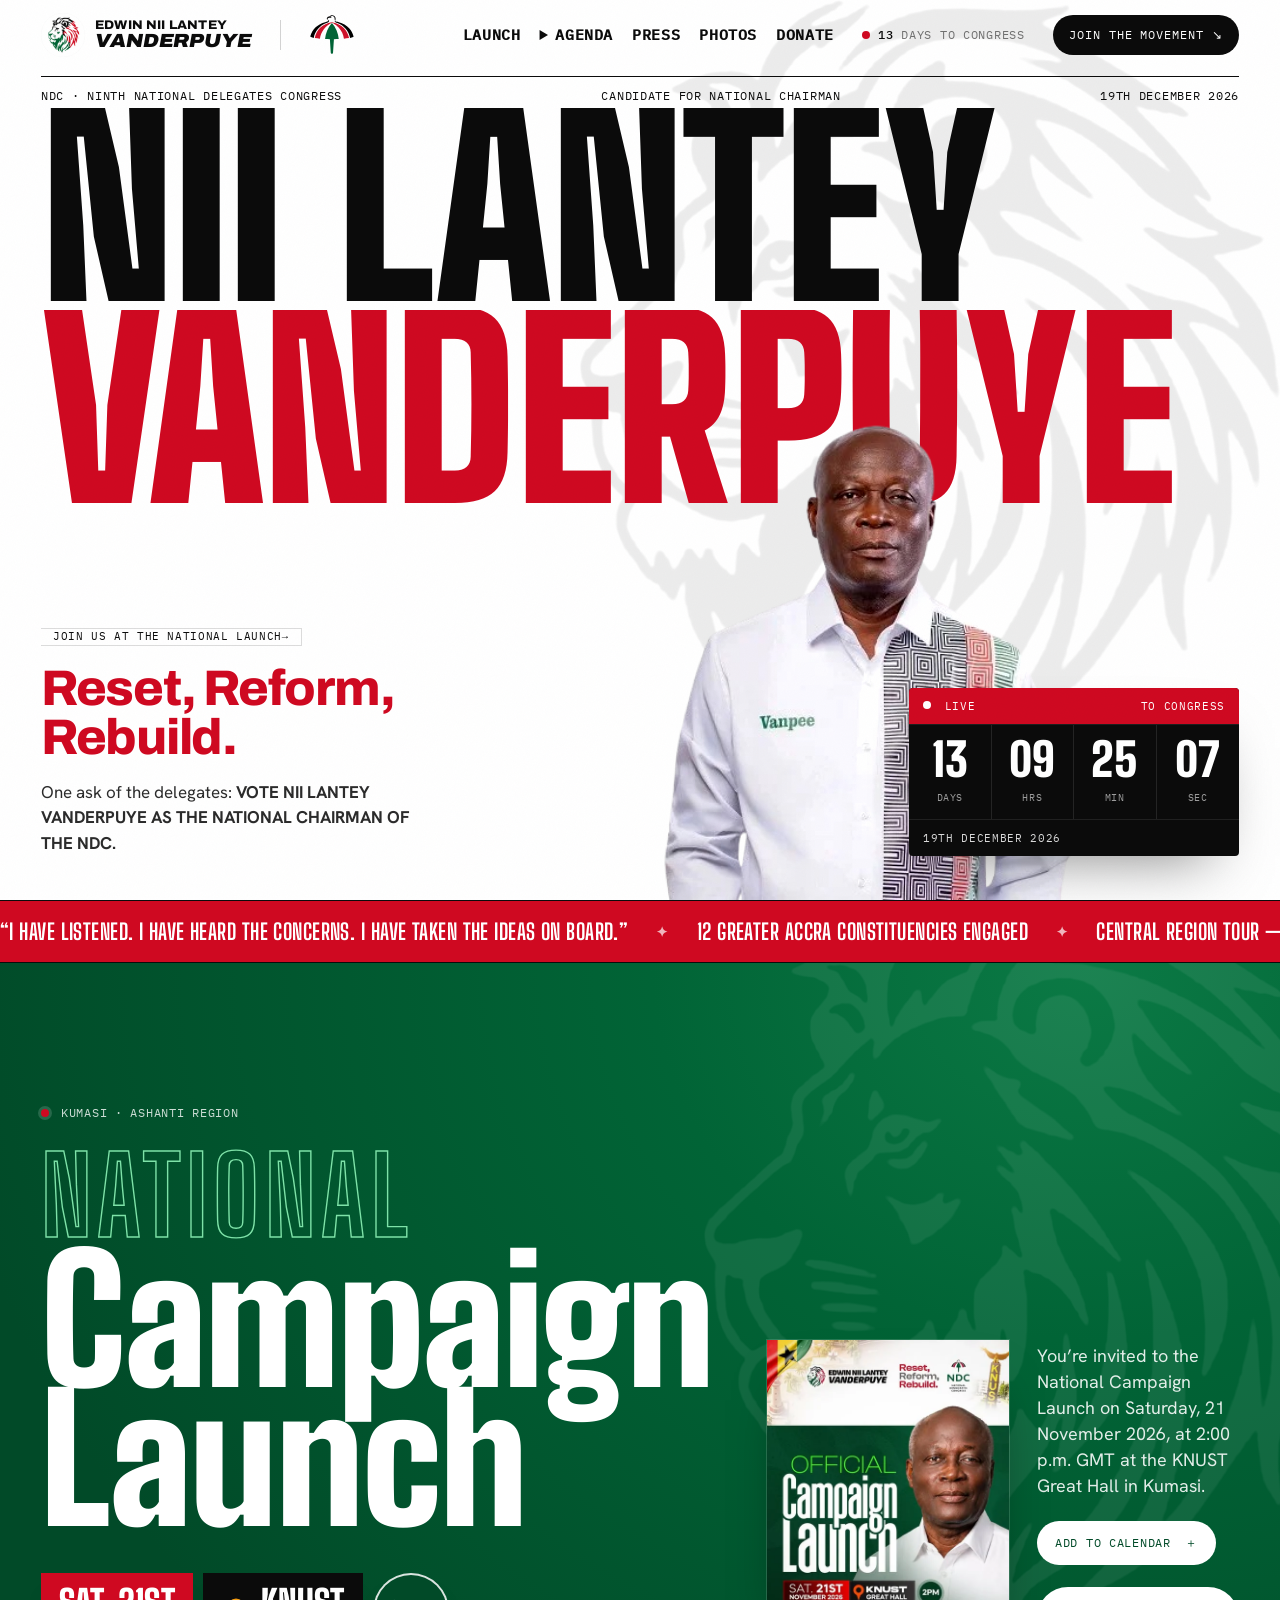
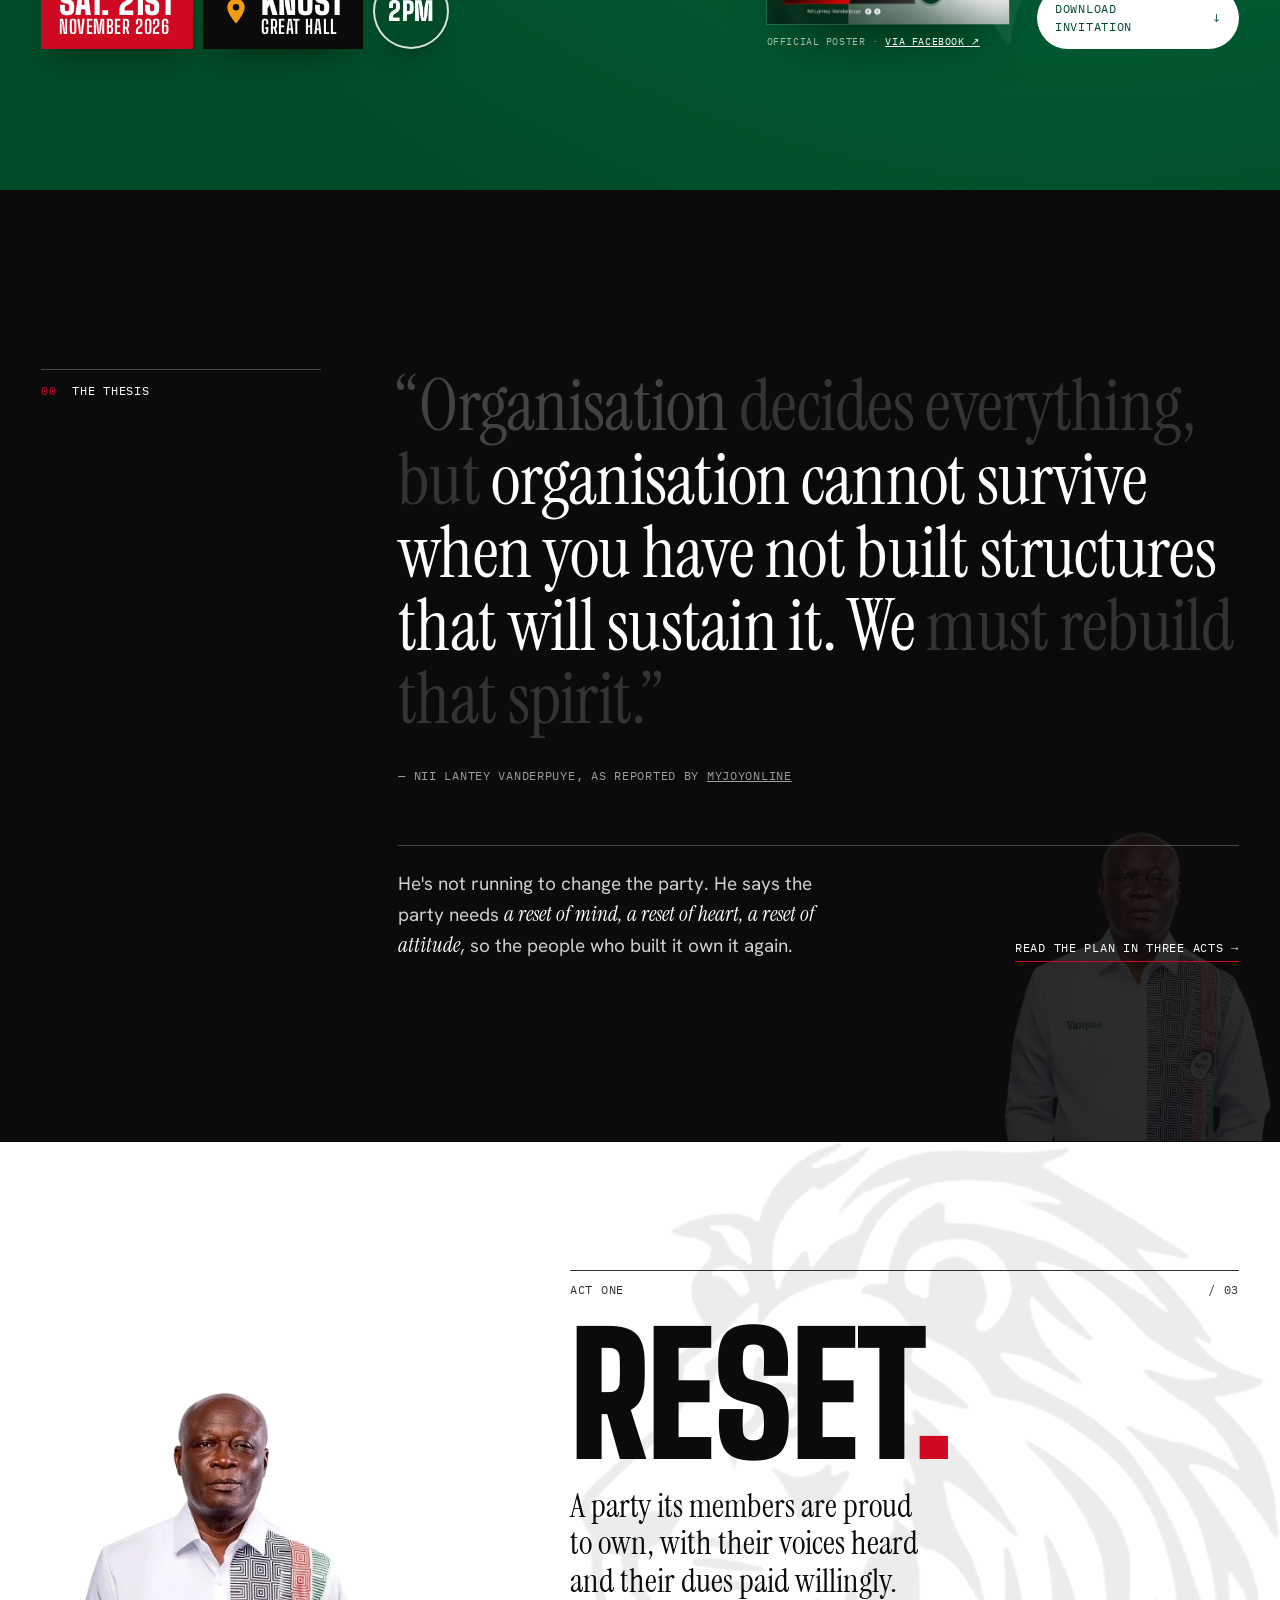
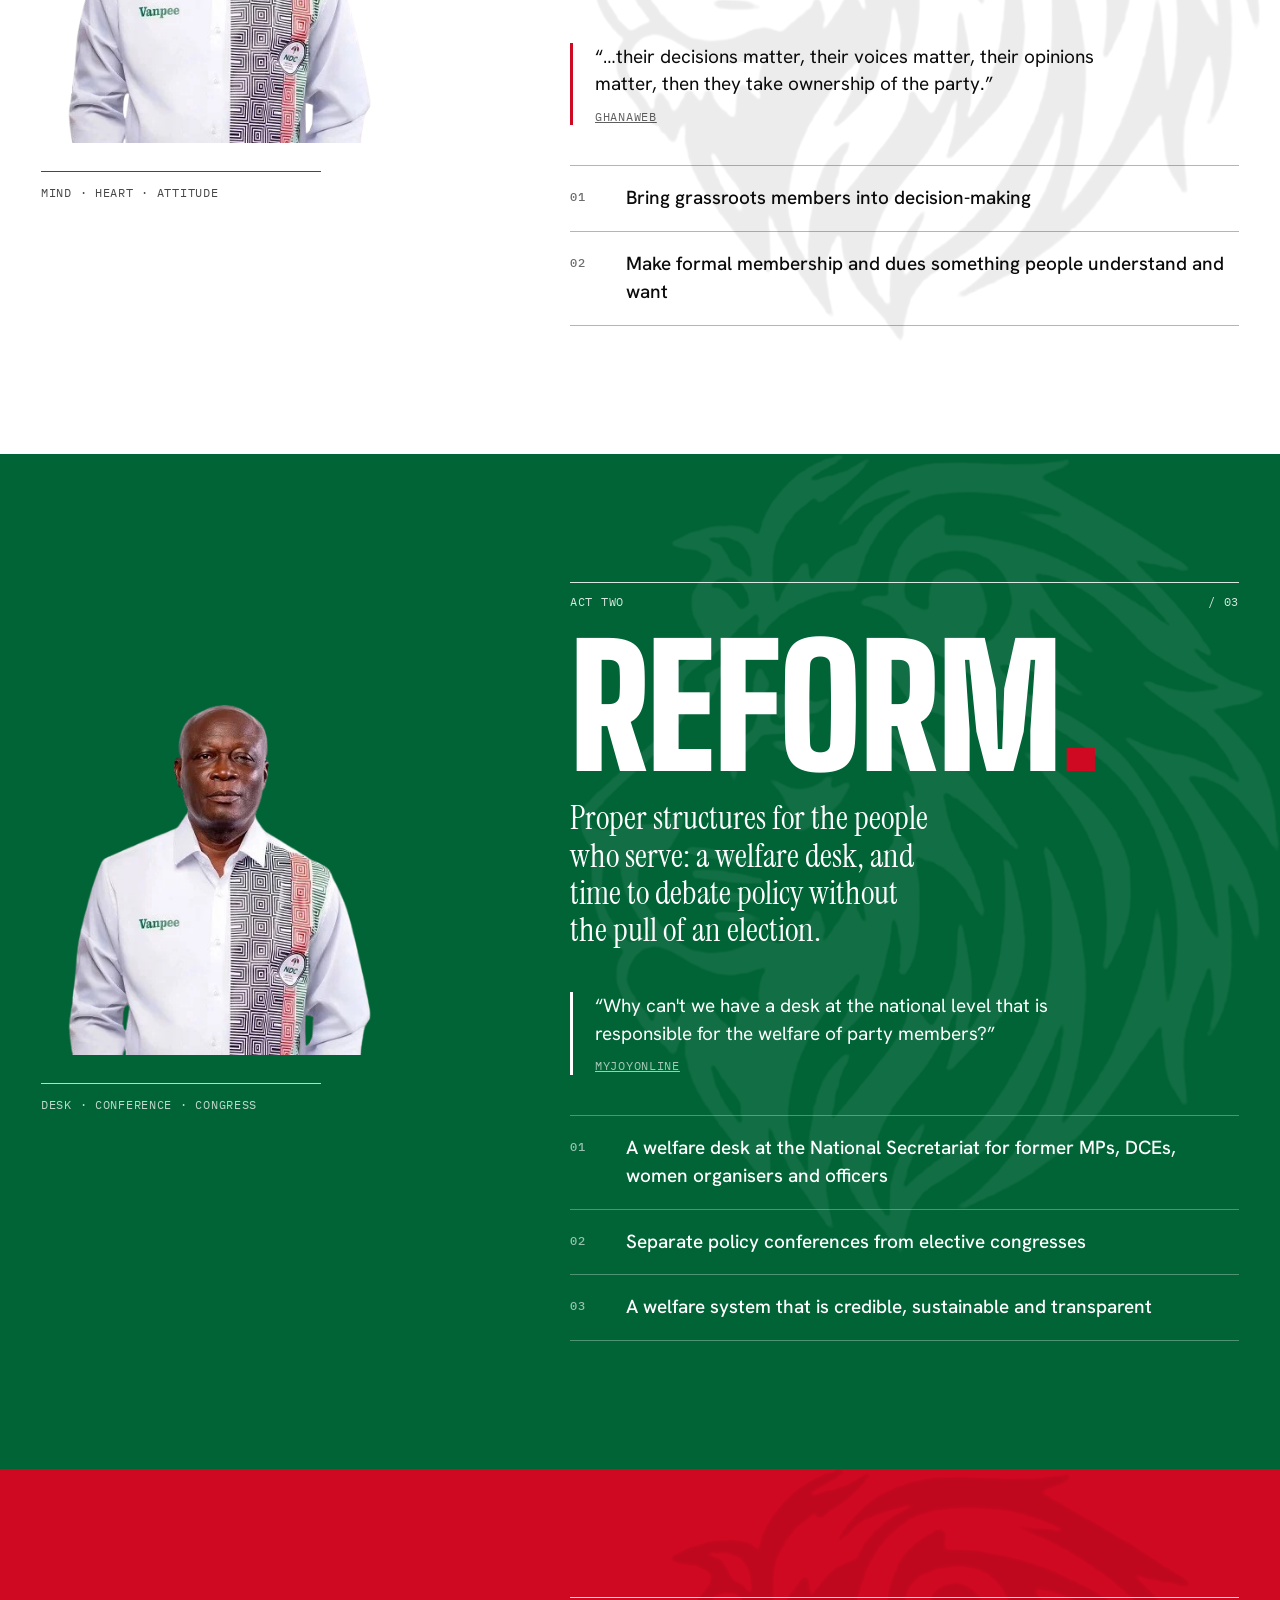
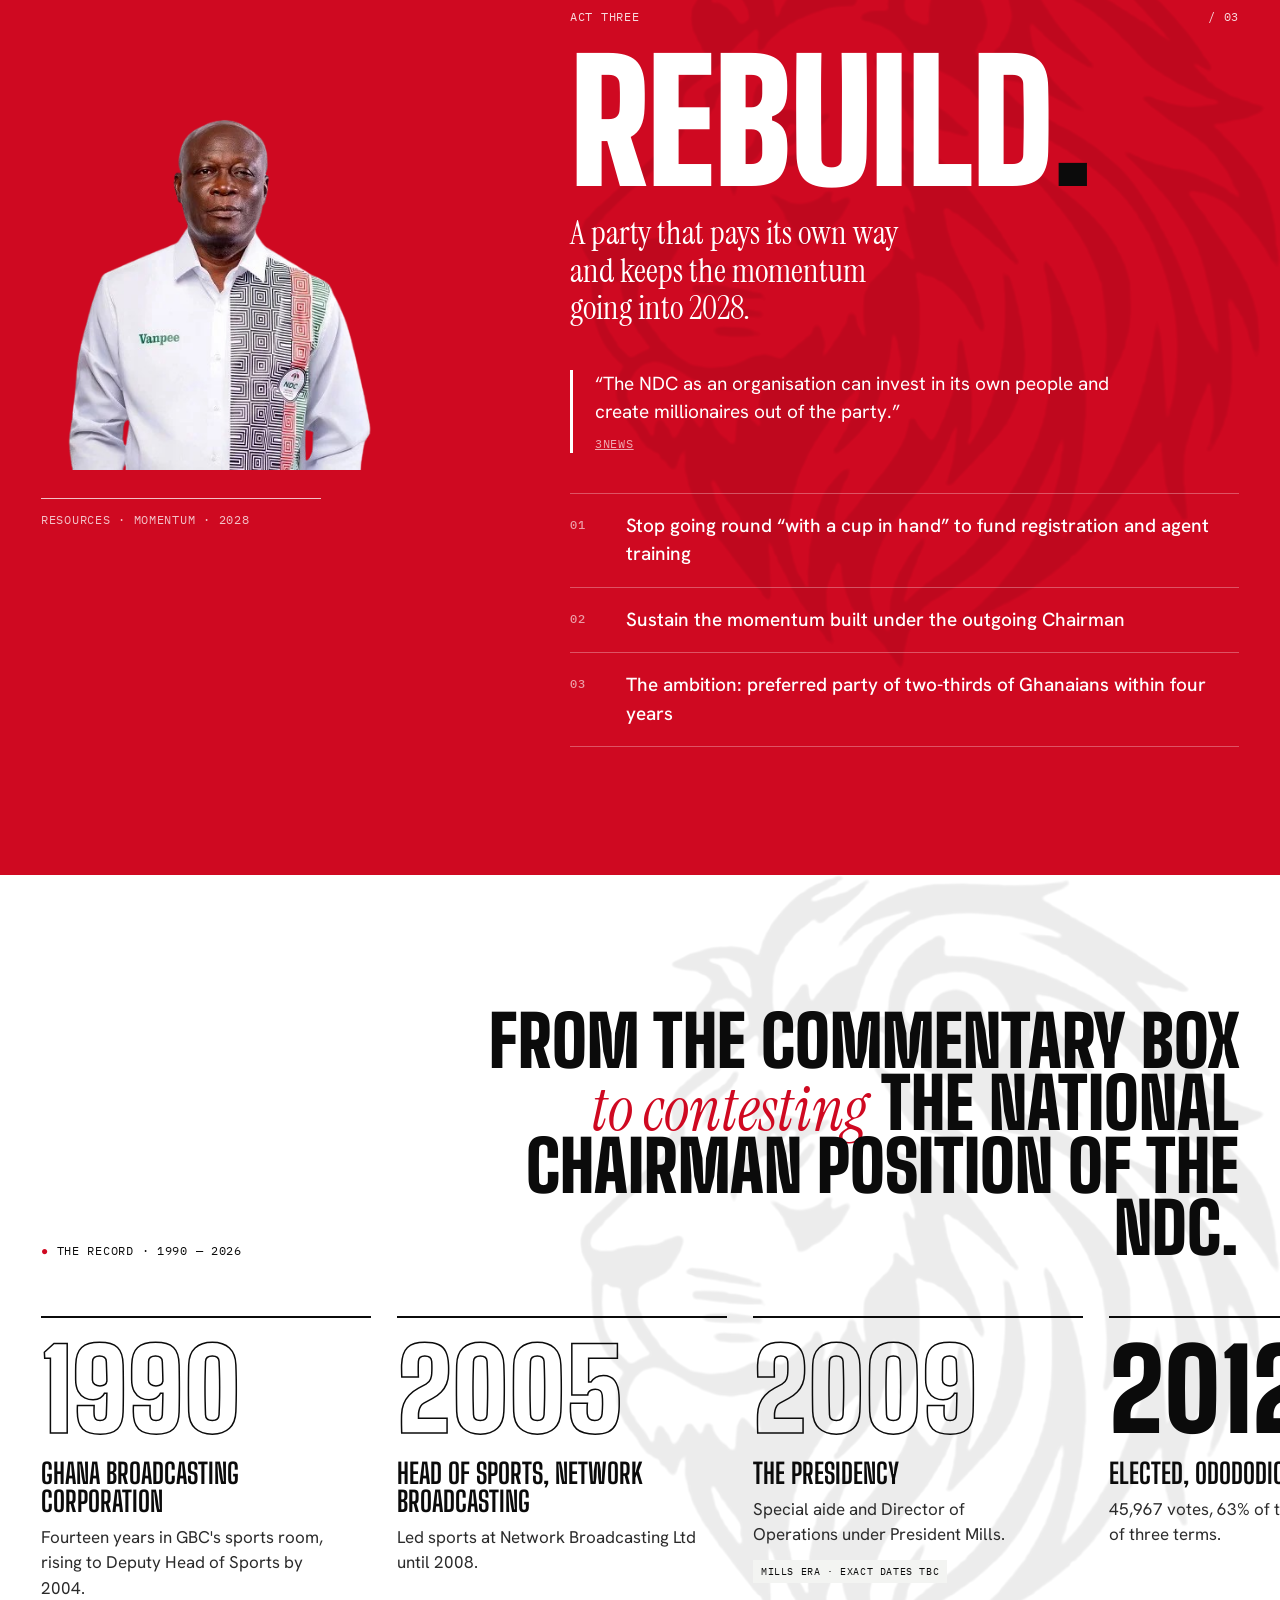
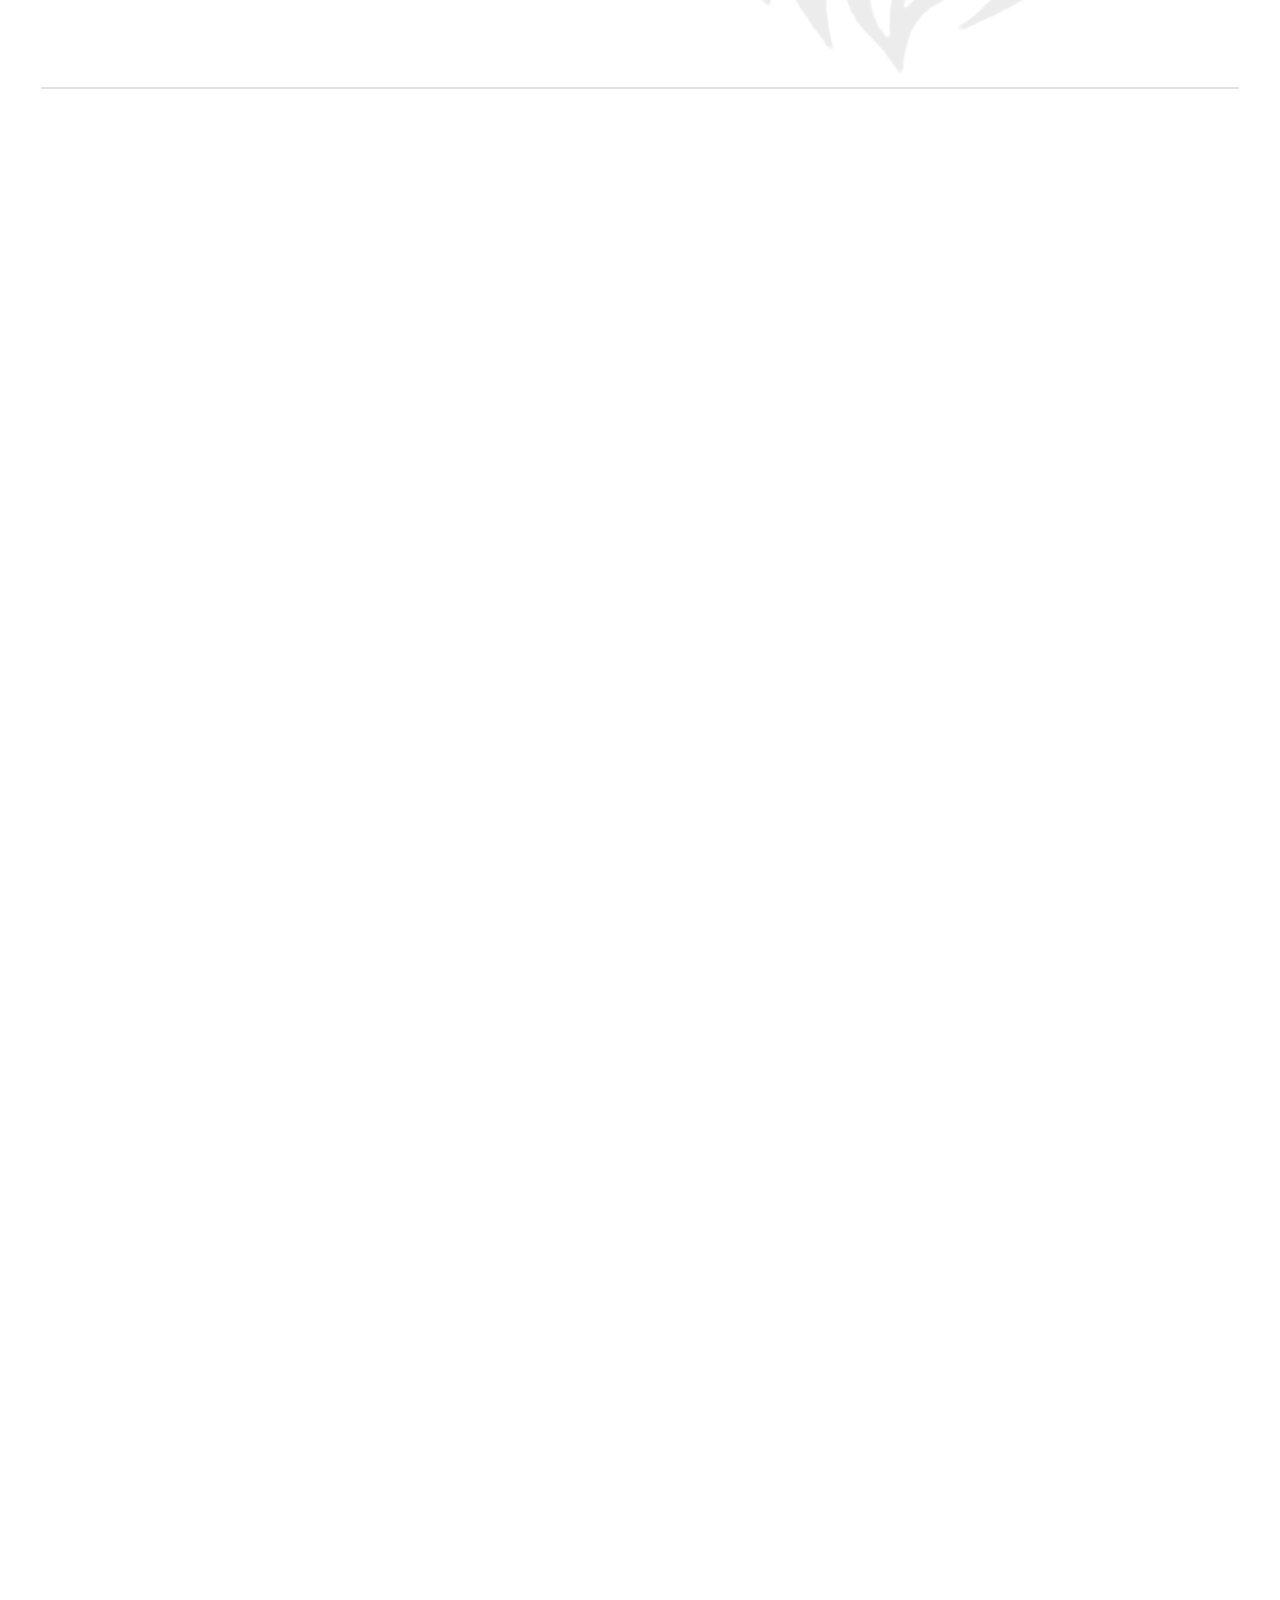
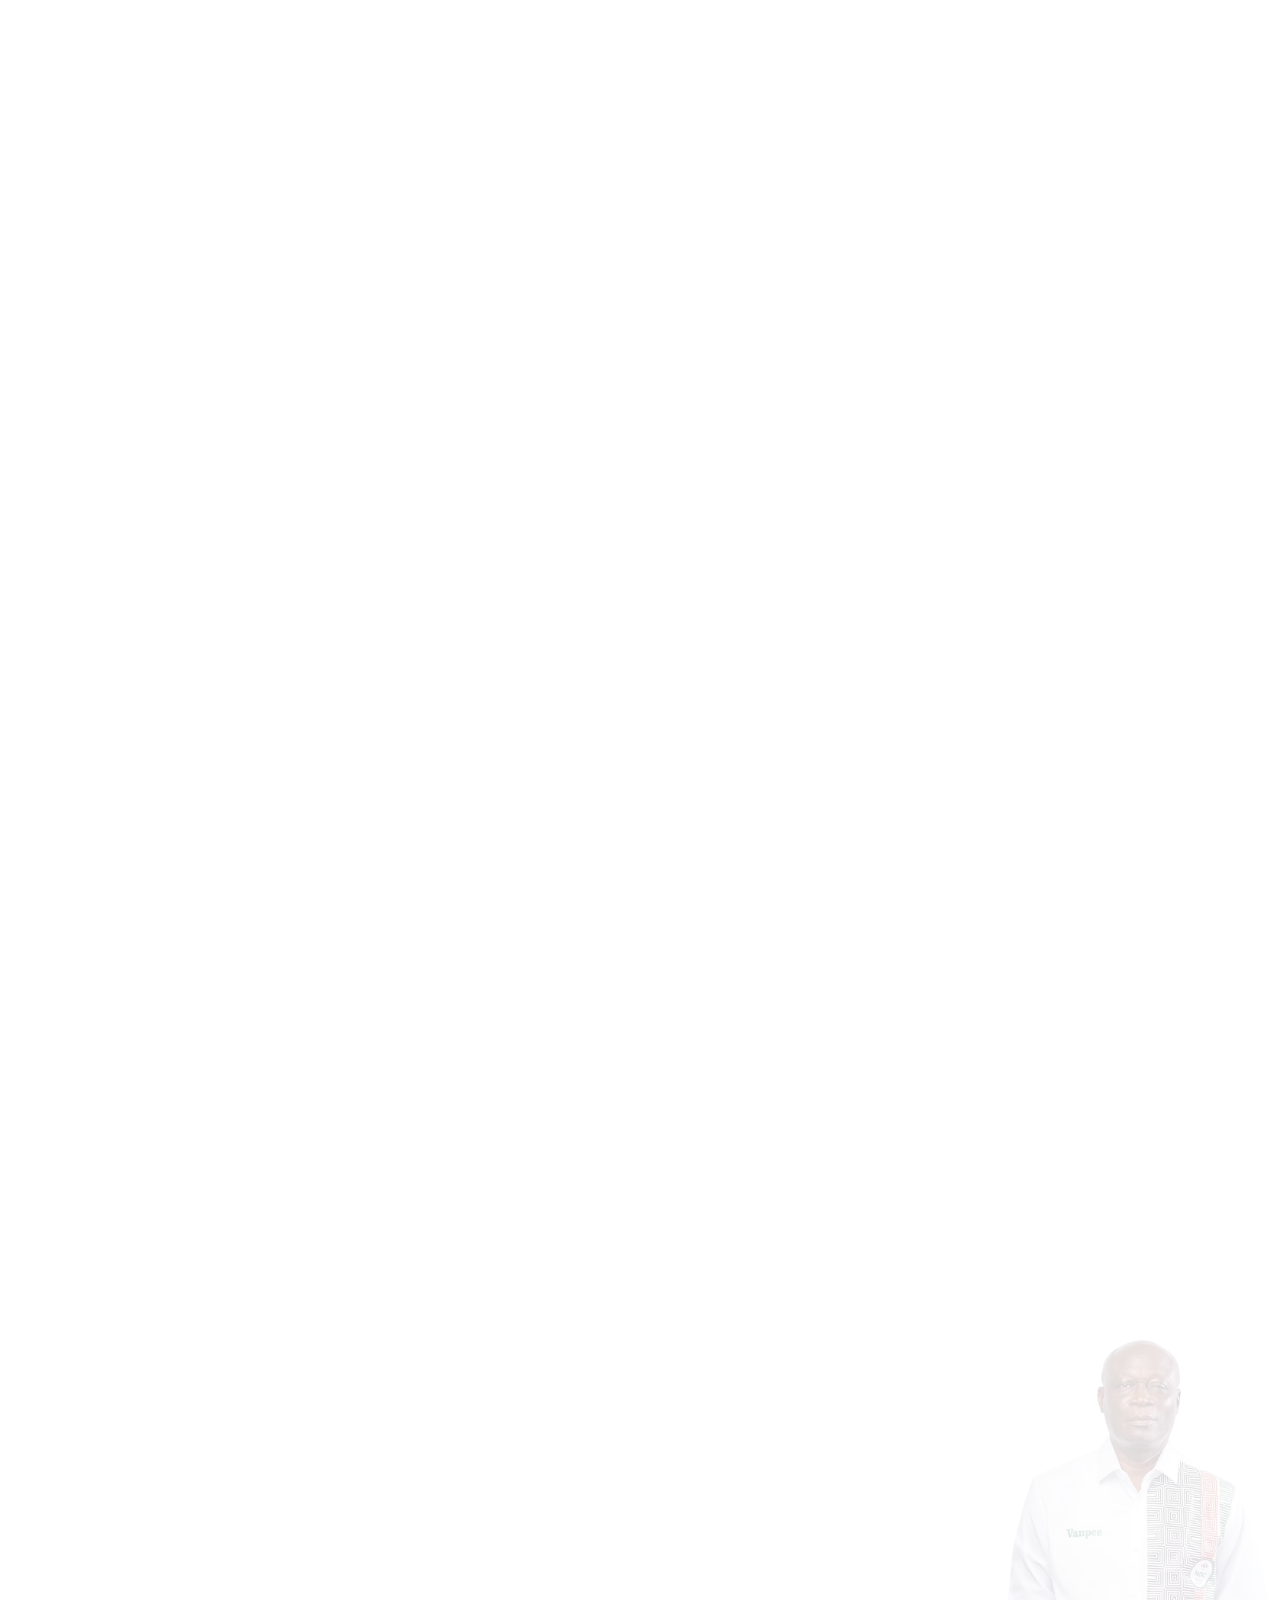
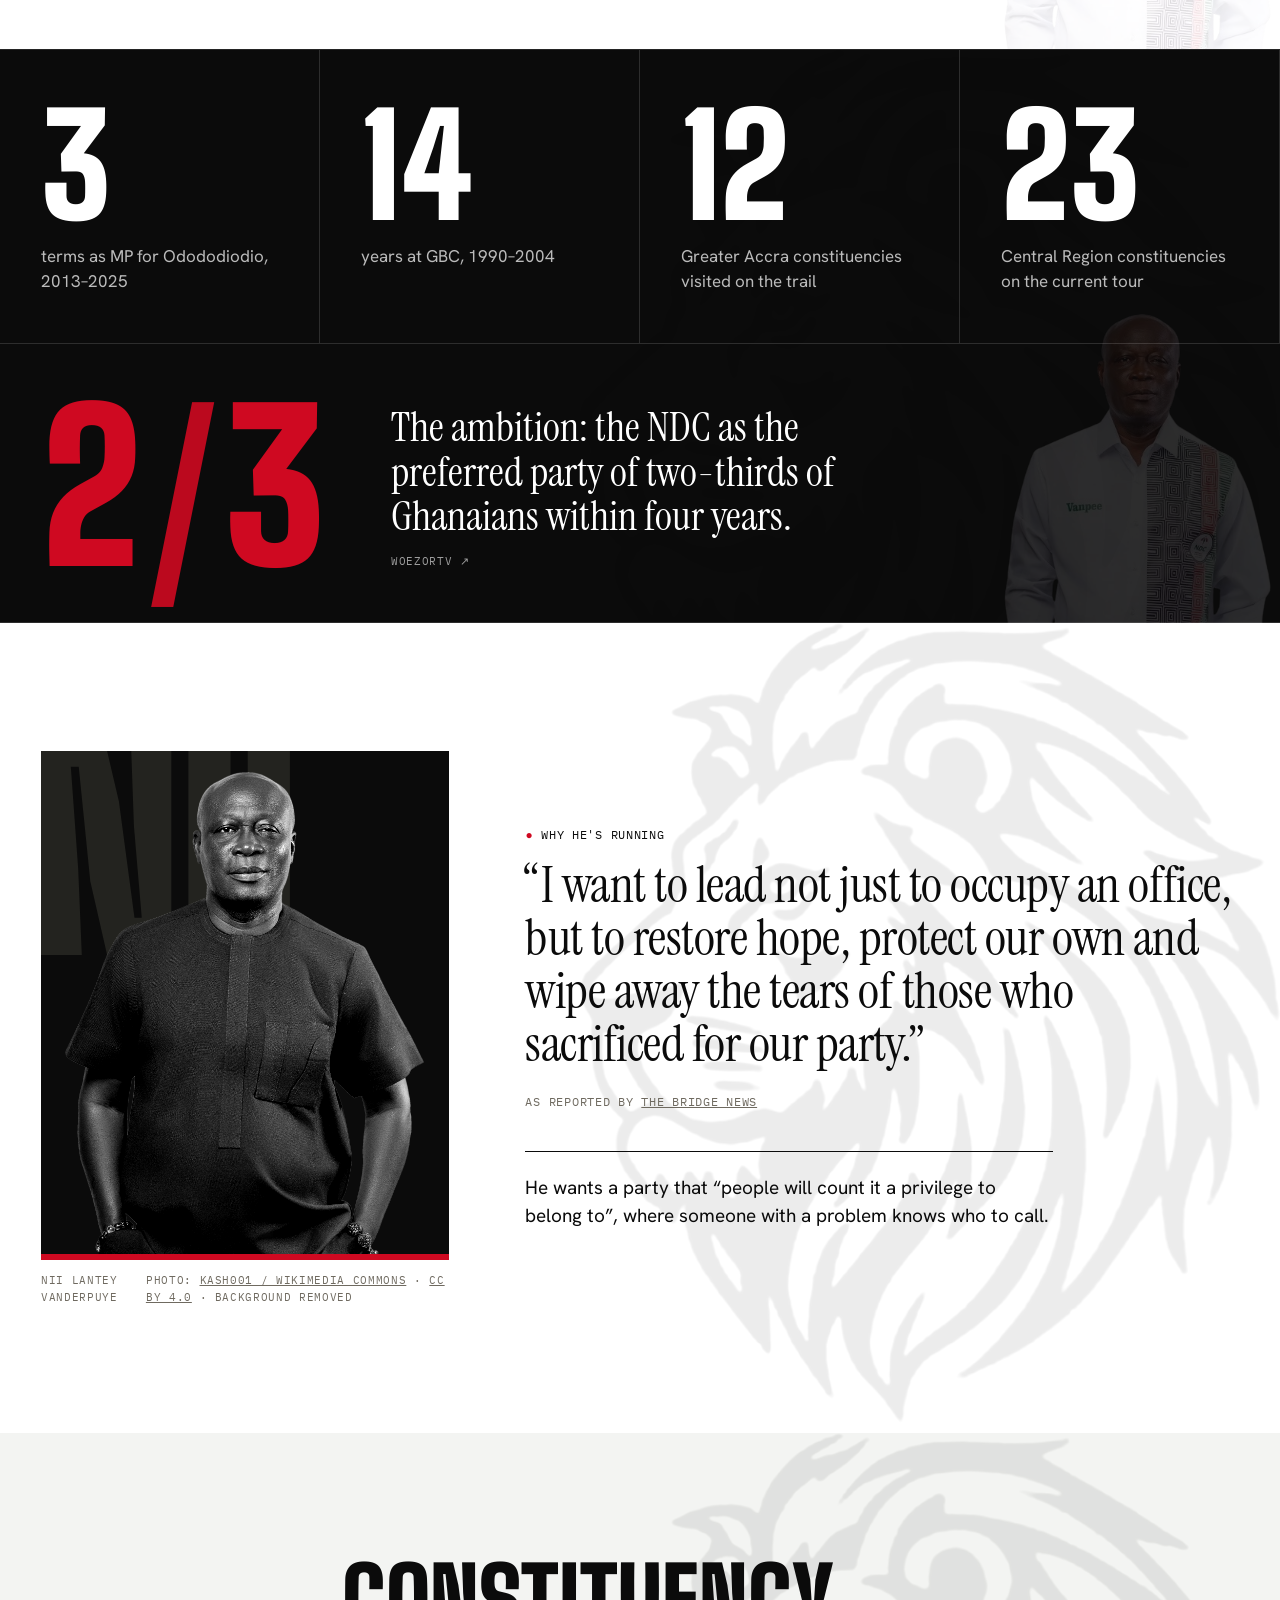
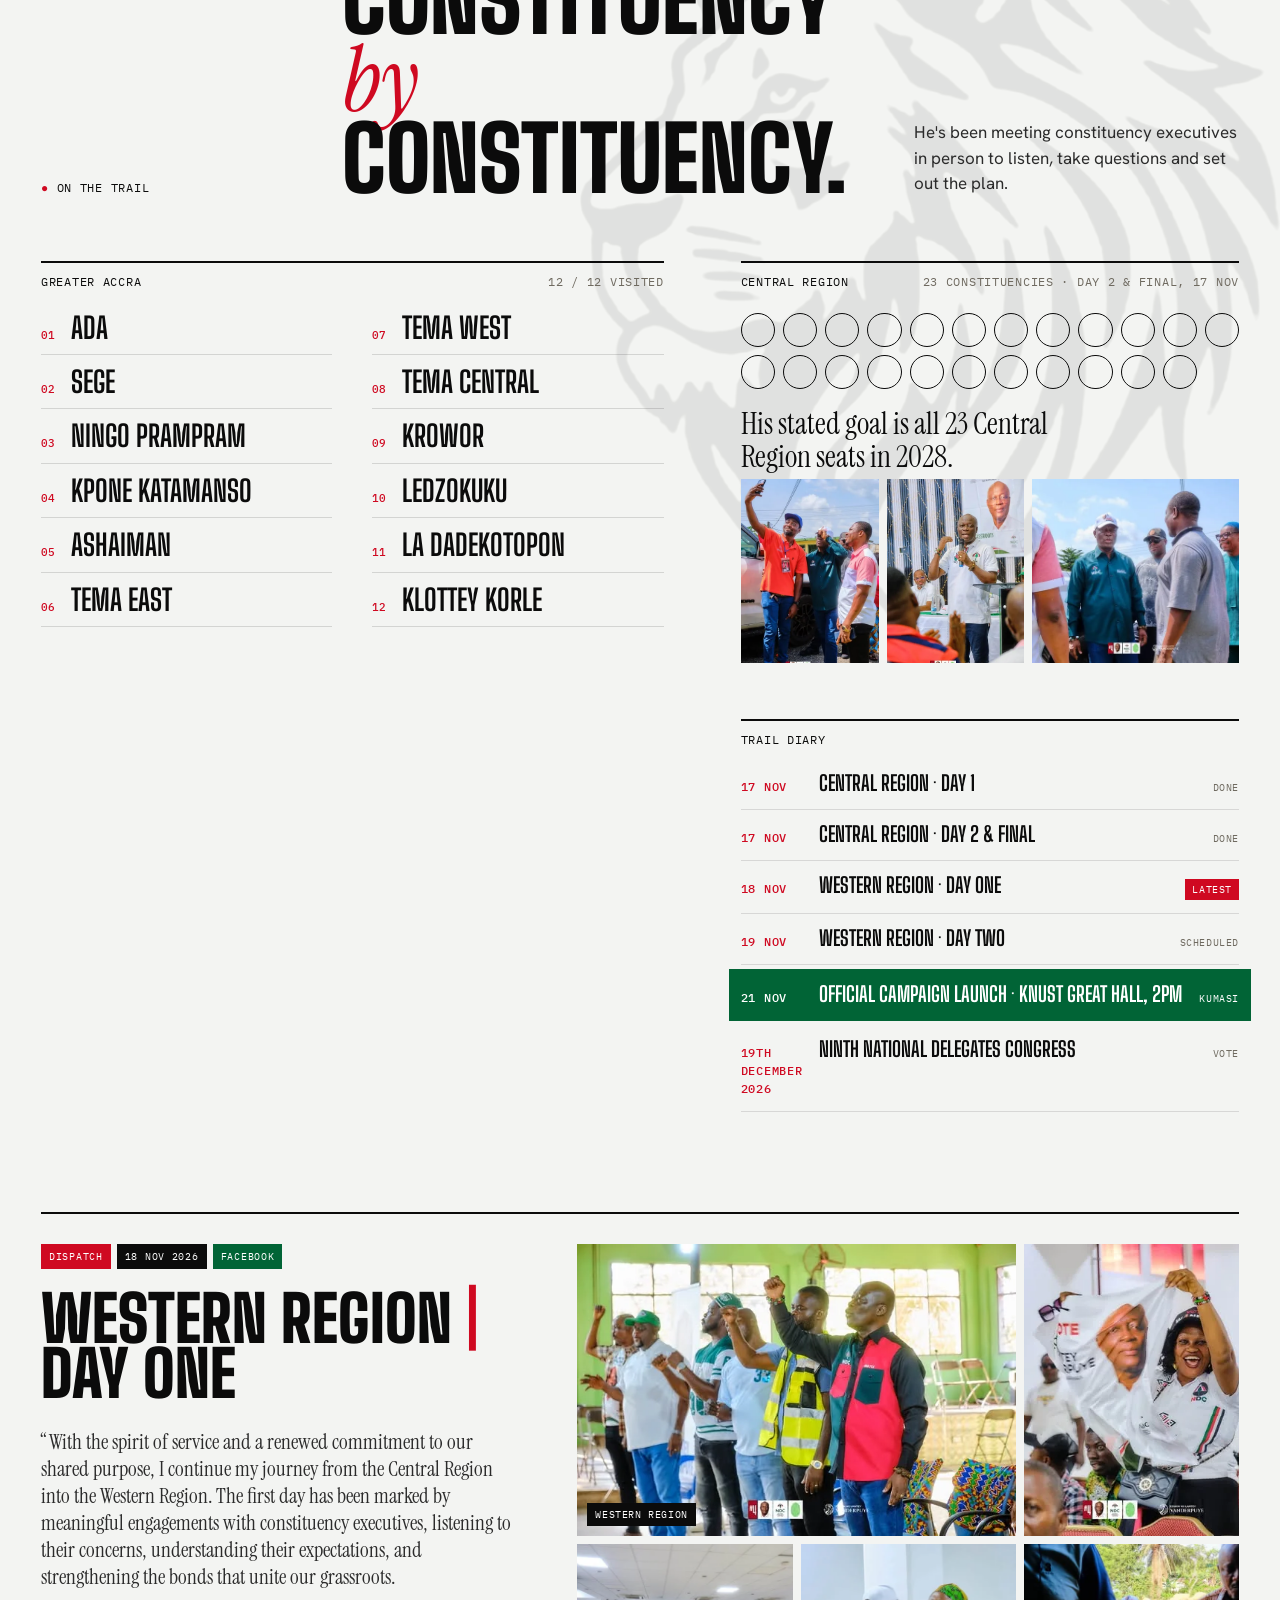
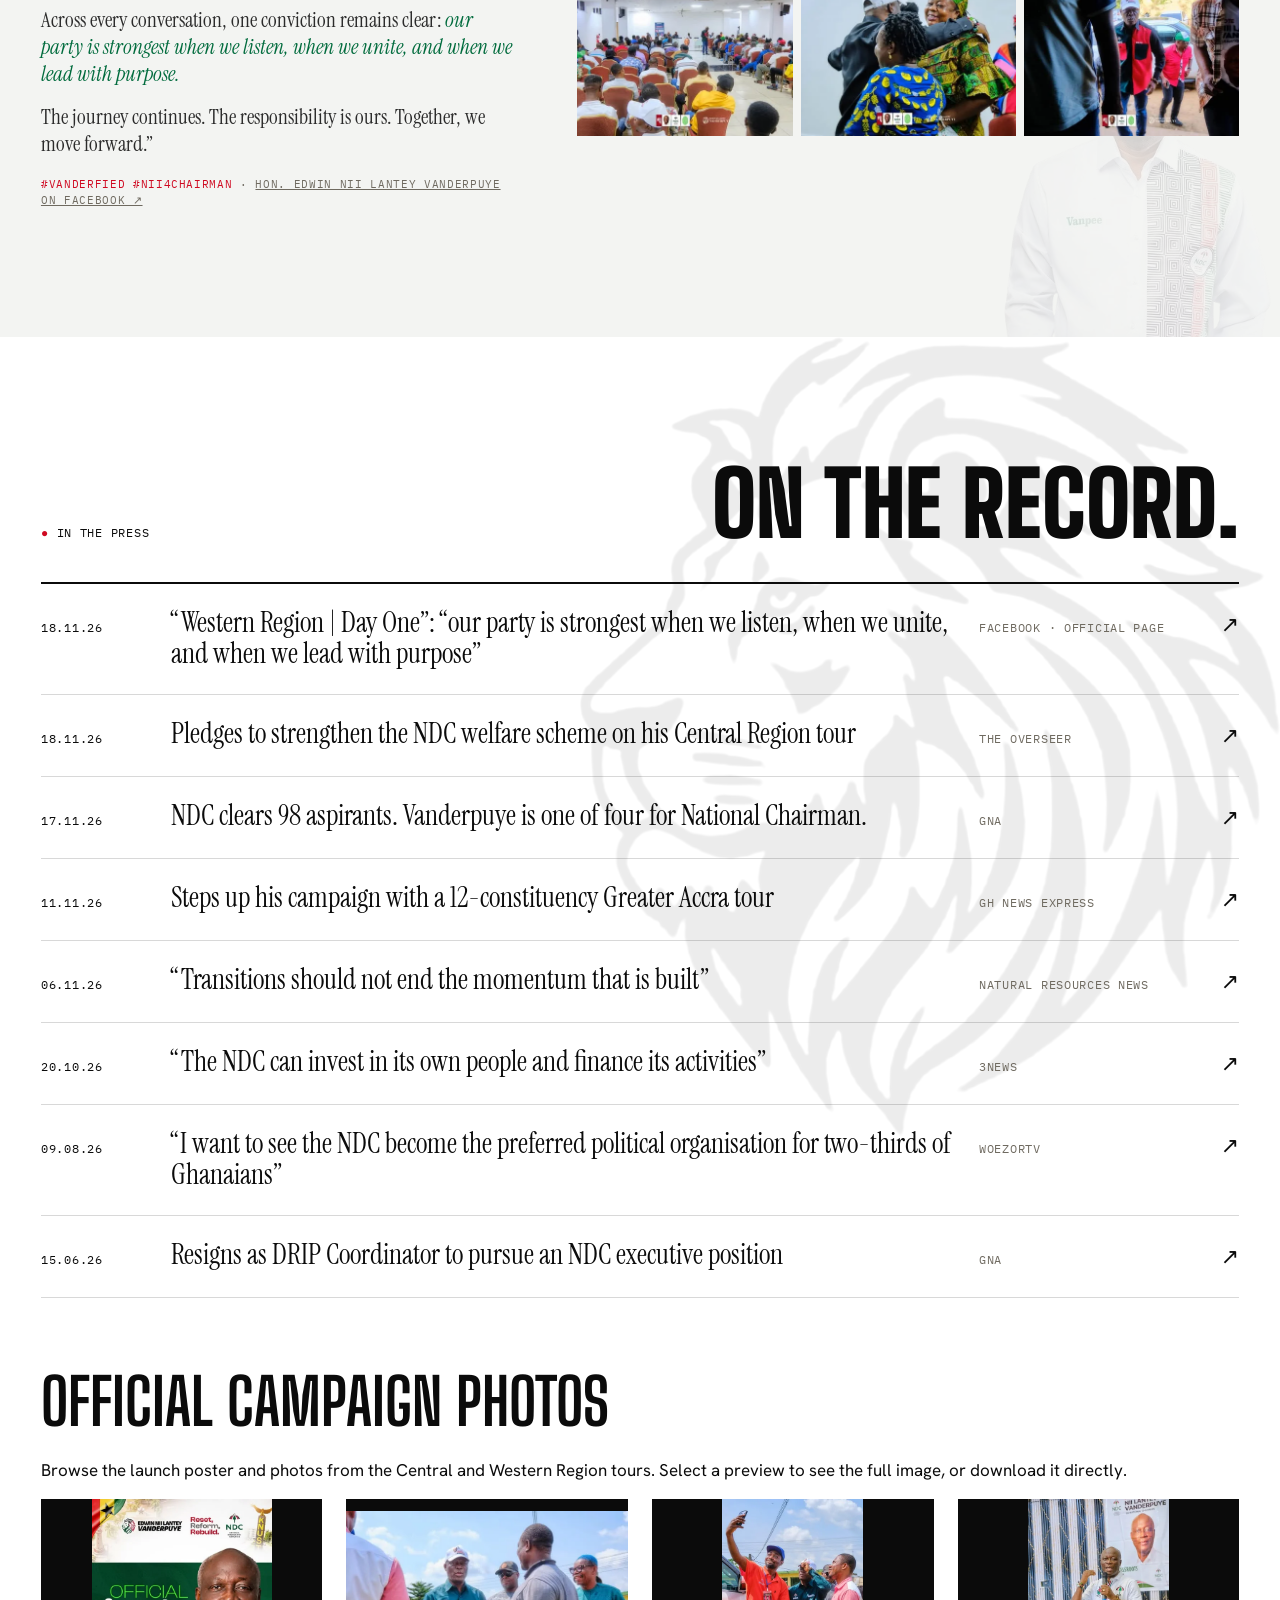
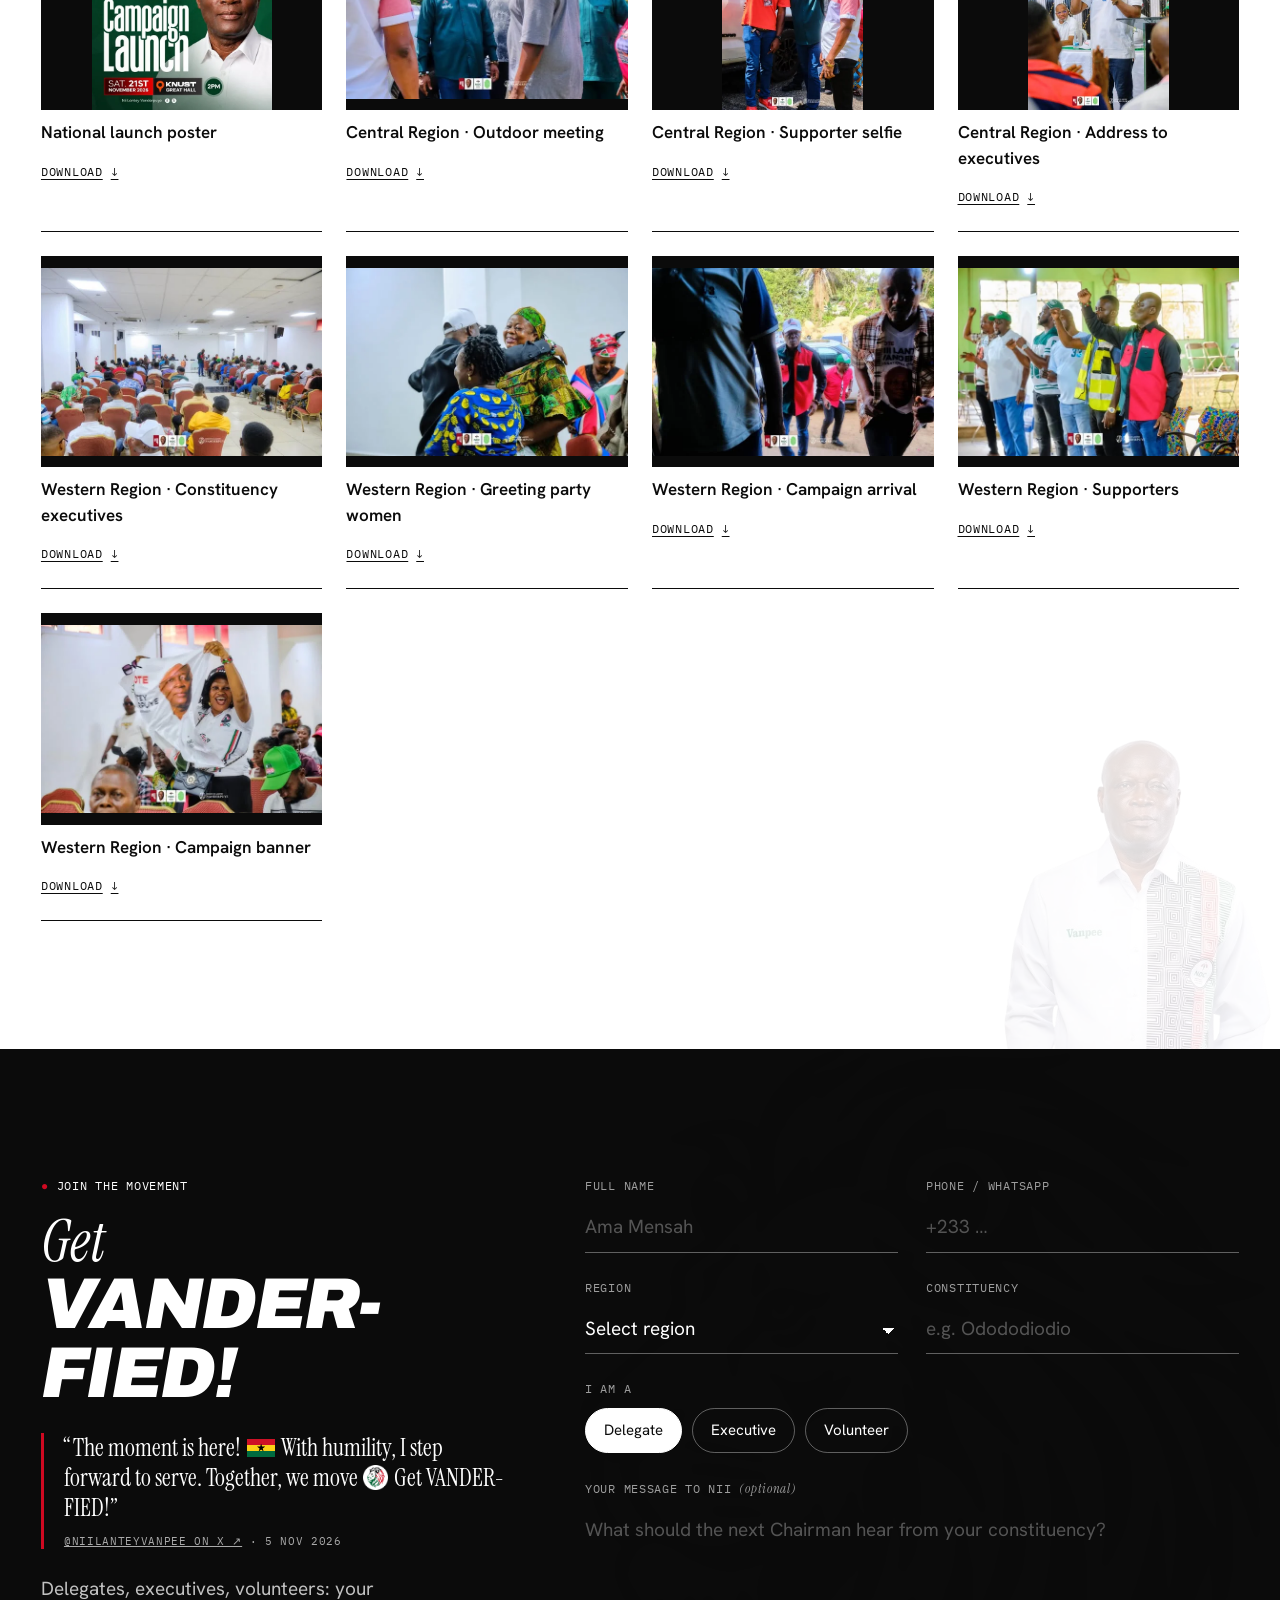
==== index.html @ 6df0aaca "Add files via upload" ====
<!doctype html>
<html lang="en">
<head>
<meta charset="utf-8" />
<meta name="viewport" content="width=device-width, initial-scale=1" />
<title>Edwin Nii Lantey Vanderpuye | NDC National Chairman Campaign</title>
<meta name="description" content="Explore Edwin Nii Lantey Vanderpuye’s campaign for NDC National Chairman, his Reset, Reform, Rebuild plan, and the 21 November 2026 launch at KNUST Great Hall." />
<meta property="og:type" content="website" />
<meta property="og:title" content="Edwin Nii Lantey Vanderpuye | NDC National Chairman Campaign" />
<meta property="og:description" content="Read the Reset, Reform, Rebuild plan, find national launch details, and download campaign photos." />
<meta name="twitter:card" content="summary" />
<script type="application/ld+json">
{
  "@context": "https://schema.org",
  "@type": "WebPage",
  "name": "Edwin Nii Lantey Vanderpuye | NDC National Chairman Campaign",
  "inLanguage": "en",
  "about": {
    "@type": "Person",
    "name": "Edwin Nii Lantey Vanderpuye",
    "description": "Candidate for National Chairman of the National Democratic Congress."
  },
  "mentions": {
    "@type": "Event",
    "name": "National Campaign Launch",
    "startDate": "2026-11-21T14:00:00+00:00",
    "location": {
      "@type": "Place",
      "name": "KNUST Great Hall",
      "address": {
        "@type": "PostalAddress",
        "addressLocality": "Kumasi",
        "addressRegion": "Ashanti Region",
        "addressCountry": "GH"
      }
    }
  }
}
</script>
<meta name="theme-color" content="#0B0B0B" />
<link rel="icon" href="/favicon.ico" sizes="any" />
<link rel="icon" href="/favicon-32.png" sizes="32x32" type="image/png" />
<link rel="apple-touch-icon" href="/apple-touch-icon.png" />
<link rel="preload" as="image" href="/img/nii-hero-removebg.png" />
  <script type="module" crossorigin src="/assets/index-Dlv8k-Qb.js"></script>
  <link rel="stylesheet" crossorigin href="/assets/index-BBf6ueGo.css">
  <link rel="stylesheet" href="/assets/campaign.css" />
</head>
<body>
<div class="grain" aria-hidden="true"></div>

<header class="bar" id="top">
  <a class="brand" href="#top" aria-label="Edwin Nii Lantey Vanderpuye, home">
    <img class="brand-lion" src="/img/lion-badge-128.png" width="44" height="44" alt="" aria-hidden="true" />
    <span class="wm"><span class="wm-1">Edwin Nii Lantey</span><span class="wm-2">Vanderpuye</span></span>
  </a>
  <span class="brand-sep" aria-hidden="true"></span>
  <img class="brand-ndc" src="/img/ndc-umbrella.svg" width="34" height="30" alt="NDC" title="National Democratic Congress" />
  <nav class="nav" aria-label="Primary">
    <a href="#launch">Launch</a>
    <details class="agenda-menu">
      <summary>Agenda</summary>
      <div class="agenda-links">
        <a href="#acts">The Plan</a>
        <a href="#record">The Record</a>
        <a href="#trail">The Trail</a>
      </div>
    </details>
    <a href="#press">Press</a>
    <a href="#photos">Photos</a>
    <a href="#donate">Donate</a>
  </nav>
  <div class="bar-live"><i class="dot"></i><span class="mono" data-days>—</span><span class="mono dim"><span class="sm-only">days</span><span class="lg-only">days to Congress</span></span></div>
  <a class="btn-join" href="#join"><span class="lg-only">Join the movement </span><span class="sm-only">Join </span><span aria-hidden="true">↘</span></a>
</header>

<main>
<section class="hero" aria-labelledby="hero-name">
  <div class="hero-meta mono">
    <span>NDC · Ninth National Delegates Congress</span>
    <span>Candidate for National Chairman</span>
    <time class="hide-sm" datetime="2026-12-19">19th December 2026</time>
  </div>

  <h1 id="hero-name" class="hero-name">
    <span class="line l1"><span class="in">Nii Lantey</span></span>
    <span class="line l2"><span class="in">Vanderpuye</span></span>
  </h1>

  <figure class="hero-figure">
    <img src="/img/nii-hero-removebg.png" alt="Edwin Nii Lantey Vanderpuye wearing a white shirt with an NDC badge" width="393" height="443" fetchpriority="high" />
  </figure>

  <div class="hero-slogan">
    <a class="launch-chip" href="#launch">
      <span class="lc-t mono">Join us at the National Launch <span aria-hidden="true">→</span></span>
    </a>
    <p class="slogan"><span>Reset,</span> <span>Reform,</span> <span>Rebuild.</span></p>
    <p class="hero-lede">One ask of the delegates: <strong>VOTE NII LANTEY VANDERPUYE AS THE NATIONAL CHAIRMAN OF THE NDC.</strong></p>
  </div>

  <div class="scoreboard" aria-label="Countdown to the Ninth National Delegates Congress">
    <div class="sb-head mono"><span><i class="dot"></i> Live</span><span>To Congress</span></div>
    <div class="sb-cells">
      <div><b data-cd="d">00</b><span class="mono">Days</span></div>
      <div><b data-cd="h">00</b><span class="mono">Hrs</span></div>
      <div><b data-cd="m">00</b><span class="mono">Min</span></div>
      <div><b data-cd="s">00</b><span class="mono">Sec</span></div>
    </div>
    <div class="sb-foot mono"><time datetime="2026-12-19">19th December 2026</time></div>
  </div>

  <a class="hero-scroll mono" href="#thesis">Scroll <span aria-hidden="true">↓</span></a>
</section>

<div class="ticker" aria-label="Campaign headlines">
  <div class="ticker-track">
    <span>“I have listened. I have heard the concerns. I have taken the ideas on board.”</span><i>✦</i>
    <span>12 Greater Accra constituencies engaged</span><i>✦</i>
    <span>Central Region tour — 23 constituencies</span><i>✦</i>
    <span>“The message is clear. The energy is strong. The movement is growing.”</span><i>✦</i>
    <span>Get VANDER-FIED!</span><i>✦</i>
    <span>#VANDERFIED</span><i>✦</i>
    <span>#NII4CHAIRMAN</span><i>✦</i>
    <span>#Nii4ThePeople</span><i>✦</i>
    <span>#Idey4You</span><i>✦</i>
    <span>#Fortified4Victory</span><i>✦</i>
  </div>
</div>

<section class="launch" id="launch" aria-labelledby="launch-h">
  <img class="launch-lion" src="/img/lion-white.webp" alt="" aria-hidden="true" width="655" height="748" loading="lazy" />
  <div class="launch-main">
    <p class="mono launch-k"><span class="lk-dot"></span> Kumasi · Ashanti Region <span class="launch-in" data-launch-days></span></p>
    <h2 id="launch-h" class="launch-h"><span class="outline">National</span><span class="tall">Campaign Launch</span></h2>
    <div class="chips">
      <span class="chip chip-r"><b>Sat. 21st</b><small>November 2026</small></span>
      <span class="chip chip-k"><svg viewBox="0 0 24 24" aria-hidden="true"><path d="M12 2a7 7 0 0 0-7 7c0 5.2 7 13 7 13s7-7.8 7-13a7 7 0 0 0-7-7zm0 9.6a2.6 2.6 0 1 1 0-5.2 2.6 2.6 0 0 1 0 5.2z" fill="currentColor"/></svg><span><b>KNUST</b><small>Great Hall</small></span></span>
      <span class="chip chip-g"><b>2PM</b></span>
    </div>
  </div>
  <div class="launch-side">
    <figure class="launch-poster slot" data-slot="launch-poster">
      <img src="/img/launch-poster.webp" alt="Official campaign launch poster: Saturday 21st November 2026, KNUST Great Hall, 2PM" width="502" height="590" loading="lazy" />
      <figcaption class="mono">Official poster · <a href="https://www.facebook.com/profile.php?id=100059487464678" target="_blank" rel="noopener">via Facebook ↗</a></figcaption>
    </figure>
    <div class="launch-copy">
      <p>You’re invited to the National Campaign Launch on <time datetime="2026-11-21T14:00:00+00:00">Saturday, 21 November 2026, at 2:00 p.m. GMT</time> at the KNUST Great Hall in Kumasi.</p>
      <a class="btn-cal mono" href="#" data-ics>Add to calendar <span aria-hidden="true">＋</span></a>
      <a class="btn-cal mono" href="/img/launch-poster.webp" download>Download invitation <span aria-hidden="true">↓</span></a>
    </div>
  </div>
</section>

<section class="thesis" id="thesis">
  <div class="thesis-label mono"><span>00</span><span>The thesis</span></div>
  <blockquote class="thesis-quote">
    <p class="scrub">“Organisation decides everything, but organisation cannot survive when you have not built structures that will sustain it. We must rebuild that spirit.”</p>
    <footer class="mono">— Nii Lantey Vanderpuye, as reported by <a href="https://www.myjoyonline.com/vanderpuye-ndc-welfare-system-needed-to-support-former-officials-cadres/" target="_blank" rel="noopener">MyJoyOnline</a></footer>
  </blockquote>
  <div class="thesis-aside">
    <p>He's not running to change the party. He says the party needs <em>a reset of mind, a reset of heart, a reset of attitude</em>, so the people who built it own it again.</p>
    <a class="link-arrow mono" href="#acts">Read the plan in three acts →</a>
  </div>
</section>

<section class="acts" id="acts" aria-label="Reset, Reform, Rebuild">
  <article class="act act-1">
    <div class="act-side"><img class="act-portrait" src="/img/nii-hero-removebg.png" alt="Edwin Nii Lantey Vanderpuye" width="393" height="443" loading="lazy" decoding="async" /><p class="act-cap mono">Mind · Heart · Attitude</p></div>
    <div class="act-body">
      <p class="mono act-k">Act One <span>/ 03</span></p>
      <h2 class="act-title">Reset<span class="red">.</span></h2>
      <p class="act-lede">A party its members are proud to own, with their voices heard and their dues paid willingly.</p>
      <blockquote class="act-q">“…their decisions matter, their voices matter, their opinions matter, then they take ownership of the party.”<cite class="mono"><a href="https://www.ghanaweb.com/GhanaHomePage/NewsArchive/Why-Nii-Lante-Vanderpuye-is-calling-for-a-reset-within-the-NDC-2054595" target="_blank" rel="noopener">GhanaWeb</a></cite></blockquote>
      <ul class="act-list">
        <li><span class="mono">01</span>Bring grassroots members into decision-making</li>
        <li><span class="mono">02</span>Make formal membership and dues something people understand and want</li>
      </ul>
    </div>
  </article>

  <article class="act act-2">
    <div class="act-side"><img class="act-portrait" src="/img/nii-hero-removebg.png" alt="Edwin Nii Lantey Vanderpuye" width="393" height="443" loading="lazy" decoding="async" /><p class="act-cap mono">Desk · Conference · Congress</p></div>
    <div class="act-body">
      <p class="mono act-k">Act Two <span>/ 03</span></p>
      <h2 class="act-title">Reform<span class="red">.</span></h2>
      <p class="act-lede">Proper structures for the people who serve: a welfare desk, and time to debate policy without the pull of an election.</p>
      <blockquote class="act-q">“Why can't we have a desk at the national level that is responsible for the welfare of party members?”<cite class="mono"><a href="https://www.myjoyonline.com/vanderpuye-ndc-welfare-system-needed-to-support-former-officials-cadres/" target="_blank" rel="noopener">MyJoyOnline</a></cite></blockquote>
      <ul class="act-list">
        <li><span class="mono">01</span>A welfare desk at the National Secretariat for former MPs, DCEs, women organisers and officers</li>
        <li><span class="mono">02</span>Separate policy conferences from elective congresses</li>
        <li><span class="mono">03</span>A welfare system that is credible, sustainable and transparent</li>
      </ul>
    </div>
  </article>

  <article class="act act-3">
    <div class="act-side"><img class="act-portrait" src="/img/nii-hero-removebg.png" alt="Edwin Nii Lantey Vanderpuye" width="393" height="443" loading="lazy" decoding="async" /><p class="act-cap mono">Resources · Momentum · 2028</p></div>
    <div class="act-body">
      <p class="mono act-k">Act Three <span>/ 03</span></p>
      <h2 class="act-title">Rebuild<span class="ink">.</span></h2>
      <p class="act-lede">A party that pays its own way and keeps the momentum going into 2028.</p>
      <blockquote class="act-q">“The NDC as an organisation can invest in its own people and create millionaires out of the party.”<cite class="mono"><a href="https://3news.com/news/politics/nii-lantey-vanderpuye-ndc-can-invest-in-its-own-people-and-finance-activities-why-borrow-from-people" target="_blank" rel="noopener">3News</a></cite></blockquote>
      <ul class="act-list">
        <li><span class="mono">01</span>Stop going round “with a cup in hand” to fund registration and agent training</li>
        <li><span class="mono">02</span>Sustain the momentum built under the outgoing Chairman</li>
        <li><span class="mono">03</span>The ambition: preferred party of two-thirds of Ghanaians within four years</li>
      </ul>
    </div>
  </article>
</section>

<section class="record" id="record" aria-labelledby="record-h">
  <div class="record-pin">
    <div class="record-head">
      <p class="mono"><span class="red">●</span> The record · 1990 — 2026</p>
      <h2 id="record-h">From the commentary box <em>to contesting</em> the National Chairman position of the NDC.</h2>
    </div>
    <div class="record-track">
      <article class="rc"><b>1990</b><h3>Ghana Broadcasting Corporation</h3><p>Fourteen years in GBC's sports room, rising to Deputy Head of Sports by 2004.</p></article>
      <article class="rc"><b>2005</b><h3>Head of Sports, Network Broadcasting</h3><p>Led sports at Network Broadcasting Ltd until 2008.</p></article>
      <article class="rc"><b>2009</b><h3>The Presidency</h3><p>Special aide and Director of Operations under President Mills.</p><span class="mono tag">Mills era · exact dates TBC</span></article>
      <article class="rc rc-big"><b>2012</b><h3>Elected, Odododiodio</h3><p>45,967 votes, 63% of the total. The first of three terms.</p></article>
      <article class="rc"><b>2013</b><h3>Deputy Minister, Trade &amp; Industry</h3><p>Appointed in March 2013 in the Mahama government.</p></article>
      <article class="rc"><b>2014</b><h3>Deputy Minister, Local Government</h3><p>Local Government &amp; Rural Development, 2014–2015.</p></article>
      <article class="rc rc-big"><b>2016</b><h3>Minister of Youth &amp; Sports</h3><p>The former sports broadcaster takes charge of the ministry.</p></article>
      <article class="rc"><b>2016</b><h3>Re-elected</h3><p>57.04% in Odododiodio. Ranking Member, Local Government Committee.</p></article>
      <article class="rc"><b>2020</b><h3>Third term</h3><p>Re-elected with 53.83%. Steps aside from Parliament in January 2025.</p></article>
      <article class="rc"><b>2025</b><h3>National Coordinator, DRIP</h3><p>District Road Improvement Programme, from January 2025.</p></article>
      <article class="rc rc-red"><b>2026</b><h3>Resigns to run</h3><p>Steps down from DRIP in June, files on 9 November, and is cleared as one of four candidates for Chairman.</p></article>
      <article class="rc rc-end"><time datetime="2026-12-19">19th December 2026</time><h3>Congress</h3><p>Delegates, please vote for Edwin Nii Lantey Vanderpuye as National Chairman of the NDC</p></article>
    </div>
    <div class="record-progress" aria-hidden="true"><i></i></div>
  </div>
</section>

<section class="numbers" aria-label="By the numbers">
  <div class="num"><b>3</b><span>terms as MP for Odododiodio, 2013–2025</span></div>
  <div class="num"><b>14</b><span>years at GBC, 1990–2004</span></div>
  <div class="num"><b>12</b><span>Greater Accra constituencies visited on the trail</span></div>
  <div class="num"><b>23</b><span>Central Region constituencies on the current tour</span></div>
  <div class="num num-wide"><b class="frac">2<i>/</i>3</b><span>The ambition: the NDC as the preferred party of two-thirds of Ghanaians within four years.<a class="mono src" href="https://woezor.tv/i-want-to-see-the-ndc-become-the-preferred-political-organisation-for-two-thirds-of-ghanaians-nii-lantey-vanderpuye/" target="_blank" rel="noopener">WoezorTV ↗</a></span></div>
</section>

<section class="pull">
  <figure class="pull-photo">
    <div class="pp-panel"><span class="pp-word" aria-hidden="true">Nii</span><img src="/img/nii-cutout.webp" alt="Nii Lantey Vanderpuye" loading="lazy" width="1400" height="1907" /></div>
    <figcaption class="mono"><span>Nii Lantey Vanderpuye</span><span>Photo: <a href="https://commons.wikimedia.org/wiki/File:Honourable_Edwin_Nii_Lantey_Vanderpuye.jpg">Kash001 / Wikimedia Commons</a> · <a href="https://creativecommons.org/licenses/by/4.0/">CC BY 4.0</a> · Background removed</span></figcaption>
  </figure>
  <div class="pull-text">
    <p class="mono kicker"><span class="red">●</span> Why he's running</p>
    <blockquote><p>“I want to lead not just to occupy an office, but to restore hope, protect our own and wipe away the tears of those who sacrificed for our party.”</p>
    <footer class="mono">As reported by <a href="https://bridgenewsgh.com/vanderpuye-pledges-welfare-system-for-former-ndc-executives-and-party-leaders/" target="_blank" rel="noopener">The Bridge News</a></footer></blockquote>
    <p class="pull-small">He wants a party that “people will count it a privilege to belong to”, where someone with a problem knows who to call.</p>
  </div>
</section>

<section class="trail" id="trail" aria-labelledby="trail-h">
  <div class="trail-head">
    <p class="mono"><span class="red">●</span> On the trail</p>
    <h2 id="trail-h">Constituency <em>by</em> constituency.</h2>
    <p class="trail-note">He's been meeting constituency executives in person to listen, take questions and set out the plan.</p>
  </div>
  <div class="trail-grid">
    <div class="trail-col">
      <p class="mono trail-k">Greater Accra <span>12 / 12 visited</span></p>
      <ol class="trail-list">
        <li>Ada</li><li>Sege</li><li>Ningo Prampram</li><li>Kpone Katamanso</li><li>Ashaiman</li><li>Tema East</li><li>Tema West</li><li>Tema Central</li><li>Krowor</li><li>Ledzokuku</li><li>La Dadekotopon</li><li>Klottey Korle</li>
      </ol>
    </div>
    <div class="trail-col">
      <p class="mono trail-k">Central Region <span>23 constituencies · Day 2 &amp; final, 17 Nov</span></p>
      <div class="dots" aria-label="23 constituencies">
        <i></i><i></i><i></i><i></i><i></i><i></i><i></i><i></i><i></i><i></i><i></i><i></i><i></i><i></i><i></i><i></i><i></i><i></i><i></i><i></i><i></i><i></i><i></i>
      </div>
      <p class="trail-goal">His stated goal is all 23 Central Region seats in 2028.</p>
      <div class="c-photos">
        <figure class="slot" data-slot="trail-central-1"><img src="/img/trail/2026-11-17-central-region-2.webp" alt="Supporters take a selfie with the campaign team, Central Region" width="394" height="590" loading="lazy" /></figure>
        <figure class="slot" data-slot="trail-central-2"><img src="/img/trail/2026-11-17-central-region-3.webp" alt="Nii Lantey Vanderpuye addresses constituency executives, Central Region" width="393" height="590" loading="lazy" /></figure>
        <figure class="slot" data-slot="trail-central-3"><img src="/img/trail/2026-11-17-central-region-1.webp" alt="Meeting party members outdoors, Central Region" width="590" height="394" loading="lazy" /></figure>
      </div>
      <p class="mono trail-k second">Trail diary</p>
      <ol class="diary">
        <li><time class="mono">17 Nov</time><b>Central Region · Day 1</b><span class="mono d-tag">Done</span></li>
        <li><time class="mono">17 Nov</time><b>Central Region · Day 2 &amp; final</b><span class="mono d-tag">Done</span></li>
        <li class="now"><time class="mono">18 Nov</time><b>Western Region · Day One</b><span class="mono d-tag">Latest</span></li>
        <li><time class="mono">19 Nov</time><b>Western Region · Day Two</b><span class="mono d-tag">Scheduled</span></li>
        <li class="key"><time class="mono">21 Nov</time><b>Official Campaign Launch · KNUST Great Hall, 2PM</b><span class="mono d-tag">Kumasi</span></li>
        <li><time class="mono" datetime="2026-12-19">19th December 2026</time><b>Ninth National Delegates Congress</b><span class="mono d-tag">Vote</span></li>
      </ol>
    </div>
  </div>

  <article class="dispatch" aria-labelledby="dispatch-h">
    <div class="dispatch-text">
      <p class="mono dispatch-k"><span class="chip-mini r">Dispatch</span><span class="chip-mini k">18 Nov 2026</span><span class="chip-mini g">Facebook</span></p>
      <h3 id="dispatch-h" class="dispatch-h">Western Region <span>|</span> Day One</h3>
      <blockquote>
        <p>“With the spirit of service and a renewed commitment to our shared purpose, I continue my journey from the Central Region into the Western Region. The first day has been marked by meaningful engagements with constituency executives, listening to their concerns, understanding their expectations, and strengthening the bonds that unite our grassroots.</p>
        <p>Across every conversation, one conviction remains clear: <mark>our party is strongest when we listen, when we unite, and when we lead with purpose.</mark></p>
        <p>The journey continues. The responsibility is ours. Together, we move forward.”</p>
        <footer class="mono"><span class="red">#VANDERFIED #NII4CHAIRMAN</span> · <a href="https://www.facebook.com/profile.php?id=100059487464678" target="_blank" rel="noopener">Hon. Edwin Nii Lantey Vanderpuye on Facebook ↗</a></footer>
      </blockquote>
    </div>
    <div class="mosaic">
      <figure class="slot m-a" data-slot="trail-west-1"><img src="/img/trail/2026-11-18-western-region-2.webp" alt="Supporters with raised fists, Western Region" width="590" height="394" loading="lazy" /><figcaption class="mono">Western Region</figcaption></figure>
      <figure class="slot m-b" data-slot="trail-west-2"><img src="/img/trail/2026-11-18-western-region-4.webp" alt="A supporter holds up a Vanderpuye banner in a hall" width="590" height="394" loading="lazy" /></figure>
      <figure class="slot m-c" data-slot="trail-west-3"><img src="/img/trail/2026-11-17-western-region-3.webp" alt="Constituency executives seated in a conference hall" width="590" height="394" loading="lazy" /></figure>
      <figure class="slot m-d" data-slot="trail-west-4"><img src="/img/trail/2026-11-17-western-region-5.webp" alt="Embracing party women on arrival" width="590" height="394" loading="lazy" /></figure>
      <figure class="slot m-e" data-slot="trail-west-5"><img src="/img/trail/2026-11-18-western-region-1.webp" alt="Arriving to meet supporters" width="590" height="394" loading="lazy" /></figure>
    </div>
  </article>
</section>


<section class="press" id="press" aria-labelledby="press-h">
  <div class="press-head">
    <p class="mono"><span class="red">●</span> In the press</p>
    <h2 id="press-h">On the record.</h2>
  </div>
  <ol class="press-list">
    <li><a href="https://www.facebook.com/profile.php?id=100059487464678" target="_blank" rel="noopener"><span class="mono p-date">18.11.26</span><span class="p-title">“Western Region | Day One”: “our party is strongest when we listen, when we unite, and when we lead with purpose”</span><span class="mono p-out">Facebook · Official page</span><span class="p-arrow">↗</span></a></li>
    <li><a href="https://theoverseeronline.com/nii-lantey-vanderpuye-2/" target="_blank" rel="noopener"><span class="mono p-date">18.11.26</span><span class="p-title">Pledges to strengthen the NDC welfare scheme on his Central Region tour</span><span class="mono p-out">The Overseer</span><span class="p-arrow">↗</span></a></li>
    <li><a href="https://gna.org.gh/2026/11/ndc-clears-98-aspirants-for-december-19-national-executive-elections/" target="_blank" rel="noopener"><span class="mono p-date">17.11.26</span><span class="p-title">NDC clears 98 aspirants. Vanderpuye is one of four for National Chairman.</span><span class="mono p-out">GNA</span><span class="p-arrow">↗</span></a></li>
    <li><a href="https://ghnewsexpress.com/nii-lante-vanderpuye-intensifies-ndc-chairmanship-campaign-with-greater-accra-tour/" target="_blank" rel="noopener"><span class="mono p-date">11.11.26</span><span class="p-title">Steps up his campaign with a 12-constituency Greater Accra tour</span><span class="mono p-out">GH News Express</span><span class="p-arrow">↗</span></a></li>
    <li><a href="https://naturalresourcesnews.com/2026/11/06/i-have-the-charisma-to-sustain-ndc-momentum-after-asiedu-nketiah-nii-lantey-vanderpuye/" target="_blank" rel="noopener"><span class="mono p-date">06.11.26</span><span class="p-title">“Transitions should not end the momentum that is built”</span><span class="mono p-out">Natural Resources News</span><span class="p-arrow">↗</span></a></li>
    <li><a href="https://3news.com/news/politics/nii-lantey-vanderpuye-ndc-can-invest-in-its-own-people-and-finance-activities-why-borrow-from-people" target="_blank" rel="noopener"><span class="mono p-date">20.10.26</span><span class="p-title">“The NDC can invest in its own people and finance its activities”</span><span class="mono p-out">3News</span><span class="p-arrow">↗</span></a></li>
    <li><a href="https://woezor.tv/i-want-to-see-the-ndc-become-the-preferred-political-organisation-for-two-thirds-of-ghanaians-nii-lantey-vanderpuye/" target="_blank" rel="noopener"><span class="mono p-date">09.08.26</span><span class="p-title">“I want to see the NDC become the preferred political organisation for two-thirds of Ghanaians”</span><span class="mono p-out">WoezorTV</span><span class="p-arrow">↗</span></a></li>
    <li><a href="https://gna.org.gh/2026/06/nii-lantey-vanderpuye-resigns-as-drip-coordinator-to-pursue-ndc-executive-position/" target="_blank" rel="noopener"><span class="mono p-date">15.06.26</span><span class="p-title">Resigns as DRIP Coordinator to pursue an NDC executive position</span><span class="mono p-out">GNA</span><span class="p-arrow">↗</span></a></li>
  </ol>
  <section class="photo-downloads" id="photos" aria-labelledby="photos-h">
    <h3 id="photos-h">Official campaign photos</h3>
    <p>Browse the launch poster and photos from the Central and Western Region tours. Select a preview to see the full image, or download it directly.</p>
    <ul class="photo-links">
      <li class="photo-card">
        <a class="photo-preview" href="/img/launch-poster.webp"><img src="/img/launch-poster.webp" alt="Preview: National launch poster" loading="lazy" decoding="async" /></a>
        <p>National launch poster</p>
        <a class="photo-save mono" href="/img/launch-poster.webp" download aria-label="Download: National launch poster">Download <span aria-hidden="true">↓</span></a>
      </li>
      <li class="photo-card">
        <a class="photo-preview" href="/img/trail/2026-11-17-central-region-1.webp"><img src="/img/trail/2026-11-17-central-region-1.webp" alt="Preview: Central Region · Outdoor meeting" loading="lazy" decoding="async" /></a>
        <p>Central Region · Outdoor meeting</p>
        <a class="photo-save mono" href="/img/trail/2026-11-17-central-region-1.webp" download aria-label="Download: Central Region · Outdoor meeting">Download <span aria-hidden="true">↓</span></a>
      </li>
      <li class="photo-card">
        <a class="photo-preview" href="/img/trail/2026-11-17-central-region-2.webp"><img src="/img/trail/2026-11-17-central-region-2.webp" alt="Preview: Central Region · Supporter selfie" loading="lazy" decoding="async" /></a>
        <p>Central Region · Supporter selfie</p>
        <a class="photo-save mono" href="/img/trail/2026-11-17-central-region-2.webp" download aria-label="Download: Central Region · Supporter selfie">Download <span aria-hidden="true">↓</span></a>
      </li>
      <li class="photo-card">
        <a class="photo-preview" href="/img/trail/2026-11-17-central-region-3.webp"><img src="/img/trail/2026-11-17-central-region-3.webp" alt="Preview: Central Region · Address to executives" loading="lazy" decoding="async" /></a>
        <p>Central Region · Address to executives</p>
        <a class="photo-save mono" href="/img/trail/2026-11-17-central-region-3.webp" download aria-label="Download: Central Region · Address to executives">Download <span aria-hidden="true">↓</span></a>
      </li>
      <li class="photo-card">
        <a class="photo-preview" href="/img/trail/2026-11-17-western-region-3.webp"><img src="/img/trail/2026-11-17-western-region-3.webp" alt="Preview: Western Region · Constituency executives" loading="lazy" decoding="async" /></a>
        <p>Western Region · Constituency executives</p>
        <a class="photo-save mono" href="/img/trail/2026-11-17-western-region-3.webp" download aria-label="Download: Western Region · Constituency executives">Download <span aria-hidden="true">↓</span></a>
      </li>
      <li class="photo-card">
        <a class="photo-preview" href="/img/trail/2026-11-17-western-region-5.webp"><img src="/img/trail/2026-11-17-western-region-5.webp" alt="Preview: Western Region · Greeting party women" loading="lazy" decoding="async" /></a>
        <p>Western Region · Greeting party women</p>
        <a class="photo-save mono" href="/img/trail/2026-11-17-western-region-5.webp" download aria-label="Download: Western Region · Greeting party women">Download <span aria-hidden="true">↓</span></a>
      </li>
      <li class="photo-card">
        <a class="photo-preview" href="/img/trail/2026-11-18-western-region-1.webp"><img src="/img/trail/2026-11-18-western-region-1.webp" alt="Preview: Western Region · Campaign arrival" loading="lazy" decoding="async" /></a>
        <p>Western Region · Campaign arrival</p>
        <a class="photo-save mono" href="/img/trail/2026-11-18-western-region-1.webp" download aria-label="Download: Western Region · Campaign arrival">Download <span aria-hidden="true">↓</span></a>
      </li>
      <li class="photo-card">
        <a class="photo-preview" href="/img/trail/2026-11-18-western-region-2.webp"><img src="/img/trail/2026-11-18-western-region-2.webp" alt="Preview: Western Region · Supporters" loading="lazy" decoding="async" /></a>
        <p>Western Region · Supporters</p>
        <a class="photo-save mono" href="/img/trail/2026-11-18-western-region-2.webp" download aria-label="Download: Western Region · Supporters">Download <span aria-hidden="true">↓</span></a>
      </li>
      <li class="photo-card">
        <a class="photo-preview" href="/img/trail/2026-11-18-western-region-4.webp"><img src="/img/trail/2026-11-18-western-region-4.webp" alt="Preview: Western Region · Campaign banner" loading="lazy" decoding="async" /></a>
        <p>Western Region · Campaign banner</p>
        <a class="photo-save mono" href="/img/trail/2026-11-18-western-region-4.webp" download aria-label="Download: Western Region · Campaign banner">Download <span aria-hidden="true">↓</span></a>
      </li>
    </ul>
  </section>
</section>

<section class="join" id="join" aria-labelledby="join-h">
  <div class="join-left">
    <p class="mono"><span class="red">●</span> Join the movement</p>
    <h2 id="join-h"><span class="jh-1">Get</span> <span class="jh-2">VANDER-FIED!</span></h2>
    <blockquote class="xpost">
      <p>“The moment is here! <span class="gh-flag" role="img" aria-label="Ghana flag"><i></i></span> With humility, I step forward to serve. Together, we move <img class="inline-lion" src="/img/lion-badge-128.png" alt="lion" width="22" height="22" /> Get VANDER-FIED!”</p>
      <footer class="mono"><a href="https://x.com/niilanteyvanpee" target="_blank" rel="noopener">@niilanteyvanpee on X ↗</a> · 5 Nov 2026</footer>
    </blockquote>
    <p>Delegates, executives, volunteers: your voice matters here. Tell us where you are and we'll find you.</p>
    <ul class="socials" aria-label="Follow the campaign">
      <li><a href="https://www.facebook.com/profile.php?id=100059487464678" target="_blank" rel="noopener"><span class="mono">Facebook</span><b>Hon. Edwin Nii Lantey Vanderpuye</b><span aria-hidden="true">↗</span></a></li>
      <li><a href="https://x.com/niilanteyvanpee" target="_blank" rel="noopener"><span class="mono">X</span><b>@niilanteyvanpee</b><span aria-hidden="true">↗</span></a></li>
      <li><a href="https://www.instagram.com/hon_nii_lantey_vanderpuye/" target="_blank" rel="noopener"><span class="mono">Instagram</span><b>@hon_nii_lantey_vanderpuye</b><span aria-hidden="true">↗</span></a></li>
    </ul>
  </div>
  <form class="join-form" novalidate>
    <label class="f"><span class="mono">Full name</span><input name="name" required autocomplete="name" placeholder="Ama Mensah" /></label>
    <label class="f"><span class="mono">Phone / WhatsApp</span><input name="phone" required inputmode="tel" autocomplete="tel" placeholder="+233 …" /></label>
    <label class="f"><span class="mono">Region</span>
      <select name="region" required>
        <option value="">Select region</option>
        <option>Ahafo</option><option>Ashanti</option><option>Bono</option><option>Bono East</option><option>Central</option><option>Eastern</option><option>Greater Accra</option><option>North East</option><option>Northern</option><option>Oti</option><option>Savannah</option><option>Upper East</option><option>Upper West</option><option>Volta</option><option>Western</option><option>Western North</option><option>Diaspora</option>
      </select></label>
    <label class="f"><span class="mono">Constituency</span><input name="constituency" placeholder="e.g. Odododiodio" /></label>
    <fieldset class="f roles"><legend class="mono">I am a</legend>
      <label><input type="radio" name="role" value="delegate" checked /><span>Delegate</span></label>
      <label><input type="radio" name="role" value="executive" /><span>Executive</span></label>
      <label><input type="radio" name="role" value="volunteer" /><span>Volunteer</span></label>
    </fieldset>
    <label class="f full"><span class="mono">Your message to Nii <em>(optional)</em></span><textarea name="msg" rows="3" placeholder="What should the next Chairman hear from your constituency?"></textarea></label>
    <button type="submit" class="submit"><span>Count me in</span><span aria-hidden="true">→</span></button>
    <p class="form-status mono" role="status" aria-live="polite"></p>
  </form>
</section>
<section class="donate-panel" id="donate" aria-labelledby="donate-h">
  <p class="mono">Support the campaign</p>
  <h2 id="donate-h">Donate</h2>
  <p>Donations aren’t accepted on this website yet. Check the campaign’s Facebook page for updates.</p>
  <a class="btn-cal mono" href="https://www.facebook.com/profile.php?id=100059487464678" target="_blank" rel="noopener">Campaign updates <span aria-hidden="true">↗</span></a>
</section>
</main>

<footer class="foot">
  <div class="foot-mark" aria-hidden="true"><span>Nii</span><span class="red">4</span><span>Chairman</span></div>
  <div class="foot-row">
    <div class="foot-brand">
      <img class="fb-lion" src="/img/lion-badge-256.png" width="64" height="64" alt="Vanderpuye campaign lion badge" loading="lazy" />
      <span class="wm"><span class="wm-1">Edwin Nii Lantey</span><span class="wm-2">Vanderpuye</span></span>
      <span class="brand-sep" aria-hidden="true"></span>
      <img class="fb-ndc" src="/img/ndc-umbrella.svg" width="52" height="46" alt="NDC umbrella" loading="lazy" />
      <span class="fb-slogan">Reset,<br />Reform,<br />Rebuild.</span>
    </div>
    <p class="mono tags">#VANDERFIED #NII4CHAIRMAN #Nii4ThePeople #Idey4You #Fortified4Victory</p>
    <ul class="foot-social mono">
      <li><a href="https://www.facebook.com/profile.php?id=100059487464678" target="_blank" rel="noopener">Facebook ↗</a></li>
      <li><a href="https://x.com/niilanteyvanpee" target="_blank" rel="noopener">X ↗</a></li>
      <li><a href="https://www.instagram.com/hon_nii_lantey_vanderpuye/" target="_blank" rel="noopener">Instagram ↗</a></li>
    </ul>
  </div>
  <div class="foot-row fine">
    <p>Not an official publication of the National Democratic Congress or the campaign.</p>
    <a class="mono" href="#top">Back to top ↑</a>
  </div>
</footer>

</body>
</html>
---- assets/index-BBf6ueGo.css ----
@font-face{font-family:Big Shoulders Display;font-style:normal;font-display:swap;font-weight:700;src:url(/assets/big-shoulders-display-latin-700-normal-KM2fueoL.woff2) format("woff2"),url(/assets/big-shoulders-display-latin-700-normal-CMi6UoP4.woff) format("woff")}@font-face{font-family:Big Shoulders Display;font-style:normal;font-display:swap;font-weight:900;src:url(/assets/big-shoulders-display-latin-900-normal-CW8trzgu.woff2) format("woff2"),url(/assets/big-shoulders-display-latin-900-normal-DMT-1gsg.woff) format("woff")}@font-face{font-family:"Instrument Serif";font-style:normal;font-display:swap;font-weight:400;src:url(/assets/instrument-serif-latin-400-normal-DnYpCC2O.woff2) format("woff2"),url(/assets/instrument-serif-latin-400-normal-BVbkICAY.woff) format("woff")}@font-face{font-family:"Instrument Serif";font-style:italic;font-display:swap;font-weight:400;src:url(/assets/instrument-serif-latin-400-italic-DKMiL14s.woff2) format("woff2"),url(/assets/instrument-serif-latin-400-italic-u__WvvIK.woff) format("woff")}@font-face{font-family:IBM Plex Mono;font-style:normal;font-display:swap;font-weight:400;src:url(/assets/ibm-plex-mono-latin-400-normal-DMJ8VG8y.woff2) format("woff2"),url(/assets/ibm-plex-mono-latin-400-normal-CvHOgSBP.woff) format("woff")}@font-face{font-family:IBM Plex Mono;font-style:normal;font-display:swap;font-weight:500;src:url(/assets/ibm-plex-mono-latin-500-normal-DSY6xOcd.woff2) format("woff2"),url(/assets/ibm-plex-mono-latin-500-normal-CB9ihrfo.woff) format("woff")}@font-face{font-family:Hanken Grotesk Variable;font-style:normal;font-display:swap;font-weight:100 900;src:url(/assets/hanken-grotesk-cyrillic-ext-wght-normal-D_UHSL_T.woff2) format("woff2-variations");unicode-range:U+0460-052F,U+1C80-1C8A,U+20B4,U+2DE0-2DFF,U+A640-A69F,U+FE2E-FE2F}@font-face{font-family:Hanken Grotesk Variable;font-style:normal;font-display:swap;font-weight:100 900;src:url(/assets/hanken-grotesk-vietnamese-wght-normal-CHiFlh_0.woff2) format("woff2-variations");unicode-range:U+0102-0103,U+0110-0111,U+0128-0129,U+0168-0169,U+01A0-01A1,U+01AF-01B0,U+0300-0301,U+0303-0304,U+0308-0309,U+0323,U+0329,U+1EA0-1EF9,U+20AB}@font-face{font-family:Hanken Grotesk Variable;font-style:normal;font-display:swap;font-weight:100 900;src:url(/assets/hanken-grotesk-latin-ext-wght-normal-Dg-wlmqe.woff2) format("woff2-variations");unicode-range:U+0100-02BA,U+02BD-02C5,U+02C7-02CC,U+02CE-02D7,U+02DD-02FF,U+0304,U+0308,U+0329,U+1D00-1DBF,U+1E00-1E9F,U+1EF2-1EFF,U+2020,U+20A0-20AB,U+20AD-20C0,U+2113,U+2C60-2C7F,U+A720-A7FF}@font-face{font-family:Hanken Grotesk Variable;font-style:normal;font-display:swap;font-weight:100 900;src:url(/assets/hanken-grotesk-latin-wght-normal-CaVRRdDk.woff2) format("woff2-variations");unicode-range:U+0000-00FF,U+0131,U+0152-0153,U+02BB-02BC,U+02C6,U+02DA,U+02DC,U+0304,U+0308,U+0329,U+2000-206F,U+20AC,U+2122,U+2191,U+2193,U+2212,U+2215,U+FEFF,U+FFFD}@font-face{font-family:Archivo Variable;font-style:normal;font-display:swap;font-weight:100 900;font-stretch:62% 125%;src:url(/assets/archivo-vietnamese-wdth-normal-rJmnGBSt.woff2) format("woff2-variations");unicode-range:U+0102-0103,U+0110-0111,U+0128-0129,U+0168-0169,U+01A0-01A1,U+01AF-01B0,U+0300-0301,U+0303-0304,U+0308-0309,U+0323,U+0329,U+1EA0-1EF9,U+20AB}@font-face{font-family:Archivo Variable;font-style:normal;font-display:swap;font-weight:100 900;font-stretch:62% 125%;src:url(/assets/archivo-latin-ext-wdth-normal-7khWdh9v.woff2) format("woff2-variations");unicode-range:U+0100-02BA,U+02BD-02C5,U+02C7-02CC,U+02CE-02D7,U+02DD-02FF,U+0304,U+0308,U+0329,U+1D00-1DBF,U+1E00-1E9F,U+1EF2-1EFF,U+2020,U+20A0-20AB,U+20AD-20C0,U+2113,U+2C60-2C7F,U+A720-A7FF}@font-face{font-family:Archivo Variable;font-style:normal;font-display:swap;font-weight:100 900;font-stretch:62% 125%;src:url(/assets/archivo-latin-wdth-normal-DY7AcnAa.woff2) format("woff2-variations");unicode-range:U+0000-00FF,U+0131,U+0152-0153,U+02BB-02BC,U+02C6,U+02DA,U+02DC,U+0304,U+0308,U+0329,U+2000-206F,U+20AC,U+2122,U+2191,U+2193,U+2212,U+2215,U+FEFF,U+FFFD}@font-face{font-family:Archivo Variable;font-style:italic;font-display:swap;font-weight:100 900;font-stretch:62% 125%;src:url(/assets/archivo-vietnamese-wdth-italic-DS6JCx7O.woff2) format("woff2-variations");unicode-range:U+0102-0103,U+0110-0111,U+0128-0129,U+0168-0169,U+01A0-01A1,U+01AF-01B0,U+0300-0301,U+0303-0304,U+0308-0309,U+0323,U+0329,U+1EA0-1EF9,U+20AB}@font-face{font-family:Archivo Variable;font-style:italic;font-display:swap;font-weight:100 900;font-stretch:62% 125%;src:url(/assets/archivo-latin-ext-wdth-italic-Cq9u_6Zz.woff2) format("woff2-variations");unicode-range:U+0100-02BA,U+02BD-02C5,U+02C7-02CC,U+02CE-02D7,U+02DD-02FF,U+0304,U+0308,U+0329,U+1D00-1DBF,U+1E00-1E9F,U+1EF2-1EFF,U+2020,U+20A0-20AB,U+20AD-20C0,U+2113,U+2C60-2C7F,U+A720-A7FF}@font-face{font-family:Archivo Variable;font-style:italic;font-display:swap;font-weight:100 900;font-stretch:62% 125%;src:url(/assets/archivo-latin-wdth-italic-BuvkOFDm.woff2) format("woff2-variations");unicode-range:U+0000-00FF,U+0131,U+0152-0153,U+02BB-02BC,U+02C6,U+02DA,U+02DC,U+0304,U+0308,U+0329,U+2000-206F,U+20AC,U+2122,U+2191,U+2193,U+2212,U+2215,U+FEFF,U+FFFD}:root{--paper:#FFFFFF;--paper-2:#F3F4F2;--ink:#0B0B0B;--ink-2:#2B2B2B;--white:#FFFFFF;--red:#CF0921;--red-deep:#A8071B;--green:#016436;--green-2:#006B3D;--green-deep:#014A28;--muted:#6F6A60;--display:"Big Shoulders Display", "Arial Narrow", sans-serif;--serif:"Instrument Serif", Georgia, serif;--brand:"Archivo Variable", "Archivo", sans-serif;--mono:"IBM Plex Mono", ui-monospace, monospace;--sans:"Hanken Grotesk Variable", system-ui, sans-serif;--pad:clamp(18px, 3.2vw, 48px)}*{box-sizing:border-box;margin:0;padding:0}html{-webkit-text-size-adjust:100%}html.lenis,html.lenis body{height:auto}.lenis.lenis-smooth{scroll-behavior:auto!important}body{background:var(--paper);color:var(--ink);font-family:var(--sans);font-size:17px;line-height:1.5;-webkit-font-smoothing:antialiased;overflow-x:hidden}img{display:block;max-width:100%}a{color:inherit}ol,ul{list-style:none}em{font-family:var(--serif);font-style:italic;font-weight:400}.mono{font-family:var(--mono);font-size:12px;letter-spacing:.06em;text-transform:uppercase}.red{color:var(--red)}.ink{color:var(--ink)}.dim{opacity:.55}.ph{font-style:normal;background:repeating-linear-gradient(-45deg,rgba(207,9,33,.1) 0 5px,transparent 5px 10px);outline:1px dashed color-mix(in srgb,currentColor 45%,transparent);outline-offset:1px;padding:0 .35em;border-radius:2px}.grain{position:fixed;top:0;right:0;bottom:0;left:0;pointer-events:none;z-index:100;opacity:.03;mix-blend-mode:multiply;background-image:url("data:image/svg+xml,%3Csvg xmlns='http://www.w3.org/2000/svg' width='160' height='160'%3E%3Cfilter id='n'%3E%3CfeTurbulence type='fractalNoise' baseFrequency='.9' numOctaves='2' stitchTiles='stitch'/%3E%3C/filter%3E%3Crect width='100%25' height='100%25' filter='url(%23n)'/%3E%3C/svg%3E")}.dot{display:inline-block;width:8px;height:8px;border-radius:50%;background:var(--red);box-shadow:0 0 #cf092199;animation:pulse 1.8s infinite}@keyframes pulse{70%{box-shadow:0 0 0 8px #cf092100}to{box-shadow:0 0 #cf092100}}.bar{position:fixed;top:0;left:0;right:0;z-index:50;display:flex;align-items:center;gap:28px;padding:14px var(--pad);color:var(--ink);transition:background .4s,color .4s,transform .5s}.bar.scrolled{background:color-mix(in srgb,var(--paper) 88%,transparent);-webkit-backdrop-filter:blur(8px);backdrop-filter:blur(8px);border-bottom:1px solid rgba(16,16,14,.12)}.bar.hide{transform:translateY(-100%)}.brand{display:flex;align-items:center;gap:10px;text-decoration:none;font-family:var(--display);font-weight:900;font-size:24px;text-transform:uppercase;letter-spacing:.01em}.wm{display:flex;flex-direction:column;font-family:var(--brand);text-transform:uppercase;line-height:.9;color:var(--ink)}.wm-1{font-weight:800;font-size:12.5px;letter-spacing:.015em;font-stretch:108%}.wm-2{font-weight:900;font-style:italic;font-size:19px;letter-spacing:-.005em;font-stretch:110%}.brand-lion{width:44px;height:44px;display:block;flex:none;margin:-4px 0}.brand-sep{width:1px;height:30px;background:#0b0b0b2e;flex:none}.brand-ndc{width:34px;height:30px;flex:none}.nav{display:flex;gap:26px;margin-left:auto}.nav a{font-family:var(--mono);font-size:12px;letter-spacing:.08em;text-transform:uppercase;text-decoration:none;position:relative}.nav a:after{content:"";position:absolute;left:0;right:100%;bottom:-4px;height:1px;background:currentColor;transition:right .35s cubic-bezier(.6,0,.2,1)}.nav a:hover:after{right:0}.bar-live{display:flex;align-items:center;gap:8px}.bar-live [data-days]{font-weight:500}.btn-join{white-space:nowrap;font-family:var(--mono);font-size:12px;letter-spacing:.08em;text-transform:uppercase;text-decoration:none;background:var(--ink);color:var(--paper);padding:11px 16px;border-radius:999px;transition:background .3s}.btn-join:hover{background:var(--red)}.hero{position:relative;min-height:max(100svh,760px);padding:0 var(--pad);overflow:hidden;background:#fff}.hero-meta{position:absolute;top:76px;left:var(--pad);right:var(--pad);display:flex;justify-content:space-between;border-top:1px solid var(--ink);padding-top:10px;z-index:3}.hero-name{position:relative;z-index:1;padding-top:108px;font-family:var(--display);font-weight:900;text-transform:uppercase;line-height:.8;letter-spacing:-.005em;font-size:clamp(64px,19.2vw,330px);color:var(--ink)}.hero-name .line{display:block;overflow:hidden;padding-bottom:.02em}.hero-name .in{display:block;white-space:nowrap}.hero-name .l2 .in{color:var(--red)}.hero-figure{position:absolute;z-index:2;bottom:0;left:49%;width:min(36vw,620px);transform-origin:bottom center}.hero-figure img{width:100%;height:auto;filter:contrast(1.04) saturate(.96)}.hero-slogan{position:absolute;z-index:3;left:var(--pad);bottom:44px;width:min(36vw,520px)}.kicker{margin-bottom:14px}.slogan{font-family:var(--brand);font-weight:800;font-size:clamp(34px,3.9vw,64px);line-height:.98;letter-spacing:-.025em;color:var(--red)}.slogan span{display:inline-block}.hero-lede{margin-top:18px;max-width:40ch;font-size:17px;color:var(--ink-2)}.scoreboard{position:absolute;z-index:3;right:var(--pad);bottom:44px;background:var(--ink);color:var(--paper);width:330px;border-radius:4px;overflow:hidden;box-shadow:0 30px 60px -30px #00000080}.sb-head,.sb-foot{display:flex;justify-content:space-between;align-items:center;padding:10px 14px;font-size:11px}.sb-head{background:var(--red)}.sb-head .dot{background:#fff;margin-right:6px;vertical-align:1px}.sb-cells{display:grid;grid-template-columns:repeat(4,1fr);border-top:1px solid rgba(255,255,255,.08)}.sb-cells div{padding:12px 0 10px;text-align:center;border-right:1px solid rgba(255,255,255,.1)}.sb-cells div:last-child{border-right:0}.sb-cells b{display:block;font-family:var(--display);font-weight:900;font-size:46px;line-height:1;font-variant-numeric:tabular-nums}.sb-cells span{font-size:10px;opacity:.6}.sb-foot{border-top:1px solid rgba(255,255,255,.1);opacity:.85}.hero-scroll{position:absolute;z-index:3;left:50%;bottom:16px;transform:translate(-50%);text-decoration:none;opacity:.6;display:none}.ticker{background:var(--red);color:#fff;overflow:hidden;white-space:nowrap;border-block:1px solid var(--ink)}.ticker-track{display:inline-flex;gap:28px;align-items:center;padding:14px 0;animation:tick 60s linear infinite;font-family:var(--display);font-weight:700;text-transform:uppercase;font-size:22px;letter-spacing:.02em}.ticker-track i{font-style:normal;opacity:.7;font-size:14px}@keyframes tick{to{transform:translate(-50%)}}.thesis{background:var(--ink);color:var(--paper);padding:clamp(90px,14vw,200px) var(--pad);display:grid;grid-template-columns:1fr 3fr;gap:40px 6vw;position:relative}.thesis-label{display:flex;gap:16px;align-items:flex-start;border-top:1px solid rgba(255,255,255,.25);padding-top:12px;height:max-content}.thesis-label span:first-child{color:var(--red)}.thesis-quote p{font-family:var(--serif);font-size:clamp(40px,5.6vw,92px);line-height:1.02;letter-spacing:-.01em}.thesis-quote p .w{opacity:.16;transition:none}.thesis-quote footer{margin-top:32px;opacity:.6}.thesis-aside{grid-column:2;display:grid;grid-template-columns:minmax(0,46ch) auto;justify-content:space-between;align-items:end;gap:30px;border-top:1px solid rgba(255,255,255,.25);padding-top:24px;margin-top:20px}.thesis-aside p{font-size:19px;color:#fffc}.thesis-aside em{color:var(--paper);font-size:1.12em}.link-arrow{text-decoration:none;color:var(--paper);border-bottom:1px solid var(--red);padding-bottom:4px;white-space:nowrap}.act{position:relative;display:grid;grid-template-columns:minmax(0,5fr) minmax(0,7fr);gap:4vw;padding:clamp(80px,10vw,150px) var(--pad);min-height:100svh;overflow:hidden}.act-1{background:var(--paper)}.act-2{background:var(--green);color:var(--paper)}.act-3{background:var(--red);color:#fff}.act-side{position:sticky;top:90px;align-self:start}.act-cap{margin-top:28px;padding-top:12px;border-top:1px solid currentColor;max-width:280px;opacity:.75}.act-num{font-family:var(--serif);font-size:clamp(160px,26vw,440px);line-height:.75;letter-spacing:-.04em;opacity:.95}.act-1 .act-num{color:var(--red)}.act-2 .act-num{color:var(--white)}.act-3 .act-num{color:var(--ink)}.act-body{max-width:760px}.act-k{display:flex;justify-content:space-between;border-top:1px solid currentColor;padding-top:10px;opacity:.85}.act-title{font-family:var(--display);font-weight:900;text-transform:uppercase;font-size:clamp(84px,13vw,220px);line-height:.82;margin:28px 0 24px;letter-spacing:-.01em}.act-2{color:var(--white)}.act-lede{font-family:var(--serif);font-size:clamp(26px,2.6vw,40px);line-height:1.12;max-width:24ch}.act-q{margin:44px 0 40px;padding-left:22px;border-left:3px solid currentColor;font-size:19px;line-height:1.45;max-width:52ch}.act-1 .act-q{border-color:var(--red)}.act-q cite{display:block;margin-top:10px;font-style:normal;opacity:.65}.act-list li{display:grid;grid-template-columns:56px 1fr;padding:18px 0;border-top:1px solid color-mix(in srgb,currentColor 30%,transparent);font-size:19px;font-weight:500}.act-list li:last-child{border-bottom:1px solid color-mix(in srgb,currentColor 30%,transparent)}.act-list li>.mono{padding-top:4px;opacity:.6}.act-3 .ph{background:repeating-linear-gradient(-45deg,rgba(0,0,0,.12) 0 5px,transparent 5px 10px)}.record{background:var(--paper);position:relative}.record-pin{min-height:100svh;display:flex;flex-direction:column;justify-content:center;padding:110px 0 60px;overflow:hidden}.record-head{padding:0 var(--pad);display:flex;justify-content:space-between;align-items:flex-end;gap:30px;margin-bottom:56px}.record-head h2{font-family:var(--display);font-weight:900;text-transform:uppercase;font-size:clamp(48px,6.6vw,112px);line-height:.88;max-width:12ch;text-align:right}.record-head h2 em{text-transform:none;color:var(--red);font-size:.86em}.record-track{display:flex;gap:0;padding:0 var(--pad);width:max-content;will-change:transform}.rc{position:relative;width:330px;flex:none;padding:22px 26px 30px 0;margin-right:26px;border-top:2px solid var(--ink)}.rc b{display:block;font-family:var(--display);font-weight:900;font-size:112px;line-height:.9;color:transparent;-webkit-text-stroke:1.5px var(--ink);margin-bottom:18px}.rc h3{font-family:var(--display);font-weight:700;text-transform:uppercase;font-size:28px;line-height:1;margin-bottom:10px}.rc p{color:var(--ink-2);max-width:30ch}.rc .tag{display:inline-block;margin-top:12px;font-size:10px;background:var(--paper-2);padding:4px 8px}.rc-big b{color:var(--ink);-webkit-text-stroke:0}.rc-red{border-color:var(--red)}.rc-red b{color:var(--red);-webkit-text-stroke:0}.rc-end{background:var(--ink);color:var(--paper);padding-left:26px;border-color:var(--ink)}.rc-end b{color:var(--paper);-webkit-text-stroke:0}.rc-end p{color:#ffffffb3}.record-progress{margin:56px var(--pad) 0;height:2px;background:#10100e1f}.record-progress i{display:block;height:100%;width:100%;background:var(--red);transform-origin:left;transform:scaleX(0)}.numbers{background:var(--ink);color:var(--paper);display:grid;grid-template-columns:repeat(4,1fr);border-top:1px solid rgba(255,255,255,.1)}.num{padding:56px var(--pad) 48px;border-right:1px solid rgba(255,255,255,.14);border-bottom:1px solid rgba(255,255,255,.14)}.num b{display:block;font-family:var(--display);font-weight:900;font-size:clamp(90px,11vw,180px);line-height:.85;font-variant-numeric:tabular-nums}.num span{display:block;margin-top:18px;max-width:24ch;color:#ffffffb8}.num-wide{grid-column:1/-1;display:grid;grid-template-columns:auto 1fr;align-items:center;gap:5vw;border-right:0}.num-wide b{color:var(--red);font-size:clamp(120px,16vw,260px)}.num-wide span{font-family:var(--serif);font-size:clamp(28px,3.2vw,52px);line-height:1.08;color:var(--paper);max-width:26ch;margin:0}.src{display:block;margin-top:18px;font-size:11px;opacity:.6;text-decoration:none;font-family:var(--mono)}.pull{display:grid;grid-template-columns:4fr 7fr;gap:6vw;padding:clamp(80px,10vw,160px) var(--pad);align-items:center}.pull-photo{position:relative}.pp-panel{position:relative;aspect-ratio:4/5;background:var(--ink);overflow:hidden;display:flex;align-items:flex-end;justify-content:center}.pp-word{position:absolute;top:-.06em;left:-.04em;font-family:var(--display);font-weight:900;text-transform:uppercase;font-size:clamp(160px,22vw,380px);line-height:.8;color:#23231f;letter-spacing:-.02em}.pp-panel img{position:relative;width:88%;height:auto;filter:grayscale(1) contrast(1.12) brightness(1.08)}.pp-panel:after{content:"";position:absolute;left:0;right:0;bottom:0;height:6px;background:var(--red)}.pull-photo figcaption{margin-top:12px;font-size:11px;color:var(--muted);display:flex;justify-content:space-between;gap:10px}.pull-text blockquote p{font-family:var(--serif);font-size:clamp(34px,4vw,66px);line-height:1.04;letter-spacing:-.01em}.pull-text blockquote footer{margin-top:22px;color:var(--muted)}.pull-small{margin-top:40px;padding-top:22px;border-top:1px solid var(--ink);max-width:48ch;font-size:19px}.trail{padding:clamp(80px,10vw,150px) var(--pad);background:var(--paper-2)}.trail-head{display:grid;grid-template-columns:1fr 2fr 1.2fr;gap:30px;align-items:end;margin-bottom:64px}.trail-head h2{font-family:var(--display);font-weight:900;text-transform:uppercase;font-size:clamp(52px,7vw,120px);line-height:.86}.trail-head h2 em{text-transform:none;color:var(--red)}.trail-note{color:var(--ink-2)}.trail-grid{display:grid;grid-template-columns:1.25fr 1fr;gap:6vw}.trail-k{display:flex;justify-content:space-between;border-top:2px solid var(--ink);padding-top:10px;margin-bottom:10px}.trail-k span{color:var(--muted)}.trail-k.second{margin-top:56px}.trail-list{columns:2;column-gap:40px;counter-reset:c}.trail-list li{break-inside:avoid;display:flex;gap:16px;align-items:baseline;padding:12px 0;border-bottom:1px solid rgba(16,16,14,.14);font-family:var(--display);font-weight:700;text-transform:uppercase;font-size:clamp(24px,2.3vw,36px);line-height:1}.trail-list li:before{counter-increment:c;content:counter(c,decimal-leading-zero);font-family:var(--mono);font-size:11px;color:var(--red);font-weight:500}.dots{display:grid;grid-template-columns:repeat(12,1fr);gap:8px;margin:22px 0 18px}.dots i{aspect-ratio:1;border-radius:50%;border:1.5px solid var(--ink)}.dots i{animation:visit 4.6s infinite;animation-delay:calc(var(--i)*.2s)}@keyframes visit{0%,9%{background:var(--red);border-color:var(--red)}16%,to{background:transparent}}.trail-goal{font-family:var(--serif);font-size:30px;line-height:1.1;max-width:22ch}.stops li{display:grid;grid-template-columns:90px 1fr;gap:16px;padding:14px 0;border-bottom:1px solid rgba(16,16,14,.14);font-size:15px;color:var(--ink-2)}.stops .ph{justify-self:start}.voices{background:var(--green-deep);color:var(--paper);padding:clamp(80px,10vw,150px) var(--pad)}.voices-head{display:flex;justify-content:space-between;align-items:flex-end;margin-bottom:60px;gap:20px}.voices-head h2{font-family:var(--display);font-weight:900;text-transform:uppercase;font-size:clamp(52px,7vw,120px);line-height:.86;text-align:right}.voices-head h2 em{text-transform:none;color:var(--white);opacity:.9}.voices-rail{display:grid;grid-template-columns:repeat(3,1fr);gap:0;border-top:1px solid rgba(255,255,255,.4)}.voice{position:relative;padding:34px 34px 30px 0;display:flex;flex-direction:column;justify-content:space-between;min-height:340px}.voice+.voice{padding-left:34px;border-left:1px solid rgba(255,255,255,.18)}.voice blockquote{font-family:var(--serif);font-size:clamp(26px,2.4vw,36px);line-height:1.12;margin:26px 0 40px}.voice blockquote:before{content:"“";display:block;font-size:2.4em;line-height:.6;color:var(--red);margin-bottom:6px}.voice blockquote .ph{background:none;outline:none;padding:0;font-style:italic;color:#ffffff80}.voice figcaption{display:flex;gap:16px;align-items:center}.v-dot{flex:none;width:58px;height:58px;border-radius:50%;border:1px dashed rgba(255,255,255,.5);display:grid;place-items:center;font-size:9px;opacity:.7}.v-who{display:flex;flex-direction:column;gap:6px;align-items:flex-start;font-size:11px}.v-who .ph{background:repeating-linear-gradient(-45deg,rgba(255,255,255,.14) 0 5px,transparent 5px 10px)}.stamp{align-self:flex-start;border:1.5px solid var(--white);color:var(--white);padding:5px 9px;font-size:10px;transform:rotate(-2deg)}.voices-note{margin-top:28px;opacity:.55;font-size:11px}.press{padding:clamp(80px,10vw,150px) var(--pad)}.press-head{display:flex;justify-content:space-between;align-items:flex-end;margin-bottom:40px}.press-head h2{font-family:var(--display);font-weight:900;text-transform:uppercase;font-size:clamp(52px,7vw,120px);line-height:.86}.press-list{border-top:2px solid var(--ink)}.press-list a{display:grid;grid-template-columns:110px 1fr 200px 40px;gap:20px;align-items:baseline;padding:24px 0;border-bottom:1px solid rgba(16,16,14,.16);text-decoration:none;position:relative;transition:padding .35s cubic-bezier(.6,0,.2,1),color .3s}.p-title{font-family:var(--serif);font-size:clamp(22px,2.2vw,34px);line-height:1.1}.p-out{color:var(--muted)}.p-arrow{font-size:22px;justify-self:end;transition:transform .35s}.press-list a:hover{padding-left:18px;color:var(--red)}.press-list a:hover .p-arrow{transform:translate(4px,-4px)}.press-kit{margin-top:40px;display:grid;grid-template-columns:110px 1fr;gap:20px;color:var(--ink-2)}.join{background:var(--ink);color:var(--paper);padding:clamp(80px,10vw,150px) var(--pad);display:grid;grid-template-columns:5fr 7fr;gap:6vw}.join h2{font-family:var(--display);font-weight:900;text-transform:uppercase;font-size:clamp(56px,7.2vw,124px);line-height:.86;margin:18px 0 26px}.join h2 em{text-transform:none;color:var(--red)}.join-left>p:not(.mono){font-size:19px;color:#ffffffbf;max-width:34ch}.join-meta{margin-top:44px}.join-meta li{display:flex;justify-content:space-between;padding:14px 0;border-top:1px solid rgba(255,255,255,.18)}.join-meta li span:first-child{opacity:.6}.join-form{display:grid;grid-template-columns:1fr 1fr;gap:26px 28px;align-content:start}.f{display:flex;flex-direction:column;gap:8px;border:0}.f.full,.roles{grid-column:1/-1}.f>span,.f legend{opacity:.6}.f em{text-transform:none;font-size:13px}.f input,.f select,.f textarea{font:inherit;font-size:19px;color:var(--paper);background:transparent;border:0;border-bottom:1px solid rgba(255,255,255,.35);padding:10px 0;border-radius:0;outline:none;transition:border-color .3s;width:100%;resize:vertical}.f select{-webkit-appearance:none;-moz-appearance:none;appearance:none;background-image:linear-gradient(45deg,transparent 50%,var(--paper) 50%),linear-gradient(-45deg,transparent 50%,var(--paper) 50%);background-size:6px 6px;background-position:calc(100% - 10px) 55%,calc(100% - 4px) 55%;background-repeat:no-repeat}.f select option{color:var(--ink)}.f input::placeholder,.f textarea::placeholder{color:#ffffff4d}.f input:focus,.f select:focus,.f textarea:focus{border-color:var(--red)}.f.err input,.f.err select{border-color:var(--red)}.roles{display:flex;flex-direction:row;flex-wrap:wrap;gap:10px;align-items:center}.roles legend{width:100%;margin-bottom:10px}.roles label{cursor:pointer;position:relative}.roles input{position:absolute;left:0;top:0;width:1px;height:1px;opacity:0;pointer-events:none}.roles span{display:inline-block;padding:10px 18px;border:1px solid rgba(255,255,255,.35);border-radius:999px;font-size:15px;transition:all .25s}.roles input:checked+span{background:var(--paper);color:var(--ink);border-color:var(--paper)}.roles input:focus-visible+span{outline:2px solid var(--red);outline-offset:2px}.submit{grid-column:1/-1;justify-self:start;display:flex;gap:40px;align-items:center;font-family:var(--display);font-weight:900;text-transform:uppercase;font-size:30px;background:var(--red);color:#fff;border:0;padding:18px 26px;cursor:pointer;transition:background .3s,gap .35s}.submit:hover{background:var(--red-deep);gap:60px}.form-status{grid-column:1/-1;min-height:1em;color:var(--white)}.foot{background:var(--green-deep);color:#fff;padding:60px var(--pad) 30px;overflow:hidden}.foot-mark{font-family:var(--display);font-weight:900;text-transform:uppercase;font-size:17.6vw;line-height:.8;white-space:nowrap;letter-spacing:-.01em;margin-bottom:40px}.foot-mark .red{color:var(--red)}.foot-row{display:flex;justify-content:space-between;gap:20px;flex-wrap:wrap;padding:16px 0;border-top:1px solid rgba(255,255,255,.35)}.foot-row.fine{font-size:13px;opacity:.85}.foot-row.fine p{max-width:60ch}.foot .ph{background:repeating-linear-gradient(-45deg,rgba(255,255,255,.12) 0 5px,transparent 5px 10px)}.launch-chip{display:inline-flex;align-items:stretch;gap:0;text-decoration:none;margin-bottom:18px;box-shadow:0 10px 24px -16px #00000080}.lc{display:flex;align-items:center;padding:8px 11px;font-family:var(--display);font-weight:900;text-transform:uppercase;font-size:15px;letter-spacing:.02em;color:#fff;line-height:1}.lc-r{background:var(--red)}.lc-k{background:var(--ink)}.lc-g{background:var(--green)}.lc-t{display:flex;align-items:center;padding:0 12px;background:#fff;border:1px solid rgba(11,11,11,.14);border-left:0;font-size:10.5px;color:var(--ink)}.launch-chip:hover .lc-t{color:var(--red)}.launch{position:relative;overflow:hidden;background:radial-gradient(90% 120% at 85% 0%,#0B7A45 0%,var(--green) 38%,var(--green-deep) 100%);color:#fff;padding:clamp(90px,11vw,170px) var(--pad);display:grid;grid-template-columns:minmax(0,7fr) minmax(0,5fr);gap:5vw;align-items:end}.launch-lion{position:absolute;right:-7vw;top:-6vw;width:min(52vw,820px);height:auto;opacity:.07;pointer-events:none}.launch-main,.launch-side{position:relative;z-index:1}.launch-k{display:flex;align-items:center;gap:12px;flex-wrap:wrap;margin-bottom:26px;color:#fffc}.lk-dot{width:8px;height:8px;border-radius:50%;background:var(--red);box-shadow:0 0 0 3px #ffffff26}.launch-in{border:1px solid rgba(255,255,255,.4);padding:3px 8px;border-radius:999px}.launch-in:empty{display:none}.launch-h{line-height:.8}.outline{display:block;font-family:var(--display);font-weight:700;text-transform:uppercase;font-size:clamp(60px,8.4vw,150px);color:transparent;-webkit-text-stroke:1.4px #7EE2A8;letter-spacing:.05em;line-height:.9;margin-bottom:.06em}.tall{display:block;font-family:var(--display);font-weight:900;font-size:clamp(96px,13.6vw,250px);letter-spacing:-.01em;line-height:.8;color:#fff}.chips{display:flex;flex-wrap:wrap;align-items:center;gap:10px;margin-top:44px}.chip{display:inline-flex;flex-direction:column;justify-content:center;padding:12px 18px;min-height:76px;font-family:var(--display);text-transform:uppercase;line-height:.92;box-shadow:0 18px 30px -20px #0009}.chip b{font-weight:900;font-size:34px;letter-spacing:.01em}.chip small{font-family:var(--display);font-weight:700;font-size:19px;letter-spacing:.03em}.chip-r{background:var(--red)}.chip-k{background:var(--ink);flex-direction:row;align-items:center;gap:10px}.chip-k svg{width:30px;height:30px;color:#f39c12;flex:none}.chip-k span{display:flex;flex-direction:column}.chip-g{width:76px;height:76px;padding:0;align-items:center;border-radius:50%;background:var(--green-deep);border:2px solid rgba(255,255,255,.85)}.chip-g b{font-size:26px}.launch-side{display:grid;grid-template-columns:minmax(0,220px) minmax(0,1fr);gap:28px;align-items:end}.launch-poster img{width:100%;height:auto;box-shadow:0 30px 60px -30px #000000b3;outline:1px solid rgba(255,255,255,.15)}.launch-poster.slot figcaption{position:static;background:none;padding:0;margin-top:10px;font-size:10px;color:#ffffffa6}.launch-poster a{color:#fff}.launch-copy p{font-size:18px;line-height:1.45;color:#ffffffe0}.launch-tbc{margin-top:14px;font-size:14px!important}.launch-tbc .ph{background:repeating-linear-gradient(-45deg,rgba(255,255,255,.12) 0 5px,transparent 5px 10px)}.btn-cal{display:inline-flex;gap:14px;align-items:center;margin-top:22px;background:#fff;color:var(--green-deep);text-decoration:none;padding:13px 18px;border-radius:999px;transition:background .3s,color .3s}.btn-cal:hover{background:var(--red);color:#fff}.c-photos{display:grid;grid-template-columns:1fr 1fr 1.5fr;gap:8px;margin:6px 0 8px}.c-photos .slot{aspect-ratio:3/4}.c-photos .slot:last-child{aspect-ratio:auto}.slot{position:relative;overflow:hidden;background:var(--paper-2);margin:0}.slot img{width:100%;height:100%;object-fit:cover;display:block;transition:transform 1.2s cubic-bezier(.2,.7,.2,1)}.slot:hover img{transform:scale(1.04)}.slot figcaption{position:absolute;left:10px;bottom:10px;background:var(--ink);color:#fff;font-size:10px;padding:4px 8px}.diary li{display:grid;grid-template-columns:64px 1fr auto;gap:14px;align-items:baseline;padding:13px 0;border-bottom:1px solid rgba(11,11,11,.12)}.diary time{color:var(--red);font-weight:500}.diary b{font-family:var(--display);font-weight:700;text-transform:uppercase;font-size:21px;line-height:1.05}.d-tag{font-size:10px;color:var(--muted)}.diary .now .d-tag{background:var(--red);color:#fff;padding:3px 7px}.diary .key{background:var(--green);color:#fff;margin:4px -12px;padding:14px 12px;border-bottom:0}.diary .key time,.diary .key .d-tag{color:#fff}.diary .tbc{color:var(--muted)}.dispatch{margin-top:100px;display:grid;grid-template-columns:minmax(0,5fr) minmax(0,7fr);gap:5vw;align-items:start;border-top:2px solid var(--ink);padding-top:30px}.dispatch-k{display:flex;gap:6px;margin-bottom:22px}.chip-mini{padding:5px 8px;color:#fff;font-size:10px}.chip-mini.r{background:var(--red)}.chip-mini.k{background:var(--ink)}.chip-mini.g{background:var(--green)}.dispatch-h{font-family:var(--display);font-weight:900;text-transform:uppercase;font-size:clamp(46px,5vw,84px);line-height:.86;margin-bottom:28px}.dispatch-h span{color:var(--red);font-weight:700}.dispatch blockquote p{font-family:var(--serif);font-size:clamp(20px,1.65vw,26px);line-height:1.28;margin-bottom:.75em;color:var(--ink-2)}.dispatch mark{background:none;color:var(--green-2);font-style:italic}.dispatch blockquote footer{margin-top:18px;font-size:11px;color:var(--muted)}.mosaic{display:grid;grid-template-columns:repeat(6,1fr);grid-auto-rows:minmax(0,7.2vw);gap:8px}.m-a{grid-column:span 4;grid-row:span 3}.m-b{grid-column:span 2;grid-row:span 3}.m-c,.m-d,.m-e{grid-column:span 2;grid-row:span 2}.join h2 .jh-1{display:block;font-family:var(--serif);font-weight:400;font-style:italic;text-transform:none;color:var(--paper);font-size:.62em;line-height:1}.join h2 .jh-2{display:block;font-family:var(--brand);font-weight:900;font-style:italic;letter-spacing:-.035em;color:#fff;font-size:.78em;line-height:.95}.xpost{border-left:3px solid var(--red);padding-left:20px;margin:0 0 26px}.xpost p{font-family:var(--serif);font-size:24px;line-height:1.25;color:#fff}.xpost footer{margin-top:10px;font-size:11px;opacity:.65}.xpost a{color:#fff}.gh-flag{display:inline-block;width:1.15em;height:.78em;vertical-align:-.06em;background:linear-gradient(#ce1126 0,#ce1126 33.3%,#fcd116 33.3%,#fcd116 66.6%,#006b3f 66.6%);position:relative;margin:0 .1em}.gh-flag i{position:absolute;left:50%;top:50%;width:.36em;height:.36em;transform:translate(-50%,-50%);background:#000;clip-path:polygon(50% 0,61% 35%,98% 35%,68% 57%,79% 91%,50% 70%,21% 91%,32% 57%,2% 35%,39% 35%)}.inline-lion{display:inline-block;width:1.05em;height:1.05em;vertical-align:-.18em;margin:0 .05em}.socials{margin-top:34px;border-top:1px solid rgba(255,255,255,.18)}.socials a{display:grid;grid-template-columns:90px 1fr auto;gap:12px;align-items:baseline;padding:14px 0;border-bottom:1px solid rgba(255,255,255,.18);text-decoration:none;transition:color .3s,padding .3s}.socials a span.mono{opacity:.6}.socials b{font-weight:500}.socials a:hover{color:var(--red);padding-left:8px}.foot-brand{display:flex;align-items:center;gap:16px;flex-wrap:wrap}.foot-brand .wm{color:#fff}.foot-brand .wm-1{font-size:15px}.foot-brand .wm-2{font-size:24px}.foot-brand .brand-sep{background:#ffffff4d;height:44px}.fb-lion{width:64px;height:64px}.fb-ndc{width:52px;height:46px}.fb-slogan{font-family:var(--brand);font-weight:800;font-size:15px;line-height:1;letter-spacing:-.01em;color:#fff;margin-left:6px}.foot-social{display:flex;gap:18px}.foot-social a{text-decoration:none;border-bottom:1px solid rgba(255,255,255,.4)}.foot-social a:hover{border-color:#fff}.foot-row{align-items:center}.rv{will-change:transform,opacity}.sm-only{display:none}@media (max-width:1100px){.nav{display:none}.scoreboard{width:290px}.sb-cells b{font-size:38px}}@media (max-width:900px){body{font-size:16px}.bar{gap:14px;padding:12px var(--pad)}.bar-live{margin-left:auto}.sm-only{display:inline}.lg-only{display:none}.btn-join{padding:9px 12px;font-size:11px}.hide-sm{display:none}.hero{min-height:auto;padding-bottom:34px;display:flex;flex-direction:column;background:linear-gradient(180deg,#FFFFFF 0%,var(--paper) 70%)}.hero-meta{position:static;order:0;margin-top:68px;font-size:10px;flex-direction:column;gap:2px}.hero-name{order:1;padding-top:12px;font-size:18.6vw;line-height:.8;letter-spacing:-.01em}.hero-figure{order:2;position:relative;left:auto;bottom:auto;z-index:2;width:90vw;height:100vw;margin:-5vw calc(var(--pad) * -1) 0 auto;overflow:hidden}.hero-figure img{width:100%;height:auto}.scoreboard{order:3;position:relative;right:auto;bottom:auto;width:100%;margin-top:-16vw;z-index:3;border-radius:2px}.sb-cells b{font-size:11vw}.hero-slogan{order:4;position:relative;left:auto;bottom:auto;width:auto;margin-top:24px;padding:0;background:none;box-shadow:none}.slogan span{display:block}.hero-lede{font-size:16px;margin-top:16px;max-width:none}.ticker-track{font-size:18px;padding:11px 0}.thesis{grid-template-columns:1fr}.thesis-aside{grid-column:1;grid-template-columns:1fr}.act{grid-template-columns:1fr;min-height:auto;gap:0}.act-side{position:relative;top:0;margin-bottom:24px}.act-num{font-size:44vw}.act-cap{margin-top:14px}.act-q,.act-list li{font-size:17px}.record-pin{min-height:auto;padding:90px 0 60px}.record-head{flex-direction:column;align-items:flex-start}.record-head h2{text-align:left}.record-track{flex-direction:column;width:auto}.rc{width:auto;margin-right:0;display:grid;grid-template-columns:110px 1fr;column-gap:18px;padding:18px 0 22px}.rc b{font-size:56px;grid-row:span 3;margin:0}.rc h3{font-size:24px}.rc-end{padding:18px}.record-progress{display:none}.numbers{grid-template-columns:1fr 1fr}.num{padding:36px var(--pad)}.num-wide{grid-template-columns:1fr;gap:10px}.pull{grid-template-columns:1fr;gap:40px}.trail-head{grid-template-columns:1fr;gap:16px}.trail-grid{grid-template-columns:1fr;gap:60px}.trail-list{columns:1}.trail-k{flex-wrap:wrap;gap:4px 12px}.voices-head{flex-direction:column;align-items:flex-start}.voices-head h2{text-align:left}.voices-rail{grid-template-columns:1fr}.voice,.voice+.voice{padding:30px 0;border-left:0;border-bottom:1px solid rgba(255,255,255,.18);min-height:0}.press-head{margin-bottom:24px;flex-direction:column;align-items:flex-start;gap:14px}.press-list a{grid-template-columns:1fr 30px;gap:6px 12px;padding:20px 0}.p-date{grid-row:1;grid-column:1}.p-title,.p-out{grid-column:1}.p-arrow{grid-row:1/span 3;grid-column:2;align-self:center}.press-kit{grid-template-columns:1fr;gap:6px}.join{grid-template-columns:1fr;gap:50px}.join-form{grid-template-columns:1fr}.submit{font-size:24px;width:100%;justify-content:space-between}}@media (max-width:1100px){.launch{grid-template-columns:1fr;gap:56px}.launch-side{grid-template-columns:200px 1fr}.dispatch{grid-template-columns:1fr;gap:40px}.mosaic{grid-auto-rows:minmax(0,12vw)}}@media (max-width:900px){.brand-sep,.brand-ndc{display:none}.wm-1{font-size:10.5px}.wm-2{font-size:16px}.brand-lion{width:38px;height:38px}.bar{gap:10px}.launch-chip{margin-bottom:14px}.lc{font-size:13px;padding:7px 9px}.lc-t{display:none}.slogan{font-size:12.4vw;line-height:.95}.launch-lion{width:110vw;right:-30vw;top:-10vw;opacity:.06}.outline{font-size:17vw}.tall{font-size:23vw}.chips{margin-top:30px}.chip{min-height:64px;padding:10px 14px}.chip b{font-size:26px}.chip small{font-size:15px}.chip-g{width:64px;height:64px}.chip-g b{font-size:21px}.launch-side{grid-template-columns:1fr;gap:28px}.launch-poster{width:62%}.launch-copy p{font-size:16px}.c-photos{grid-template-columns:1fr 1fr}.c-photos .slot:last-child{grid-column:1/-1;aspect-ratio:3/2}.diary li{grid-template-columns:56px 1fr;row-gap:4px}.diary .d-tag{grid-column:2;justify-self:start}.diary b{font-size:19px}.mosaic{grid-template-columns:repeat(2,1fr);grid-auto-rows:auto}.mosaic .slot{grid-column:span 1;grid-row:auto;aspect-ratio:3/2}.mosaic .m-a{grid-column:1/-1}.mosaic .m-b{aspect-ratio:3/4;grid-row:span 2}.xpost p{font-size:20px}.socials a{grid-template-columns:76px 1fr auto}.socials b{font-size:14px;word-break:break-all}.foot-brand .brand-sep{display:none}}@media (max-width:380px){.bar{gap:10px}.brand{font-size:21px}.bar-live .dim{display:none}}@media (prefers-reduced-motion:reduce){.ticker-track,.dot{animation:none}}.frac{display:flex!important;align-items:baseline}.frac i{font-style:normal;font-weight:700;margin:0 .02em;opacity:.9}.launch-poster.slot{background:none;overflow:visible}.launch-poster.slot:hover img{transform:none}
---- assets/campaign.css ----
.bar .brand-ndc { display: block; width: 46px; height: 41px; }
.nav { gap: clamp(14px, 1.5vw, 26px); }
.nav a, .nav summary { font: 600 15px var(--mono); letter-spacing: .04em; white-space: nowrap; }
.nav { align-items: center; }
.agenda-menu { position: relative; }
.agenda-menu summary { cursor: pointer; text-transform: uppercase; }
.agenda-links { position: absolute; top: calc(100% + 10px); left: 0; min-width: max-content; display: grid; gap: 14px; padding: 16px; color: var(--ink); background: var(--paper); border: 1px solid currentColor; }
.hero .hero-figure { z-index: 2; mix-blend-mode: normal; }
.hero .hero-name { z-index: 1; }
main > section:not(.launch), .act { position: relative; isolation: isolate; }
main > section:not(.launch, .acts)::before, .act::before {
  content: "";
  position: absolute;
  inset: 0;
  z-index: -1;
  background: url("/img/lion-white.webp") right top / min(62vw, 700px) auto no-repeat;
  opacity: .07;
  filter: brightness(0);
  pointer-events: none;
}
.act-2::before, main > :is(.join, .donate-panel)::before { filter: none; }
.act-portrait { display: block; width: min(100%, 340px); height: auto; }
main > :is(.thesis, .record, .numbers, .trail, .press, .join, .donate-panel)::after {
  content: "";
  position: absolute;
  inset: 0;
  z-index: -1;
  background: url("/img/nii-hero-removebg.png") right bottom / min(36vw, 300px) auto no-repeat;
  opacity: .14;
  pointer-events: none;
}
.record-head #record-h { font-size: clamp(32px, 5.5vw, 90px); max-width: 21ch; }
.rc-end time { display: block; font: 900 clamp(24px, 3vw, 44px)/1 var(--display); margin-bottom: 12px; }
.launch .launch-side { grid-template-columns: minmax(0, 1.2fr) minmax(0, 1fr); }
@media (max-width: 900px) {
  .launch .launch-side { grid-template-columns: 1fr; }
  .launch .launch-poster { width: min(82%, 360px); }
  .act-portrait { width: min(62vw, 260px); }
}
.photo-downloads { margin-top: 56px; scroll-margin-top: 120px; }
.photo-downloads h3 { font-family: var(--display); font-size: clamp(32px, 5vw, 64px); text-transform: uppercase; }
.photo-downloads p { margin: 8px 0 16px; }
.photo-links { list-style: none; padding: 0; display: grid; grid-template-columns: repeat(auto-fit, minmax(min(100%, 270px), 1fr)); gap: 8px 24px; }
.photo-links { gap: 24px; }
.photo-card { border-bottom: 1px solid currentColor; padding-bottom: 12px; }
.photo-preview { display: block; background: var(--ink); }
.photo-preview img { display: block; width: 100%; aspect-ratio: 4 / 3; object-fit: contain; }
.photo-card p { margin: 10px 0 4px; font-weight: 600; }
.photo-save { display: inline-flex; align-items: center; gap: 8px; min-height: 44px; text-underline-offset: .22em; }
.donate-panel { padding: clamp(56px, 9vw, 120px) var(--pad); background: var(--green-deep); color: white; scroll-margin-top: 120px; }
.donate-panel h2 { font: 900 clamp(48px, 8vw, 104px)/1 var(--display); text-transform: uppercase; margin: 12px 0; }
@media (max-width: 1100px) {
  .bar { flex-wrap: wrap; row-gap: 4px; }
  .bar .nav { display: flex; order: 1; width: 100%; margin: 0; justify-content: space-between; gap: 4px; padding: 6px 0; }
  .bar .nav a, .bar .nav summary { font-size: clamp(11px, 3.5vw, 15px); }
  .bar .nav a { padding: 4px 0; }
  .bar .brand-ndc { width: 38px; height: 34px; }
  main { padding-top: 42px; }
  main [id] { scroll-margin-top: 120px; }
}
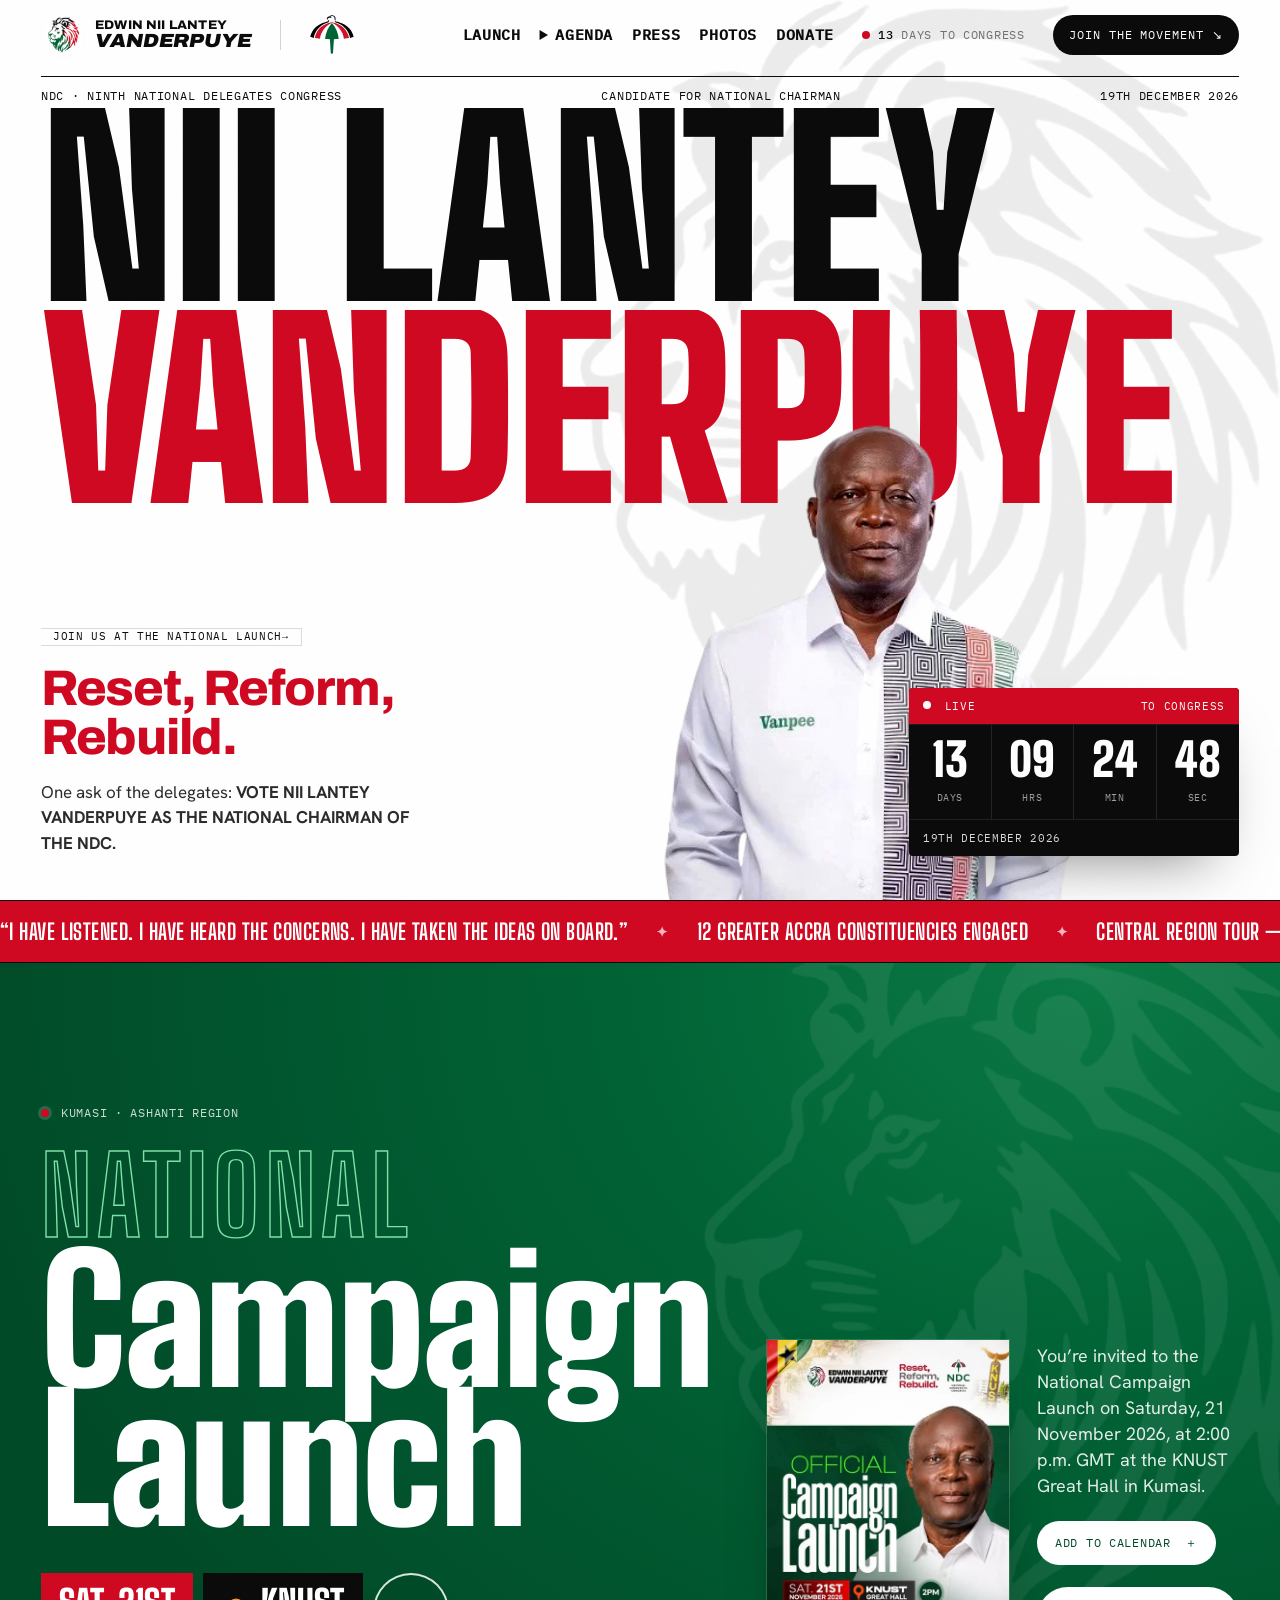
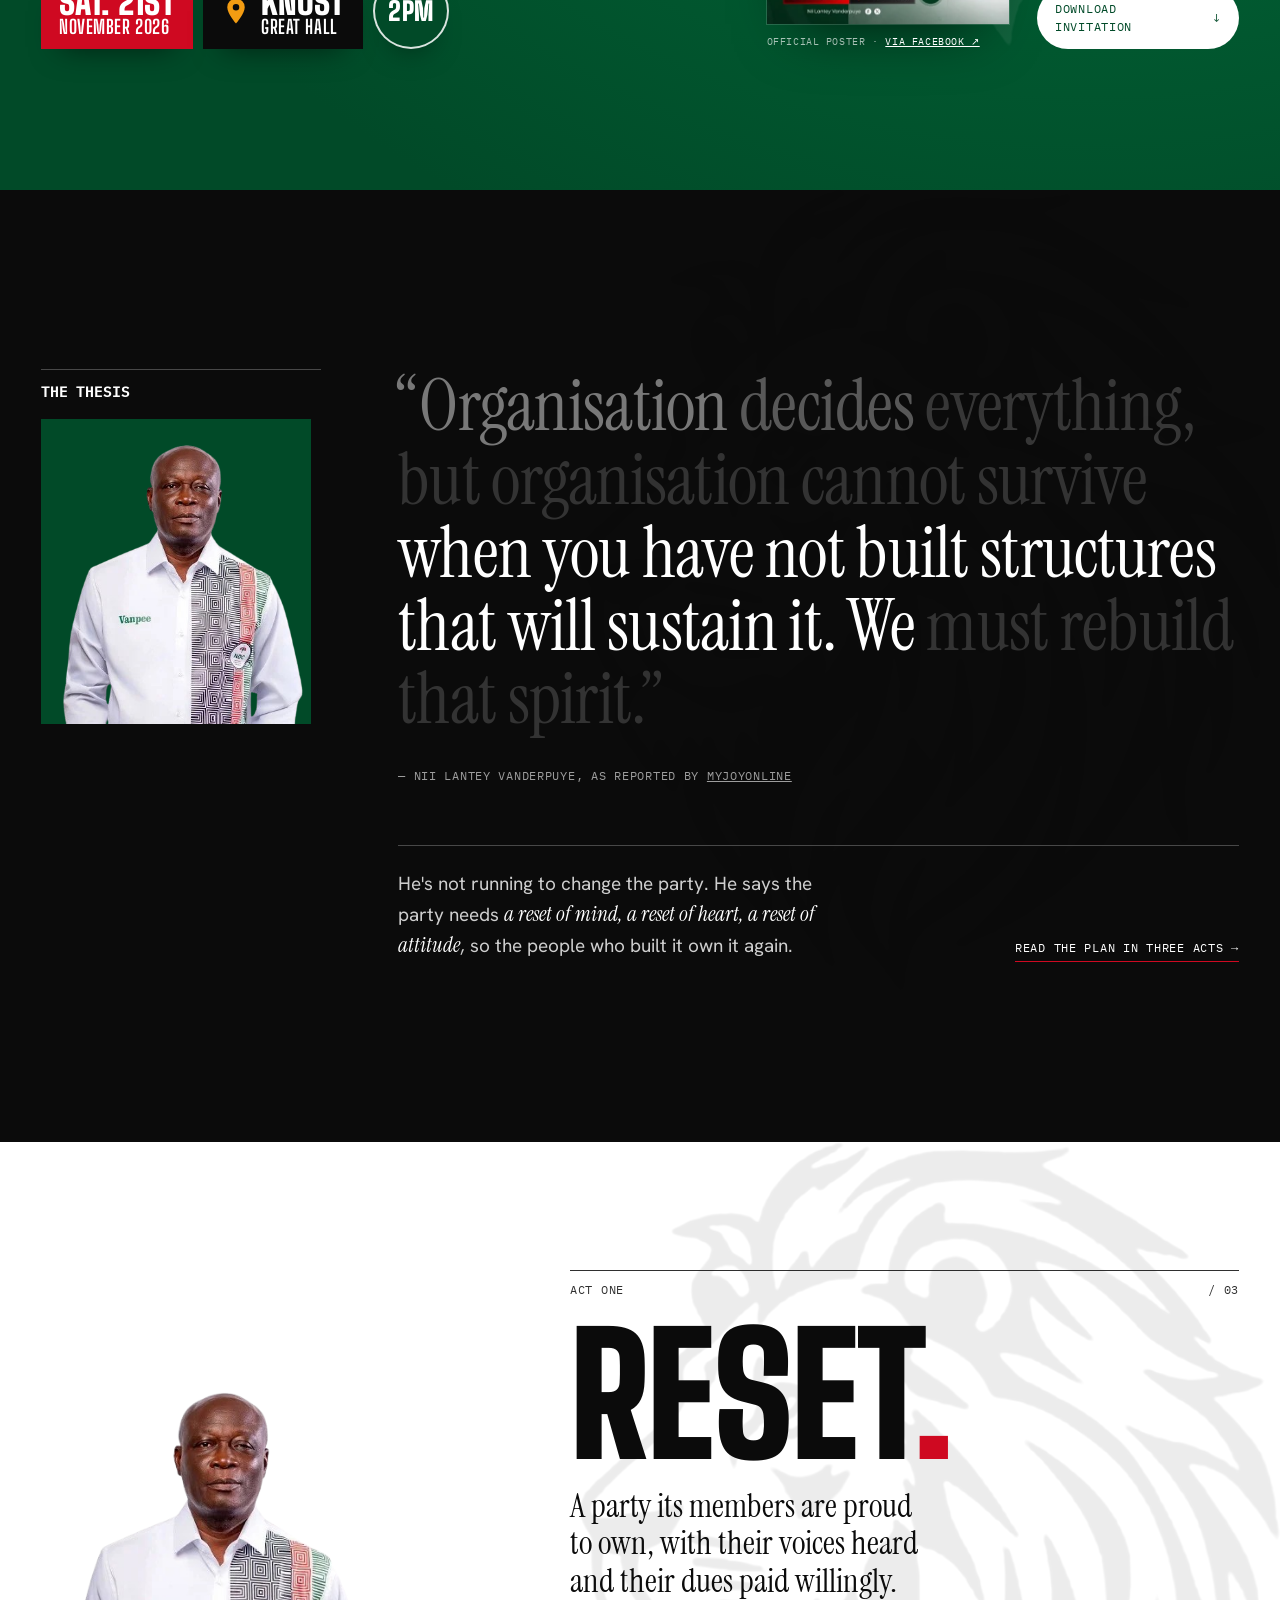
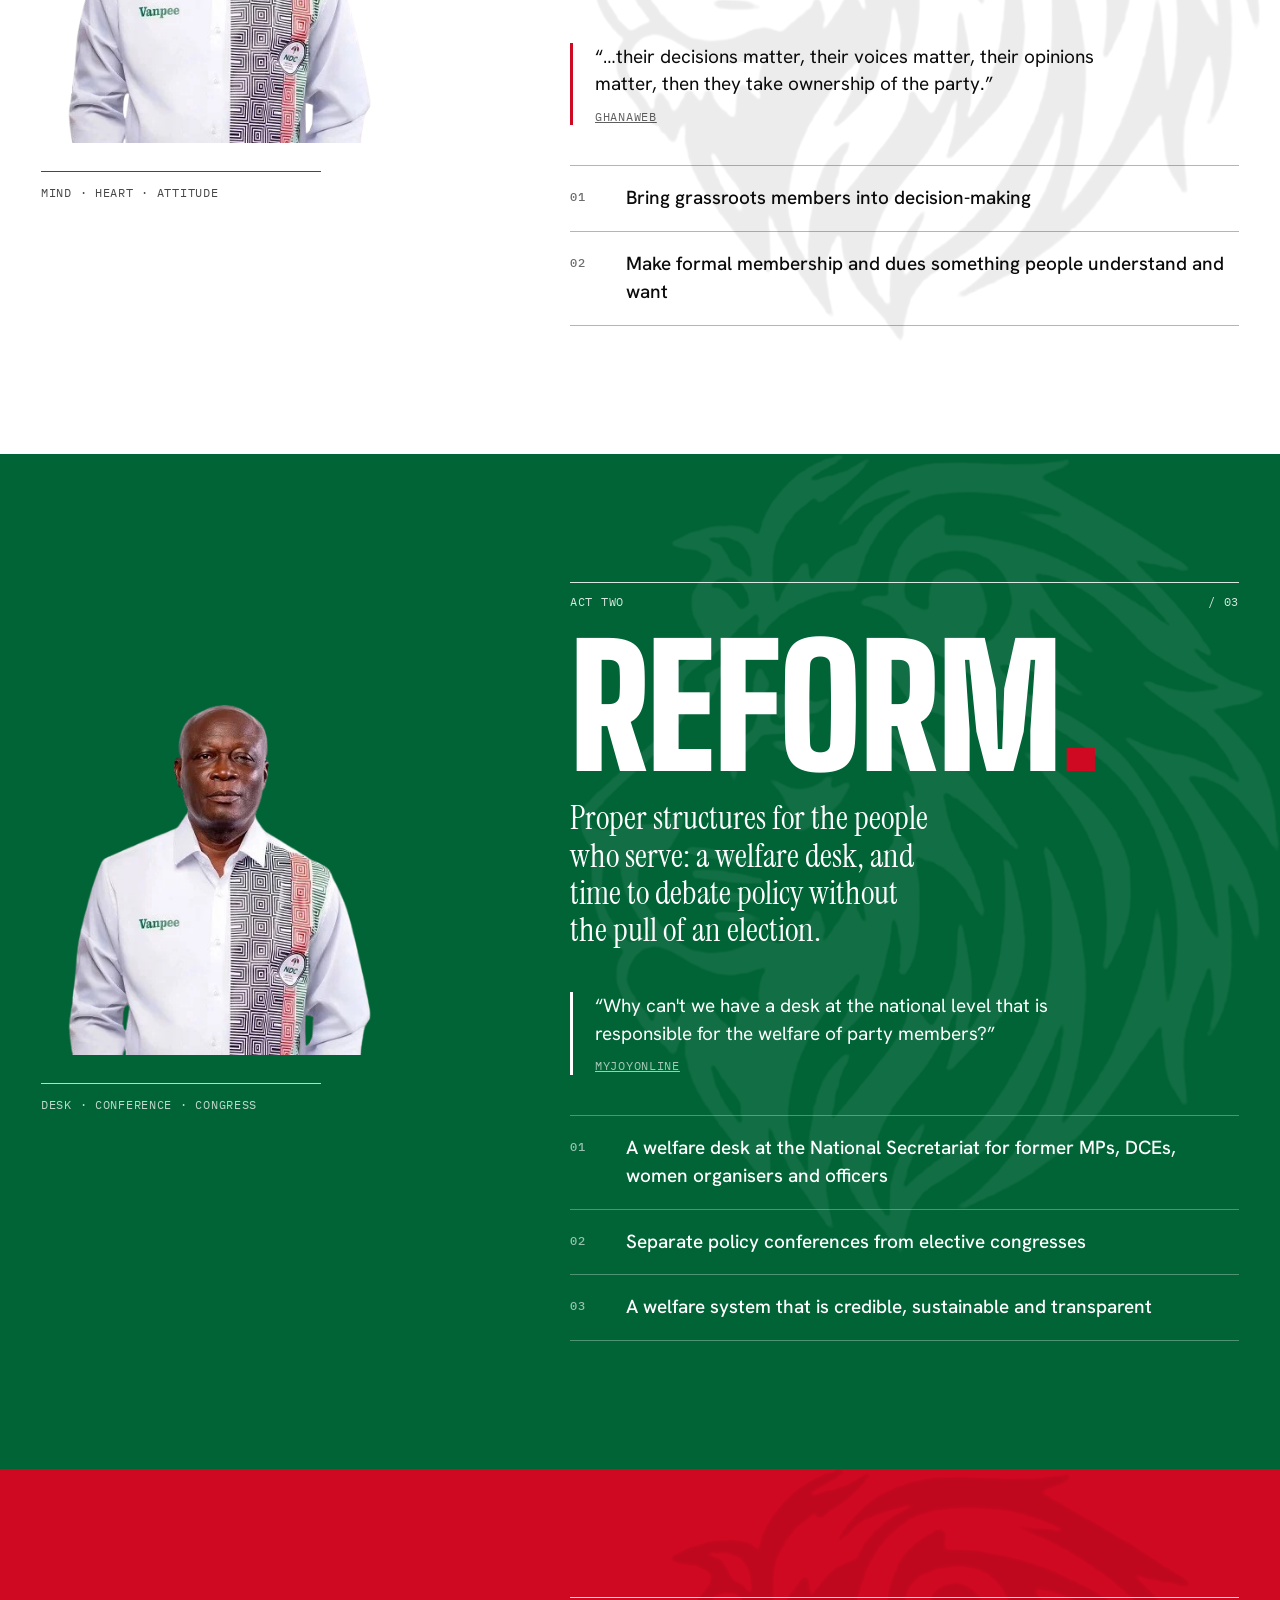
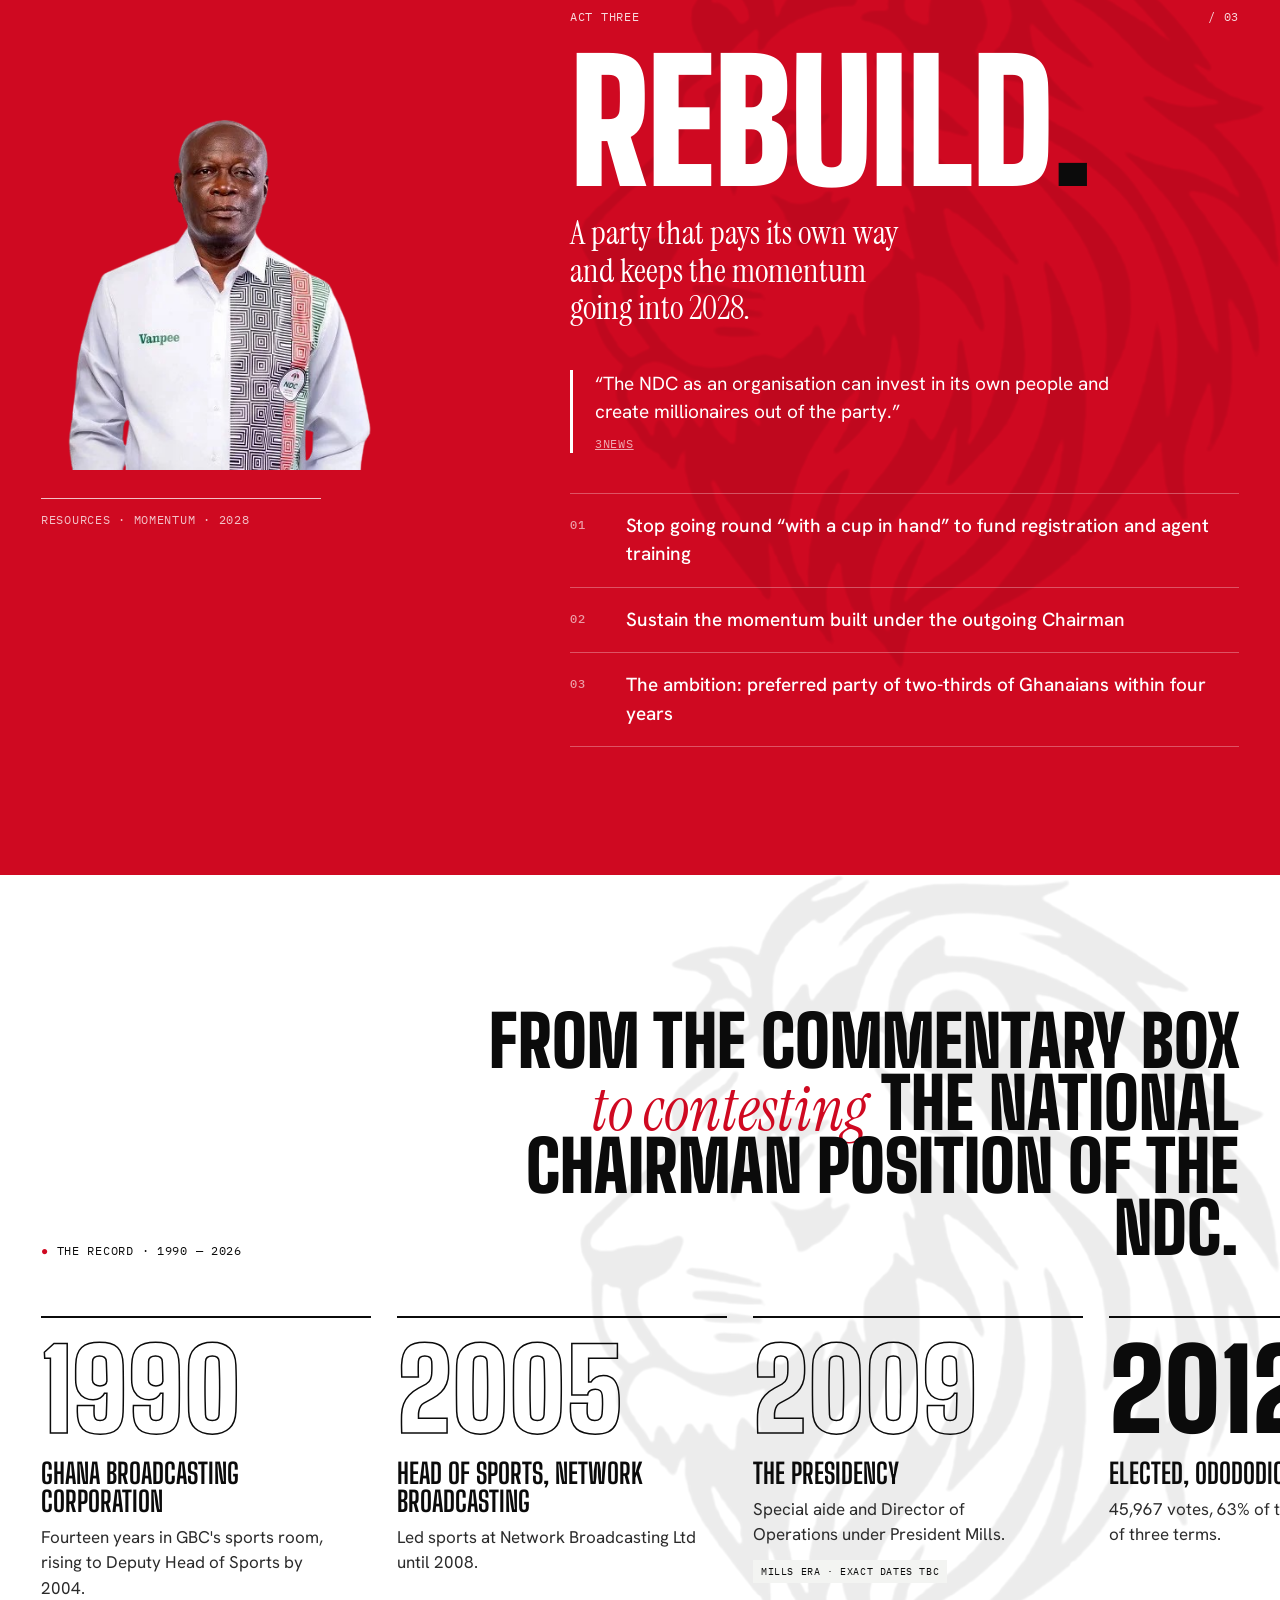
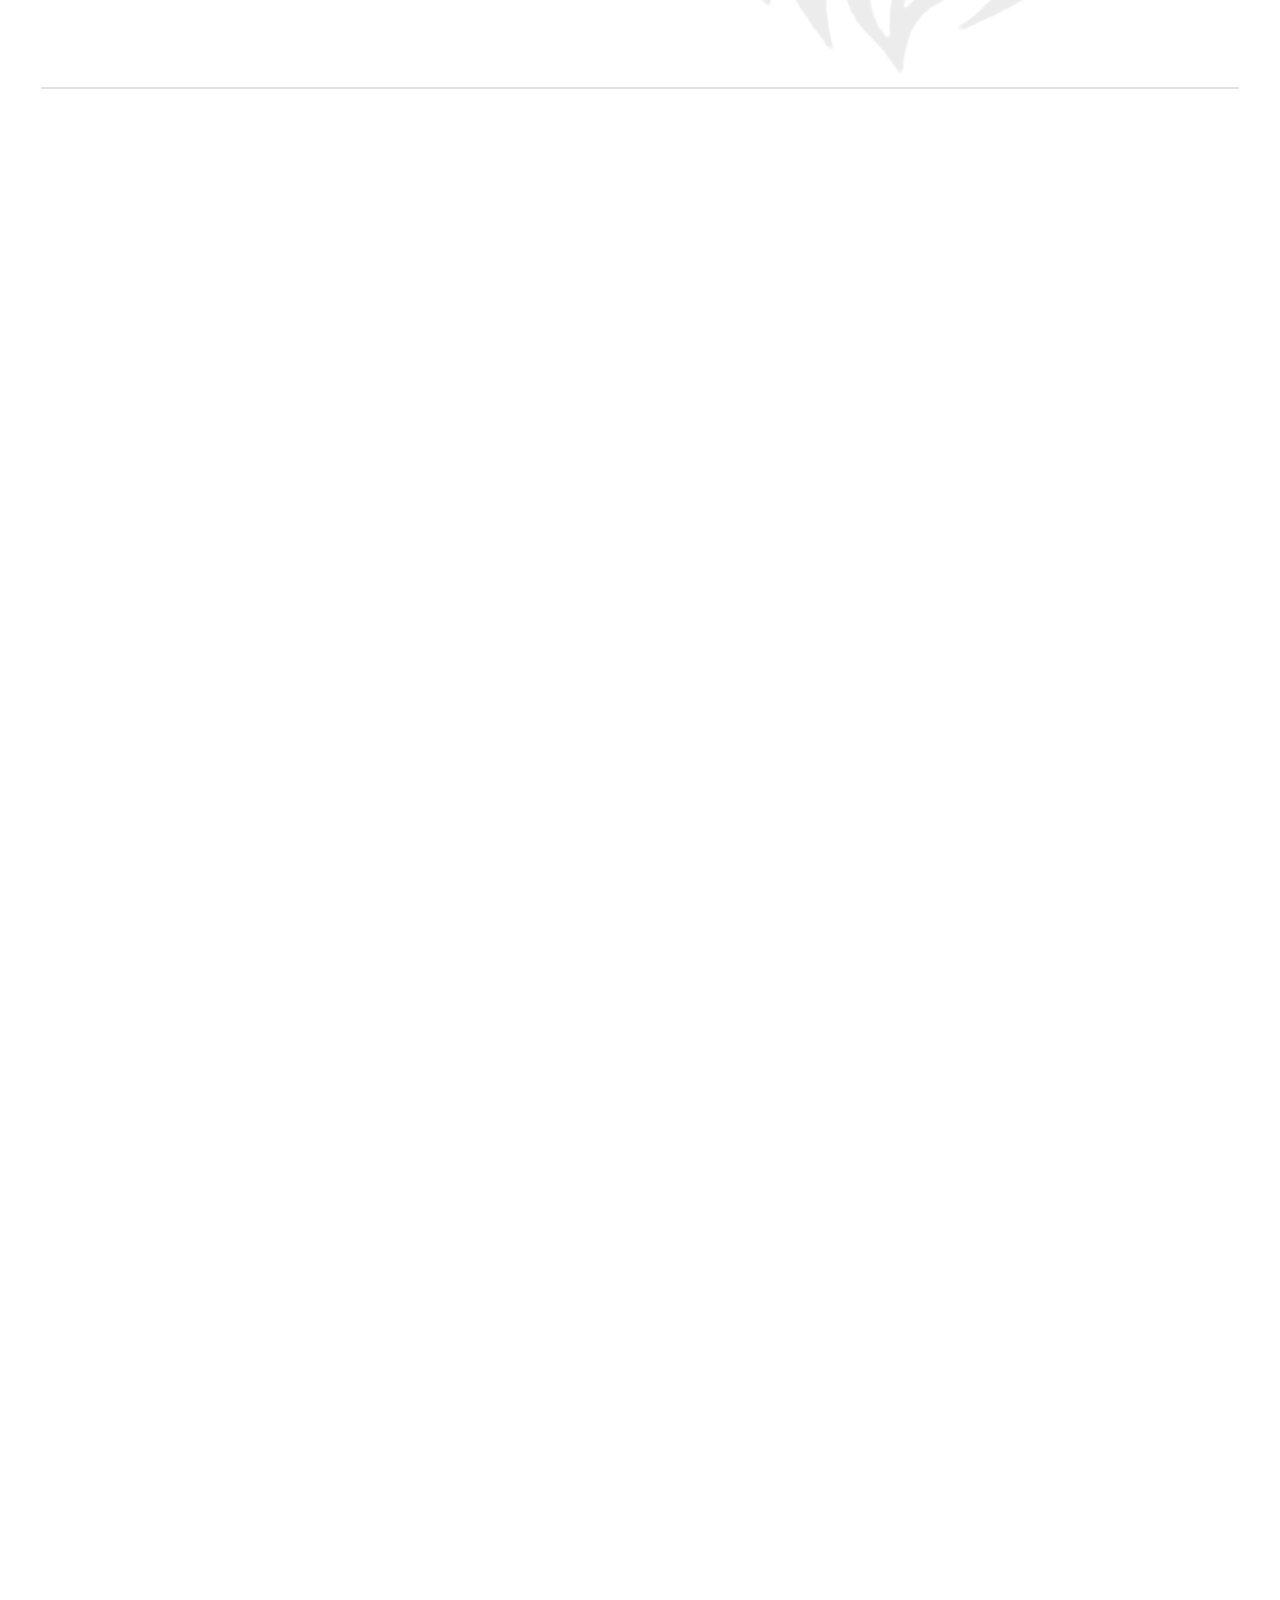
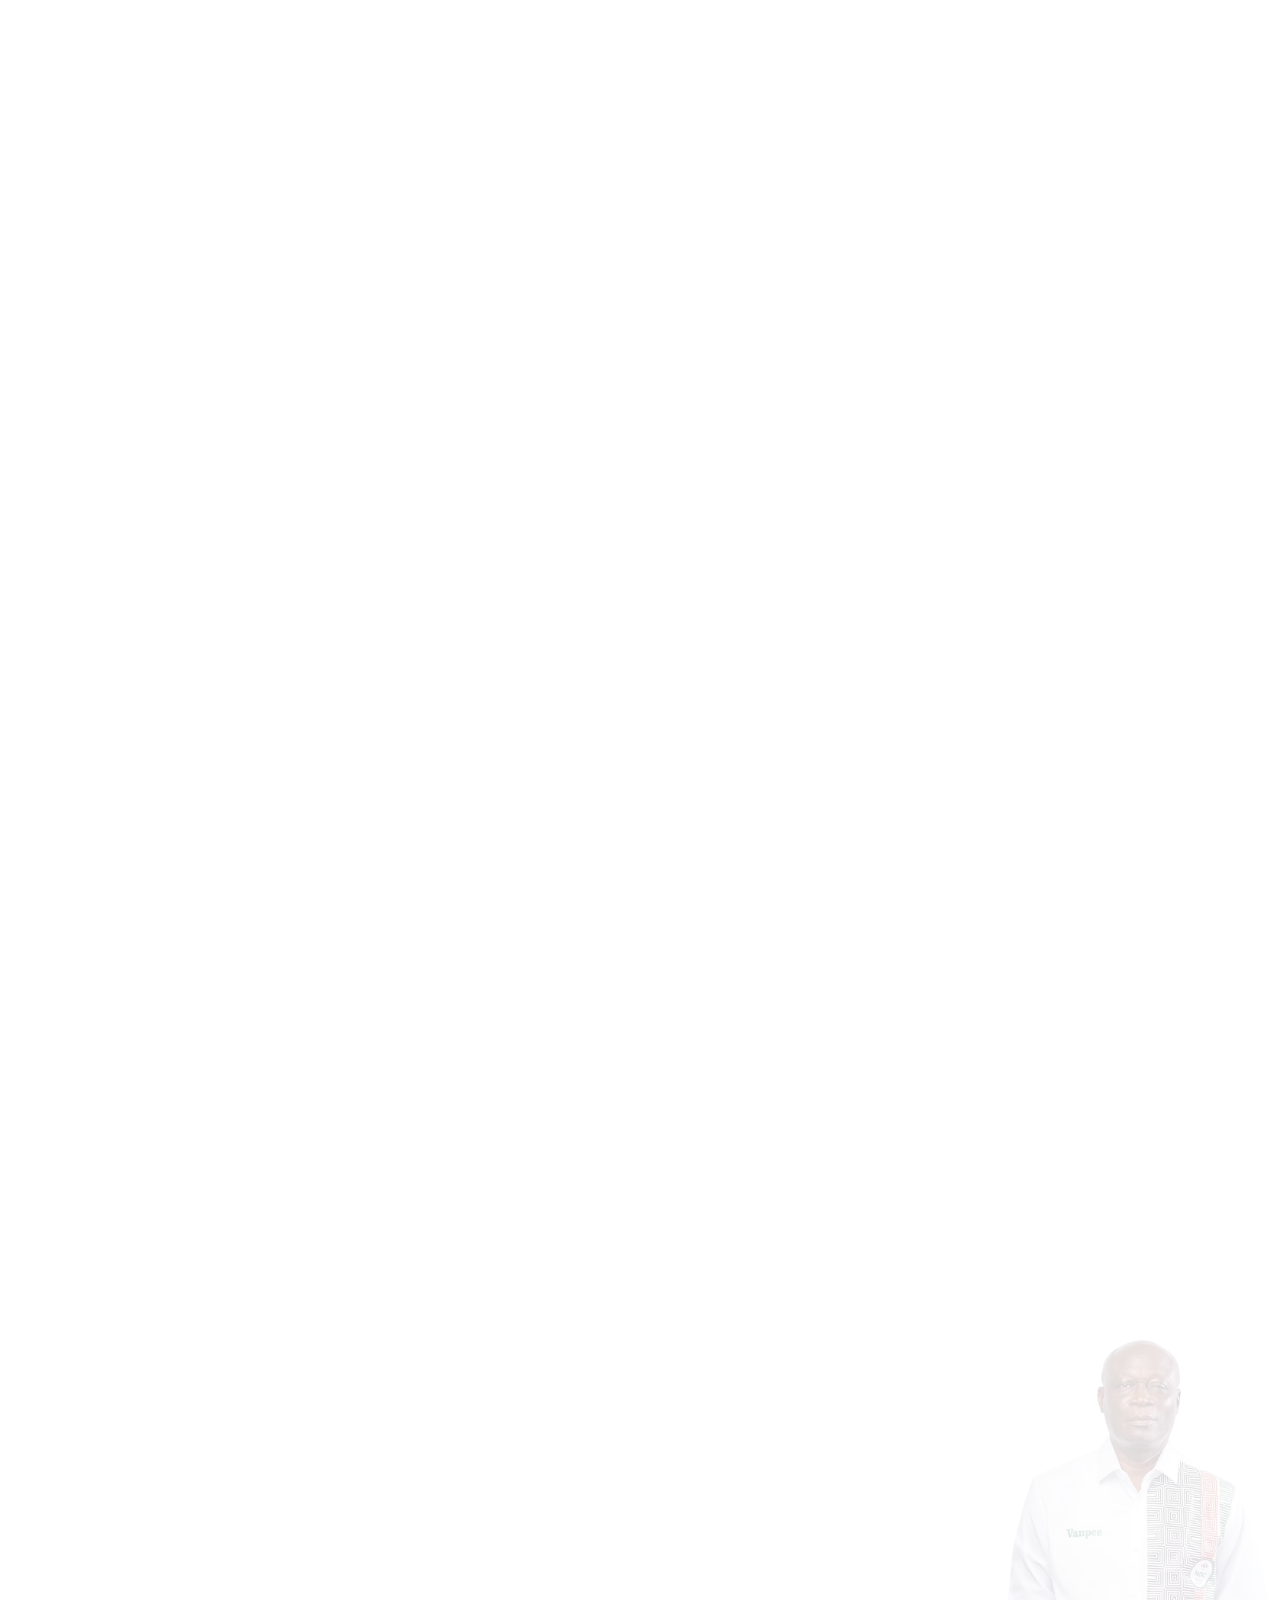
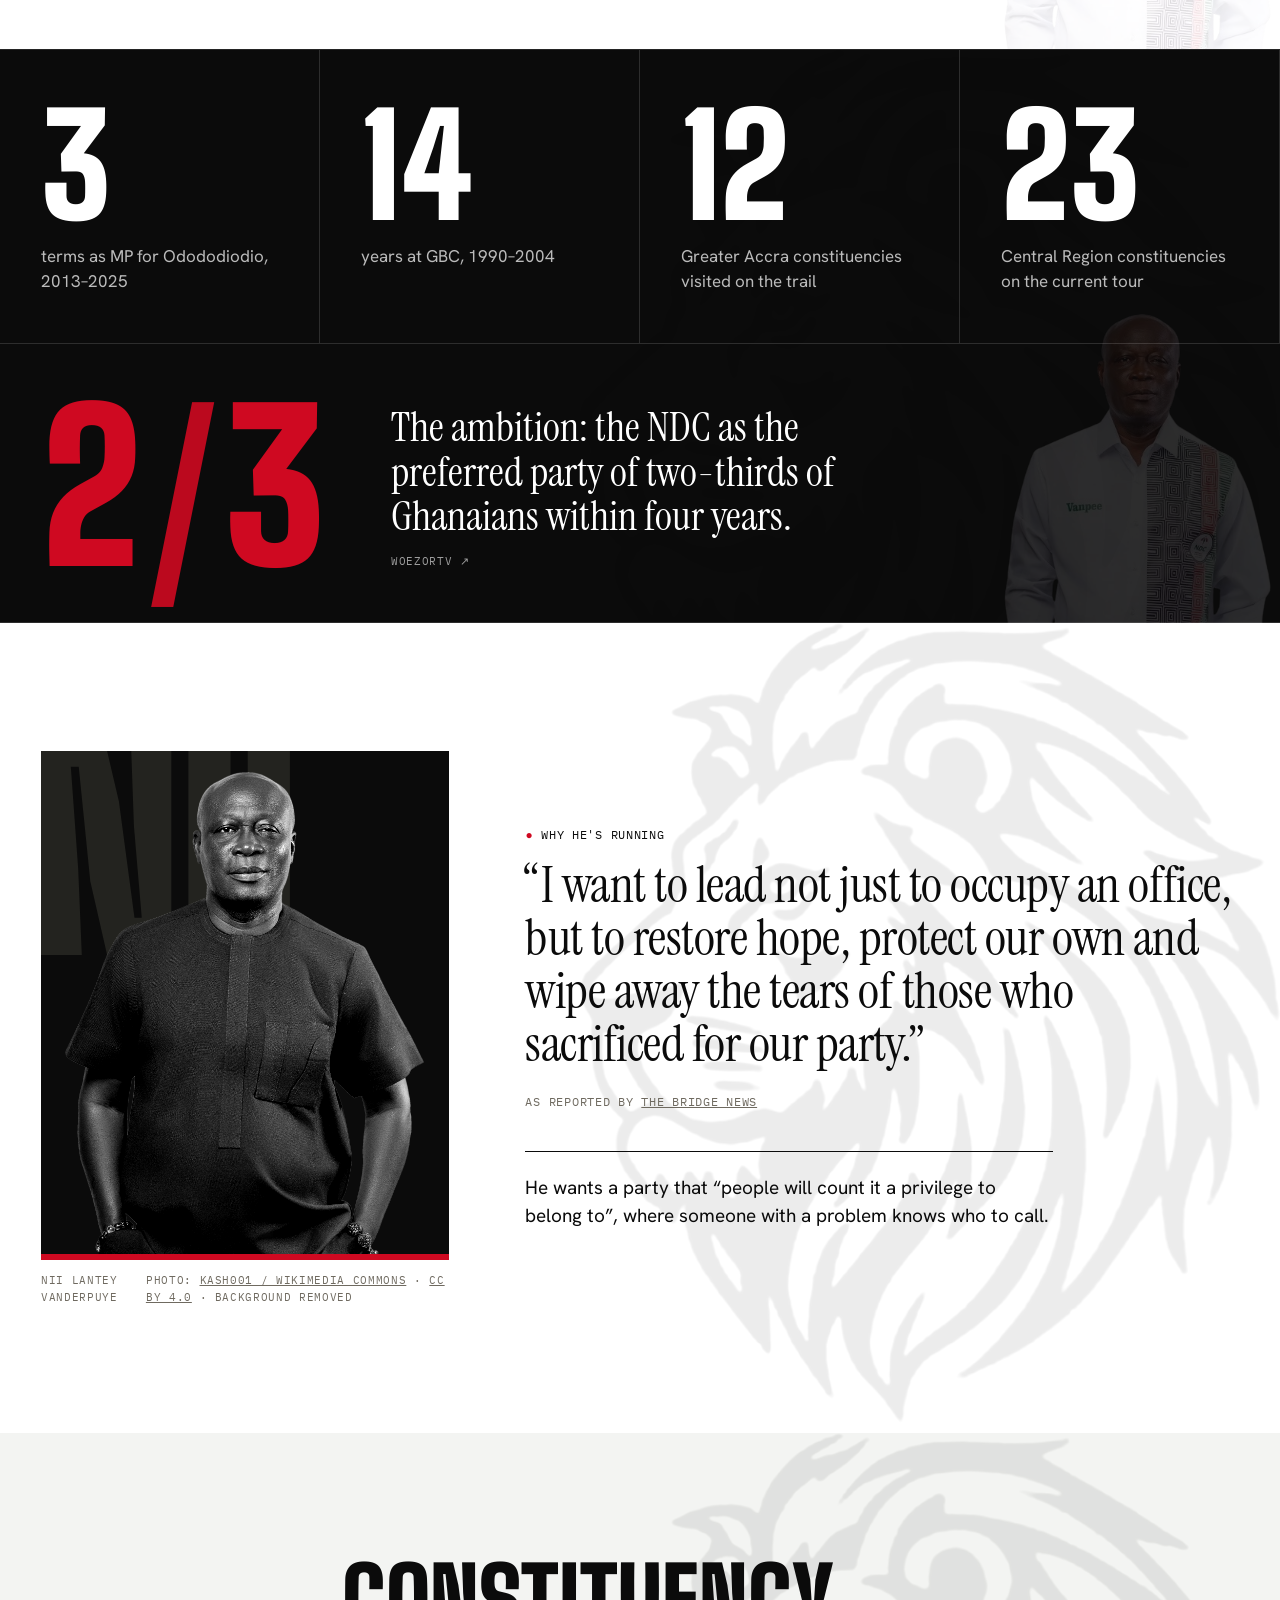
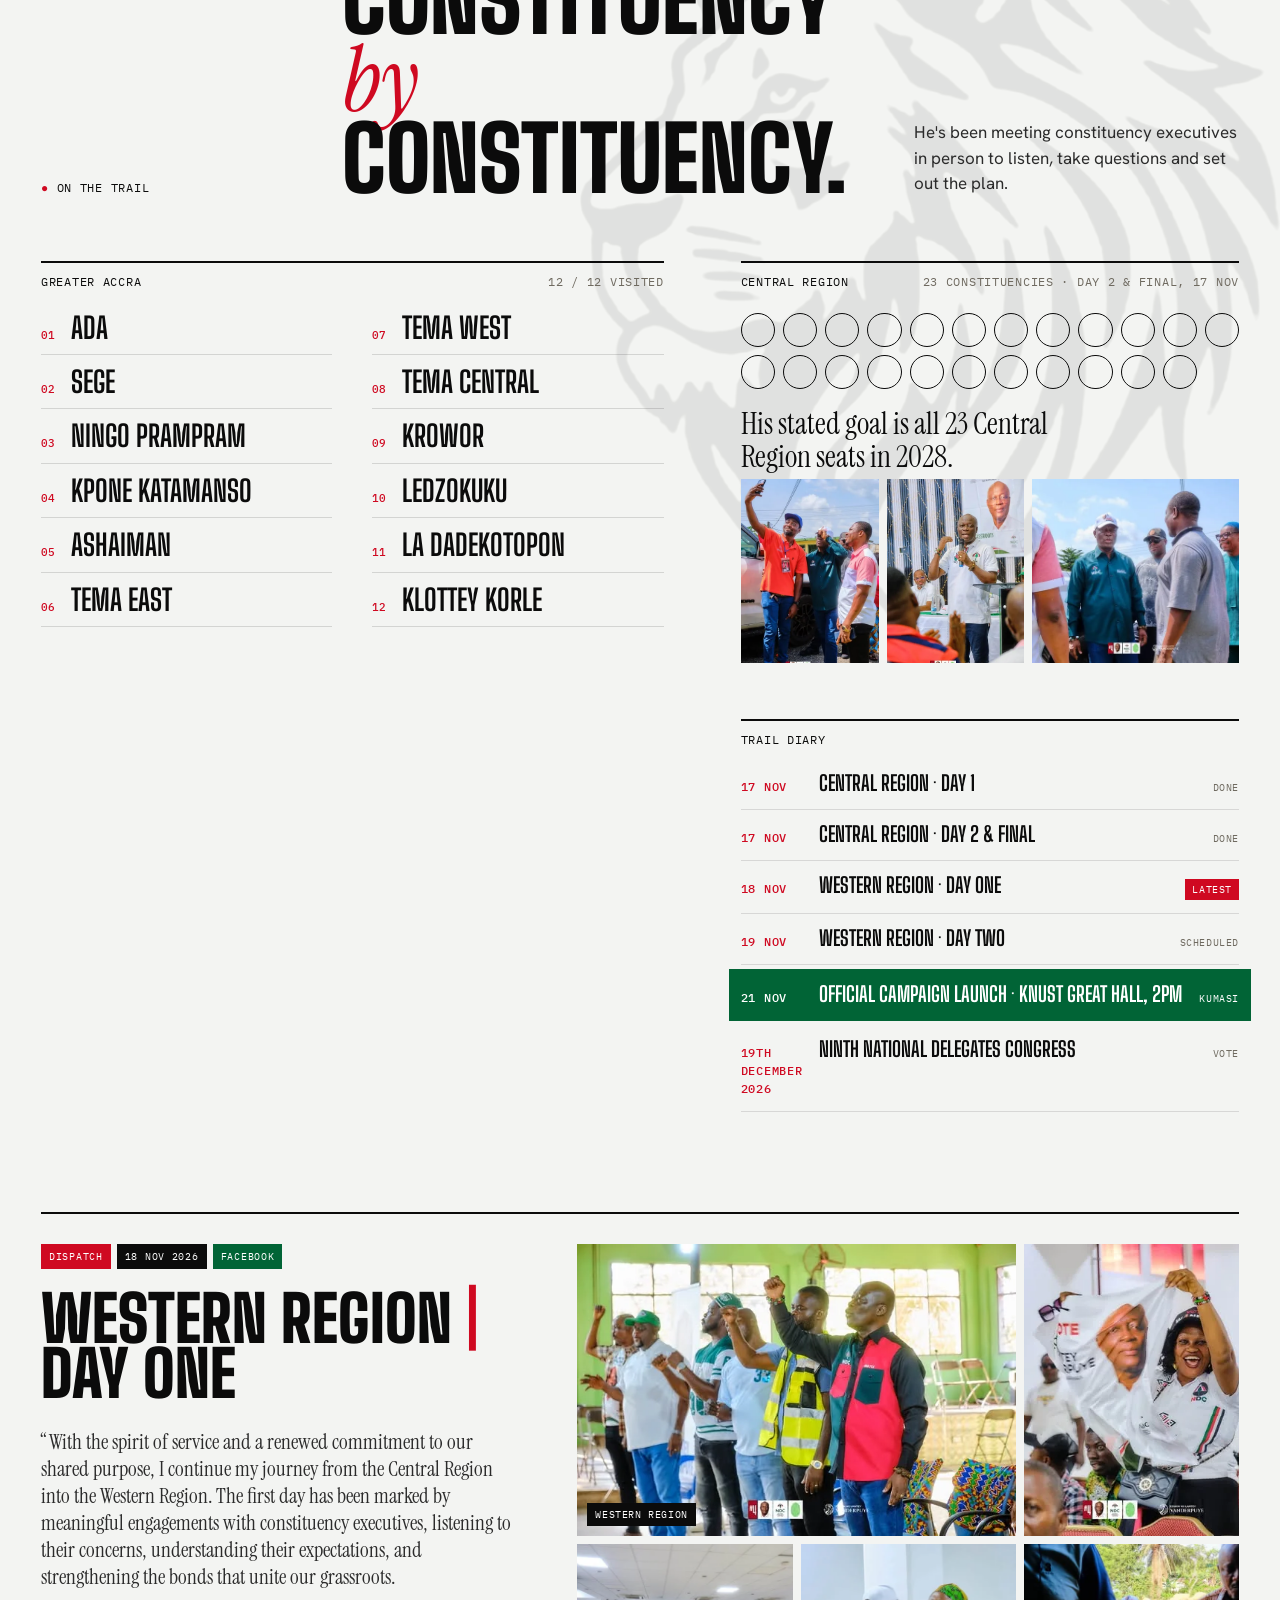
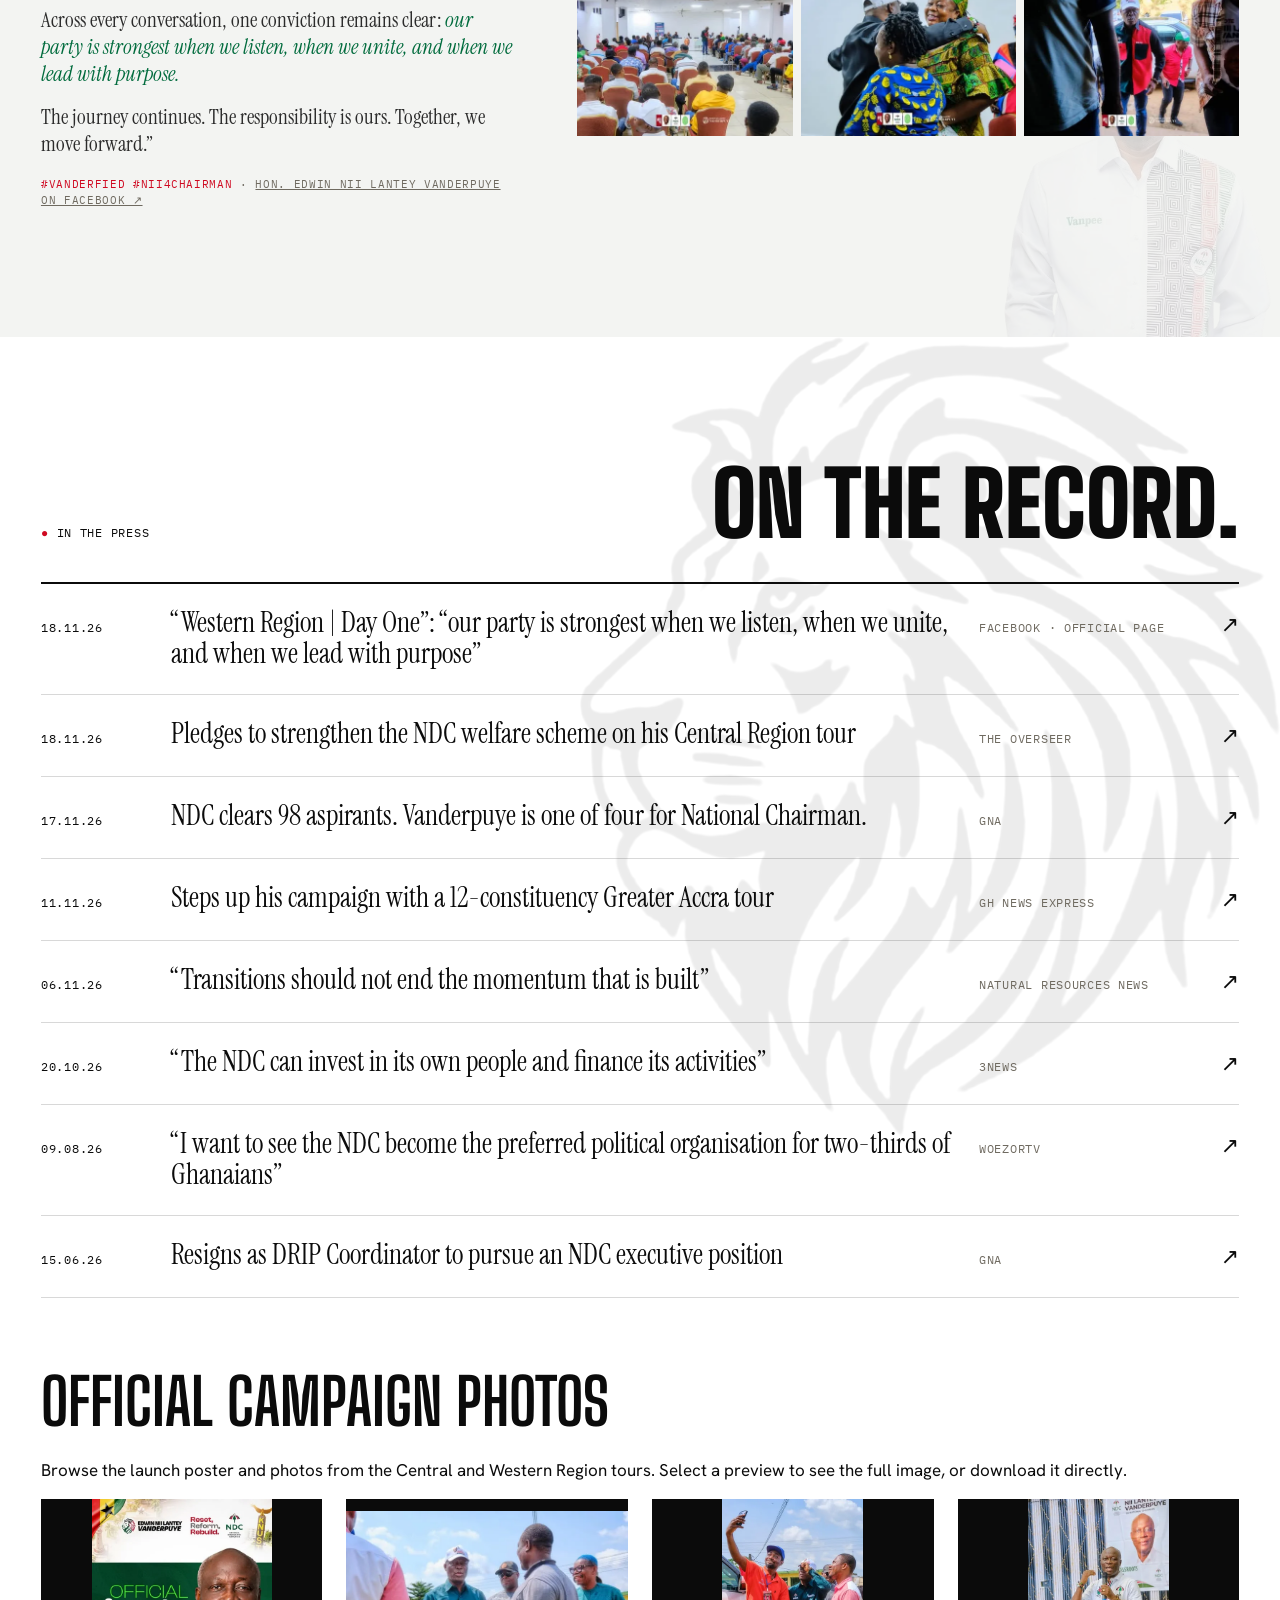
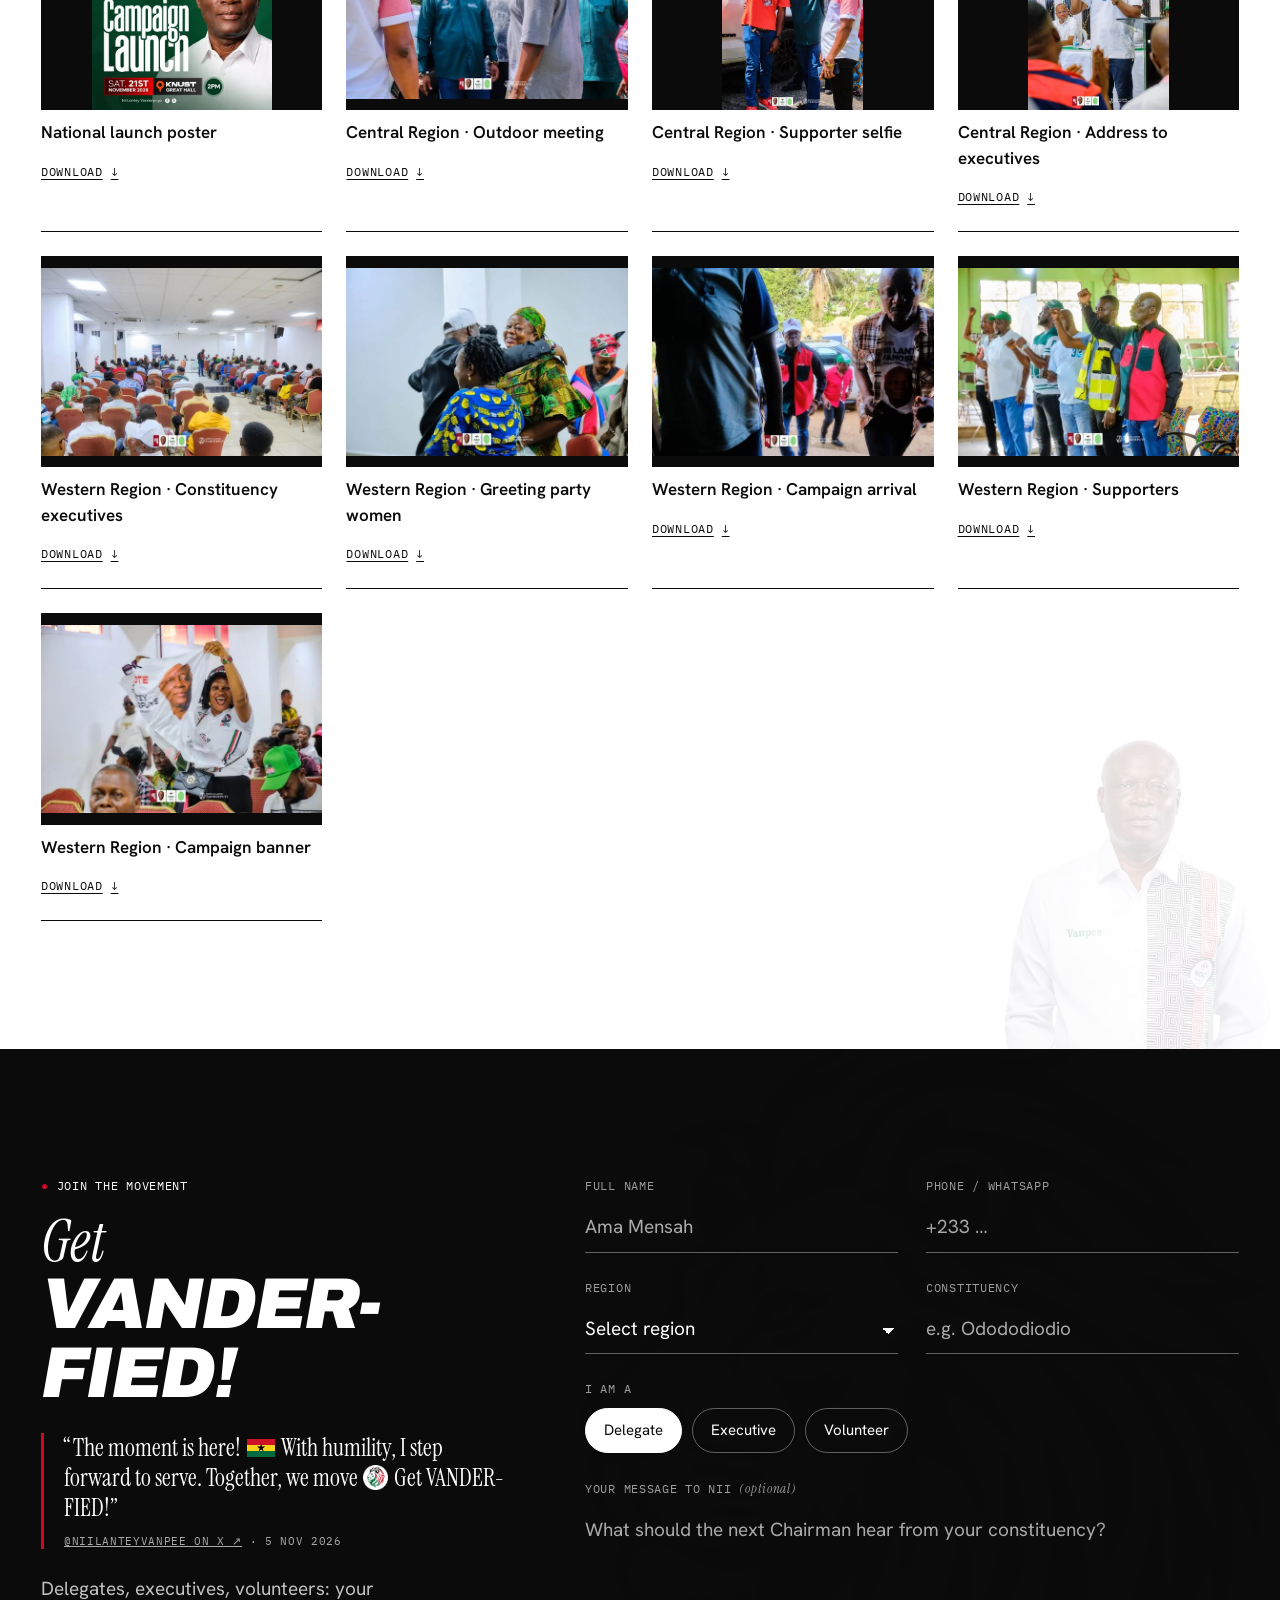
==== commit 591e2726: "Add files via upload" ====
--- a/index.html
+++ b/index.html
@@ -153,7 +153,10 @@
 </section>
 
 <section class="thesis" id="thesis">
-  <div class="thesis-label mono"><span>00</span><span>The thesis</span></div>
+  <header class="thesis-profile">
+    <h2 class="thesis-label mono">The thesis</h2>
+    <img src="/img/nii-hero-removebg.png" alt="Edwin Nii Lantey Vanderpuye" width="393" height="443" loading="lazy" decoding="async" />
+  </header>
   <blockquote class="thesis-quote">
     <p class="scrub">“Organisation decides everything, but organisation cannot survive when you have not built structures that will sustain it. We must rebuild that spirit.”</p>
     <footer class="mono">— Nii Lantey Vanderpuye, as reported by <a href="https://www.myjoyonline.com/vanderpuye-ndc-welfare-system-needed-to-support-former-officials-cadres/" target="_blank" rel="noopener">MyJoyOnline</a></footer>
--- a/assets/campaign.css
+++ b/assets/campaign.css
@@ -20,7 +20,7 @@
 }
 .act-2::before, main > :is(.join, .donate-panel)::before { filter: none; }
 .act-portrait { display: block; width: min(100%, 340px); height: auto; }
-main > :is(.thesis, .record, .numbers, .trail, .press, .join, .donate-panel)::after {
+main > :is(.record, .numbers, .trail, .press, .join, .donate-panel)::after {
   content: "";
   position: absolute;
   inset: 0;
@@ -30,6 +30,15 @@
   pointer-events: none;
 }
 .record-head #record-h { font-size: clamp(32px, 5.5vw, 90px); max-width: 21ch; }
+.thesis-profile { align-self: start; }
+.thesis-profile h2 { margin: 0 0 16px; font-size: 14px; }
+.thesis-profile img { display: block; width: min(100%, 270px); height: auto; background: var(--green-deep); }
+@media (max-width: 900px) {
+  main .thesis { padding-block: 56px; row-gap: 24px; }
+  .thesis-profile img { width: 100%; height: clamp(130px, 39vw, 210px); object-fit: contain; object-position: 20% bottom; background: url("/img/lion-white.webp") 85% center / auto 70% no-repeat, var(--green-deep); }
+  .thesis .thesis-quote p { font-size: clamp(32px, 8vw, 54px); line-height: 1.09; }
+  .thesis .thesis-aside { margin-top: 0; }
+}
 .rc-end time { display: block; font: 900 clamp(24px, 3vw, 44px)/1 var(--display); margin-bottom: 12px; }
 .launch .launch-side { grid-template-columns: minmax(0, 1.2fr) minmax(0, 1fr); }
 @media (max-width: 900px) {
@@ -49,12 +58,39 @@
 .photo-save { display: inline-flex; align-items: center; gap: 8px; min-height: 44px; text-underline-offset: .22em; }
 .donate-panel { padding: clamp(56px, 9vw, 120px) var(--pad); background: var(--green-deep); color: white; scroll-margin-top: 120px; }
 .donate-panel h2 { font: 900 clamp(48px, 8vw, 104px)/1 var(--display); text-transform: uppercase; margin: 12px 0; }
+.join-form :is(input, textarea)::placeholder { color: #ffffffa6; }
+@media (901px <= width <= 1100px) {
+  .hero .hero-meta { top: 128px; }
+  .hero .hero-name { padding-top: 164px; }
+}
 @media (max-width: 1100px) {
   .bar { flex-wrap: wrap; row-gap: 4px; }
-  .bar .nav { display: flex; order: 1; width: 100%; margin: 0; justify-content: space-between; gap: 4px; padding: 6px 0; }
-  .bar .nav a, .bar .nav summary { font-size: clamp(11px, 3.5vw, 15px); }
-  .bar .nav a { padding: 4px 0; }
+  .bar .nav { display: flex; order: 1; width: 100%; margin: 0; justify-content: space-between; gap: 4px; }
+  .bar .nav a, .bar .nav summary { font-size: clamp(12px, 3.4vw, 15px); letter-spacing: 0; padding-block: 14px; min-height: 44px; }
+  .bar .agenda-links { top: 100%; gap: 0; padding: 4px 14px; }
   .bar .brand-ndc { width: 38px; height: 34px; }
-  main { padding-top: 42px; }
-  main [id] { scroll-margin-top: 120px; }
+  main :is(section, article)[id] { scroll-margin-top: 126px; }
 }
+@media (max-width: 900px) {
+  .bar { background: var(--paper); }
+  .hero .hero-meta { margin-top: 126px; }
+  .hero .hero-name { font-size: 16.6vw; }
+  .hero .hero-figure { width: min(88vw, 440px); height: auto; margin: -3vw auto 0; }
+  .hero .hero-figure img { display: block; }
+  .hero .scoreboard { margin-top: -10px; }
+  .hero .lc-t { display: inline-flex; gap: 8px; min-height: 44px; border-left: 1px solid rgba(11,11,11,.14); font-size: 12px; }
+  .hero .slogan { font-size: clamp(44px, 11vw, 84px); }
+  .launch .outline { font-size: clamp(40px, 16vw, 96px); }
+  .launch .tall { font-size: clamp(48px, 17vw, 110px); }
+  .launch .launch-poster { width: min(100%, 400px); justify-self: center; }
+  .rc-end { grid-template-columns: 1fr; }
+  .diary li:has(time[datetime="2026-12-19"]) { grid-template-columns: 1fr; }
+  .diary li:has(time[datetime="2026-12-19"]) .d-tag { grid-column: 1; }
+  .join-form :is(input, select, textarea) { min-width: 0; font-size: 16px; }
+}
+@media (max-width: 380px) {
+  .bar .bar-live { display: none; }
+  .bar .btn-join { margin-left: auto; }
+  .rc:not(.rc-end) { grid-template-columns: 77px minmax(0, 1fr); gap: 4px 12px; }
+  .rc b { font-size: 44px; }
+}
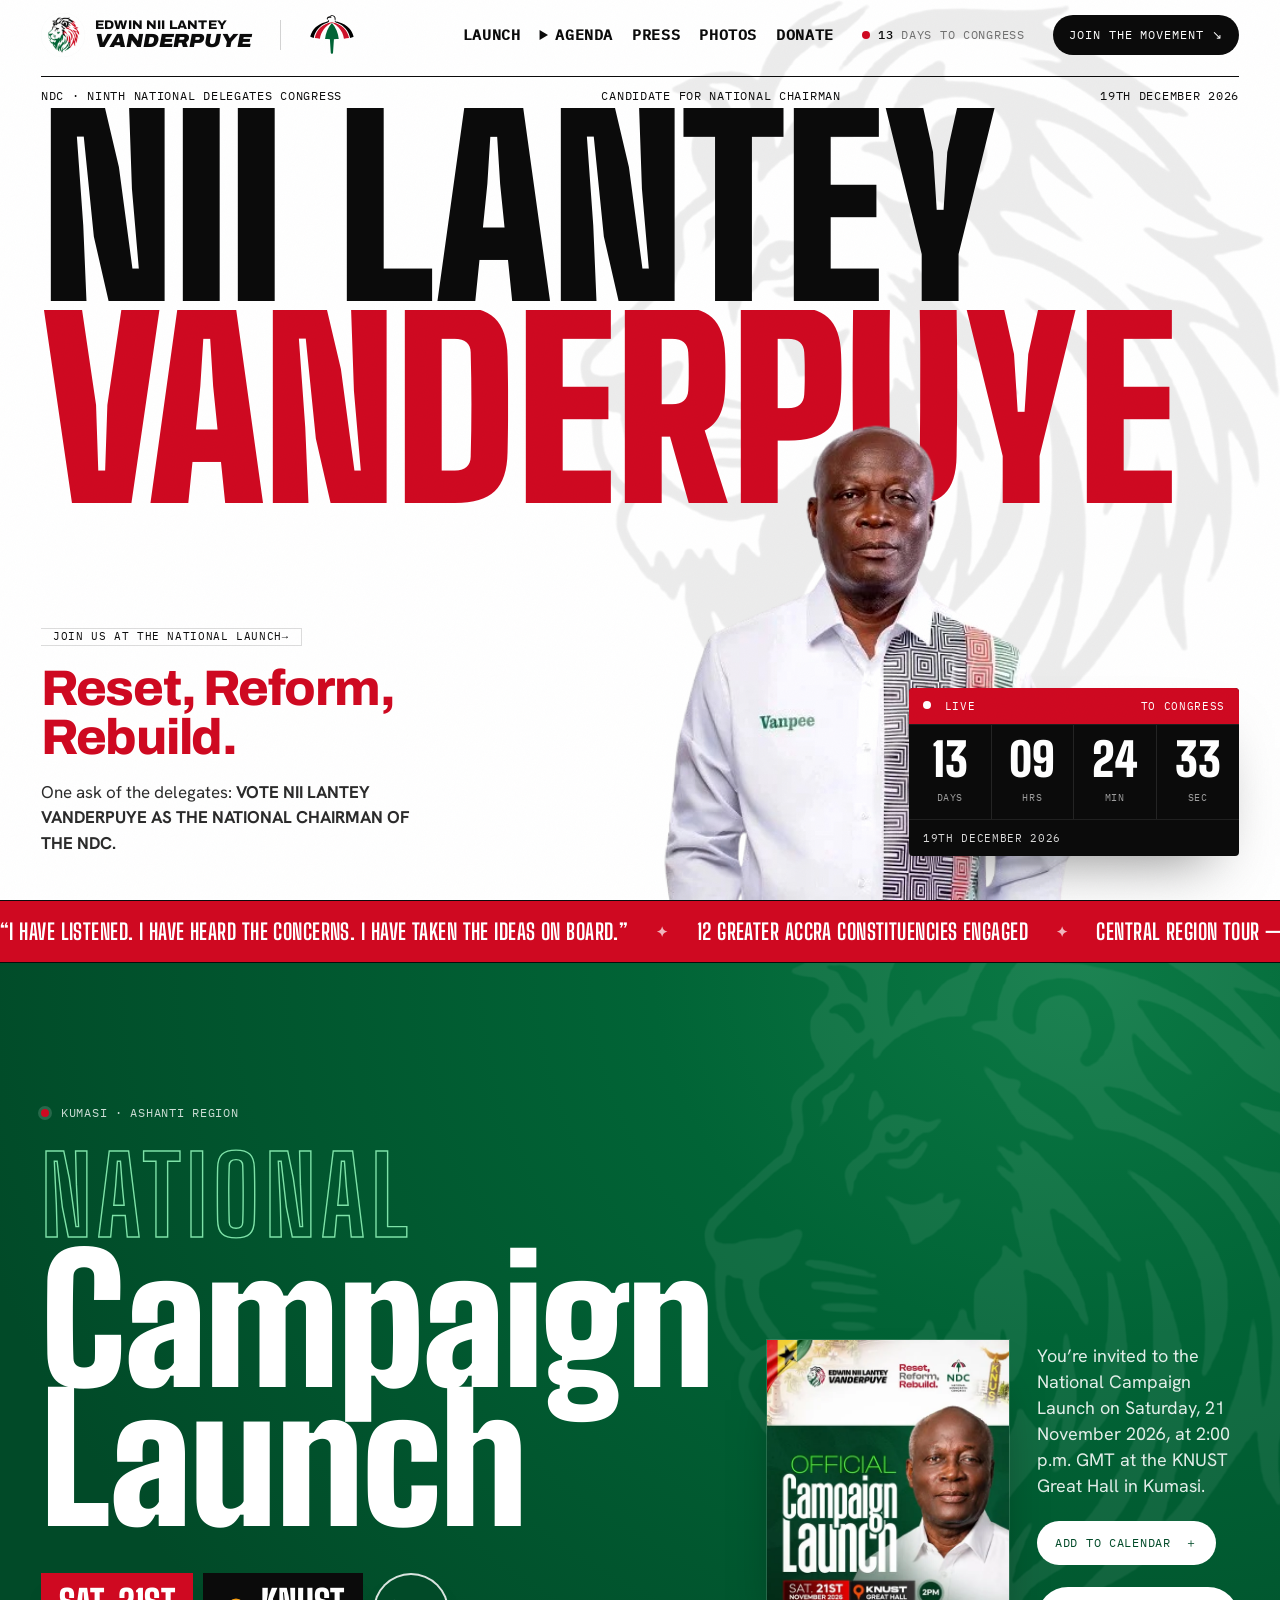
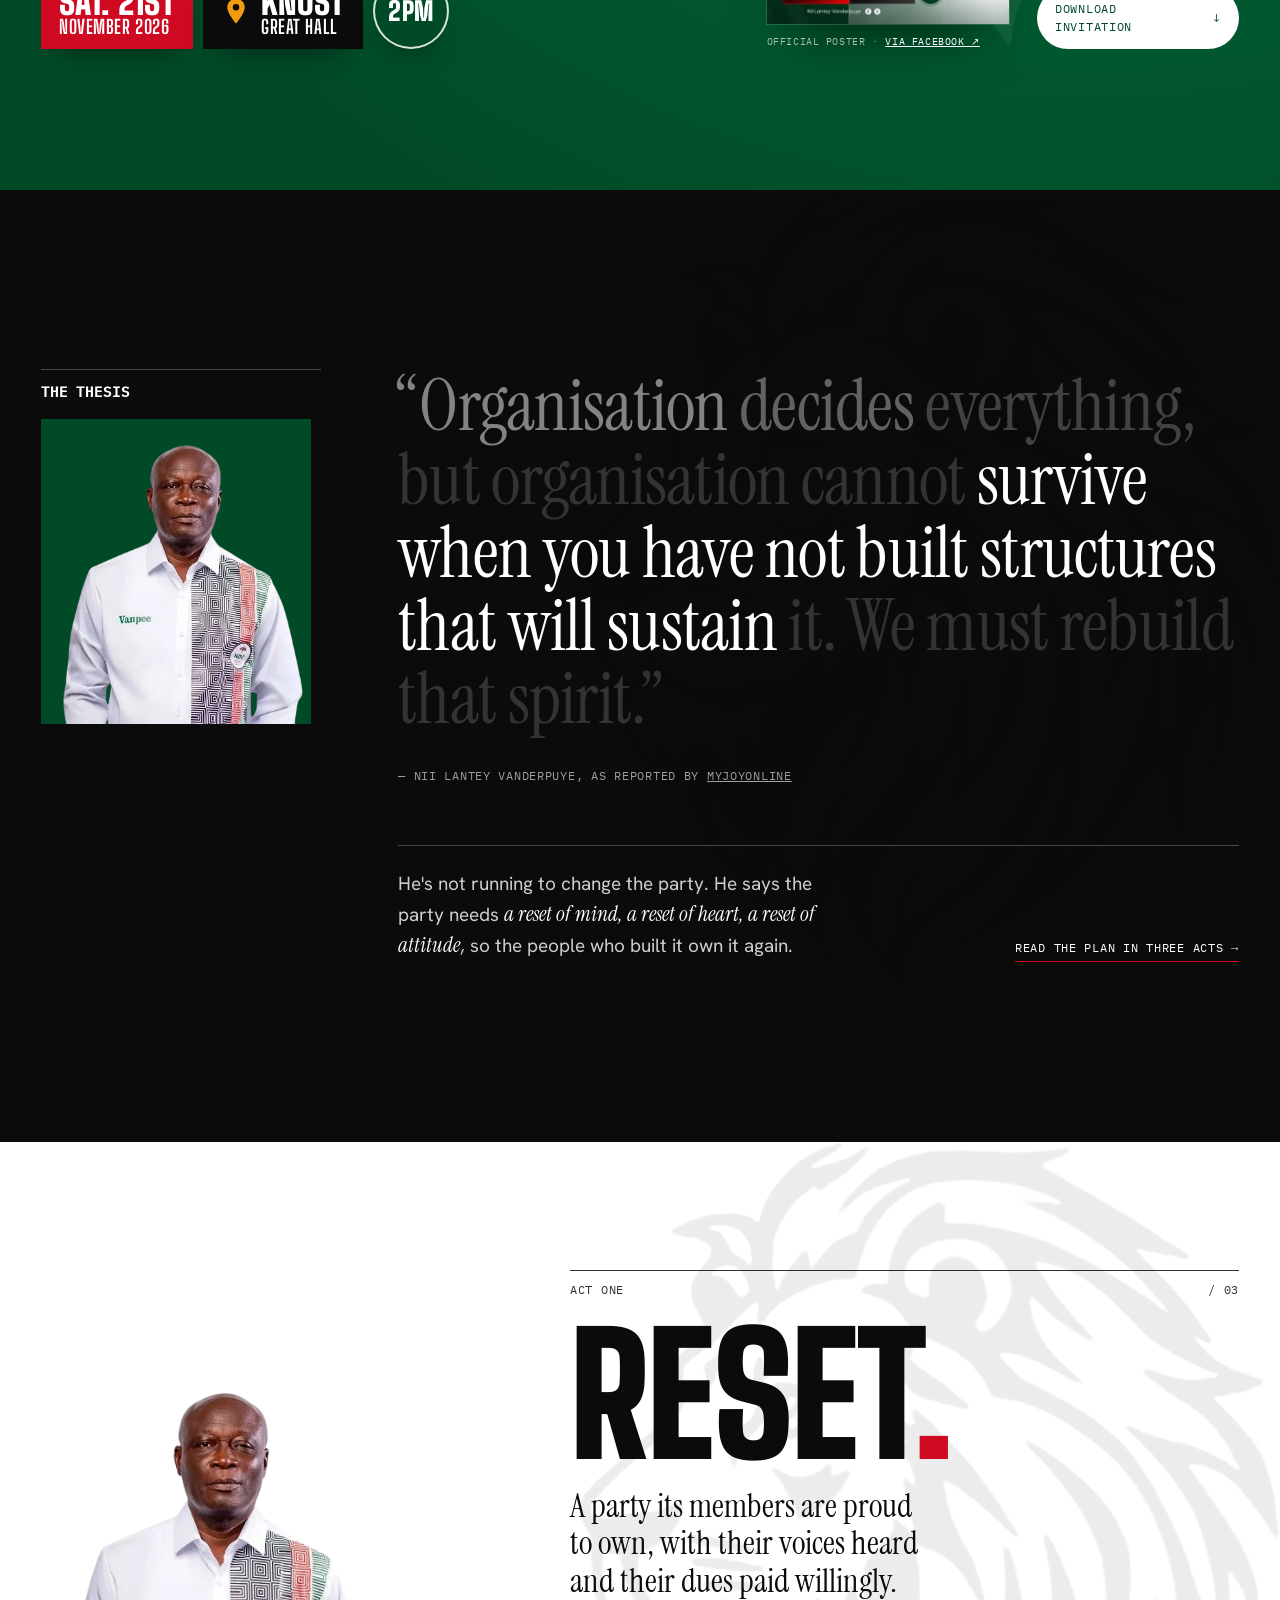
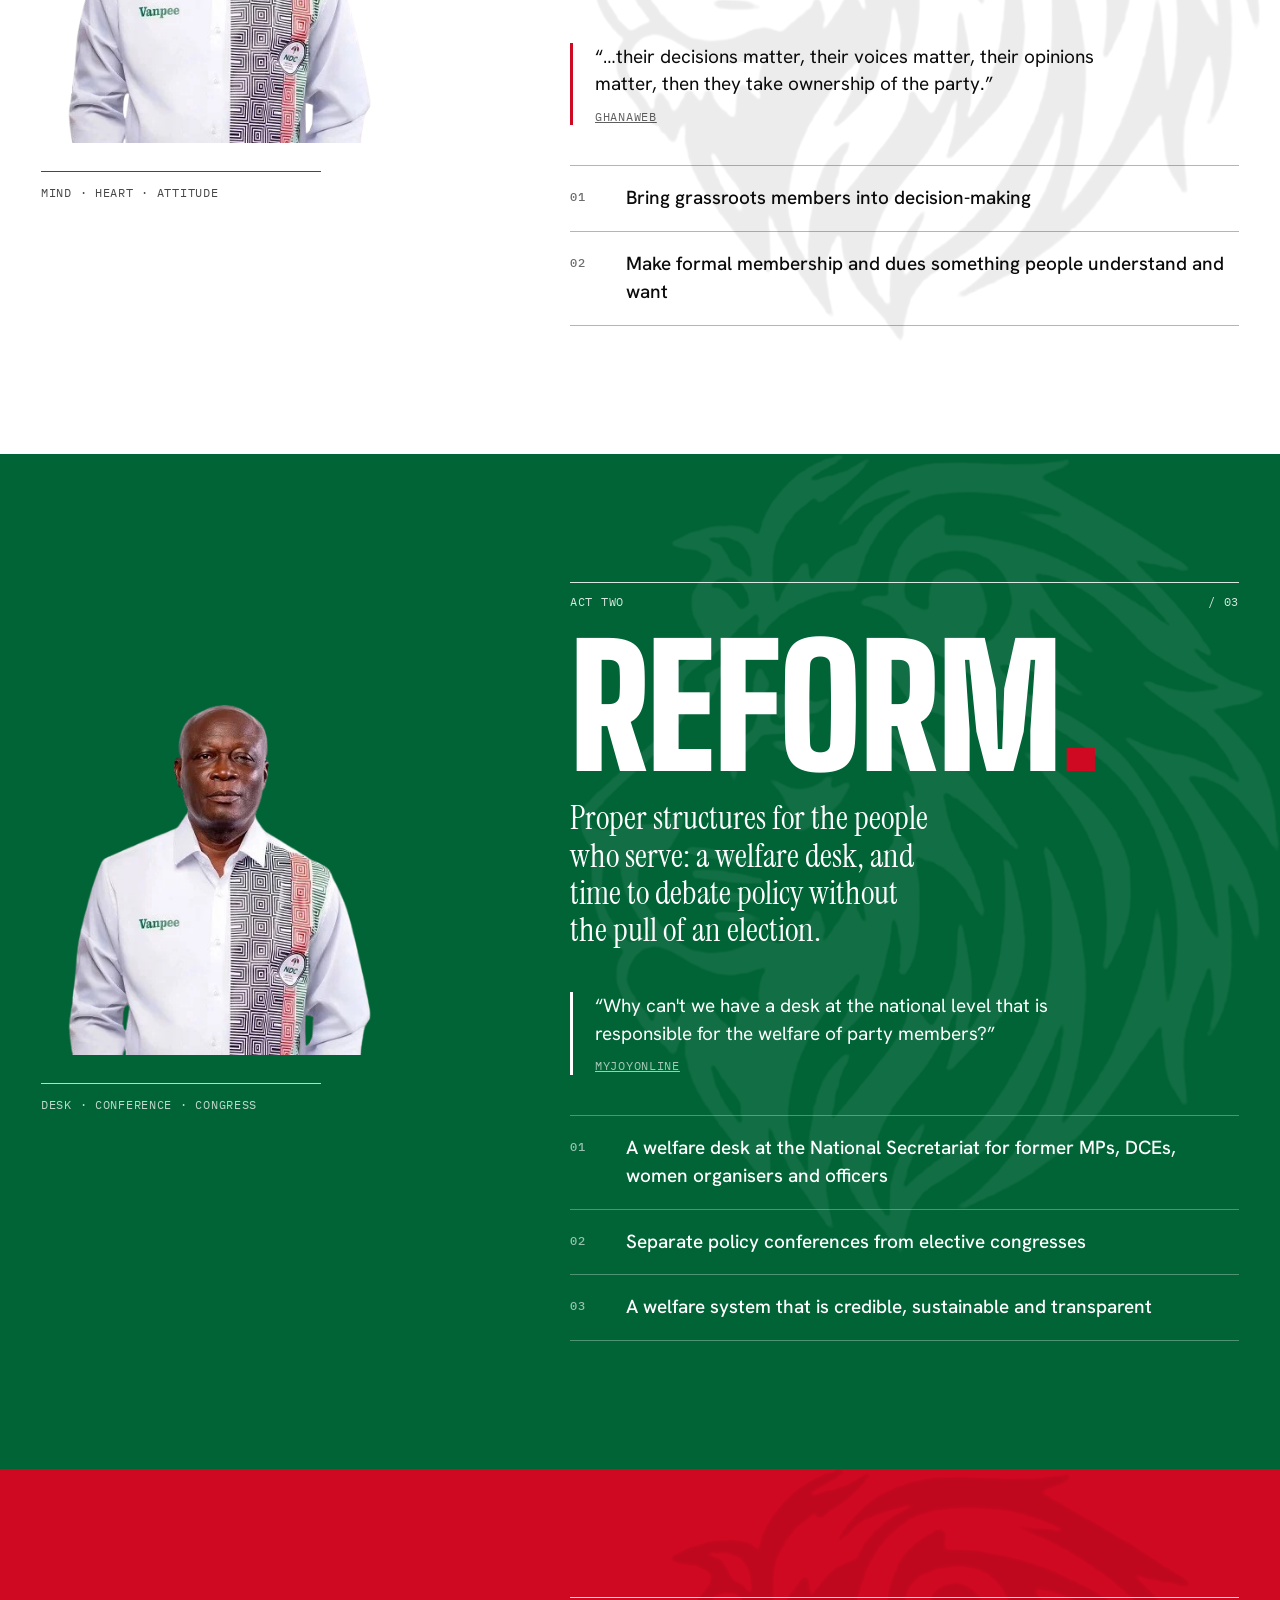
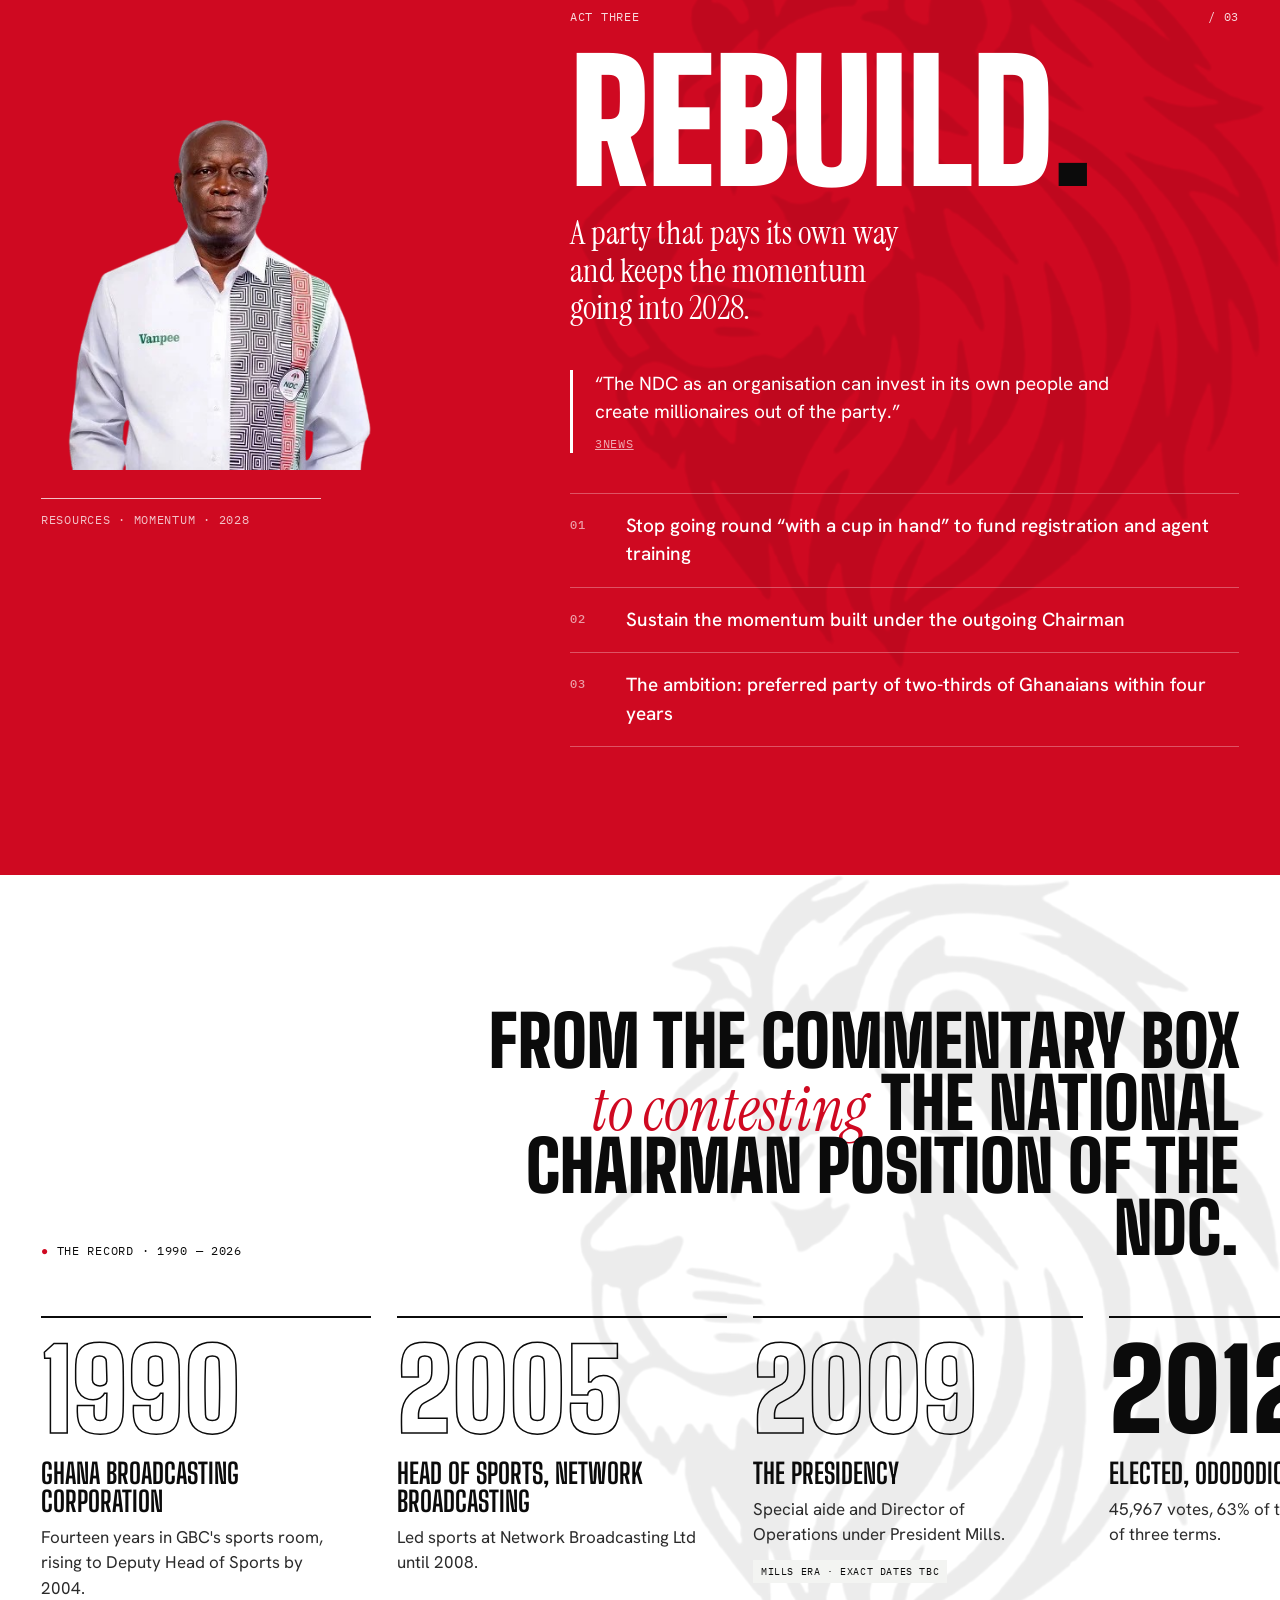
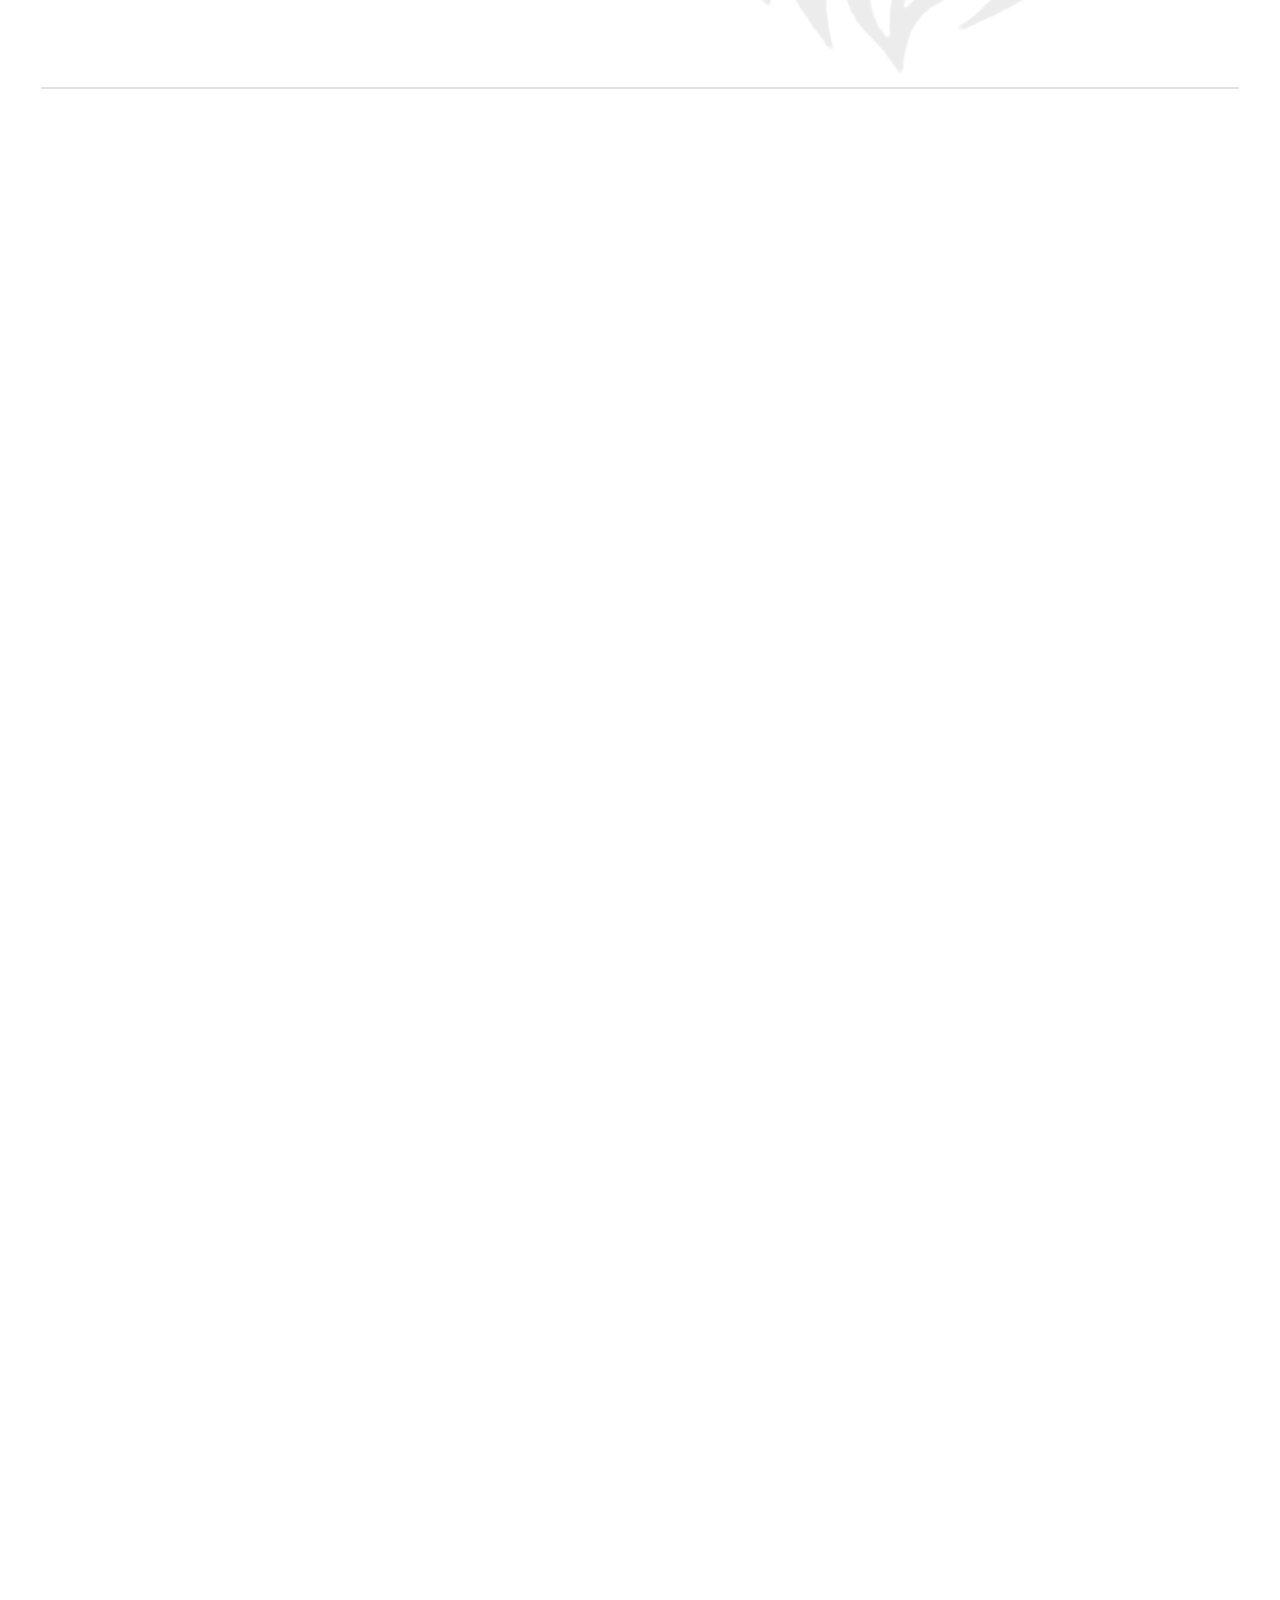
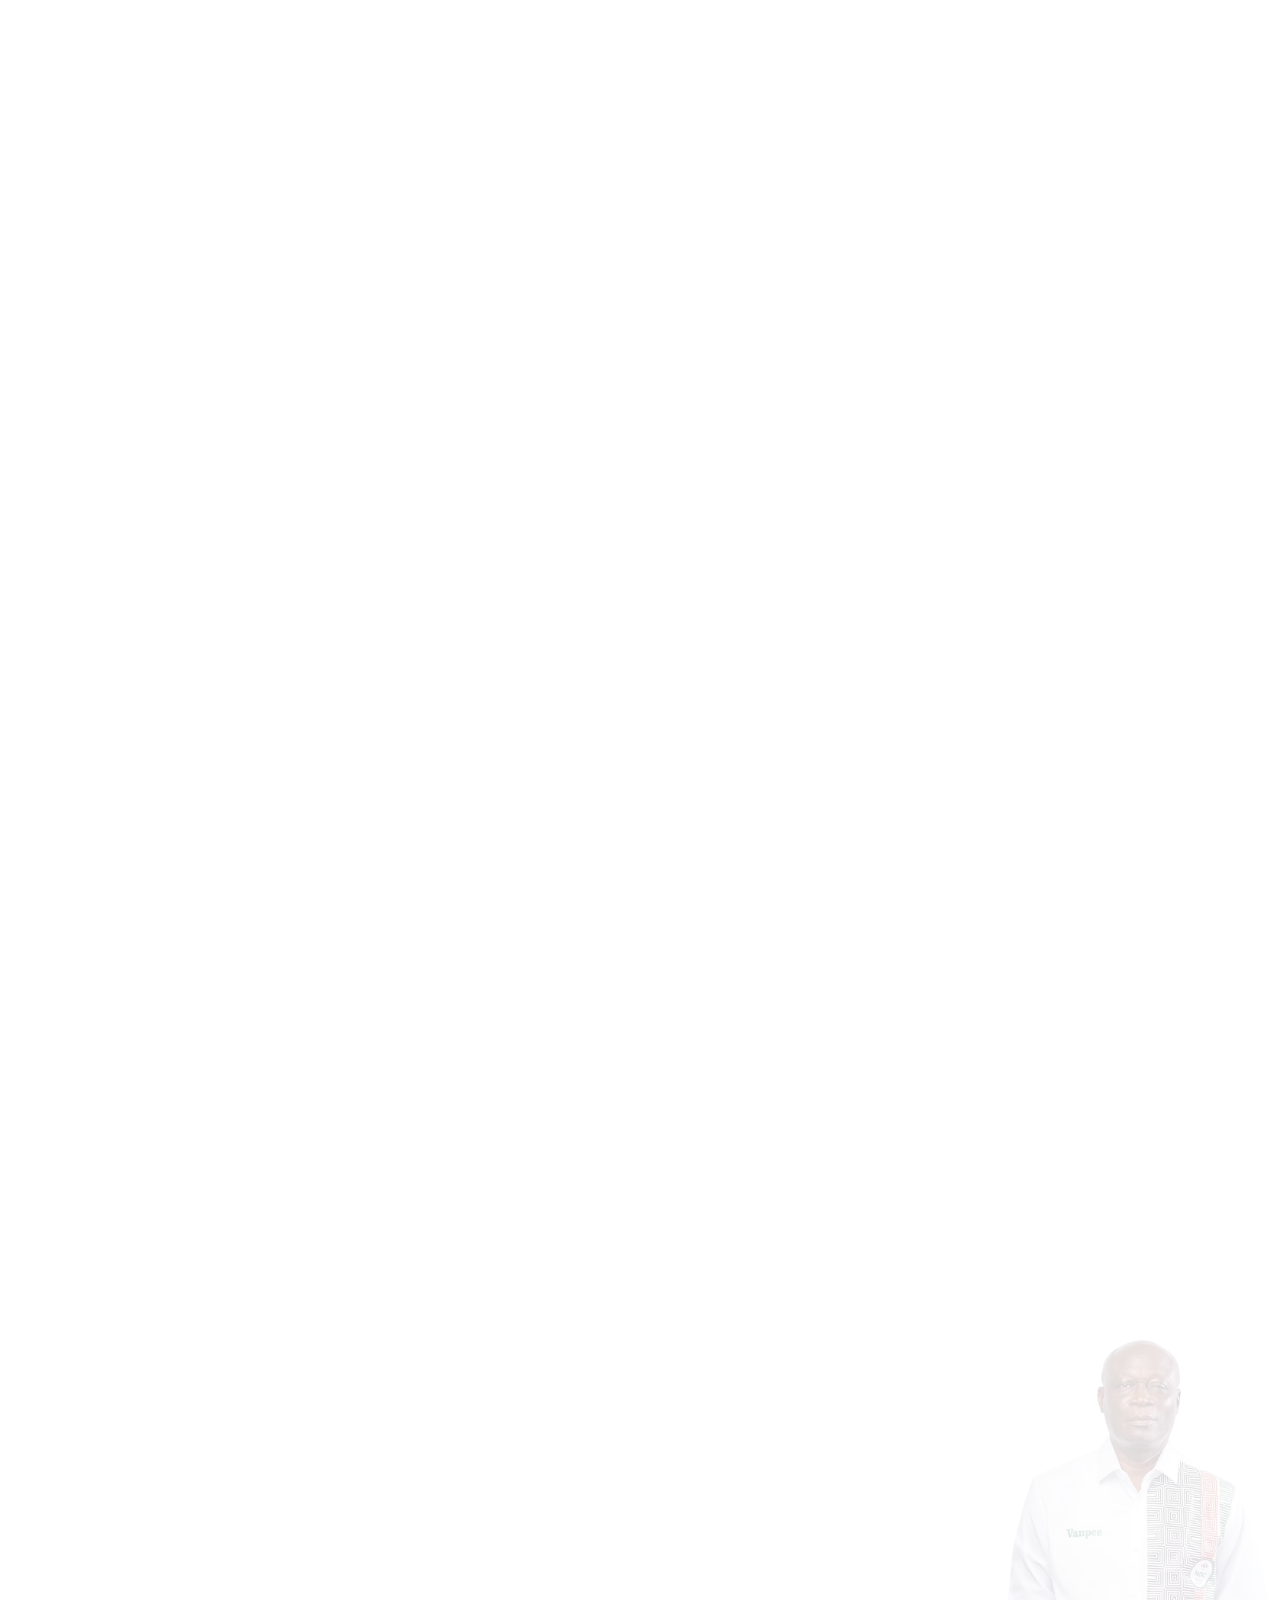
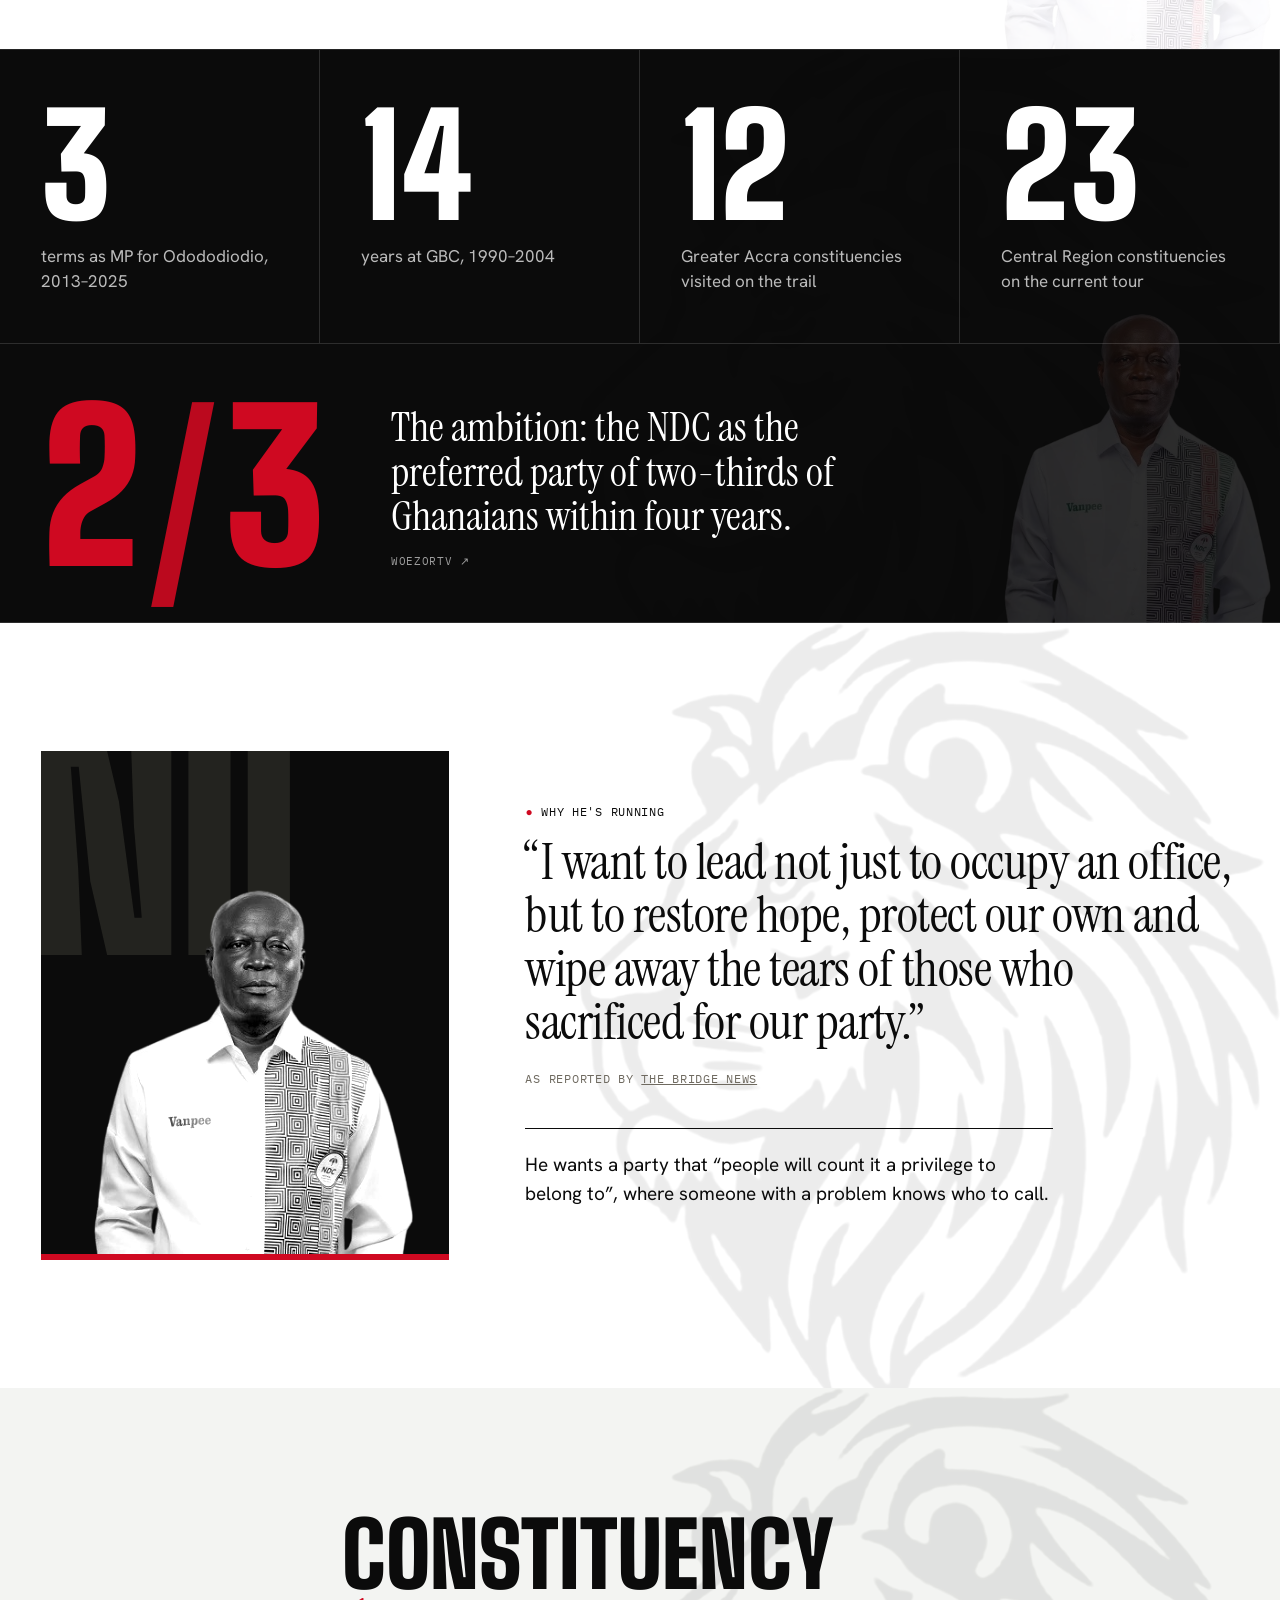
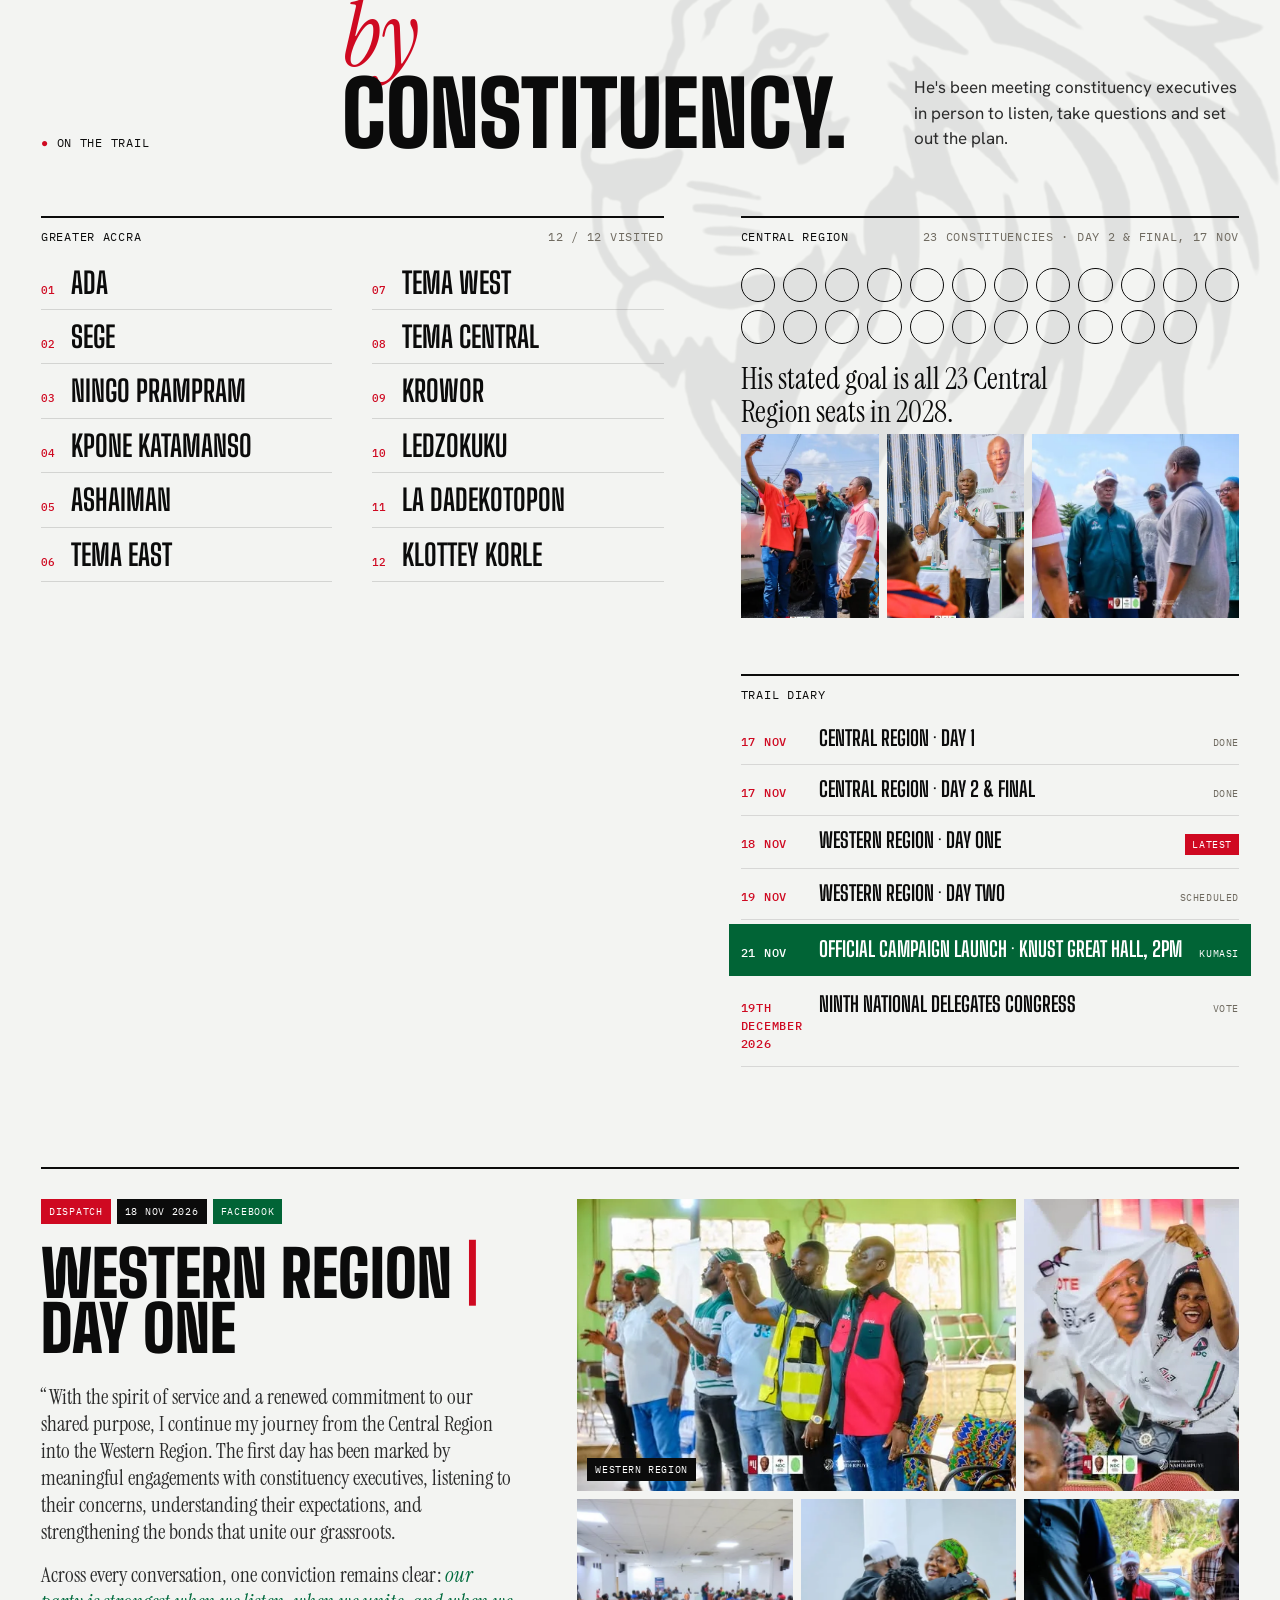
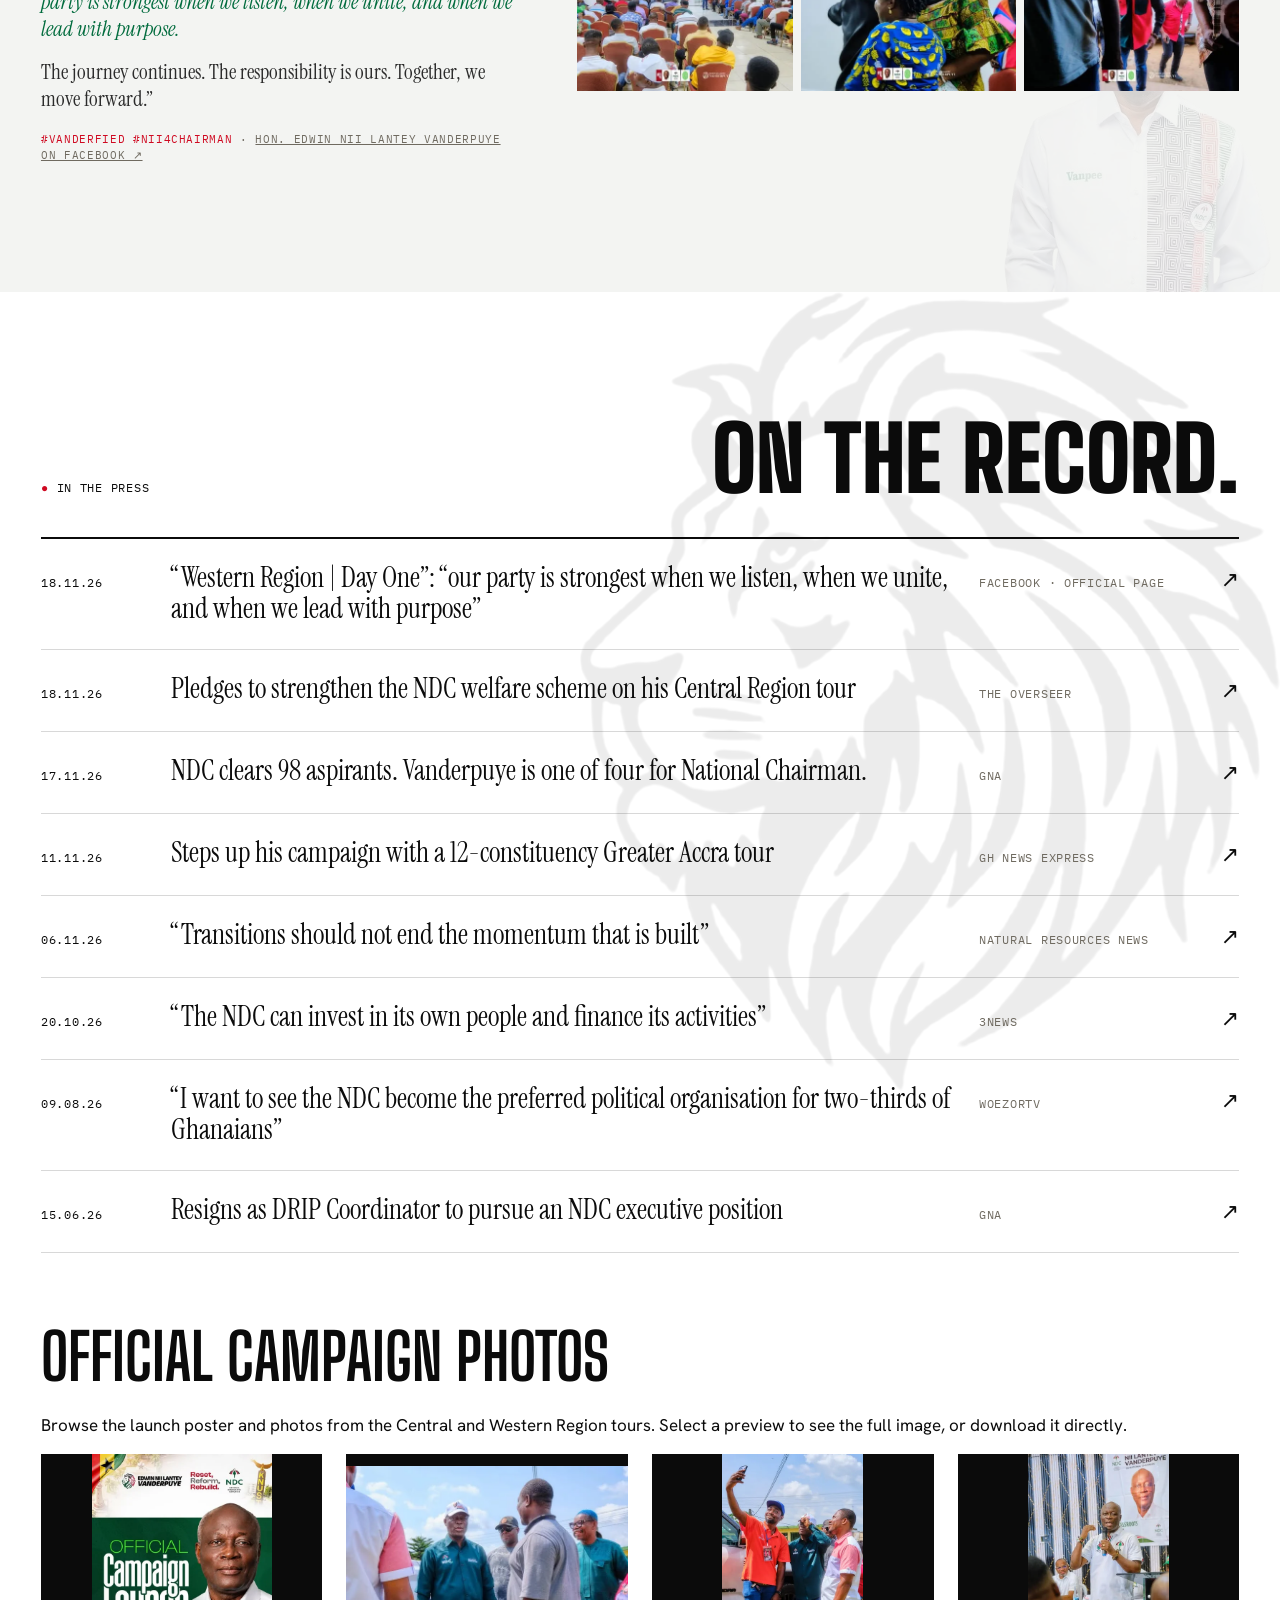
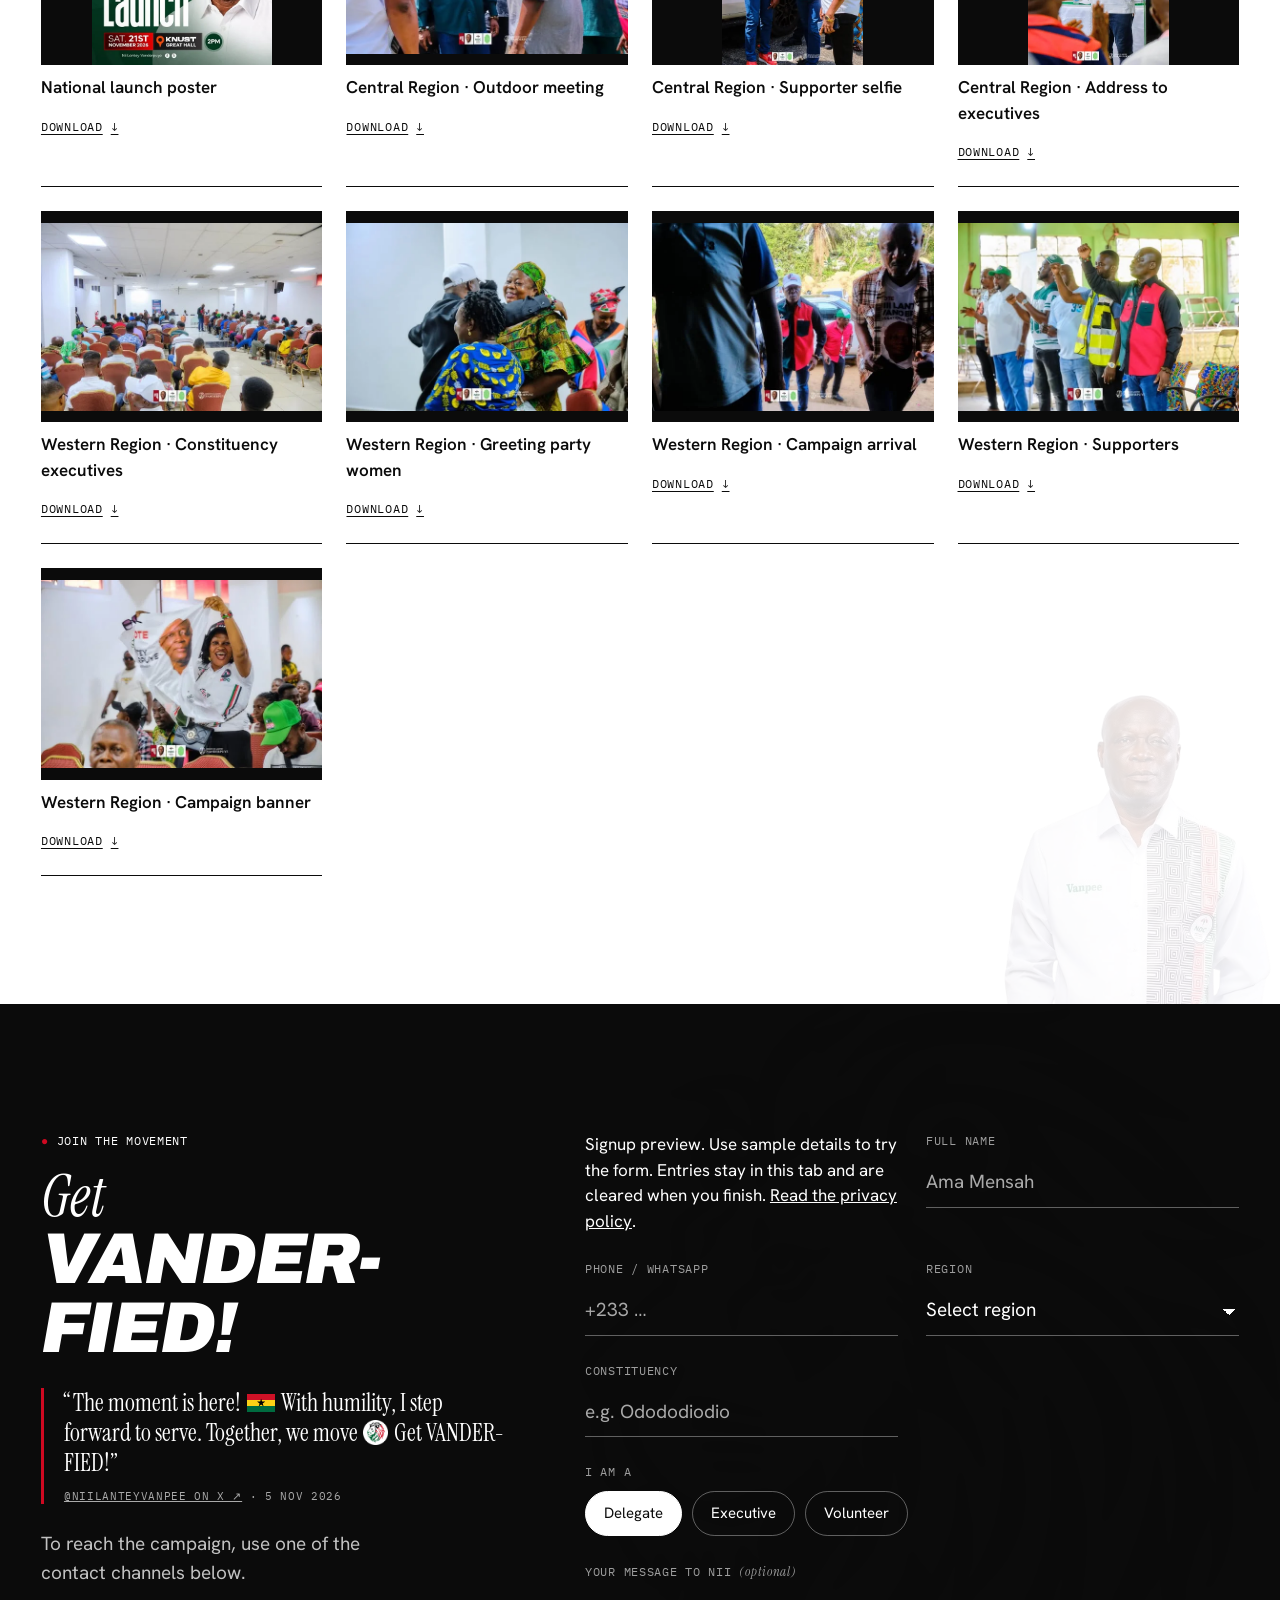
==== commit 0f9b3337: "Add files via upload" ====
--- a/index.html
+++ b/index.html
@@ -2,6 +2,7 @@
 <html lang="en">
 <head>
 <meta charset="utf-8" />
+<meta http-equiv="Content-Security-Policy" content="form-action 'none'" />
 <meta name="viewport" content="width=device-width, initial-scale=1" />
 <title>Edwin Nii Lantey Vanderpuye | NDC National Chairman Campaign</title>
 <meta name="description" content="Explore Edwin Nii Lantey Vanderpuye’s campaign for NDC National Chairman, his Reset, Reform, Rebuild plan, and the 21 November 2026 launch at KNUST Great Hall." />
@@ -74,7 +75,7 @@
   <a class="btn-join" href="#join"><span class="lg-only">Join the movement </span><span class="sm-only">Join </span><span aria-hidden="true">↘</span></a>
 </header>
 
-<main>
+<main id="main-content" tabindex="-1">
 <section class="hero" aria-labelledby="hero-name">
   <div class="hero-meta mono">
     <span>NDC · Ninth National Delegates Congress</span>
@@ -247,8 +248,7 @@
 
 <section class="pull">
   <figure class="pull-photo">
-    <div class="pp-panel"><span class="pp-word" aria-hidden="true">Nii</span><img src="/img/nii-cutout.webp" alt="Nii Lantey Vanderpuye" loading="lazy" width="1400" height="1907" /></div>
-    <figcaption class="mono"><span>Nii Lantey Vanderpuye</span><span>Photo: <a href="https://commons.wikimedia.org/wiki/File:Honourable_Edwin_Nii_Lantey_Vanderpuye.jpg">Kash001 / Wikimedia Commons</a> · <a href="https://creativecommons.org/licenses/by/4.0/">CC BY 4.0</a> · Background removed</span></figcaption>
+    <div class="pp-panel"><span class="pp-word" aria-hidden="true">Nii</span><img src="/img/nii-hero-removebg.png" alt="Nii Lantey Vanderpuye" loading="lazy" width="393" height="443" /></div>
   </figure>
   <div class="pull-text">
     <p class="mono kicker"><span class="red">●</span> Why he's running</p>
@@ -392,7 +392,7 @@
       <p>“The moment is here! <span class="gh-flag" role="img" aria-label="Ghana flag"><i></i></span> With humility, I step forward to serve. Together, we move <img class="inline-lion" src="/img/lion-badge-128.png" alt="lion" width="22" height="22" /> Get VANDER-FIED!”</p>
       <footer class="mono"><a href="https://x.com/niilanteyvanpee" target="_blank" rel="noopener">@niilanteyvanpee on X ↗</a> · 5 Nov 2026</footer>
     </blockquote>
-    <p>Delegates, executives, volunteers: your voice matters here. Tell us where you are and we'll find you.</p>
+    <p>To reach the campaign, use one of the contact channels below.</p>
     <ul class="socials" aria-label="Follow the campaign">
       <li><a href="https://www.facebook.com/profile.php?id=100059487464678" target="_blank" rel="noopener"><span class="mono">Facebook</span><b>Hon. Edwin Nii Lantey Vanderpuye</b><span aria-hidden="true">↗</span></a></li>
       <li><a href="https://x.com/niilanteyvanpee" target="_blank" rel="noopener"><span class="mono">X</span><b>@niilanteyvanpee</b><span aria-hidden="true">↗</span></a></li>
@@ -400,6 +400,7 @@
     </ul>
   </div>
   <form class="join-form" novalidate>
+    <p class="full">Signup preview. Use sample details to try the form. Entries stay in this tab and are cleared when you finish. <a href="/privacy.html">Read the privacy policy</a>.</p>
     <label class="f"><span class="mono">Full name</span><input name="name" required autocomplete="name" placeholder="Ama Mensah" /></label>
     <label class="f"><span class="mono">Phone / WhatsApp</span><input name="phone" required inputmode="tel" autocomplete="tel" placeholder="+233 …" /></label>
     <label class="f"><span class="mono">Region</span>
@@ -414,7 +415,7 @@
       <label><input type="radio" name="role" value="volunteer" /><span>Volunteer</span></label>
     </fieldset>
     <label class="f full"><span class="mono">Your message to Nii <em>(optional)</em></span><textarea name="msg" rows="3" placeholder="What should the next Chairman hear from your constituency?"></textarea></label>
-    <button type="submit" class="submit"><span>Count me in</span><span aria-hidden="true">→</span></button>
+    <button type="submit" class="submit"><span>Finish preview</span><span aria-hidden="true">→</span></button>
     <p class="form-status mono" role="status" aria-live="polite"></p>
   </form>
 </section>
@@ -444,7 +445,7 @@
     </ul>
   </div>
   <div class="foot-row fine">
-    <p>Not an official publication of the National Democratic Congress or the campaign.</p>
+    <nav aria-label="Site information"><a href="/privacy.html">Privacy &amp; data</a> · <a href="#join">Contact</a></nav>
     <a class="mono" href="#top">Back to top ↑</a>
   </div>
 </footer>
--- a/assets/campaign.css
+++ b/assets/campaign.css
@@ -94,3 +94,6 @@
   .rc:not(.rc-end) { grid-template-columns: 77px minmax(0, 1fr); gap: 4px 12px; }
   .rc b { font-size: 44px; }
 }
+.privacy-page { max-width: 72ch; margin-inline: auto; padding: clamp(32px, 7vw, 88px) 22px; line-height: 1.6; }
+.privacy-page h1 { font: 900 clamp(48px, 9vw, 88px)/1 var(--display); margin: 32px 0 8px; }
+.privacy-page h2 { font-size: 1.35rem; margin: 28px 0 6px; }
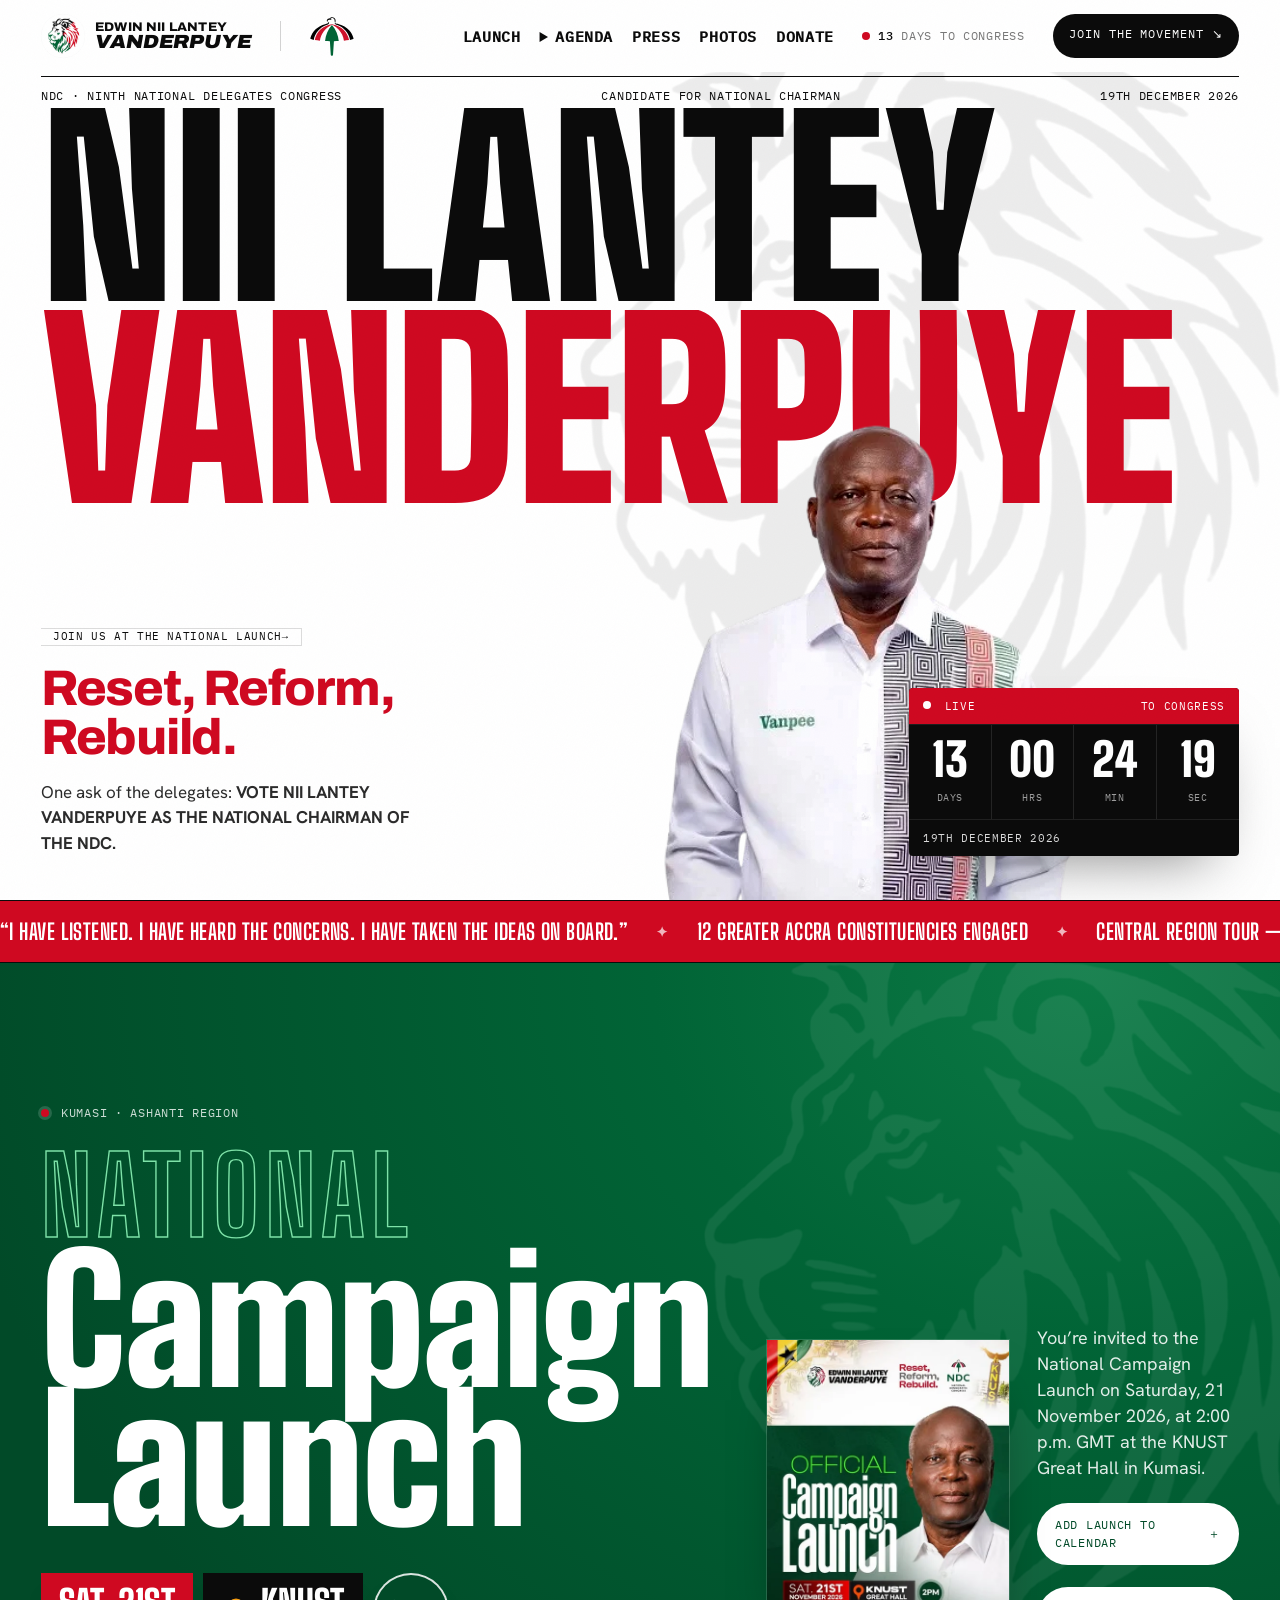
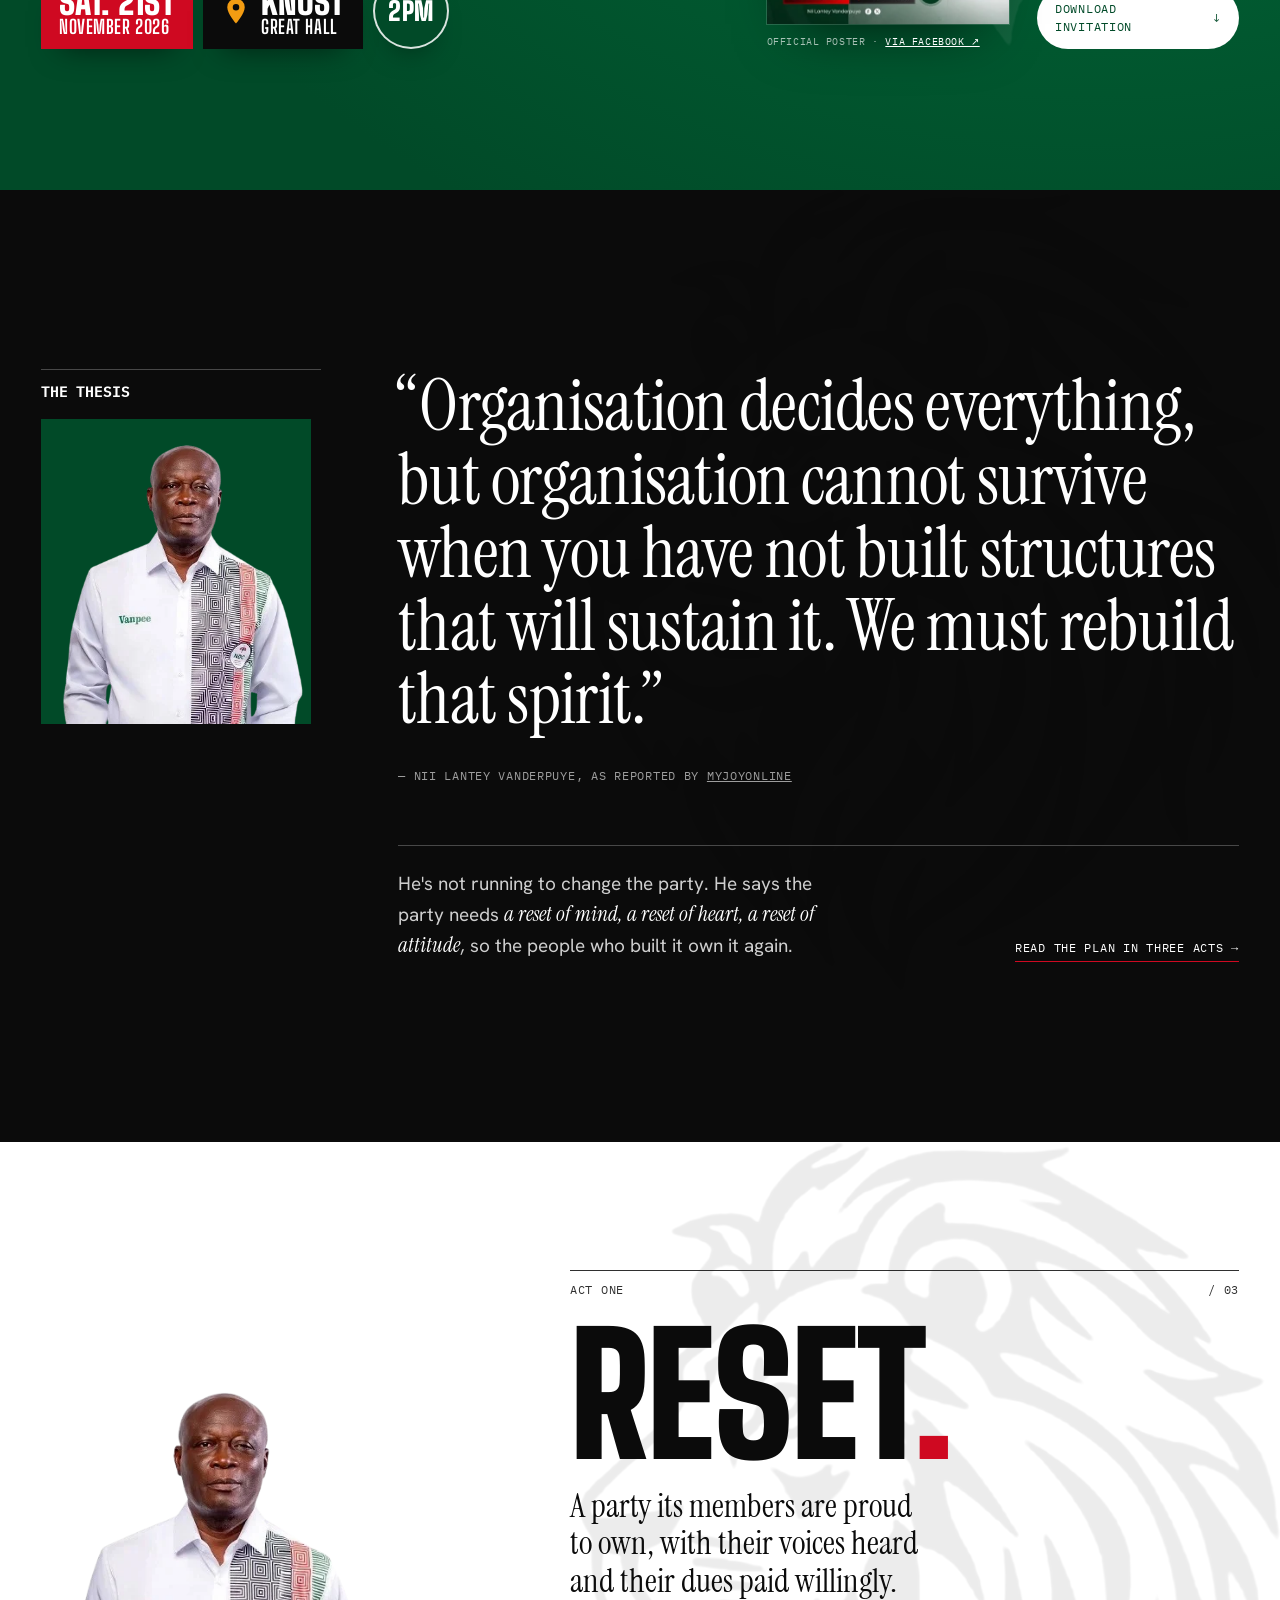
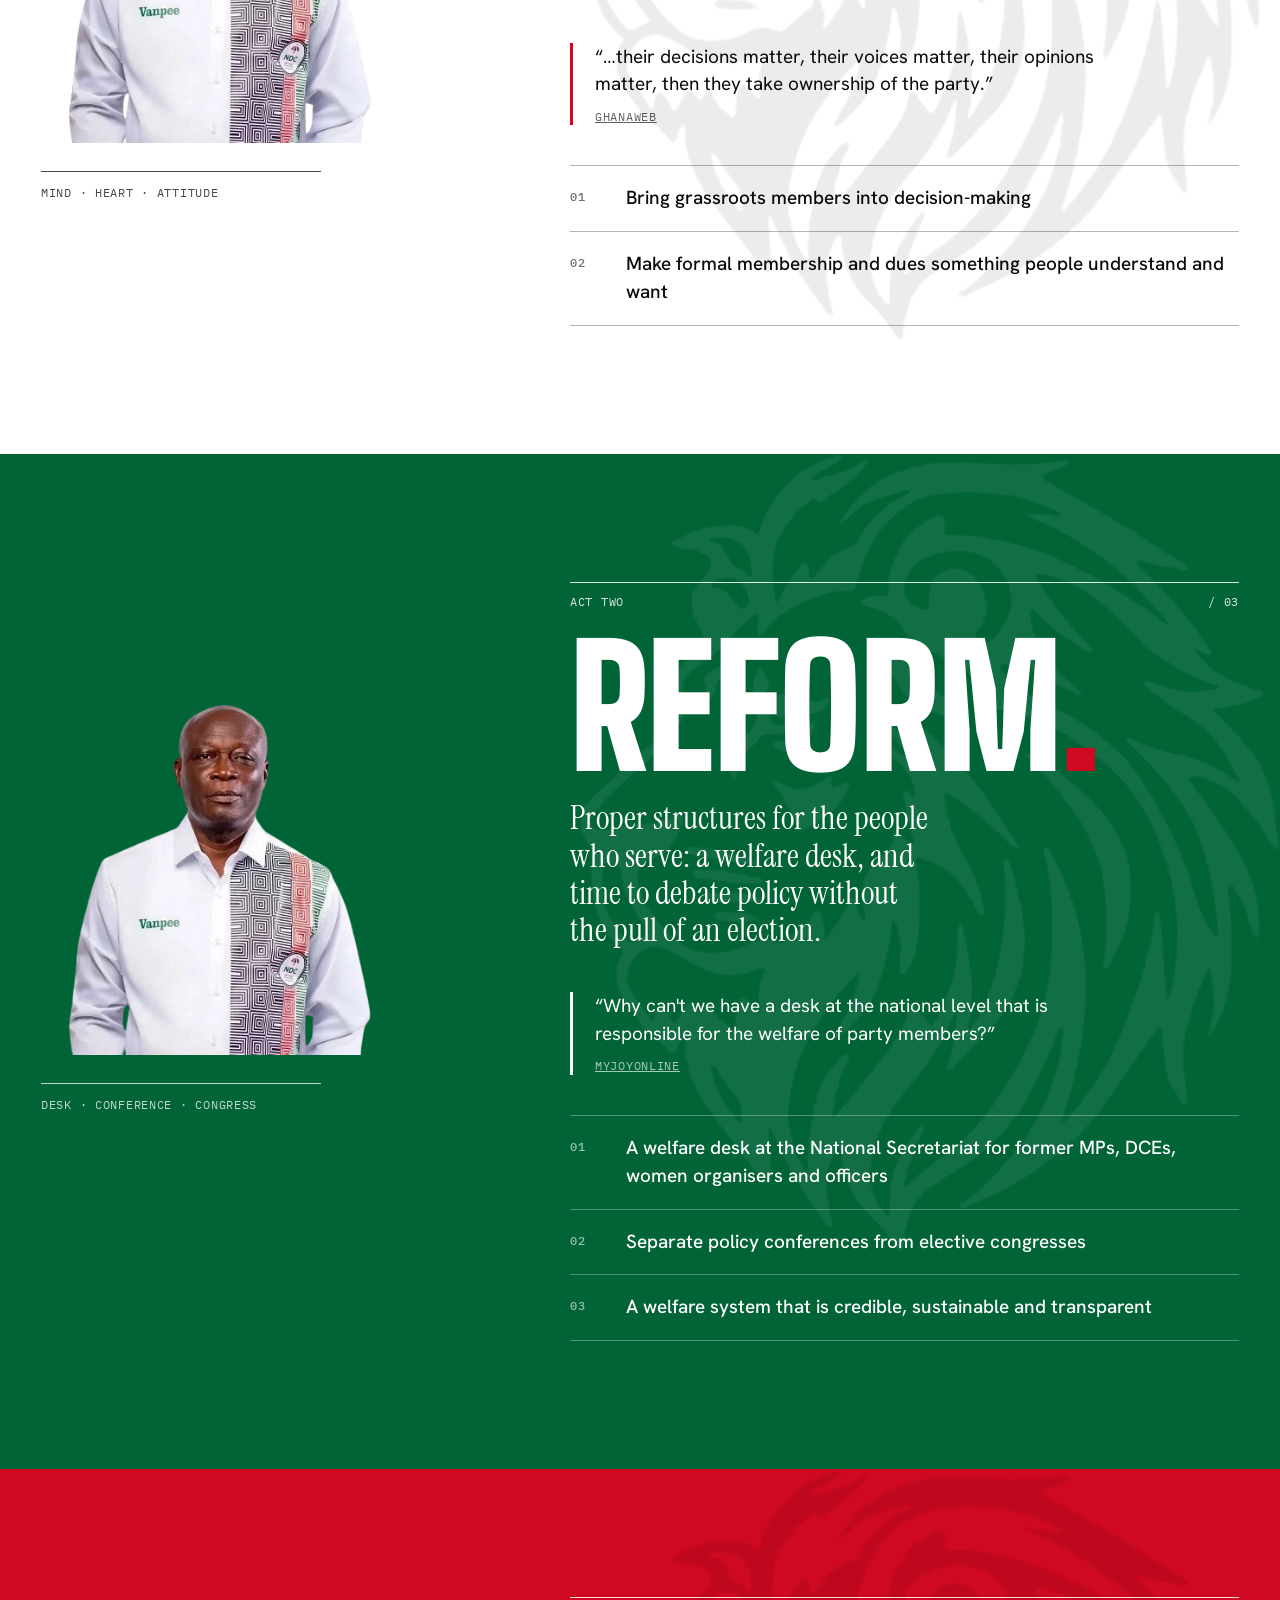
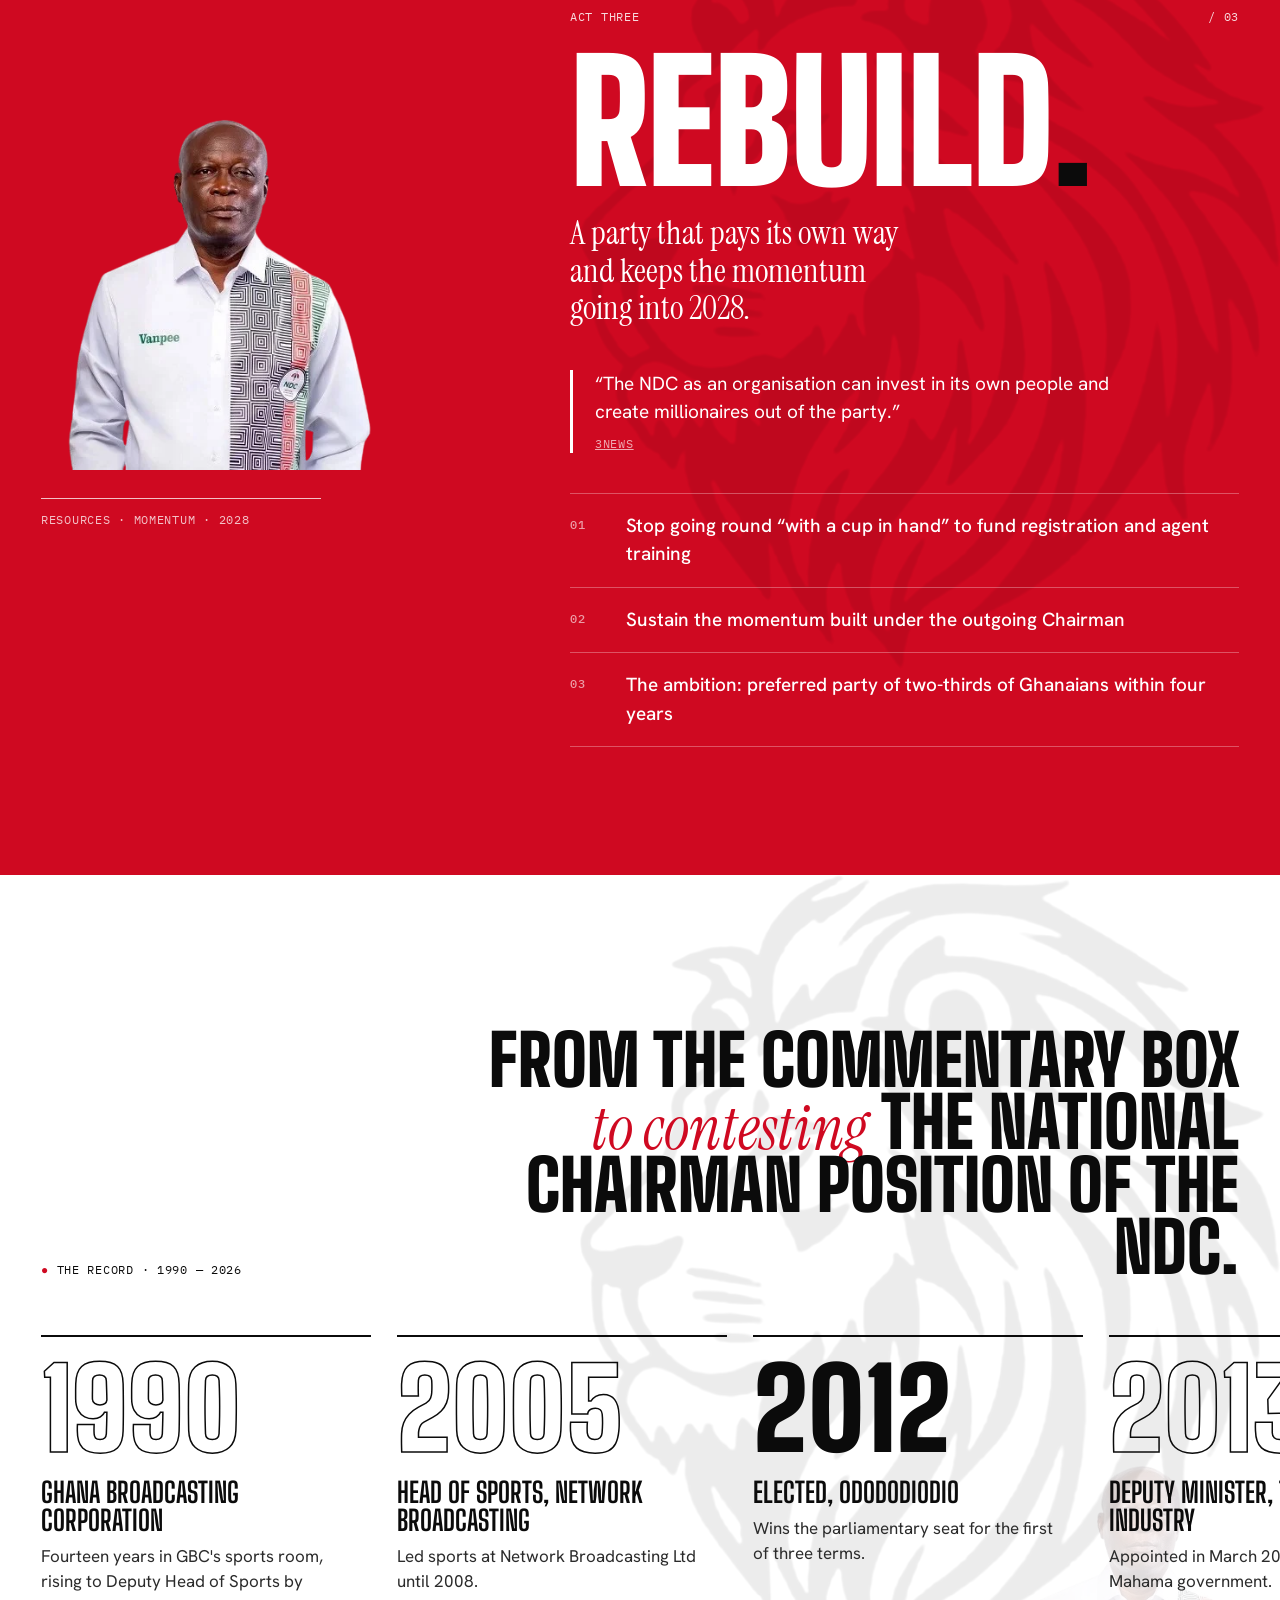
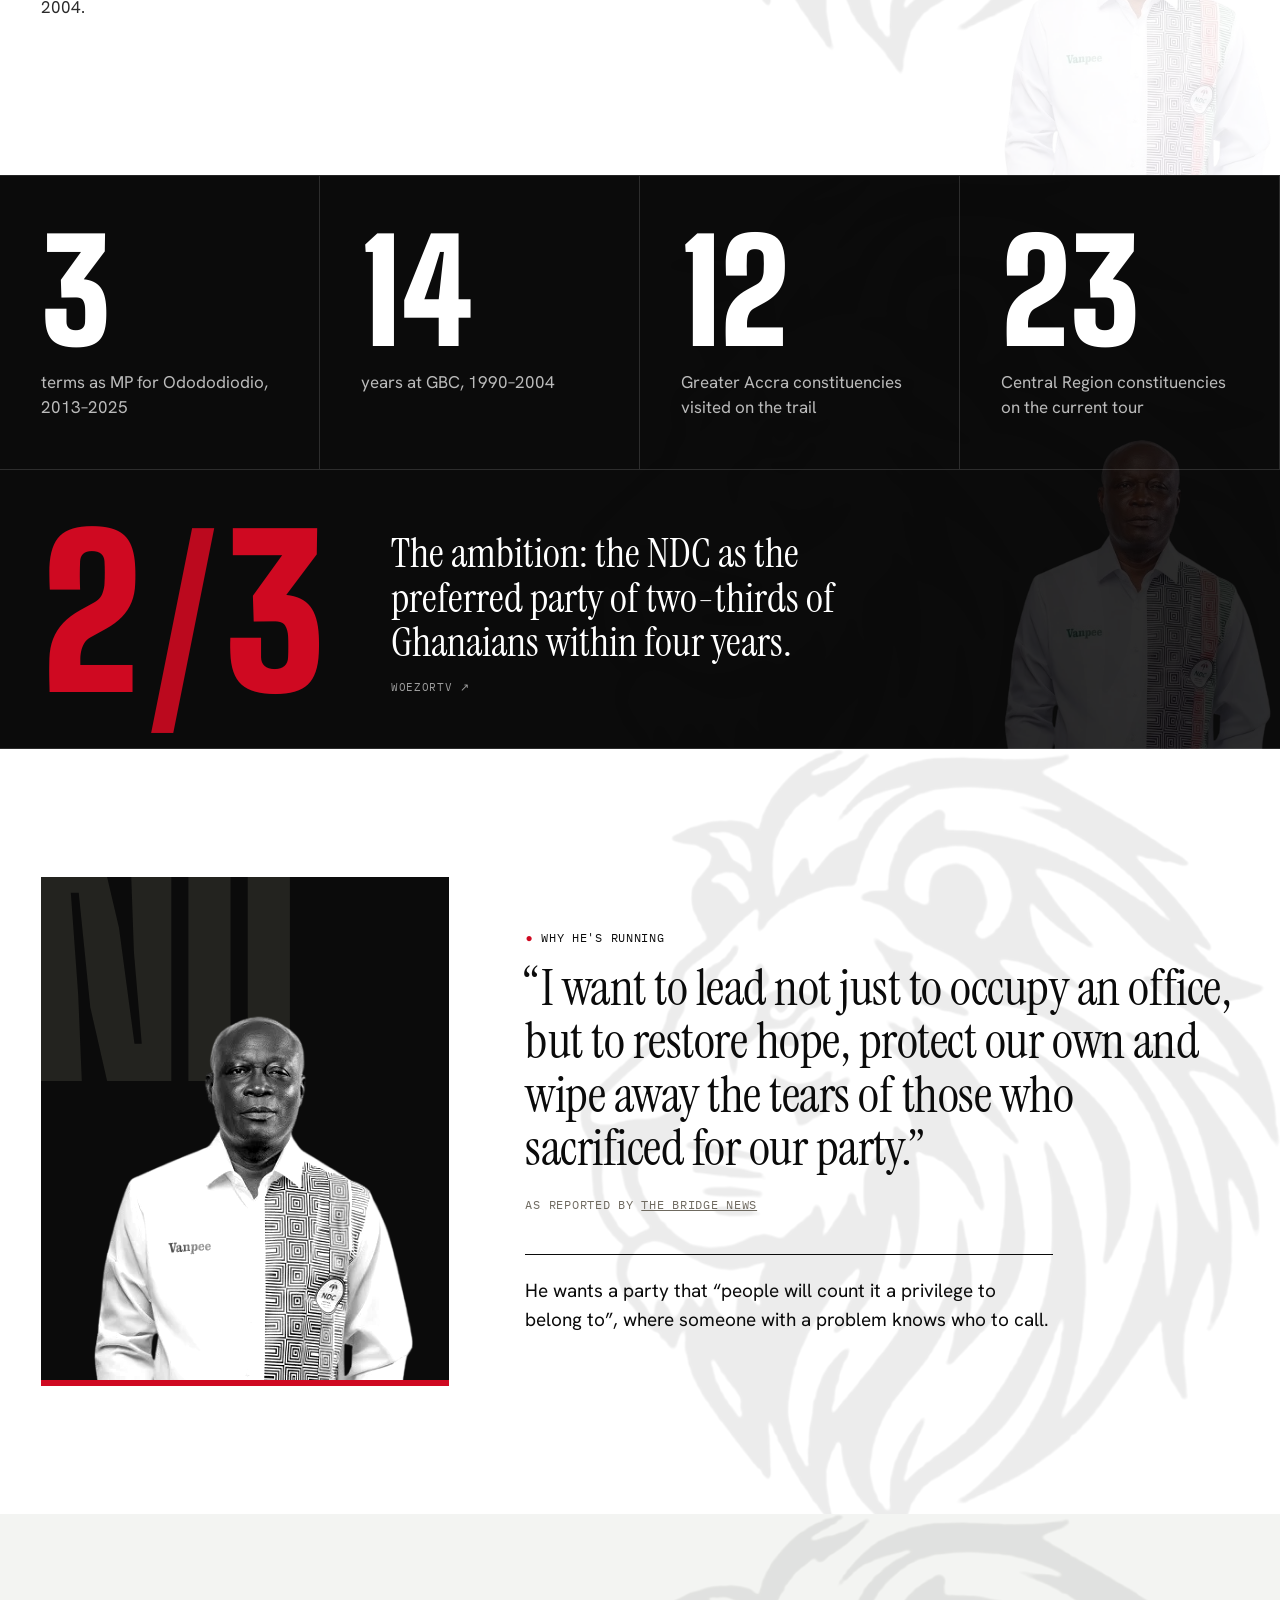
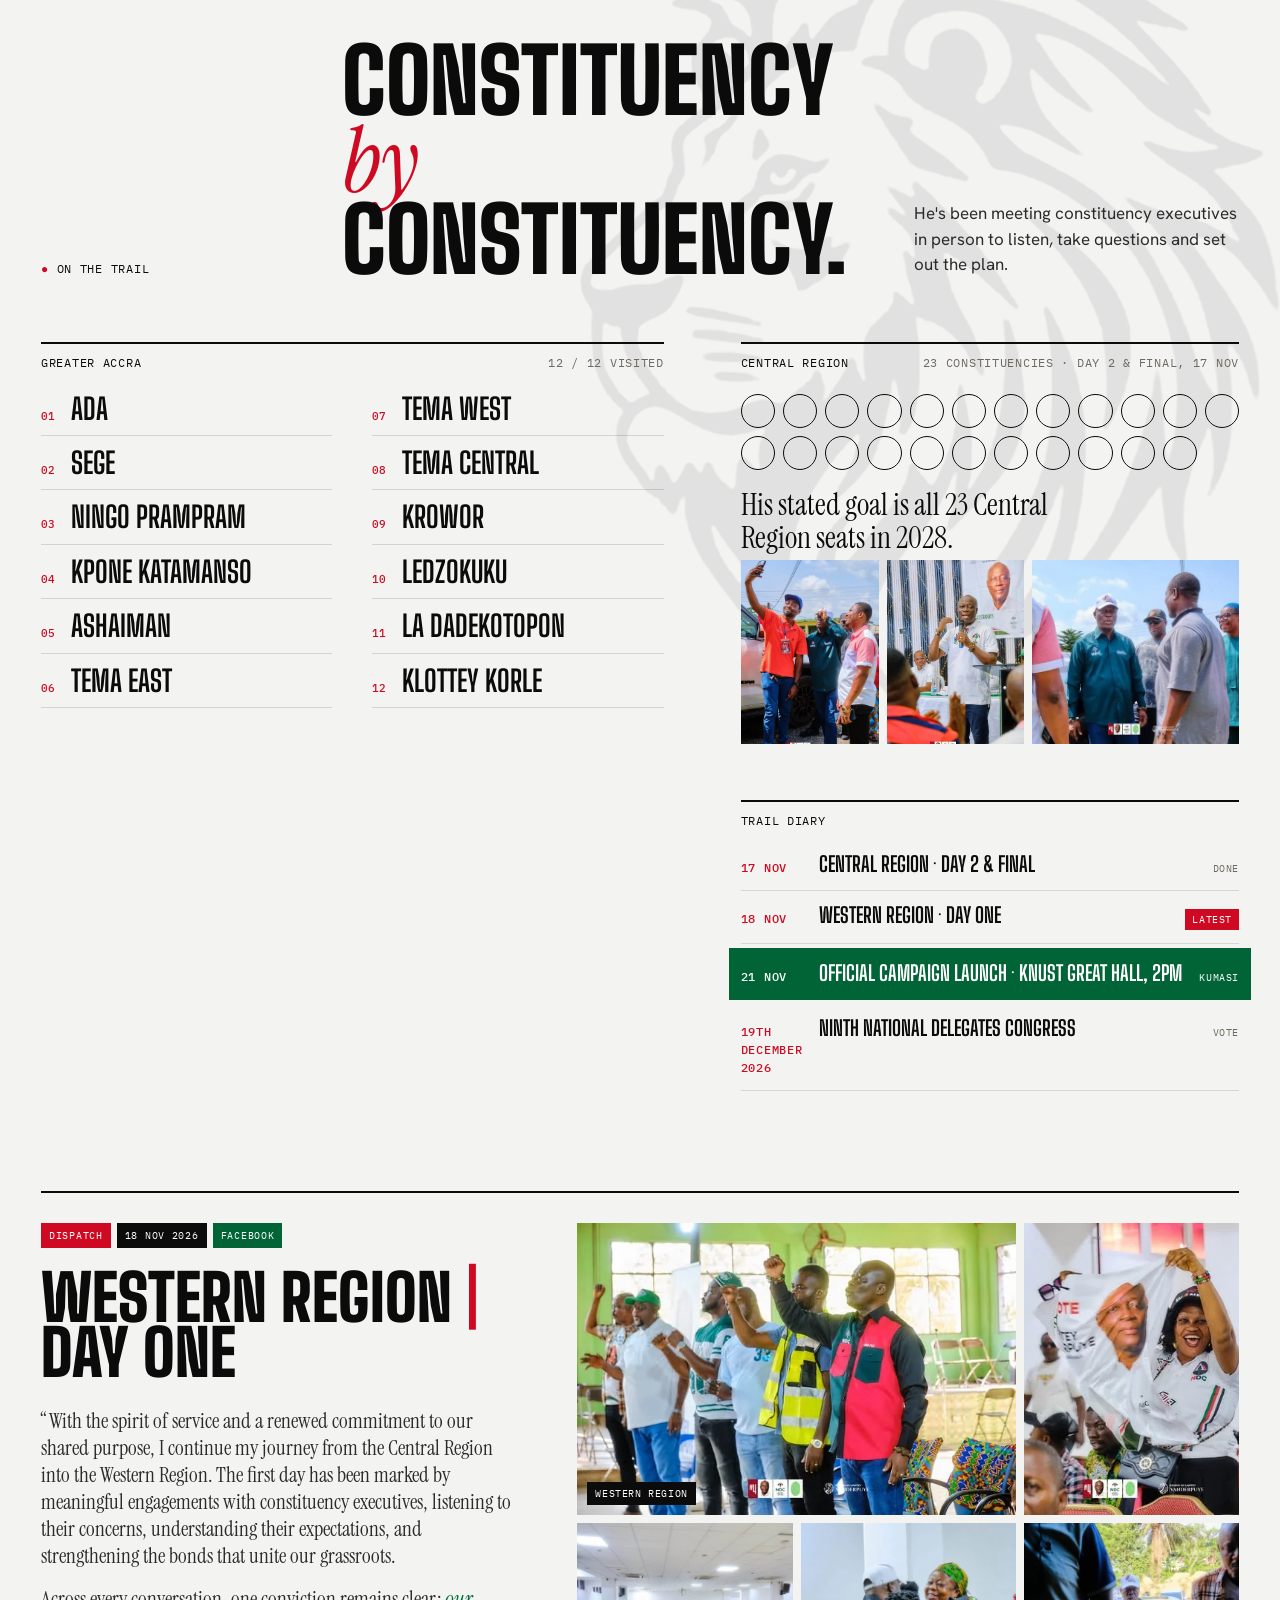
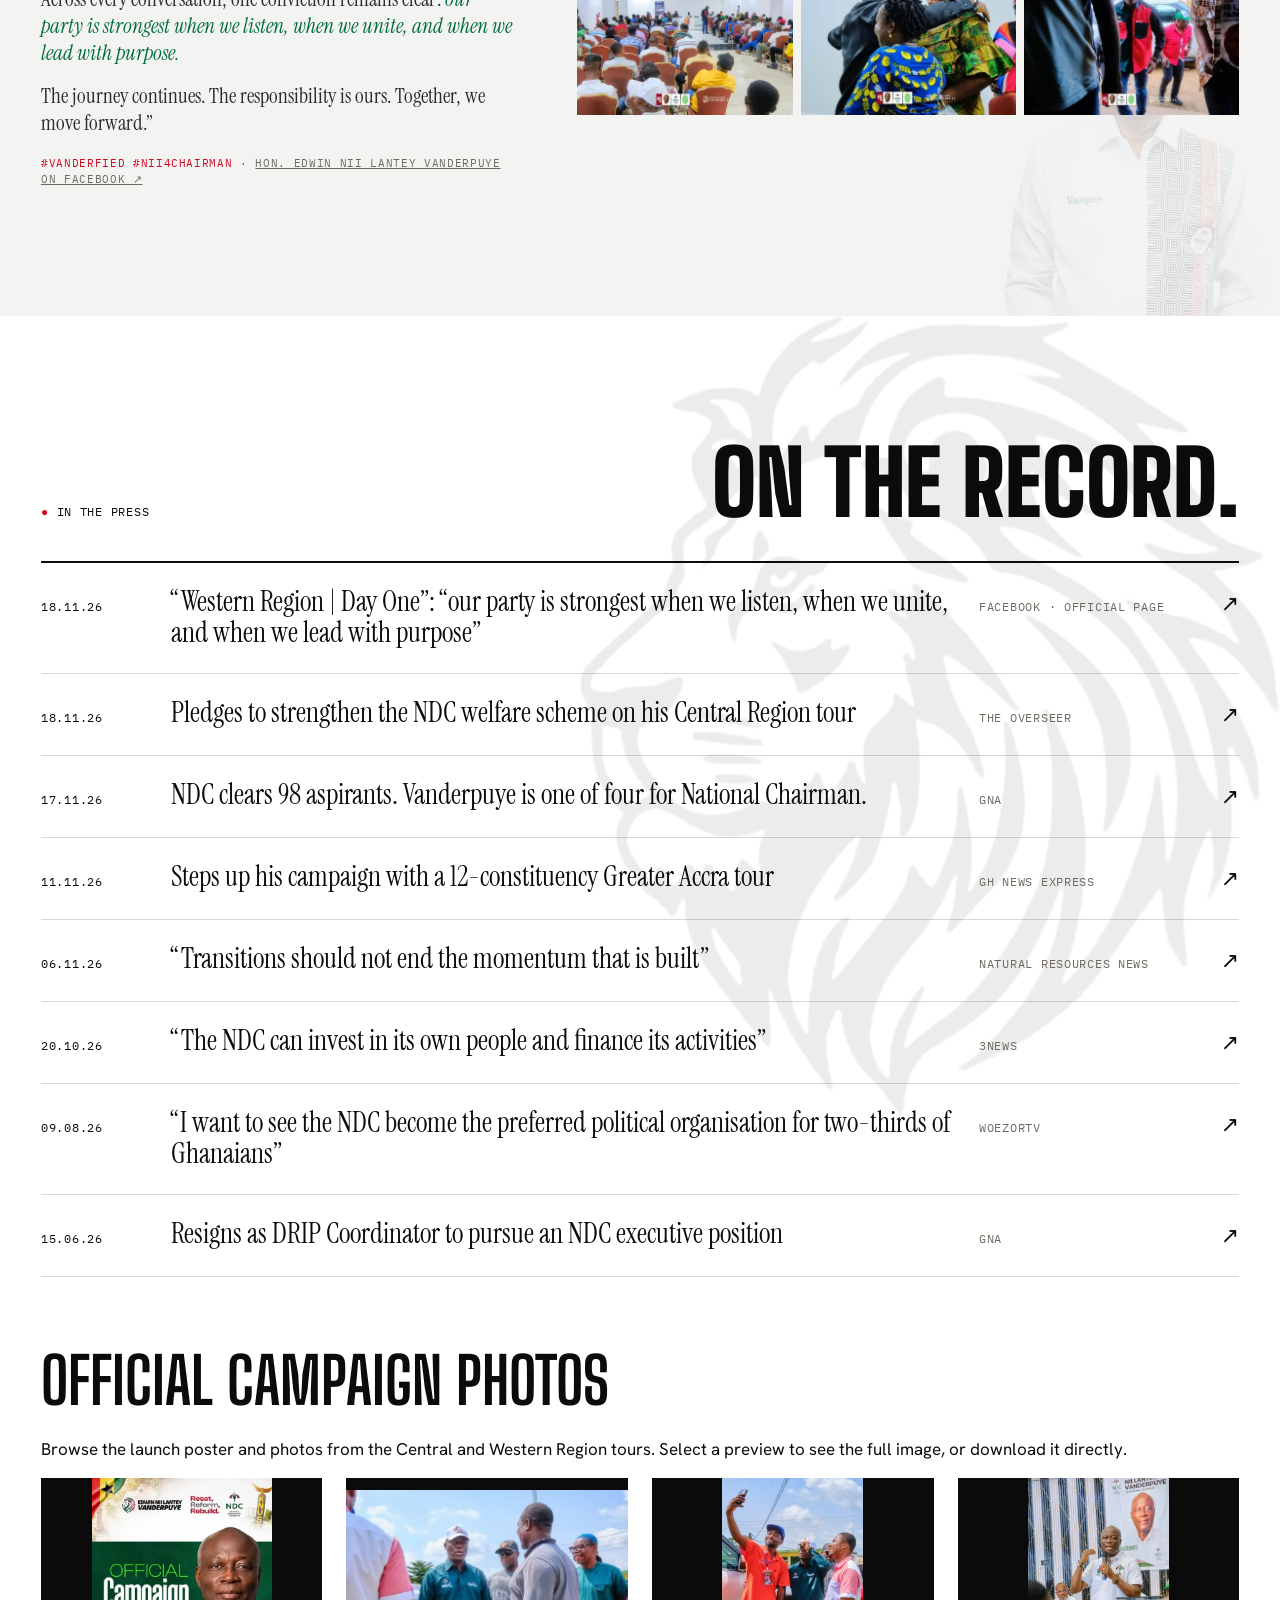
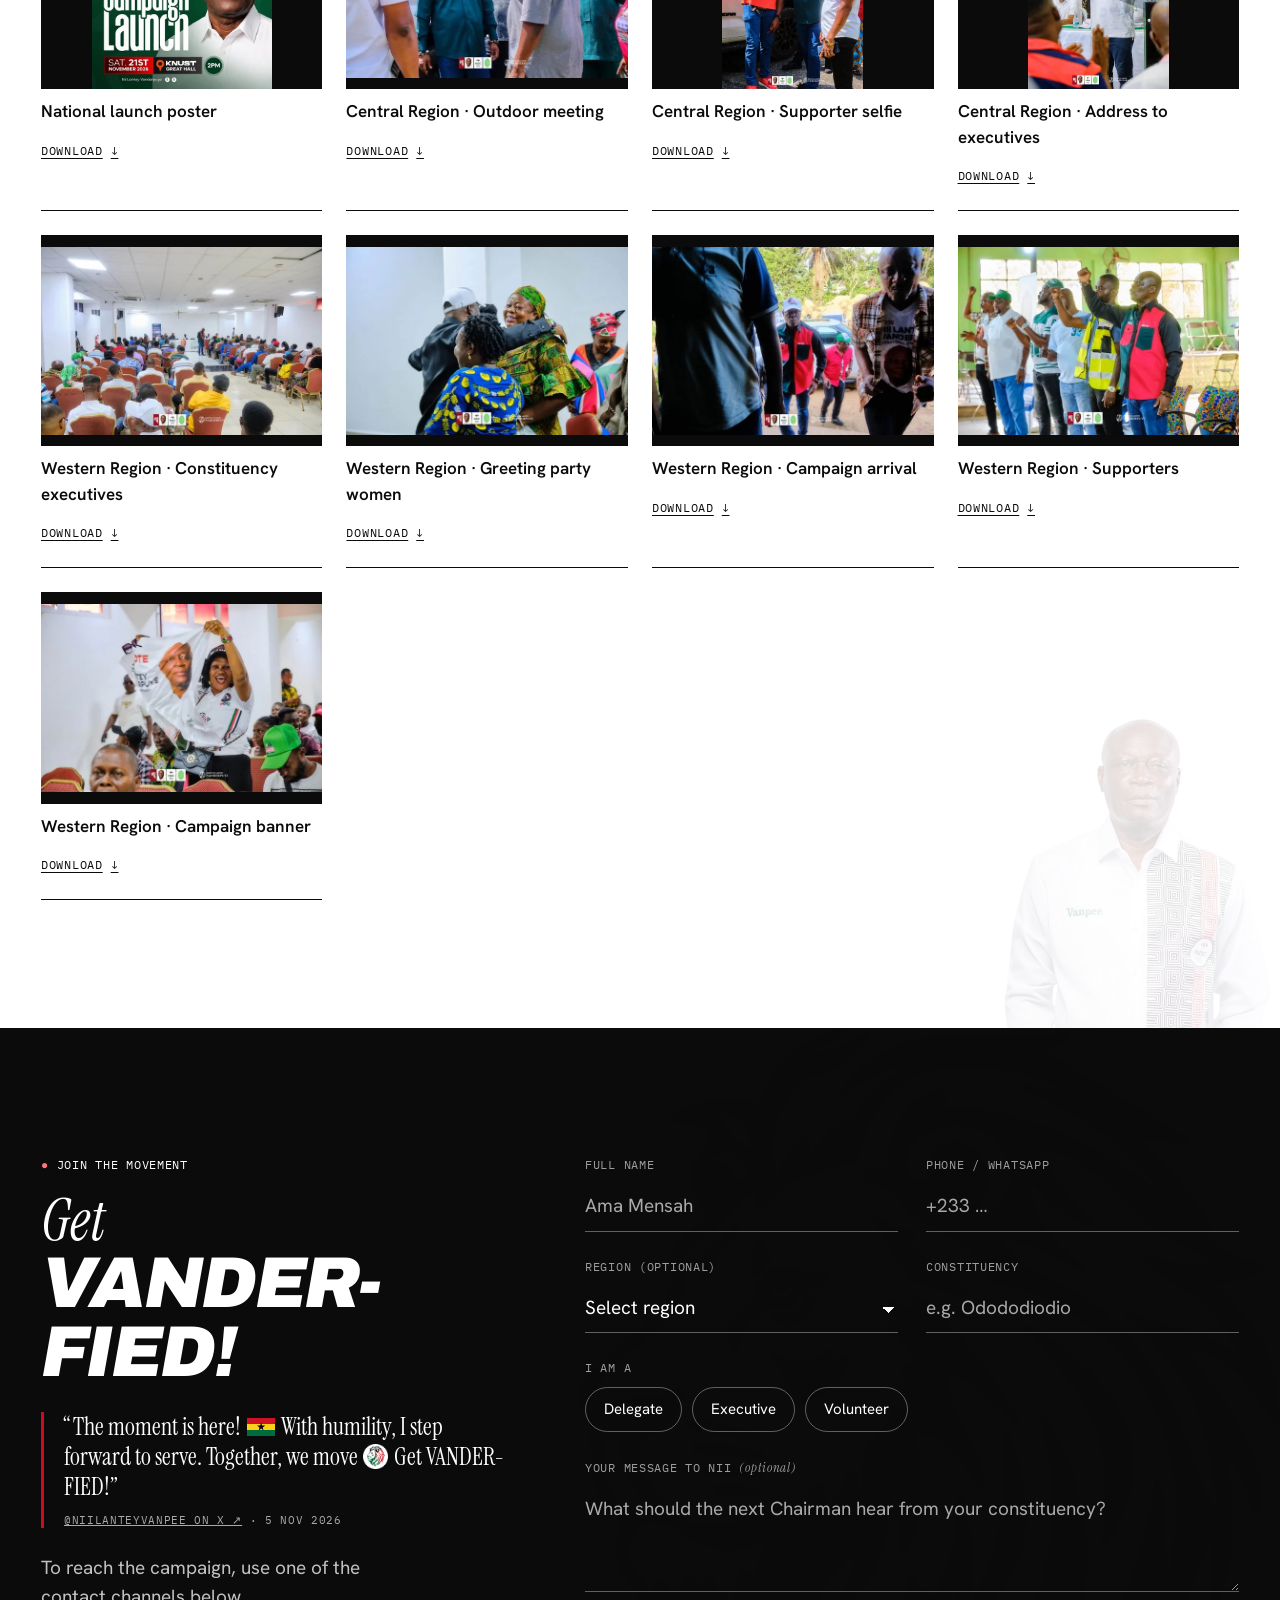
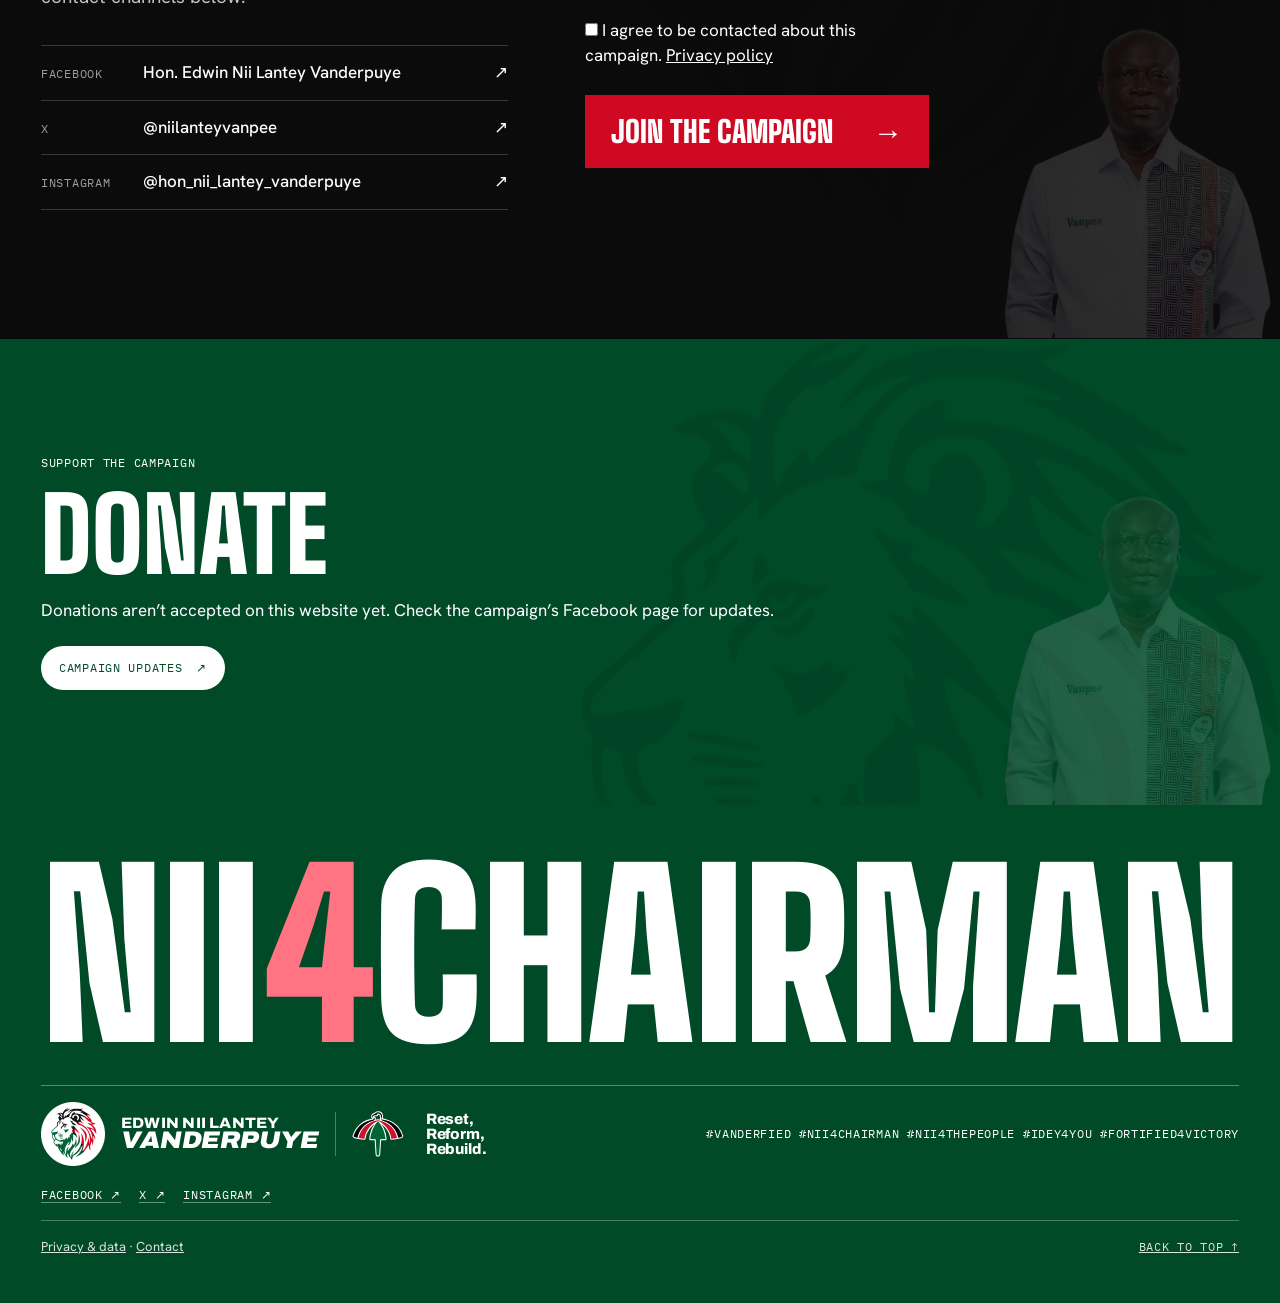
==== commit 3b0a053d: "Add files via upload" ====
--- a/index.html
+++ b/index.html
@@ -2,7 +2,7 @@
 <html lang="en">
 <head>
 <meta charset="utf-8" />
-<meta http-equiv="Content-Security-Policy" content="form-action 'none'" />
+<meta http-equiv="Content-Security-Policy" content="form-action 'self'" />
 <meta name="viewport" content="width=device-width, initial-scale=1" />
 <title>Edwin Nii Lantey Vanderpuye | NDC National Chairman Campaign</title>
 <meta name="description" content="Explore Edwin Nii Lantey Vanderpuye’s campaign for NDC National Chairman, his Reset, Reform, Rebuild plan, and the 21 November 2026 launch at KNUST Great Hall." />
@@ -42,12 +42,13 @@
 <link rel="icon" href="/favicon.ico" sizes="any" />
 <link rel="icon" href="/favicon-32.png" sizes="32x32" type="image/png" />
 <link rel="apple-touch-icon" href="/apple-touch-icon.png" />
-<link rel="preload" as="image" href="/img/nii-hero-removebg.png" />
-  <script type="module" crossorigin src="/assets/index-Dlv8k-Qb.js"></script>
+<link rel="preload" as="image" href="/img/nii-campaign.webp" />
+  <script type="module" src="/assets/campaign.js"></script>
   <link rel="stylesheet" crossorigin href="/assets/index-BBf6ueGo.css">
   <link rel="stylesheet" href="/assets/campaign.css" />
 </head>
 <body>
+<a class="skip-link" href="#main-content">Skip to main content</a>
 <div class="grain" aria-hidden="true"></div>
 
 <header class="bar" id="top">
@@ -89,7 +90,7 @@
   </h1>
 
   <figure class="hero-figure">
-    <img src="/img/nii-hero-removebg.png" alt="Edwin Nii Lantey Vanderpuye wearing a white shirt with an NDC badge" width="393" height="443" fetchpriority="high" />
+    <img src="/img/nii-campaign.webp" alt="Edwin Nii Lantey Vanderpuye wearing a white shirt with an NDC badge" width="393" height="443" fetchpriority="high" />
   </figure>
 
   <div class="hero-slogan">
@@ -147,7 +148,7 @@
     </figure>
     <div class="launch-copy">
       <p>You’re invited to the National Campaign Launch on <time datetime="2026-11-21T14:00:00+00:00">Saturday, 21 November 2026, at 2:00 p.m. GMT</time> at the KNUST Great Hall in Kumasi.</p>
-      <a class="btn-cal mono" href="#" data-ics>Add to calendar <span aria-hidden="true">＋</span></a>
+      <a class="btn-cal mono" href="/launch.ics" download>Add launch to calendar <span aria-hidden="true">＋</span></a>
       <a class="btn-cal mono" href="/img/launch-poster.webp" download>Download invitation <span aria-hidden="true">↓</span></a>
     </div>
   </div>
@@ -156,7 +157,7 @@
 <section class="thesis" id="thesis">
   <header class="thesis-profile">
     <h2 class="thesis-label mono">The thesis</h2>
-    <img src="/img/nii-hero-removebg.png" alt="Edwin Nii Lantey Vanderpuye" width="393" height="443" loading="lazy" decoding="async" />
+    <img src="/img/nii-campaign.webp" alt="Edwin Nii Lantey Vanderpuye" width="393" height="443" loading="lazy" decoding="async" />
   </header>
   <blockquote class="thesis-quote">
     <p class="scrub">“Organisation decides everything, but organisation cannot survive when you have not built structures that will sustain it. We must rebuild that spirit.”</p>
@@ -170,7 +171,7 @@
 
 <section class="acts" id="acts" aria-label="Reset, Reform, Rebuild">
   <article class="act act-1">
-    <div class="act-side"><img class="act-portrait" src="/img/nii-hero-removebg.png" alt="Edwin Nii Lantey Vanderpuye" width="393" height="443" loading="lazy" decoding="async" /><p class="act-cap mono">Mind · Heart · Attitude</p></div>
+    <div class="act-side"><img class="act-portrait" src="/img/nii-campaign.webp" alt="Edwin Nii Lantey Vanderpuye" width="393" height="443" loading="lazy" decoding="async" /><p class="act-cap mono">Mind · Heart · Attitude</p></div>
     <div class="act-body">
       <p class="mono act-k">Act One <span>/ 03</span></p>
       <h2 class="act-title">Reset<span class="red">.</span></h2>
@@ -184,7 +185,7 @@
   </article>
 
   <article class="act act-2">
-    <div class="act-side"><img class="act-portrait" src="/img/nii-hero-removebg.png" alt="Edwin Nii Lantey Vanderpuye" width="393" height="443" loading="lazy" decoding="async" /><p class="act-cap mono">Desk · Conference · Congress</p></div>
+    <div class="act-side"><img class="act-portrait" src="/img/nii-campaign.webp" alt="Edwin Nii Lantey Vanderpuye" width="393" height="443" loading="lazy" decoding="async" /><p class="act-cap mono">Desk · Conference · Congress</p></div>
     <div class="act-body">
       <p class="mono act-k">Act Two <span>/ 03</span></p>
       <h2 class="act-title">Reform<span class="red">.</span></h2>
@@ -199,7 +200,7 @@
   </article>
 
   <article class="act act-3">
-    <div class="act-side"><img class="act-portrait" src="/img/nii-hero-removebg.png" alt="Edwin Nii Lantey Vanderpuye" width="393" height="443" loading="lazy" decoding="async" /><p class="act-cap mono">Resources · Momentum · 2028</p></div>
+    <div class="act-side"><img class="act-portrait" src="/img/nii-campaign.webp" alt="Edwin Nii Lantey Vanderpuye" width="393" height="443" loading="lazy" decoding="async" /><p class="act-cap mono">Resources · Momentum · 2028</p></div>
     <div class="act-body">
       <p class="mono act-k">Act Three <span>/ 03</span></p>
       <h2 class="act-title">Rebuild<span class="ink">.</span></h2>
@@ -220,16 +221,15 @@
       <p class="mono"><span class="red">●</span> The record · 1990 — 2026</p>
       <h2 id="record-h">From the commentary box <em>to contesting</em> the National Chairman position of the NDC.</h2>
     </div>
-    <div class="record-track">
+    <div class="record-track" tabindex="0" role="region" aria-label="Career timeline">
       <article class="rc"><b>1990</b><h3>Ghana Broadcasting Corporation</h3><p>Fourteen years in GBC's sports room, rising to Deputy Head of Sports by 2004.</p></article>
       <article class="rc"><b>2005</b><h3>Head of Sports, Network Broadcasting</h3><p>Led sports at Network Broadcasting Ltd until 2008.</p></article>
-      <article class="rc"><b>2009</b><h3>The Presidency</h3><p>Special aide and Director of Operations under President Mills.</p><span class="mono tag">Mills era · exact dates TBC</span></article>
-      <article class="rc rc-big"><b>2012</b><h3>Elected, Odododiodio</h3><p>45,967 votes, 63% of the total. The first of three terms.</p></article>
+      <article class="rc rc-big"><b>2012</b><h3>Elected, Odododiodio</h3><p>Wins the parliamentary seat for the first of three terms.</p></article>
       <article class="rc"><b>2013</b><h3>Deputy Minister, Trade &amp; Industry</h3><p>Appointed in March 2013 in the Mahama government.</p></article>
       <article class="rc"><b>2014</b><h3>Deputy Minister, Local Government</h3><p>Local Government &amp; Rural Development, 2014–2015.</p></article>
       <article class="rc rc-big"><b>2016</b><h3>Minister of Youth &amp; Sports</h3><p>The former sports broadcaster takes charge of the ministry.</p></article>
-      <article class="rc"><b>2016</b><h3>Re-elected</h3><p>57.04% in Odododiodio. Ranking Member, Local Government Committee.</p></article>
-      <article class="rc"><b>2020</b><h3>Third term</h3><p>Re-elected with 53.83%. Steps aside from Parliament in January 2025.</p></article>
+      <article class="rc"><b>2016</b><h3>Re-elected</h3><p>Returns to Parliament for Odododiodio.</p></article>
+      <article class="rc"><b>2020</b><h3>Third term</h3><p>Wins a third term representing Odododiodio.</p></article>
       <article class="rc"><b>2025</b><h3>National Coordinator, DRIP</h3><p>District Road Improvement Programme, from January 2025.</p></article>
       <article class="rc rc-red"><b>2026</b><h3>Resigns to run</h3><p>Steps down from DRIP in June, files on 9 November, and is cleared as one of four candidates for Chairman.</p></article>
       <article class="rc rc-end"><time datetime="2026-12-19">19th December 2026</time><h3>Congress</h3><p>Delegates, please vote for Edwin Nii Lantey Vanderpuye as National Chairman of the NDC</p></article>
@@ -248,7 +248,7 @@
 
 <section class="pull">
   <figure class="pull-photo">
-    <div class="pp-panel"><span class="pp-word" aria-hidden="true">Nii</span><img src="/img/nii-hero-removebg.png" alt="Nii Lantey Vanderpuye" loading="lazy" width="393" height="443" /></div>
+    <div class="pp-panel"><span class="pp-word" aria-hidden="true">Nii</span><img src="/img/nii-campaign.webp" alt="Nii Lantey Vanderpuye" loading="lazy" width="393" height="443" /></div>
   </figure>
   <div class="pull-text">
     <p class="mono kicker"><span class="red">●</span> Why he's running</p>
@@ -284,10 +284,8 @@
       </div>
       <p class="mono trail-k second">Trail diary</p>
       <ol class="diary">
-        <li><time class="mono">17 Nov</time><b>Central Region · Day 1</b><span class="mono d-tag">Done</span></li>
         <li><time class="mono">17 Nov</time><b>Central Region · Day 2 &amp; final</b><span class="mono d-tag">Done</span></li>
         <li class="now"><time class="mono">18 Nov</time><b>Western Region · Day One</b><span class="mono d-tag">Latest</span></li>
-        <li><time class="mono">19 Nov</time><b>Western Region · Day Two</b><span class="mono d-tag">Scheduled</span></li>
         <li class="key"><time class="mono">21 Nov</time><b>Official Campaign Launch · KNUST Great Hall, 2PM</b><span class="mono d-tag">Kumasi</span></li>
         <li><time class="mono" datetime="2026-12-19">19th December 2026</time><b>Ninth National Delegates Congress</b><span class="mono d-tag">Vote</span></li>
       </ol>
@@ -399,24 +397,26 @@
       <li><a href="https://www.instagram.com/hon_nii_lantey_vanderpuye/" target="_blank" rel="noopener"><span class="mono">Instagram</span><b>@hon_nii_lantey_vanderpuye</b><span aria-hidden="true">↗</span></a></li>
     </ul>
   </div>
-  <form class="join-form" novalidate>
-    <p class="full">Signup preview. Use sample details to try the form. Entries stay in this tab and are cleared when you finish. <a href="/privacy.html">Read the privacy policy</a>.</p>
+  <form class="join-form" name="campaign-signup" method="post" action="/thanks.html" data-netlify="true" netlify-honeypot="bot-field">
+    <input type="hidden" name="form-name" value="campaign-signup" />
+    <label hidden>Leave this field empty <input name="bot-field" tabindex="-1" autocomplete="off" /></label>
     <label class="f"><span class="mono">Full name</span><input name="name" required autocomplete="name" placeholder="Ama Mensah" /></label>
-    <label class="f"><span class="mono">Phone / WhatsApp</span><input name="phone" required inputmode="tel" autocomplete="tel" placeholder="+233 …" /></label>
-    <label class="f"><span class="mono">Region</span>
-      <select name="region" required>
+    <label class="f"><span class="mono">Phone / WhatsApp</span><input name="phone" type="tel" required minlength="7" maxlength="24" pattern="\+?[0-9][0-9\s\-]{5,21}[0-9]" title="Enter a phone number using digits, spaces or hyphens, optionally starting with +." autocomplete="tel" placeholder="+233 …" /></label>
+    <label class="f"><span class="mono">Region (optional)</span>
+      <select name="region">
         <option value="">Select region</option>
         <option>Ahafo</option><option>Ashanti</option><option>Bono</option><option>Bono East</option><option>Central</option><option>Eastern</option><option>Greater Accra</option><option>North East</option><option>Northern</option><option>Oti</option><option>Savannah</option><option>Upper East</option><option>Upper West</option><option>Volta</option><option>Western</option><option>Western North</option><option>Diaspora</option>
       </select></label>
     <label class="f"><span class="mono">Constituency</span><input name="constituency" placeholder="e.g. Odododiodio" /></label>
     <fieldset class="f roles"><legend class="mono">I am a</legend>
-      <label><input type="radio" name="role" value="delegate" checked /><span>Delegate</span></label>
+      <label><input type="radio" name="role" value="delegate" /><span>Delegate</span></label>
       <label><input type="radio" name="role" value="executive" /><span>Executive</span></label>
       <label><input type="radio" name="role" value="volunteer" /><span>Volunteer</span></label>
     </fieldset>
     <label class="f full"><span class="mono">Your message to Nii <em>(optional)</em></span><textarea name="msg" rows="3" placeholder="What should the next Chairman hear from your constituency?"></textarea></label>
-    <button type="submit" class="submit"><span>Finish preview</span><span aria-hidden="true">→</span></button>
-    <p class="form-status mono" role="status" aria-live="polite"></p>
+    <label class="full"><input type="checkbox" name="contact-consent" value="yes" required /> I agree to be contacted about this campaign. <a href="/privacy.html">Privacy policy</a></label>
+    <button type="submit" class="submit"><span>Join the campaign</span><span aria-hidden="true">→</span></button>
+    <p class="form-status full" role="status"></p>
   </form>
 </section>
 <section class="donate-panel" id="donate" aria-labelledby="donate-h">
--- a/assets/campaign.css
+++ b/assets/campaign.css
@@ -25,7 +25,7 @@
   position: absolute;
   inset: 0;
   z-index: -1;
-  background: url("/img/nii-hero-removebg.png") right bottom / min(36vw, 300px) auto no-repeat;
+  background: url("/img/nii-campaign.webp") right bottom / min(36vw, 300px) auto no-repeat;
   opacity: .14;
   pointer-events: none;
 }
@@ -97,3 +97,19 @@
 .privacy-page { max-width: 72ch; margin-inline: auto; padding: clamp(32px, 7vw, 88px) 22px; line-height: 1.6; }
 .privacy-page h1 { font: 900 clamp(48px, 9vw, 88px)/1 var(--display); margin: 32px 0 8px; }
 .privacy-page h2 { font-size: 1.35rem; margin: 28px 0 6px; }
+.skip-link { position: fixed; top: 0; left: 1rem; z-index: 200; padding: 12px; background: white; color: black; transform: translateY(-120%); }
+.skip-link:focus { transform: none; }
+.join-form .roles input:focus-visible + span, .join-form .f :is(input, select, textarea):focus-visible { outline: 3px solid white; outline-offset: 3px; }
+.join-form .roles span, .bar .btn-join { min-height: 44px; }
+.join .red, .foot .red { color: #ff7382; }
+:focus-visible { outline: 3px solid #0574cc; outline-offset: 3px; box-shadow: 0 0 0 3px white; }
+.bar { background: var(--paper); }
+@media (min-width: 901px) {
+  .record .record-track { width: 100%; overflow-x: auto; padding-bottom: 20px; }
+  .record .record-progress { display: none; }
+}
+.ticker .ticker-track { animation: none; }
+.ticker { overflow-x: auto; }
+@media (prefers-reduced-motion: reduce) {
+  *, *::before, *::after { animation-duration: .01ms !important; animation-iteration-count: 1 !important; transition-duration: .01ms !important; scroll-behavior: auto !important; }
+}
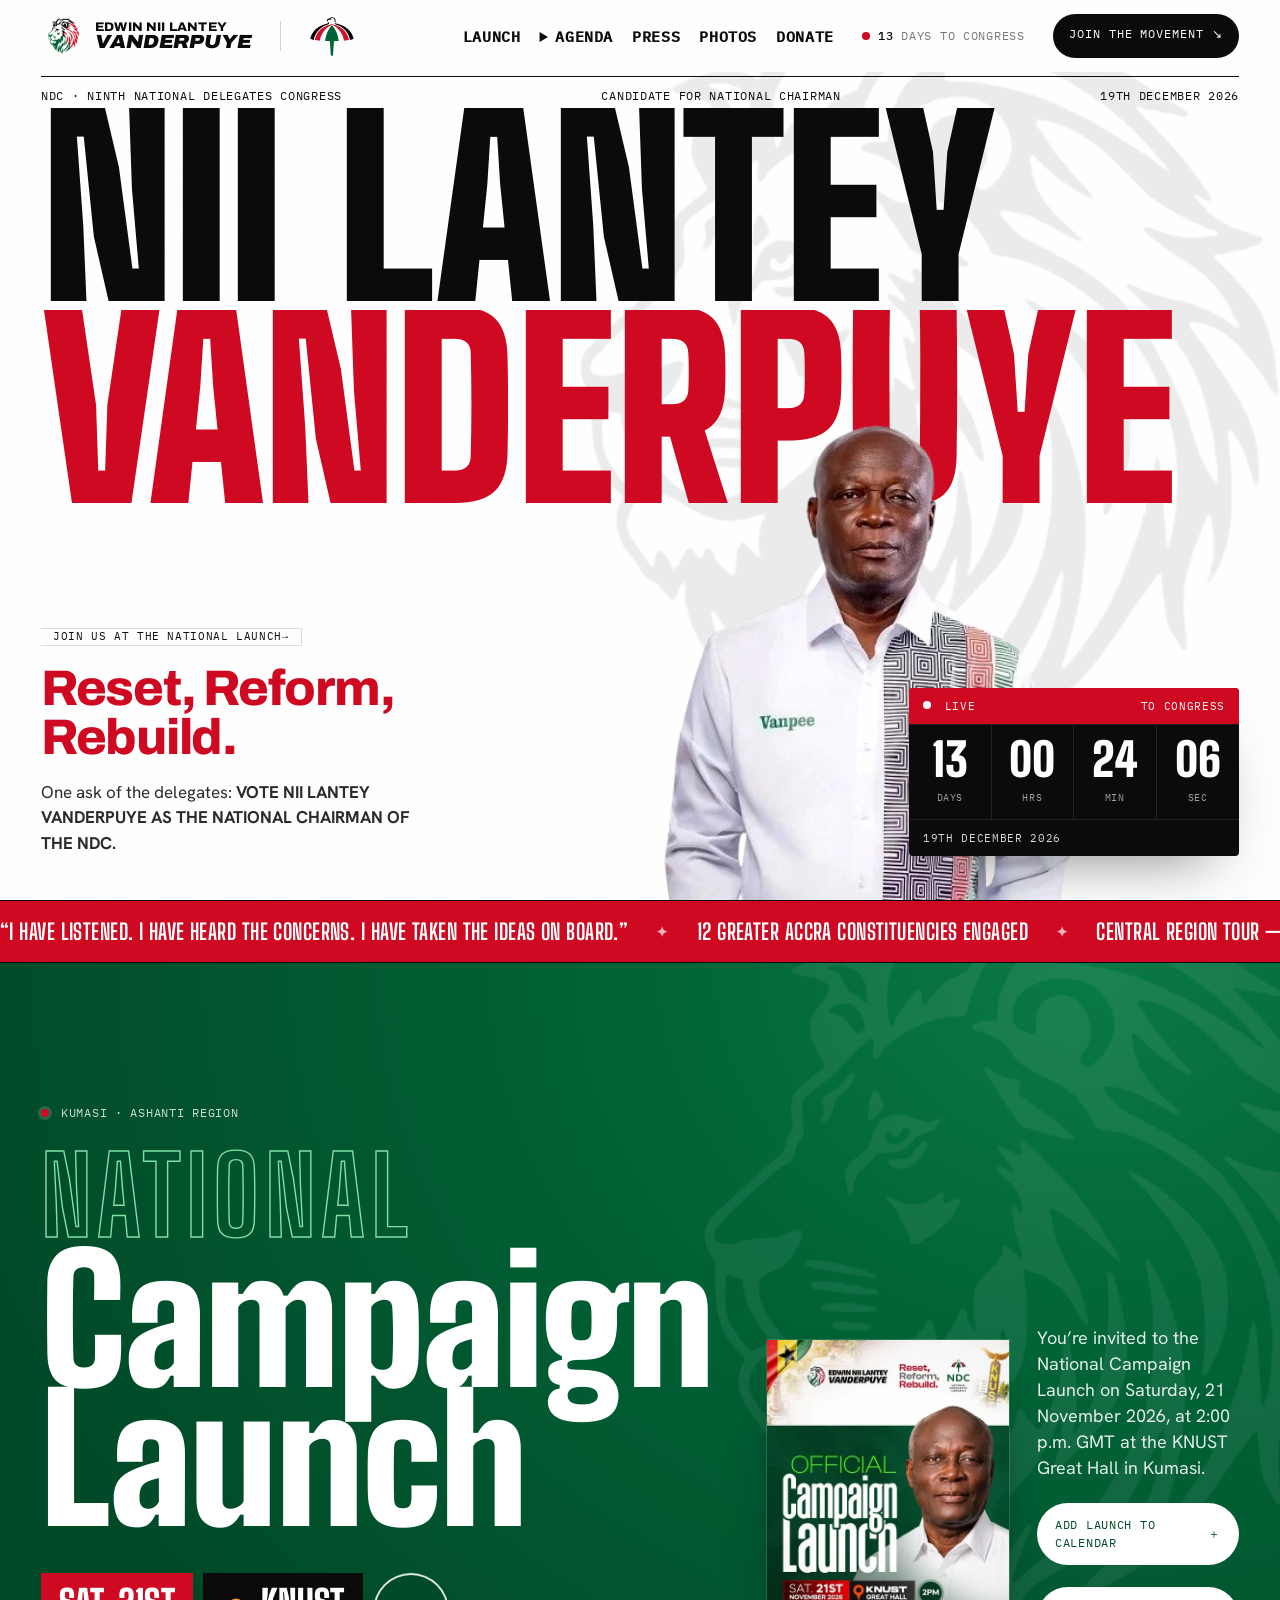
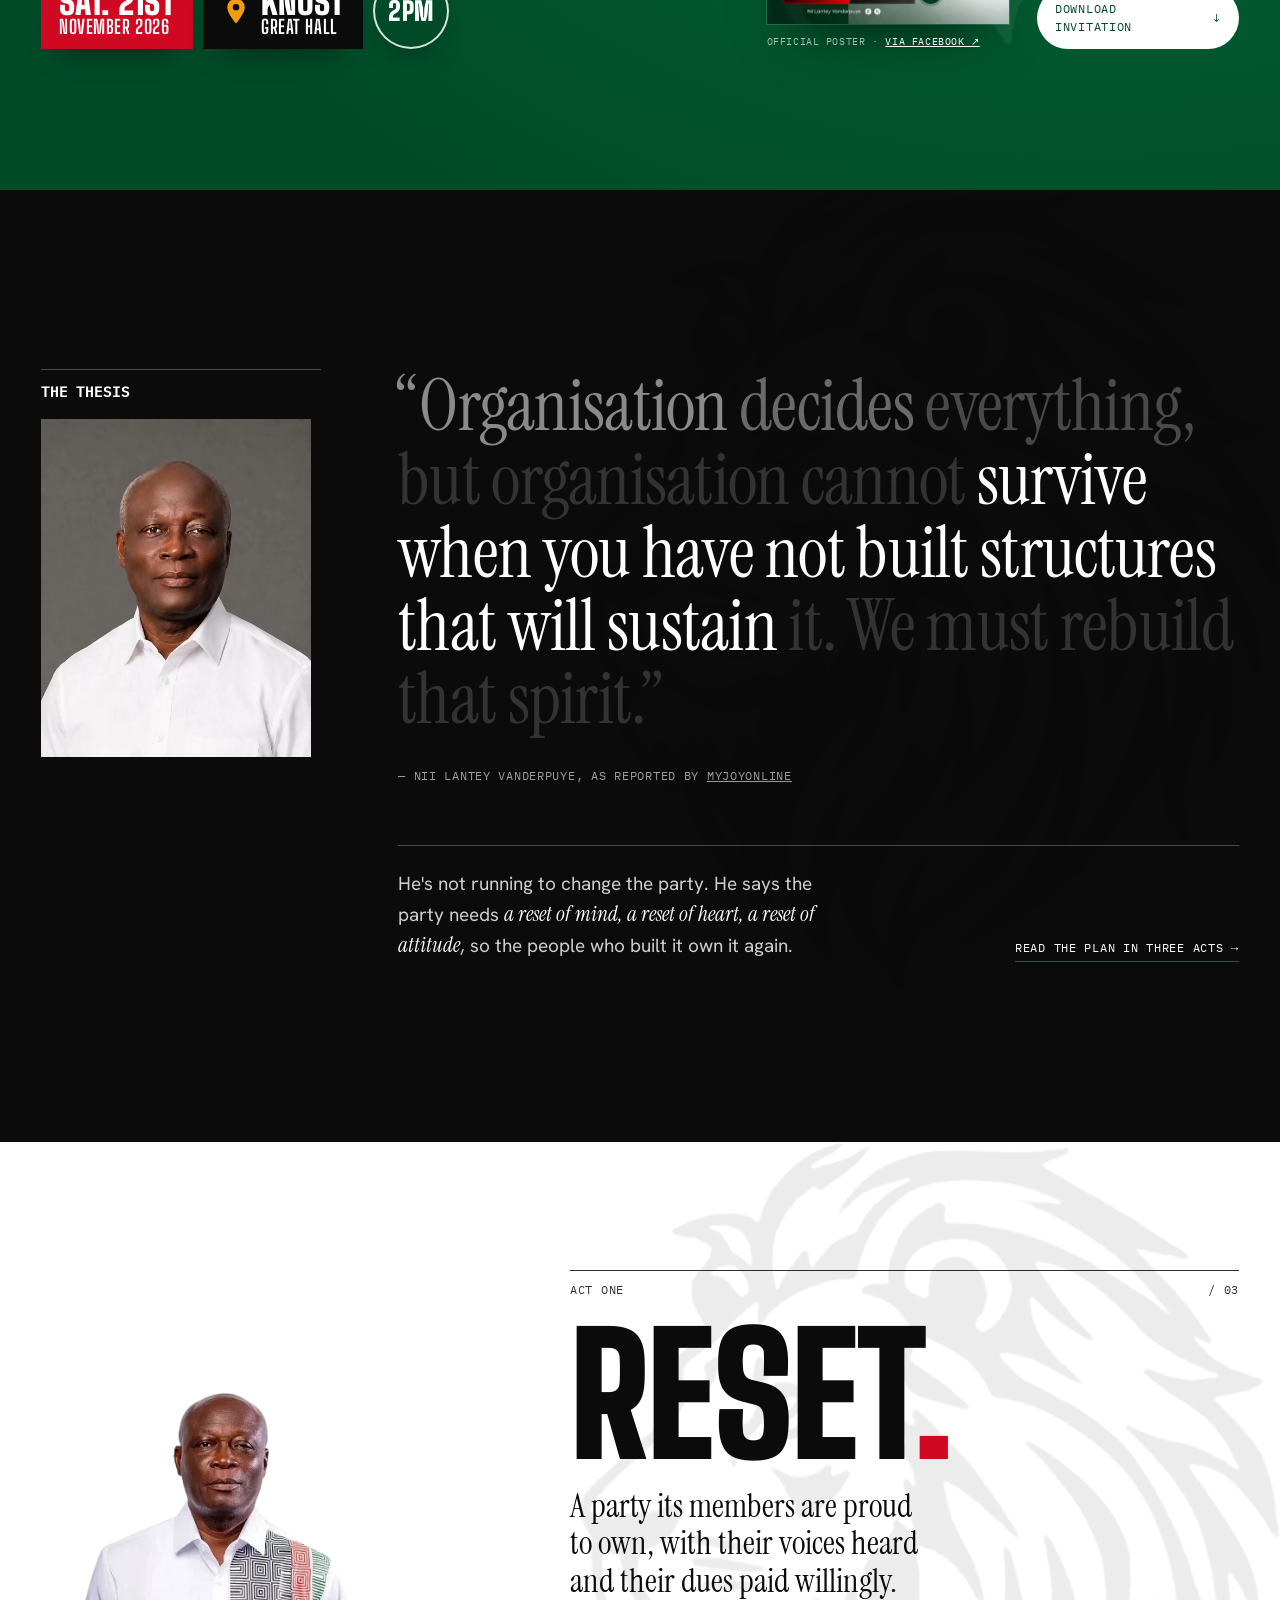
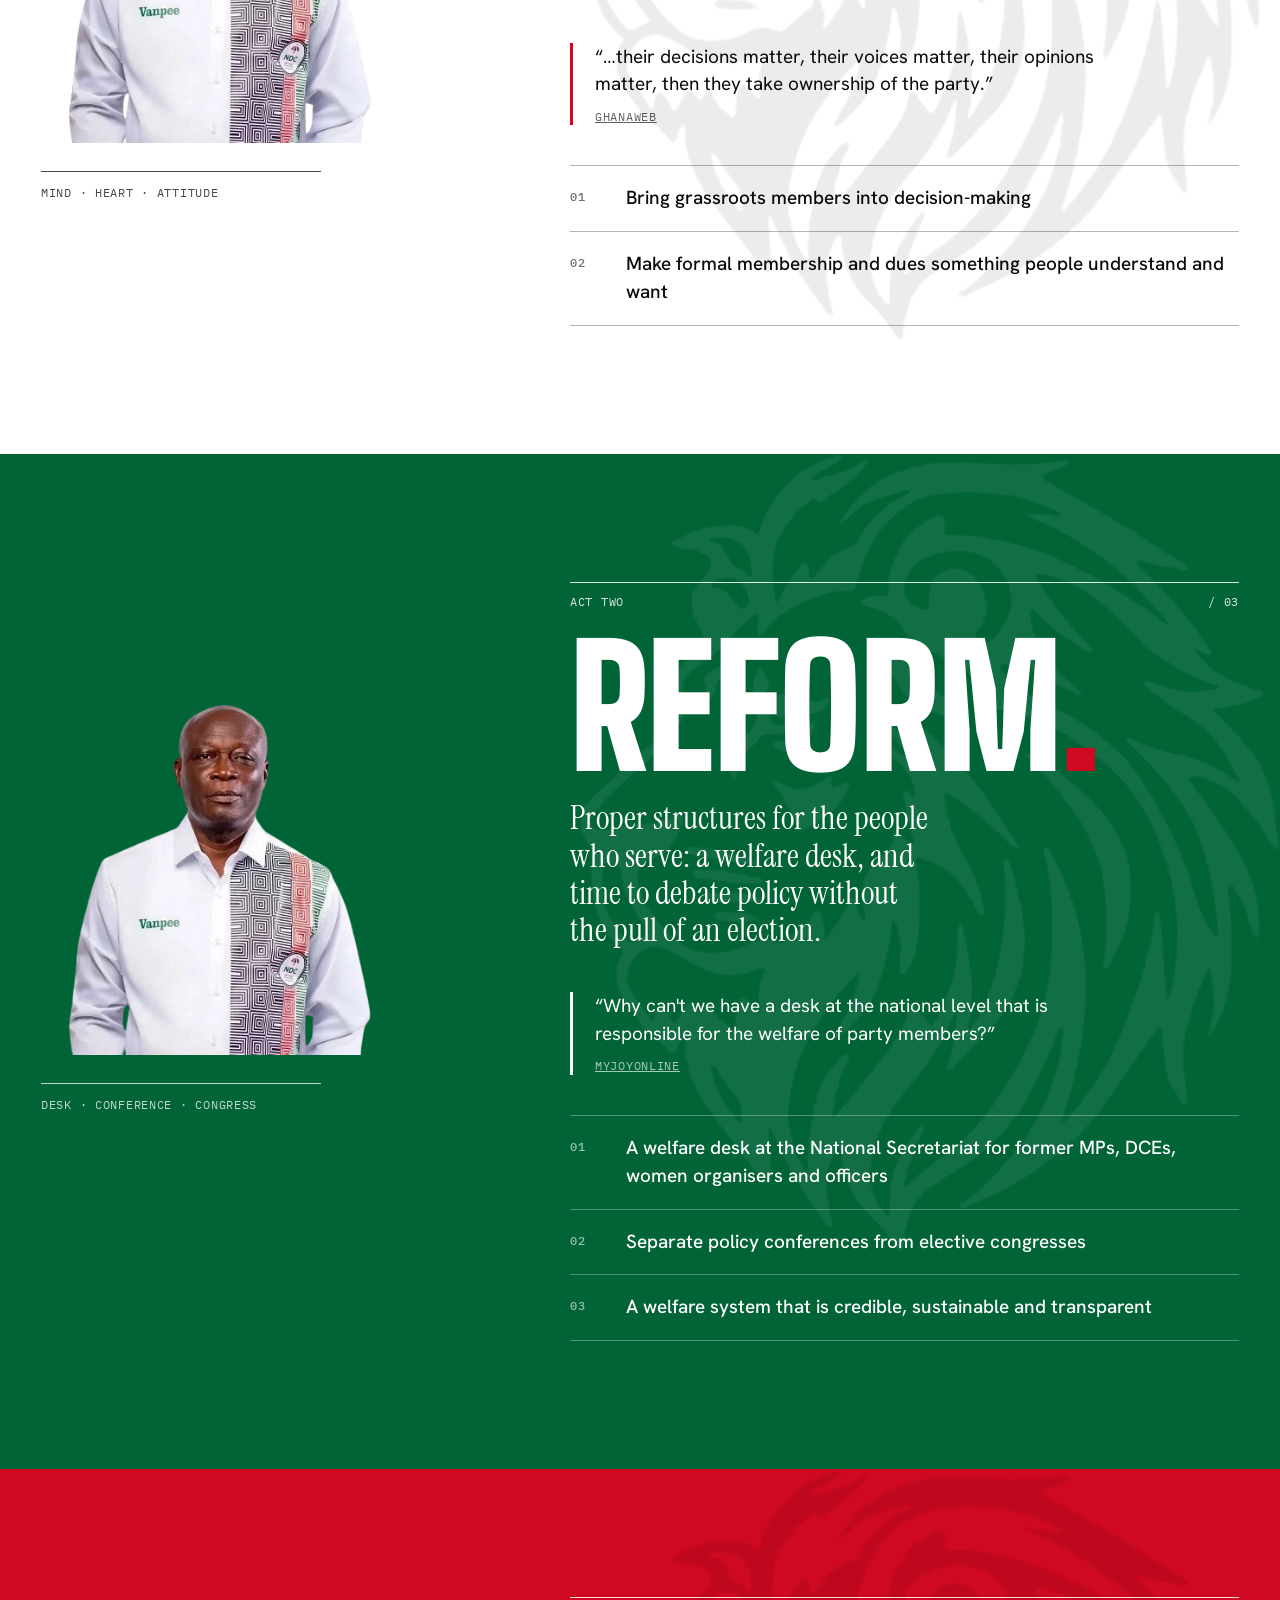
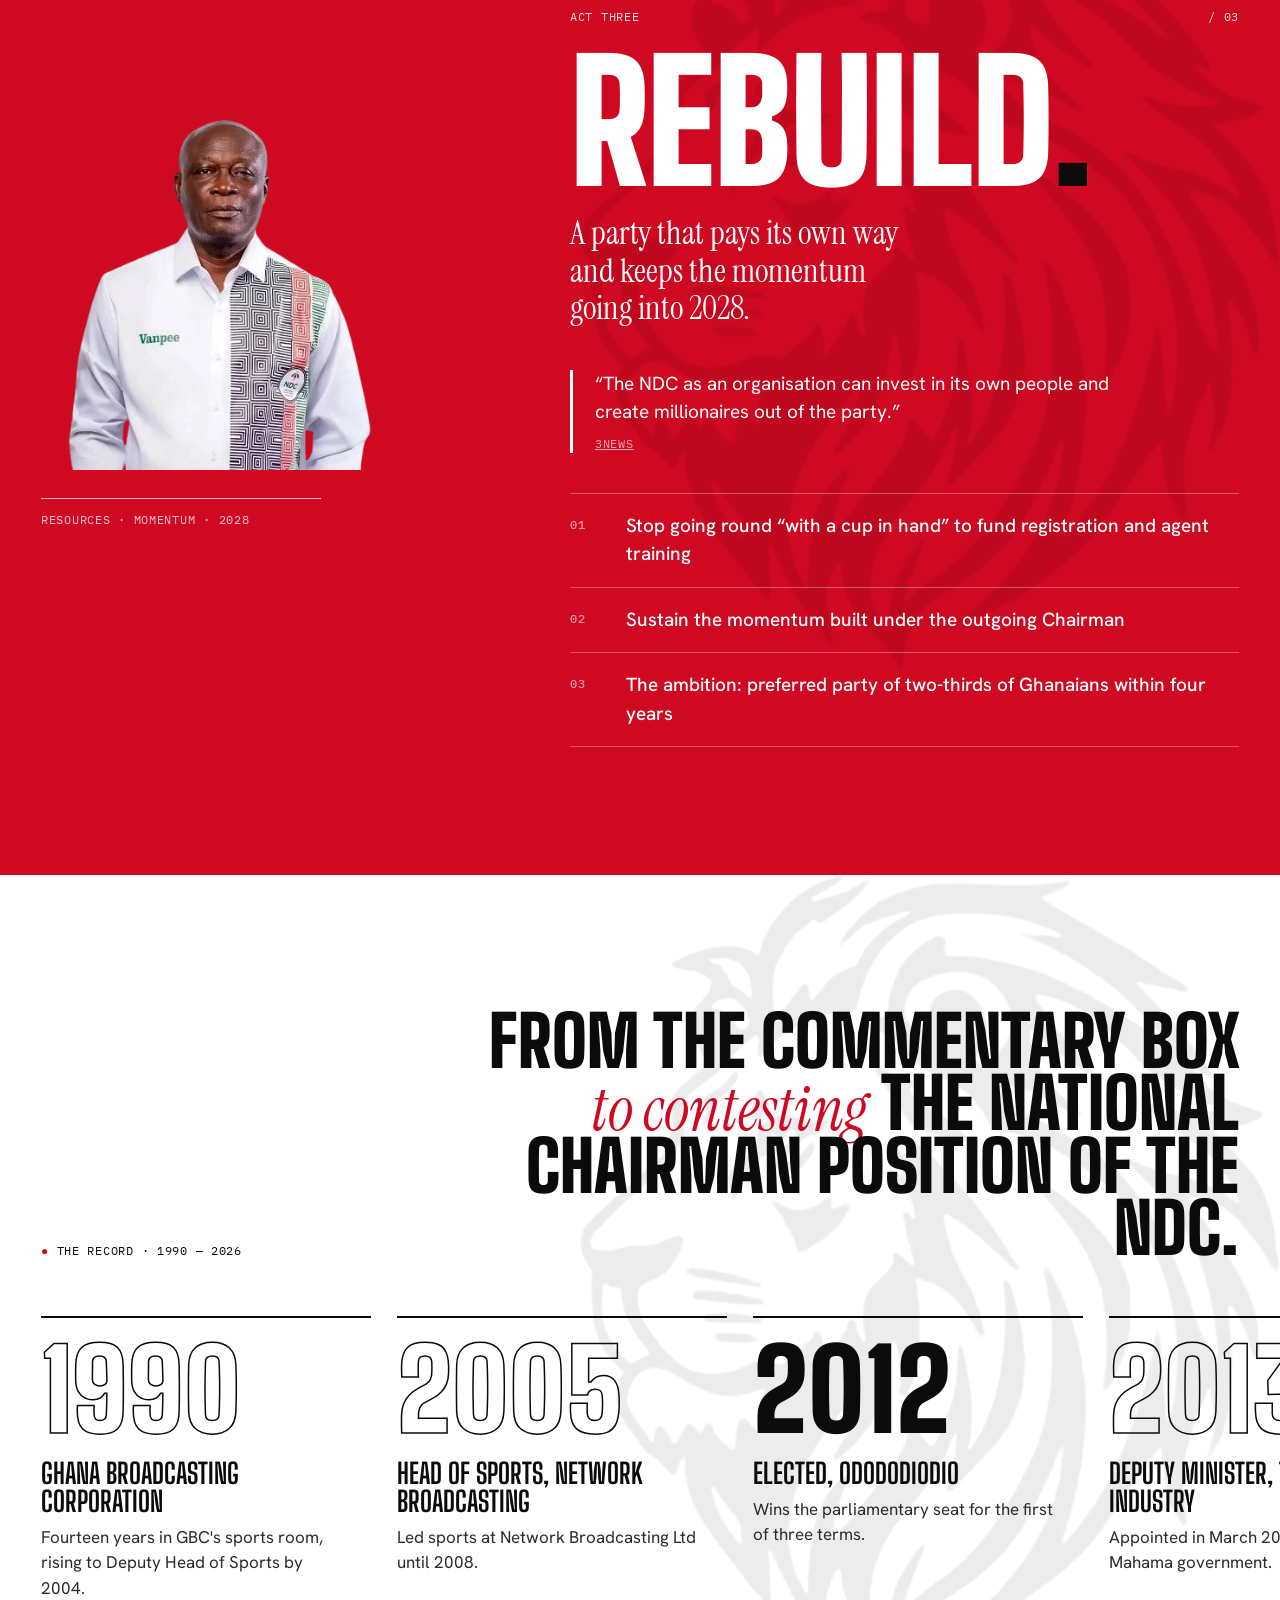
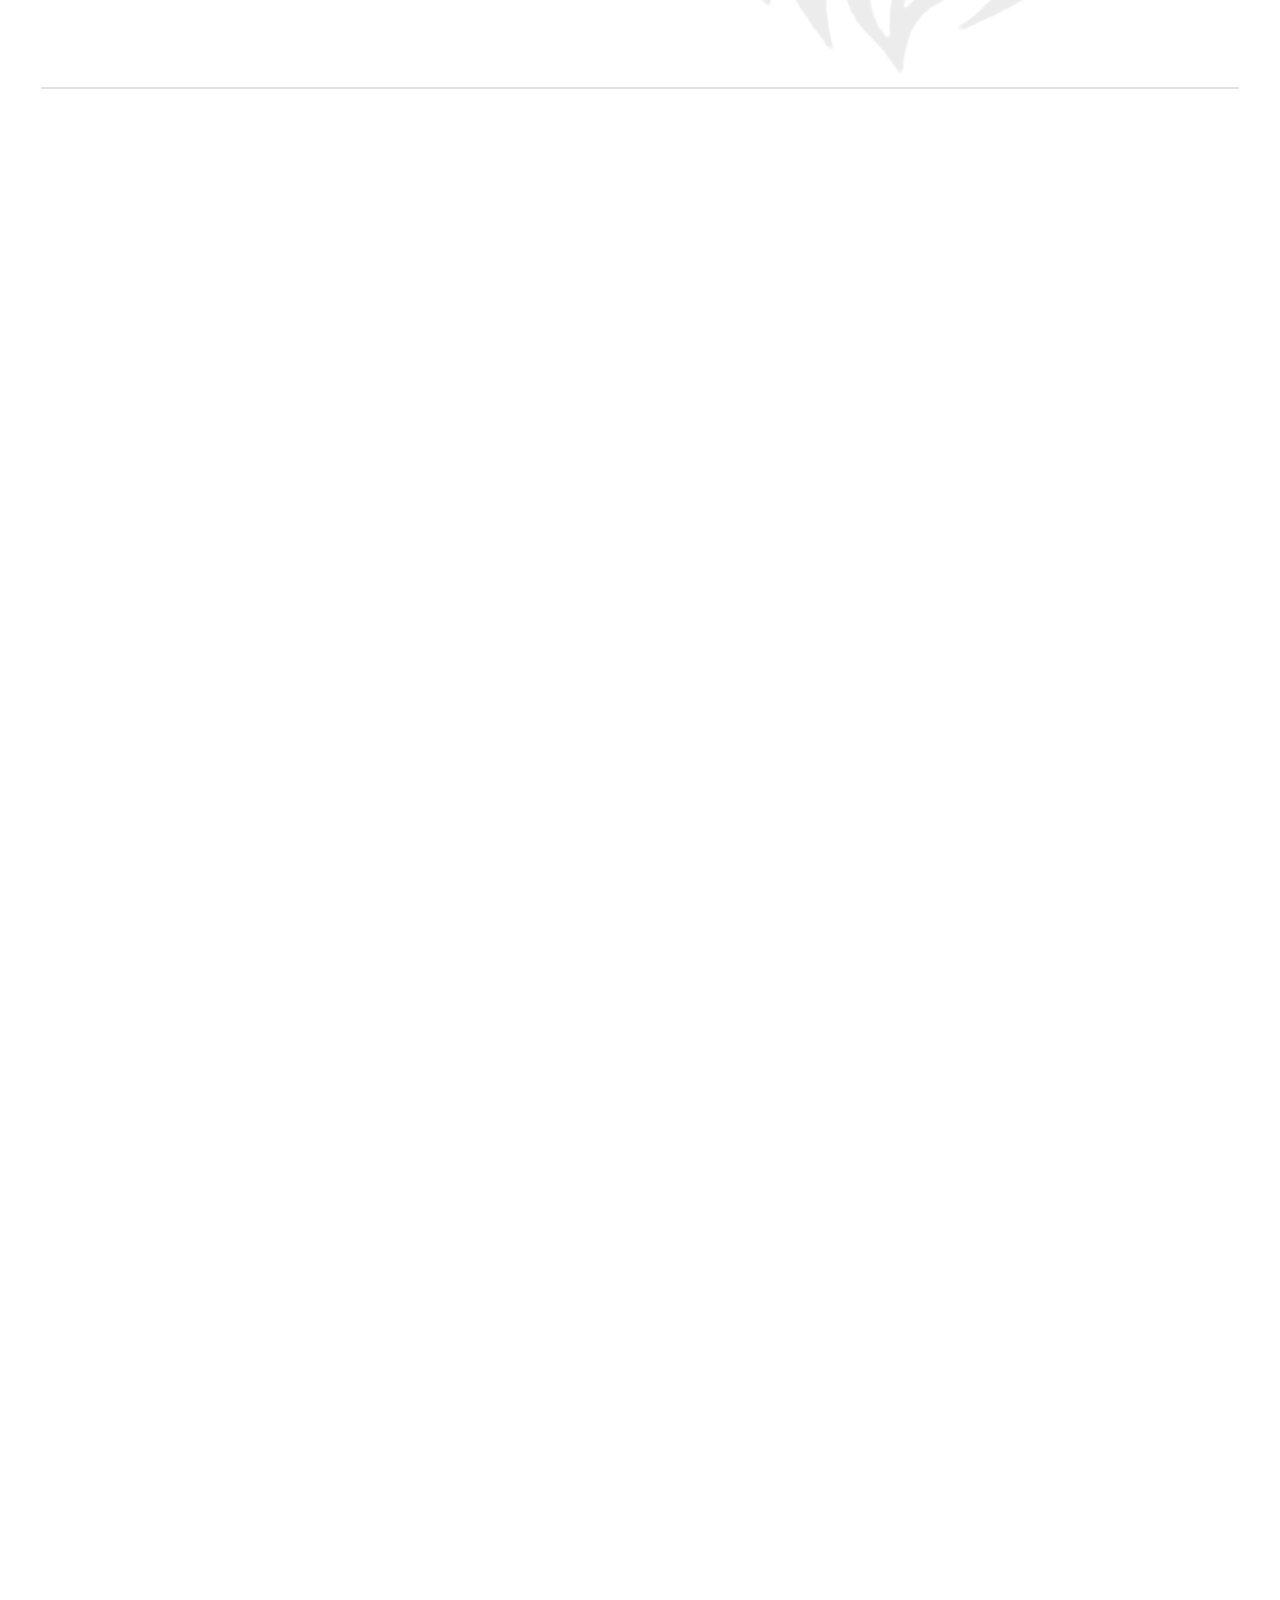
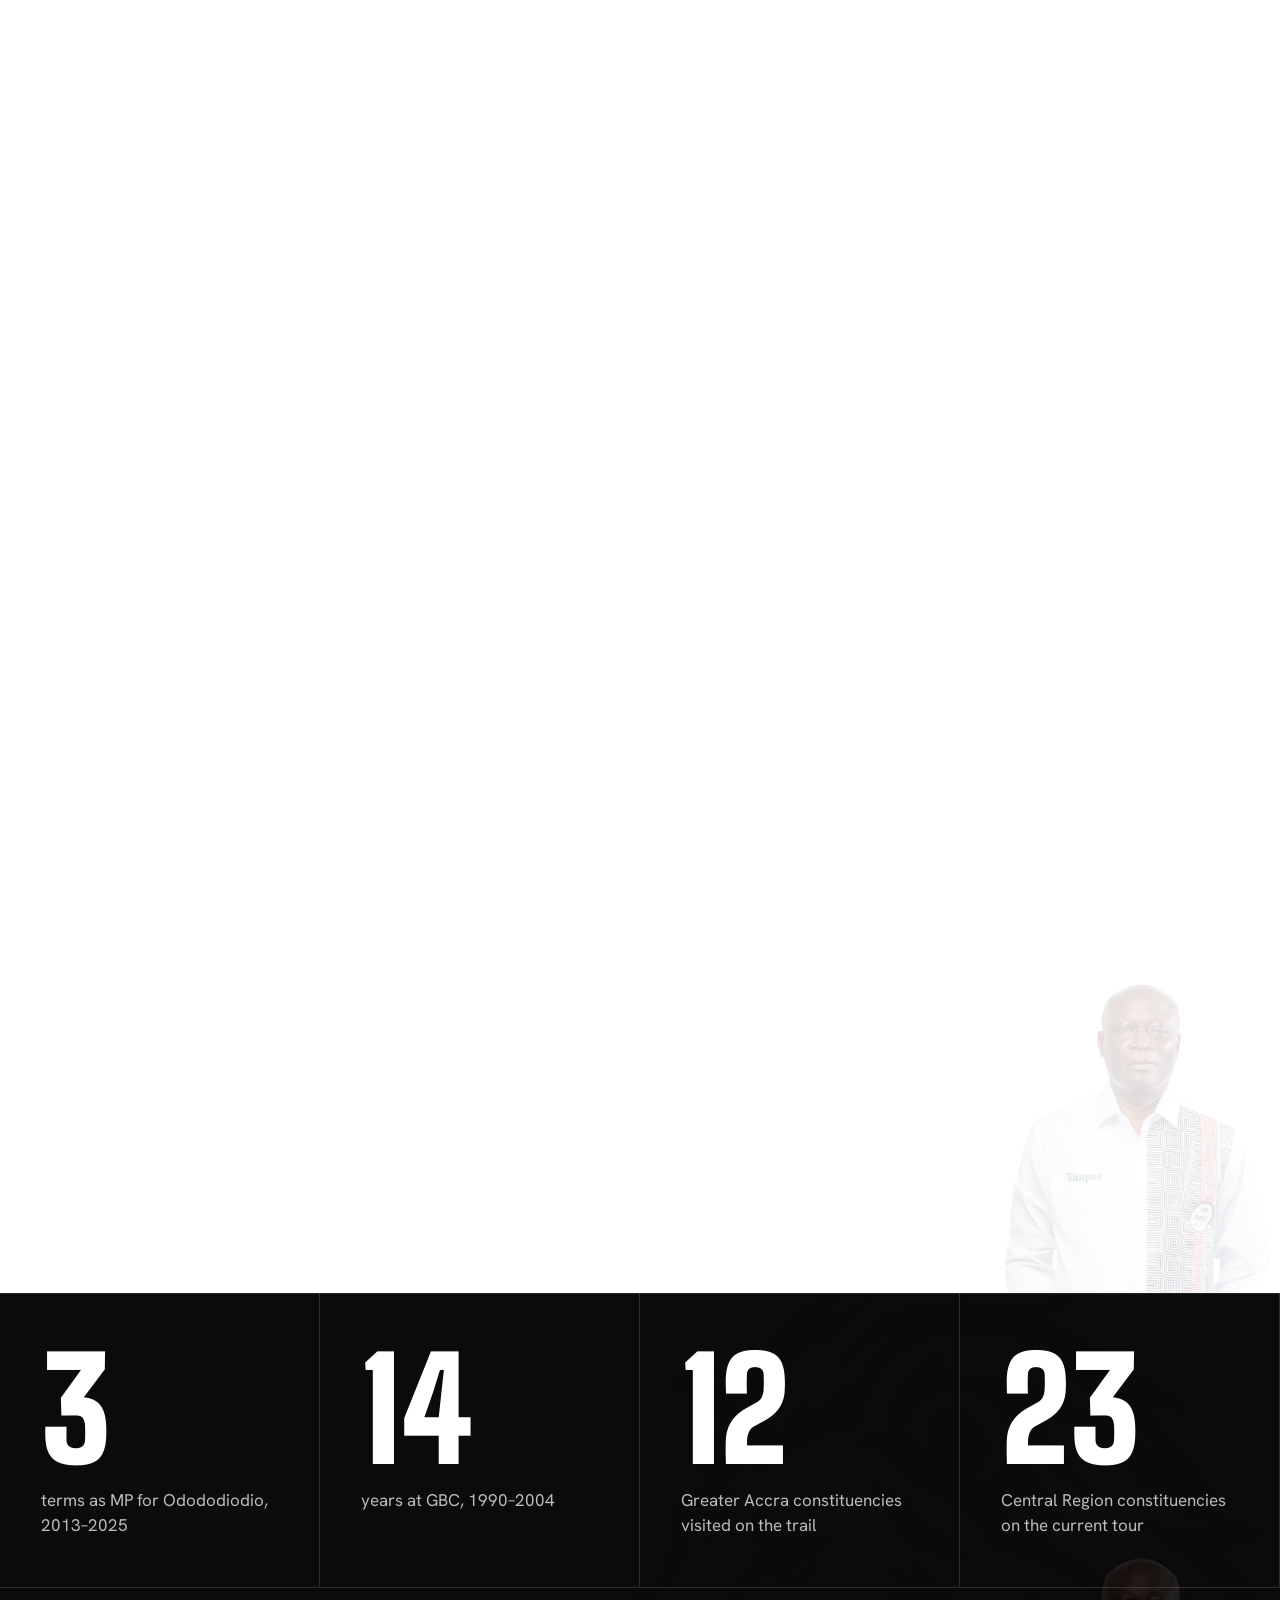
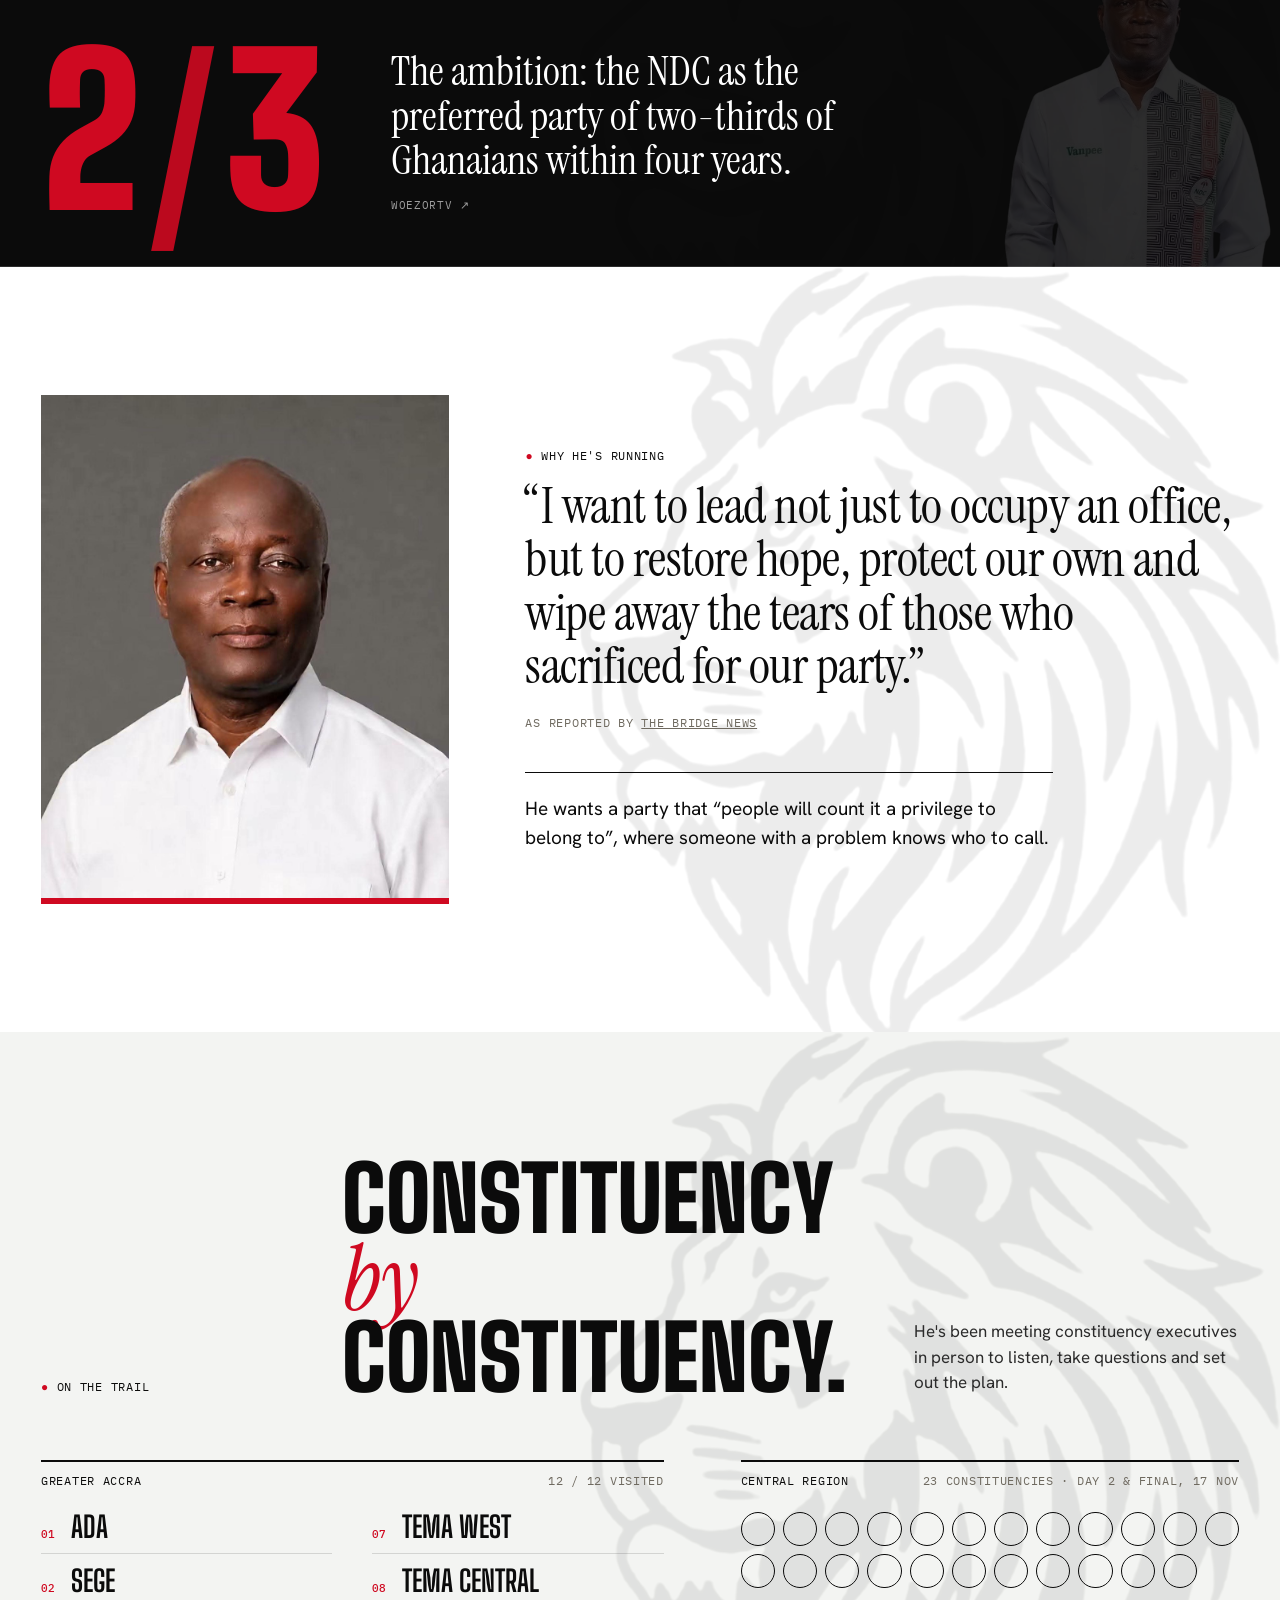
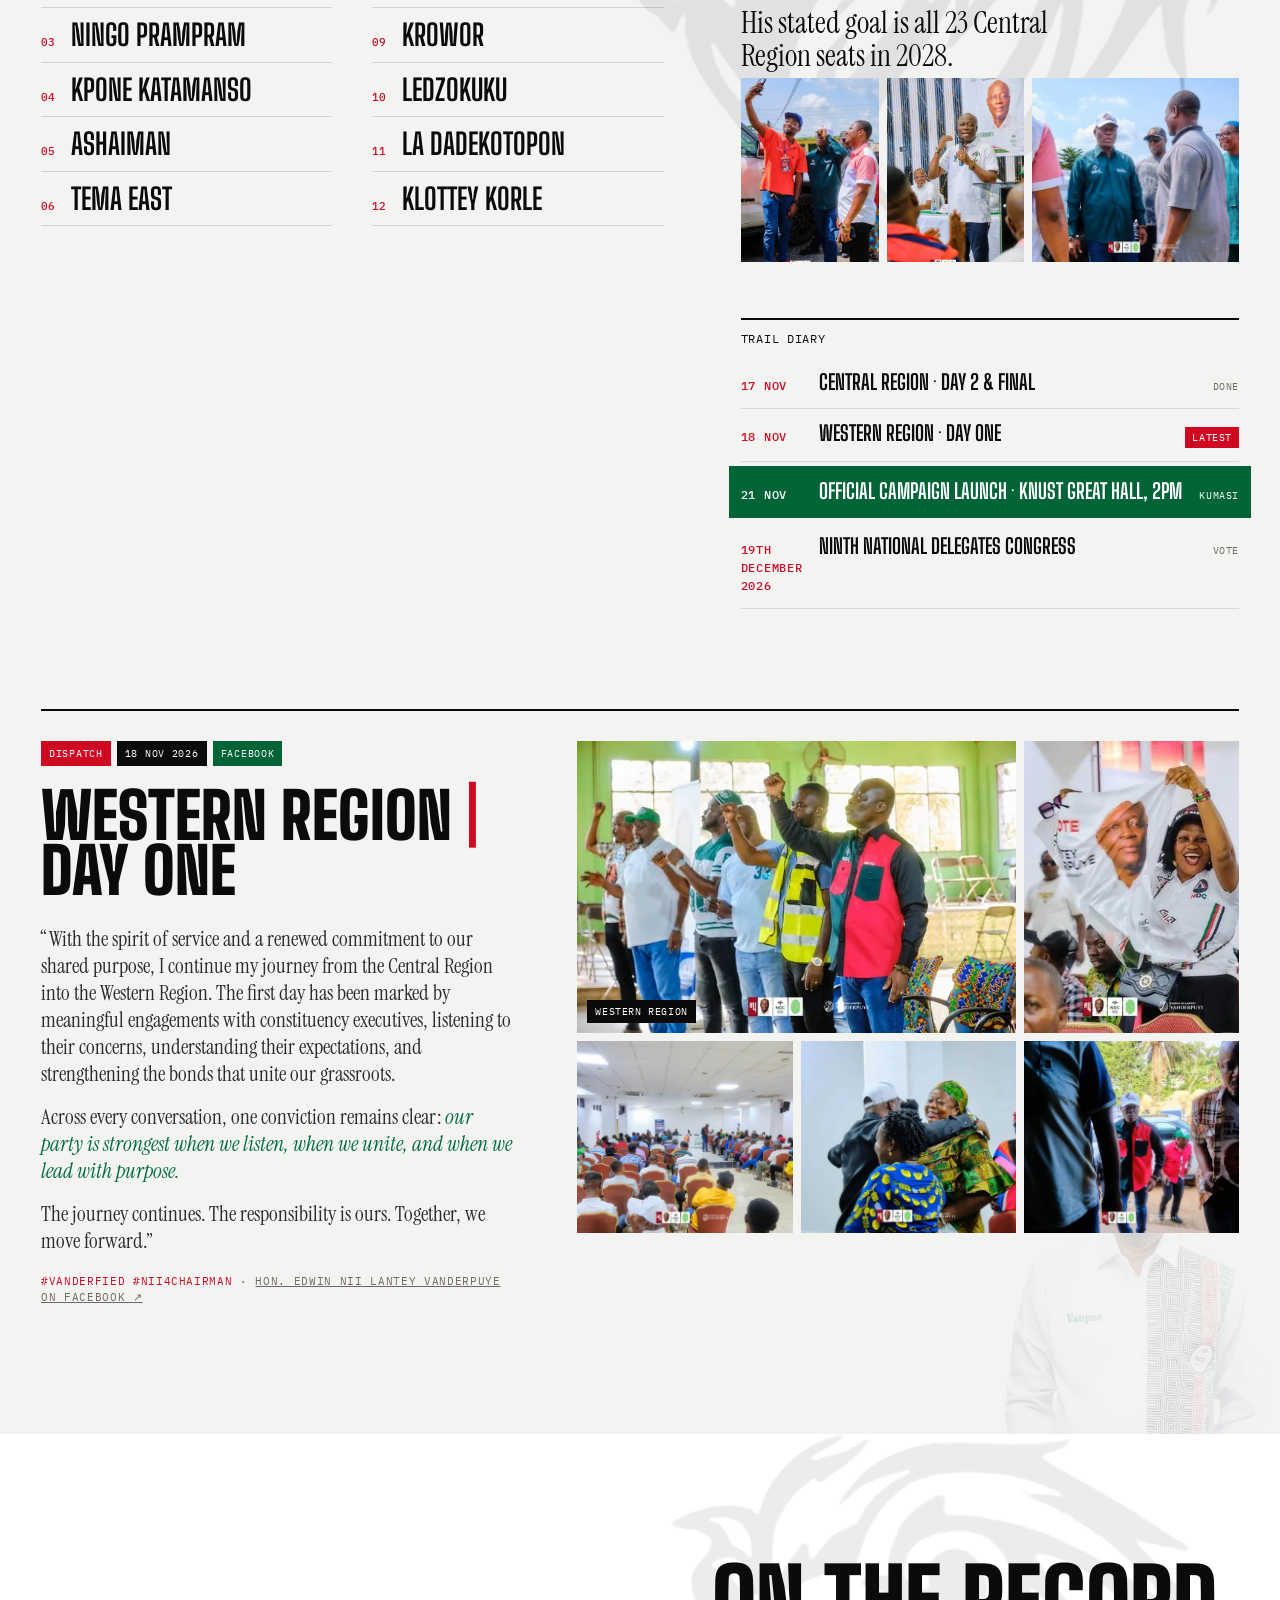
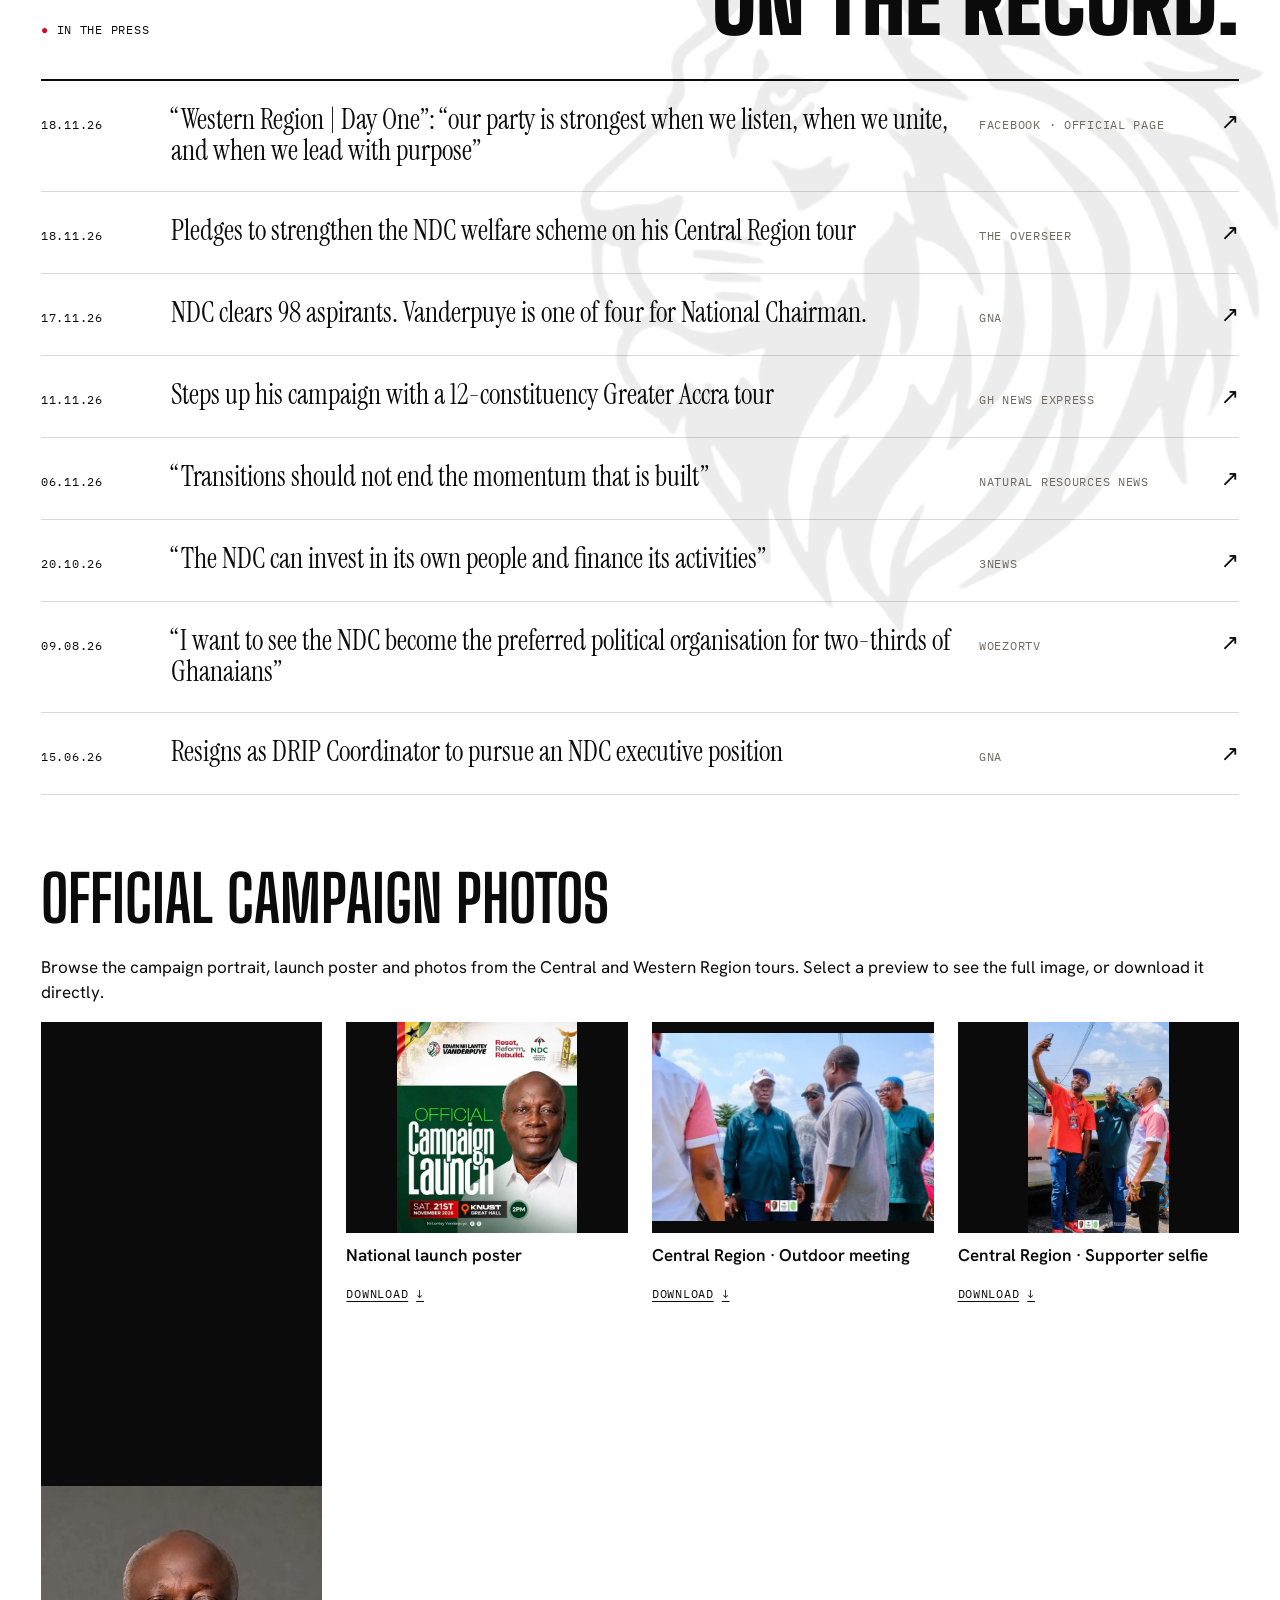
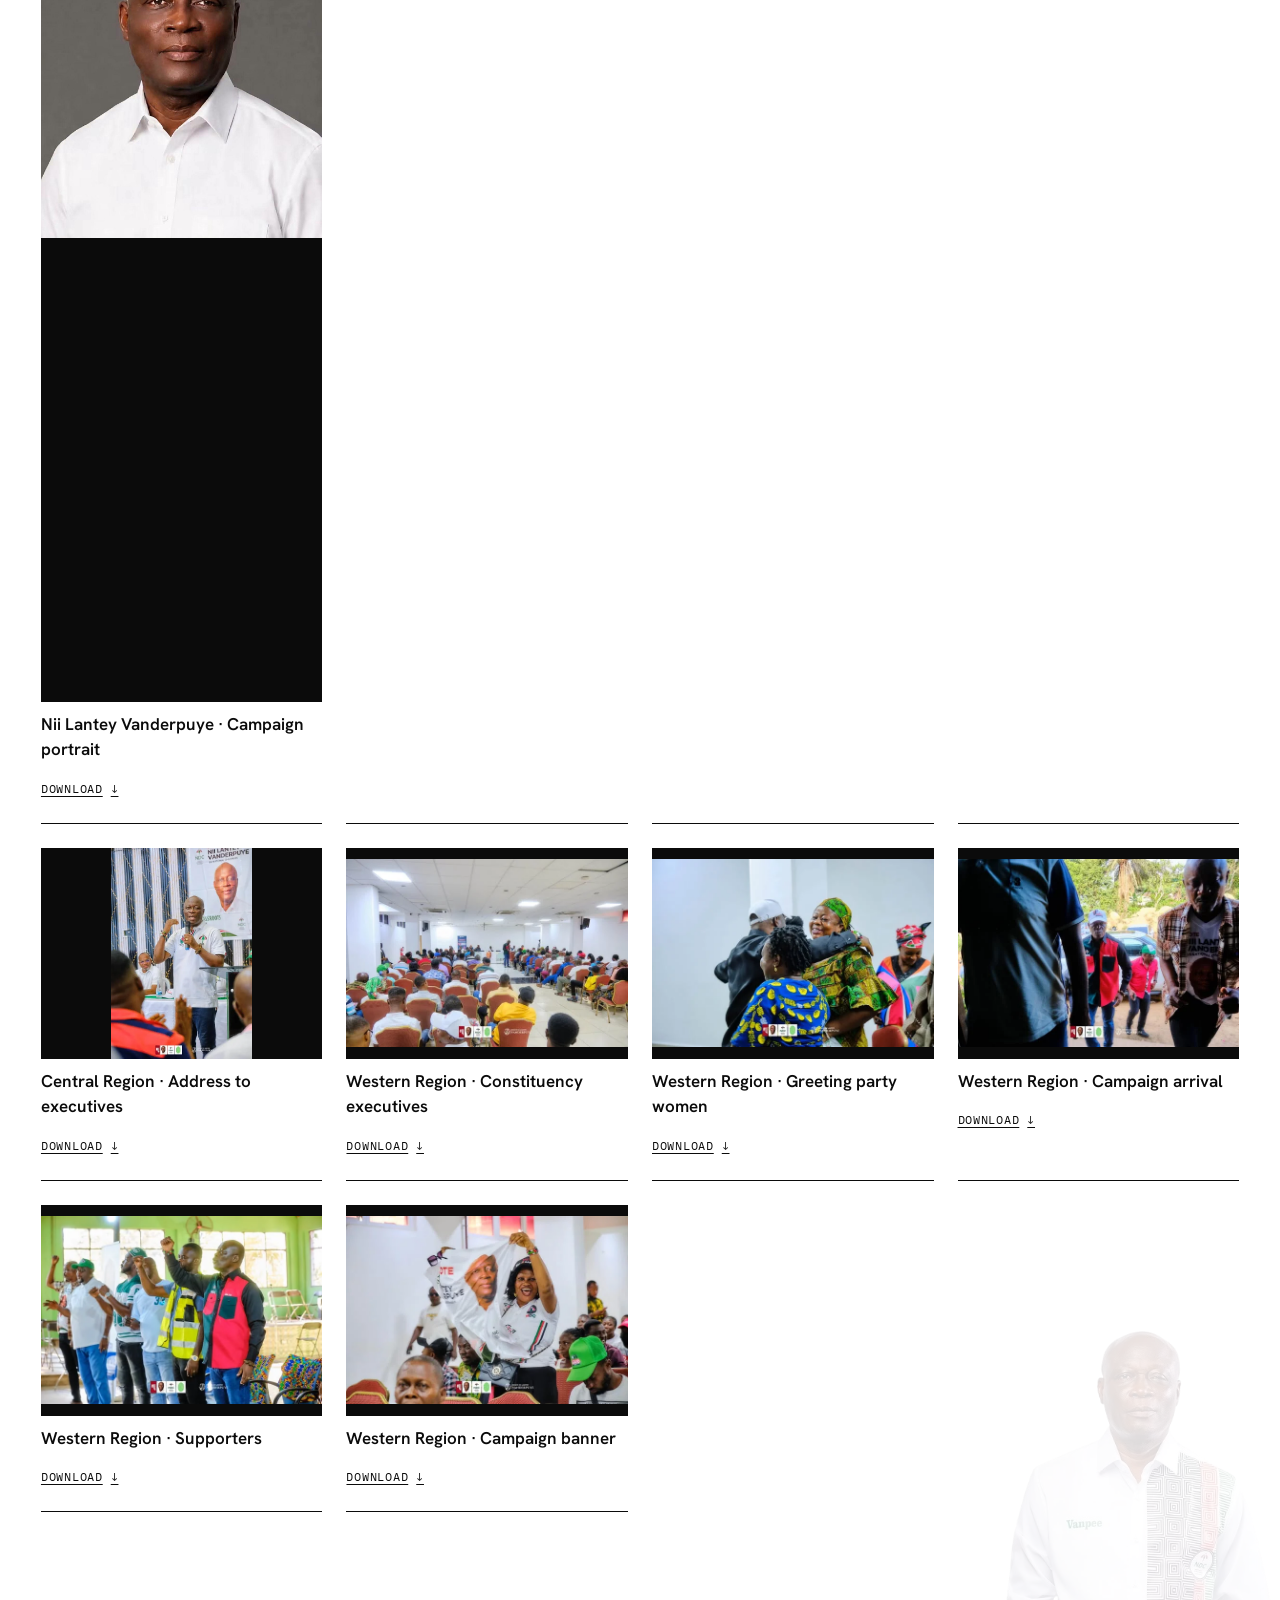
==== commit 2906b1c7: "Add files via upload" ====
--- a/index.html
+++ b/index.html
@@ -157,7 +157,7 @@
 <section class="thesis" id="thesis">
   <header class="thesis-profile">
     <h2 class="thesis-label mono">The thesis</h2>
-    <img src="/img/nii-campaign.webp" alt="Edwin Nii Lantey Vanderpuye" width="393" height="443" loading="lazy" decoding="async" />
+    <img class="studio-portrait" src="/img/nii-portrait.jpg" alt="Portrait of Edwin Nii Lantey Vanderpuye in a white shirt" width="1024" height="1280" loading="lazy" decoding="async" />
   </header>
   <blockquote class="thesis-quote">
     <p class="scrub">“Organisation decides everything, but organisation cannot survive when you have not built structures that will sustain it. We must rebuild that spirit.”</p>
@@ -248,7 +248,7 @@
 
 <section class="pull">
   <figure class="pull-photo">
-    <div class="pp-panel"><span class="pp-word" aria-hidden="true">Nii</span><img src="/img/nii-campaign.webp" alt="Nii Lantey Vanderpuye" loading="lazy" width="393" height="443" /></div>
+    <div class="pp-panel"><img class="studio-portrait" src="/img/nii-portrait.jpg" alt="Portrait of Nii Lantey Vanderpuye in a white shirt" loading="lazy" decoding="async" width="1024" height="1280" /></div>
   </figure>
   <div class="pull-text">
     <p class="mono kicker"><span class="red">●</span> Why he's running</p>
@@ -331,8 +331,13 @@
   </ol>
   <section class="photo-downloads" id="photos" aria-labelledby="photos-h">
     <h3 id="photos-h">Official campaign photos</h3>
-    <p>Browse the launch poster and photos from the Central and Western Region tours. Select a preview to see the full image, or download it directly.</p>
+    <p>Browse the campaign portrait, launch poster and photos from the Central and Western Region tours. Select a preview to see the full image, or download it directly.</p>
     <ul class="photo-links">
+      <li class="photo-card">
+        <a class="photo-preview" href="/img/nii-portrait.jpg"><img src="/img/nii-portrait.jpg" alt="Portrait of Edwin Nii Lantey Vanderpuye in a white shirt against a grey background" width="1024" height="1280" loading="lazy" decoding="async" /></a>
+        <p>Nii Lantey Vanderpuye · Campaign portrait</p>
+        <a class="photo-save mono" href="/img/nii-portrait.jpg" download aria-label="Download: Nii Lantey Vanderpuye campaign portrait">Download <span aria-hidden="true">↓</span></a>
+      </li>
       <li class="photo-card">
         <a class="photo-preview" href="/img/launch-poster.webp"><img src="/img/launch-poster.webp" alt="Preview: National launch poster" loading="lazy" decoding="async" /></a>
         <p>National launch poster</p>
--- a/assets/campaign.css
+++ b/assets/campaign.css
@@ -104,12 +104,14 @@
 .join .red, .foot .red { color: #ff7382; }
 :focus-visible { outline: 3px solid #0574cc; outline-offset: 3px; box-shadow: 0 0 0 3px white; }
 .bar { background: var(--paper); }
-@media (min-width: 901px) {
+.thesis-profile img.studio-portrait { height: auto; object-fit: contain; background: #64635e; }
+.pp-panel img.studio-portrait { width: 100%; height: 100%; object-fit: cover; filter: none; }
+@media (min-width: 901px) and (prefers-reduced-motion: reduce) {
   .record .record-track { width: 100%; overflow-x: auto; padding-bottom: 20px; }
   .record .record-progress { display: none; }
 }
-.ticker .ticker-track { animation: none; }
-.ticker { overflow-x: auto; }
 @media (prefers-reduced-motion: reduce) {
+  .ticker .ticker-track { animation: none; }
+  .ticker { overflow-x: auto; }
   *, *::before, *::after { animation-duration: .01ms !important; animation-iteration-count: 1 !important; transition-duration: .01ms !important; scroll-behavior: auto !important; }
 }
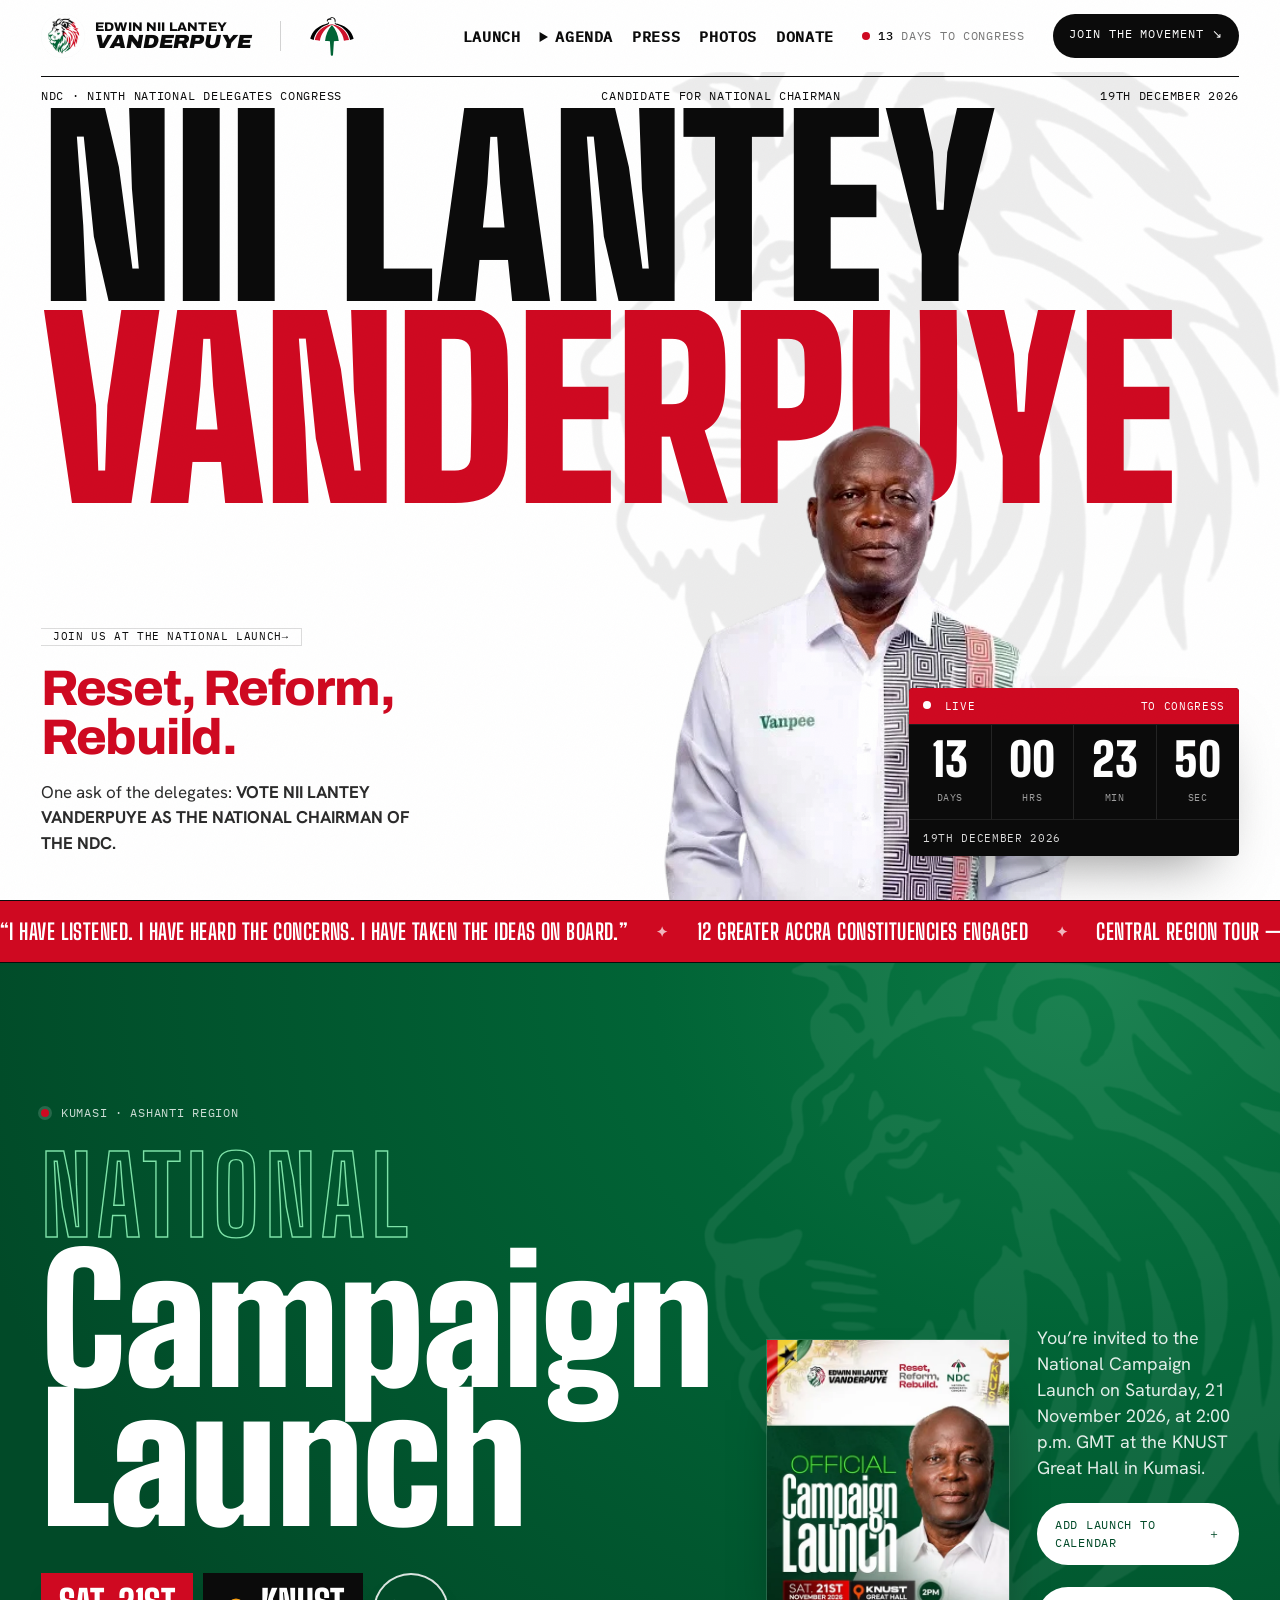
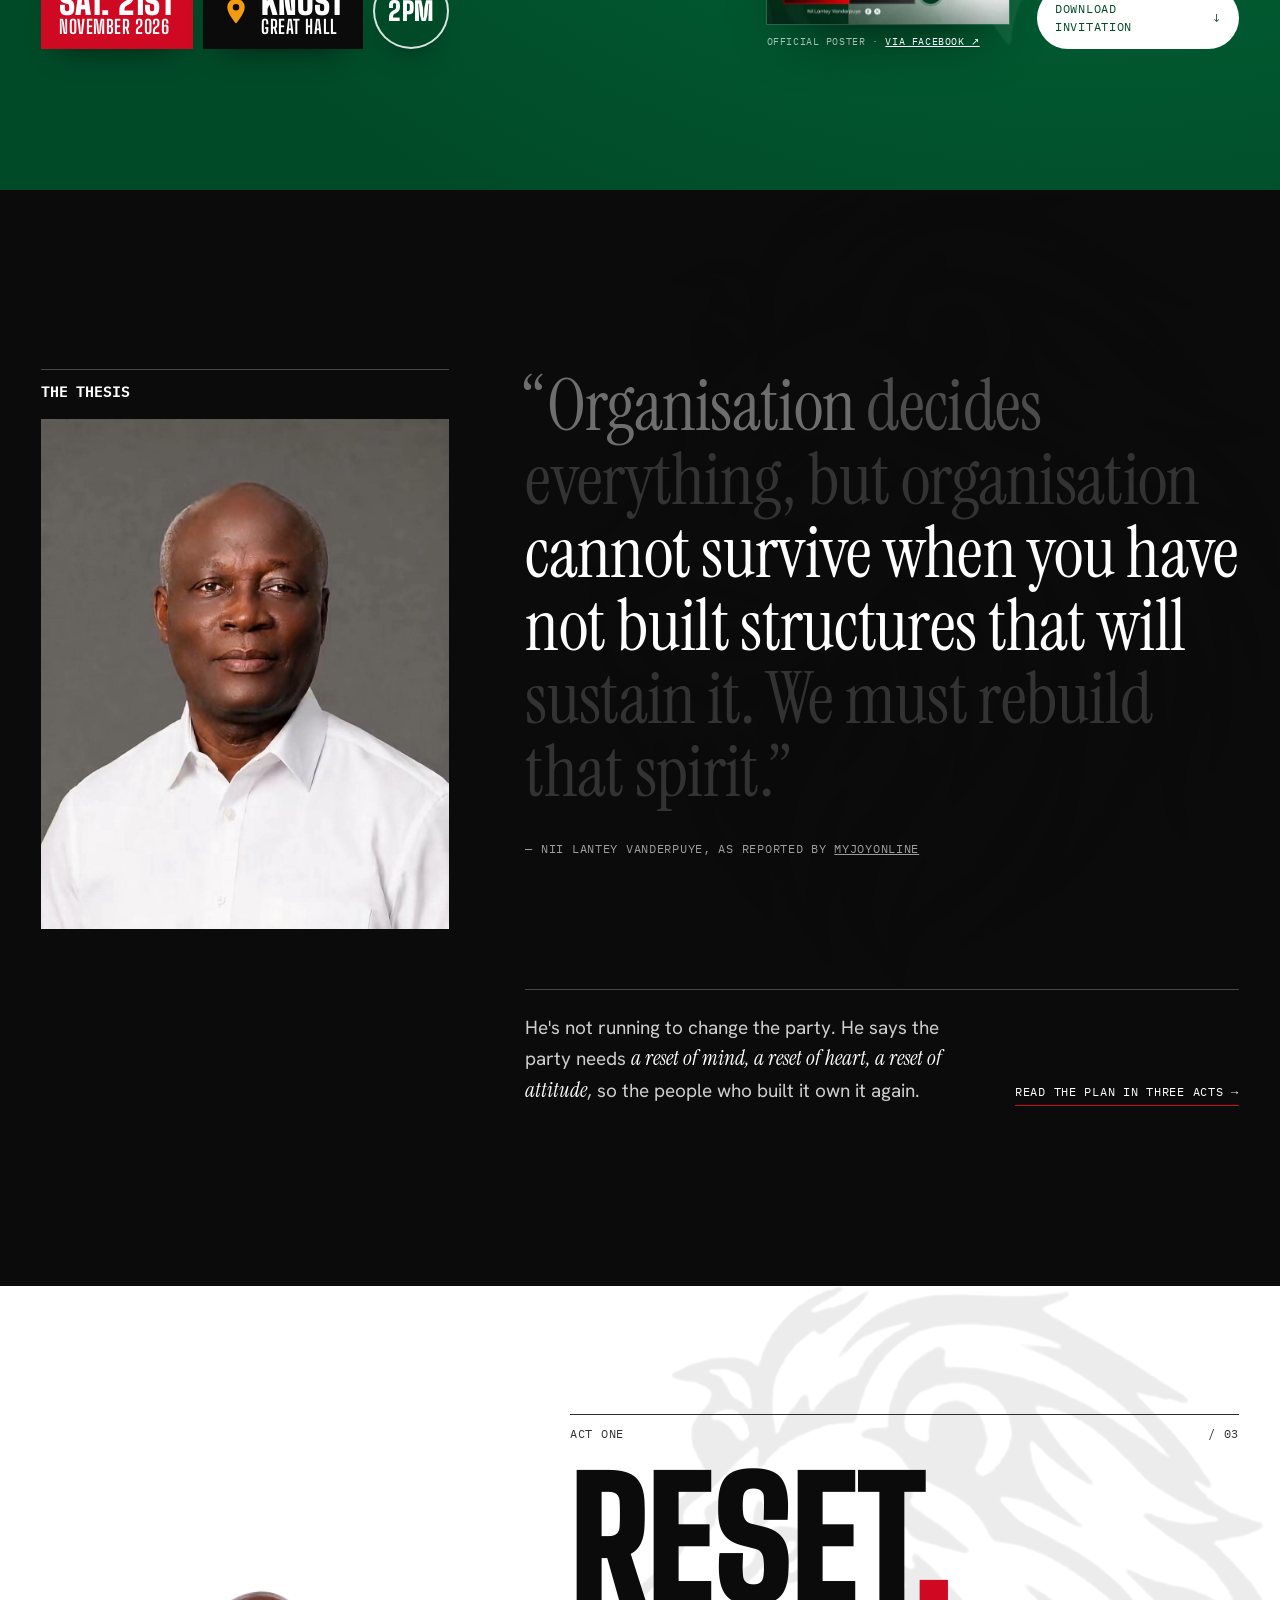
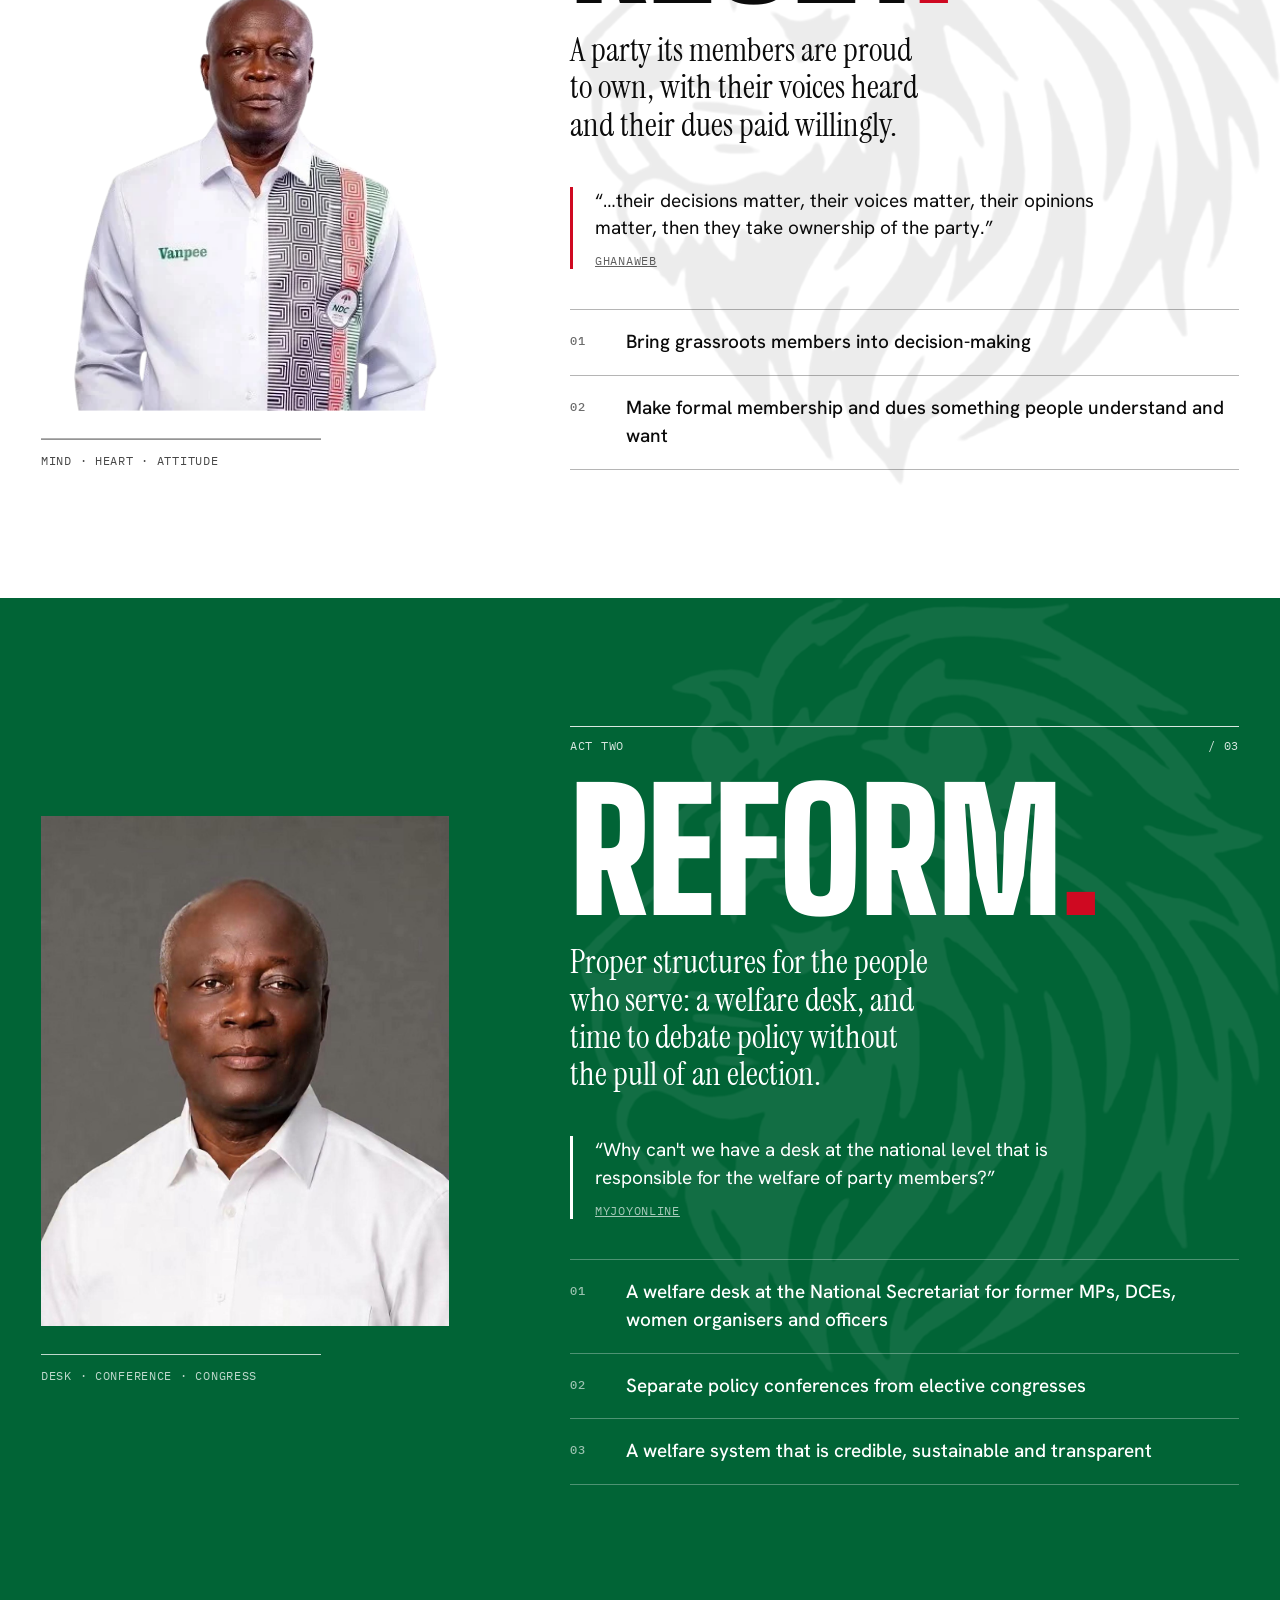
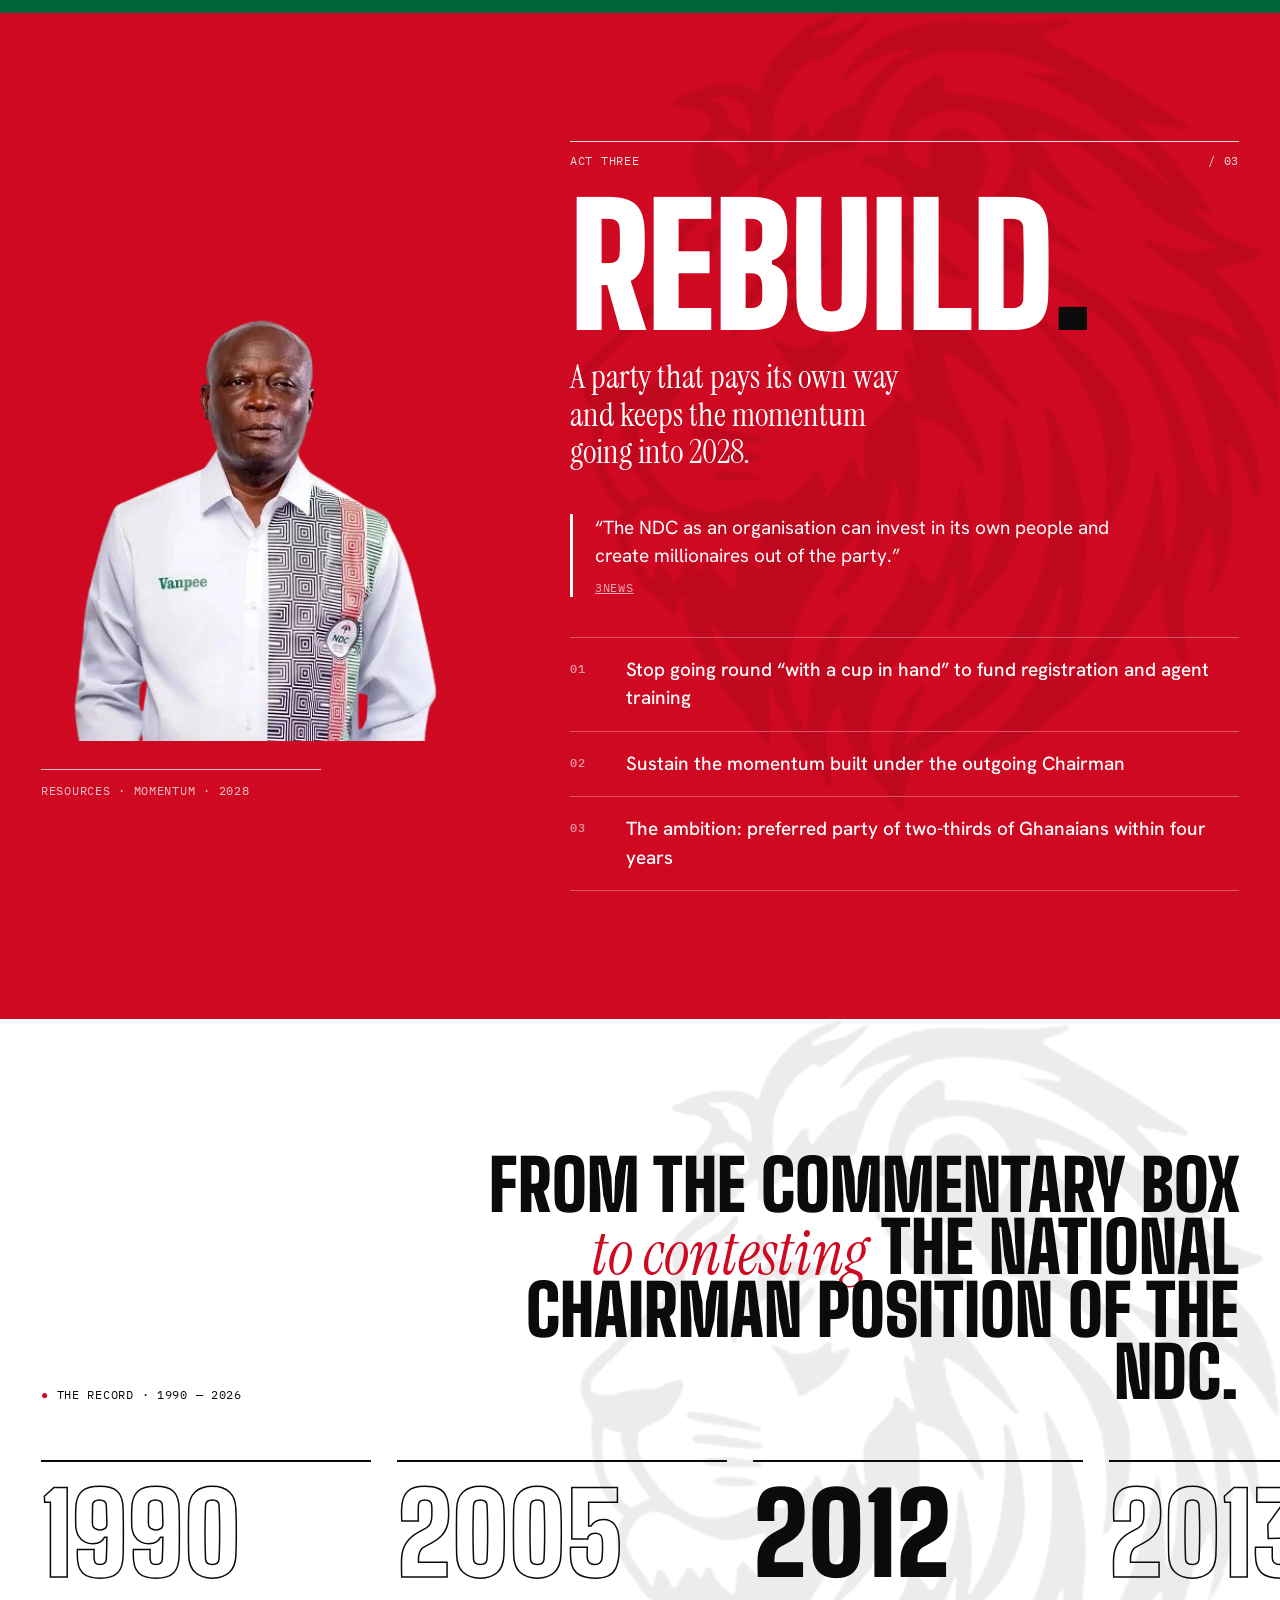
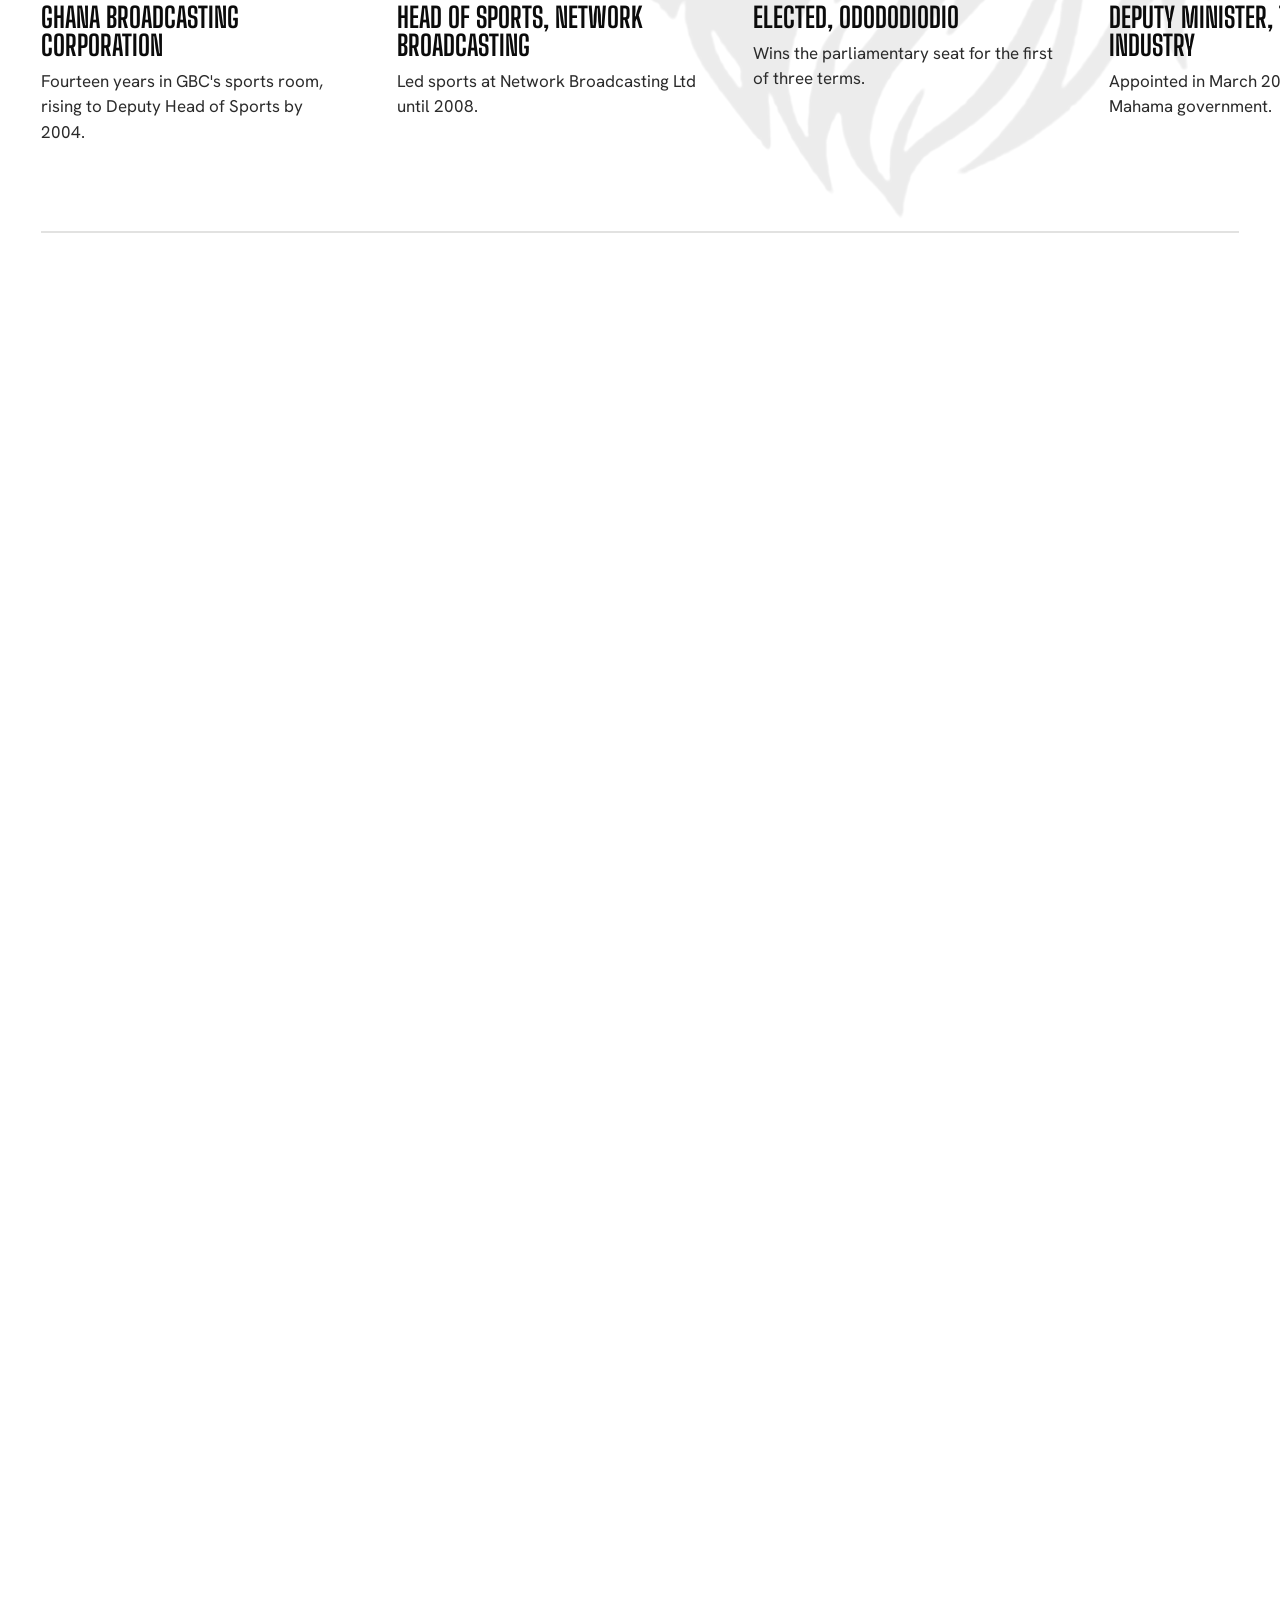
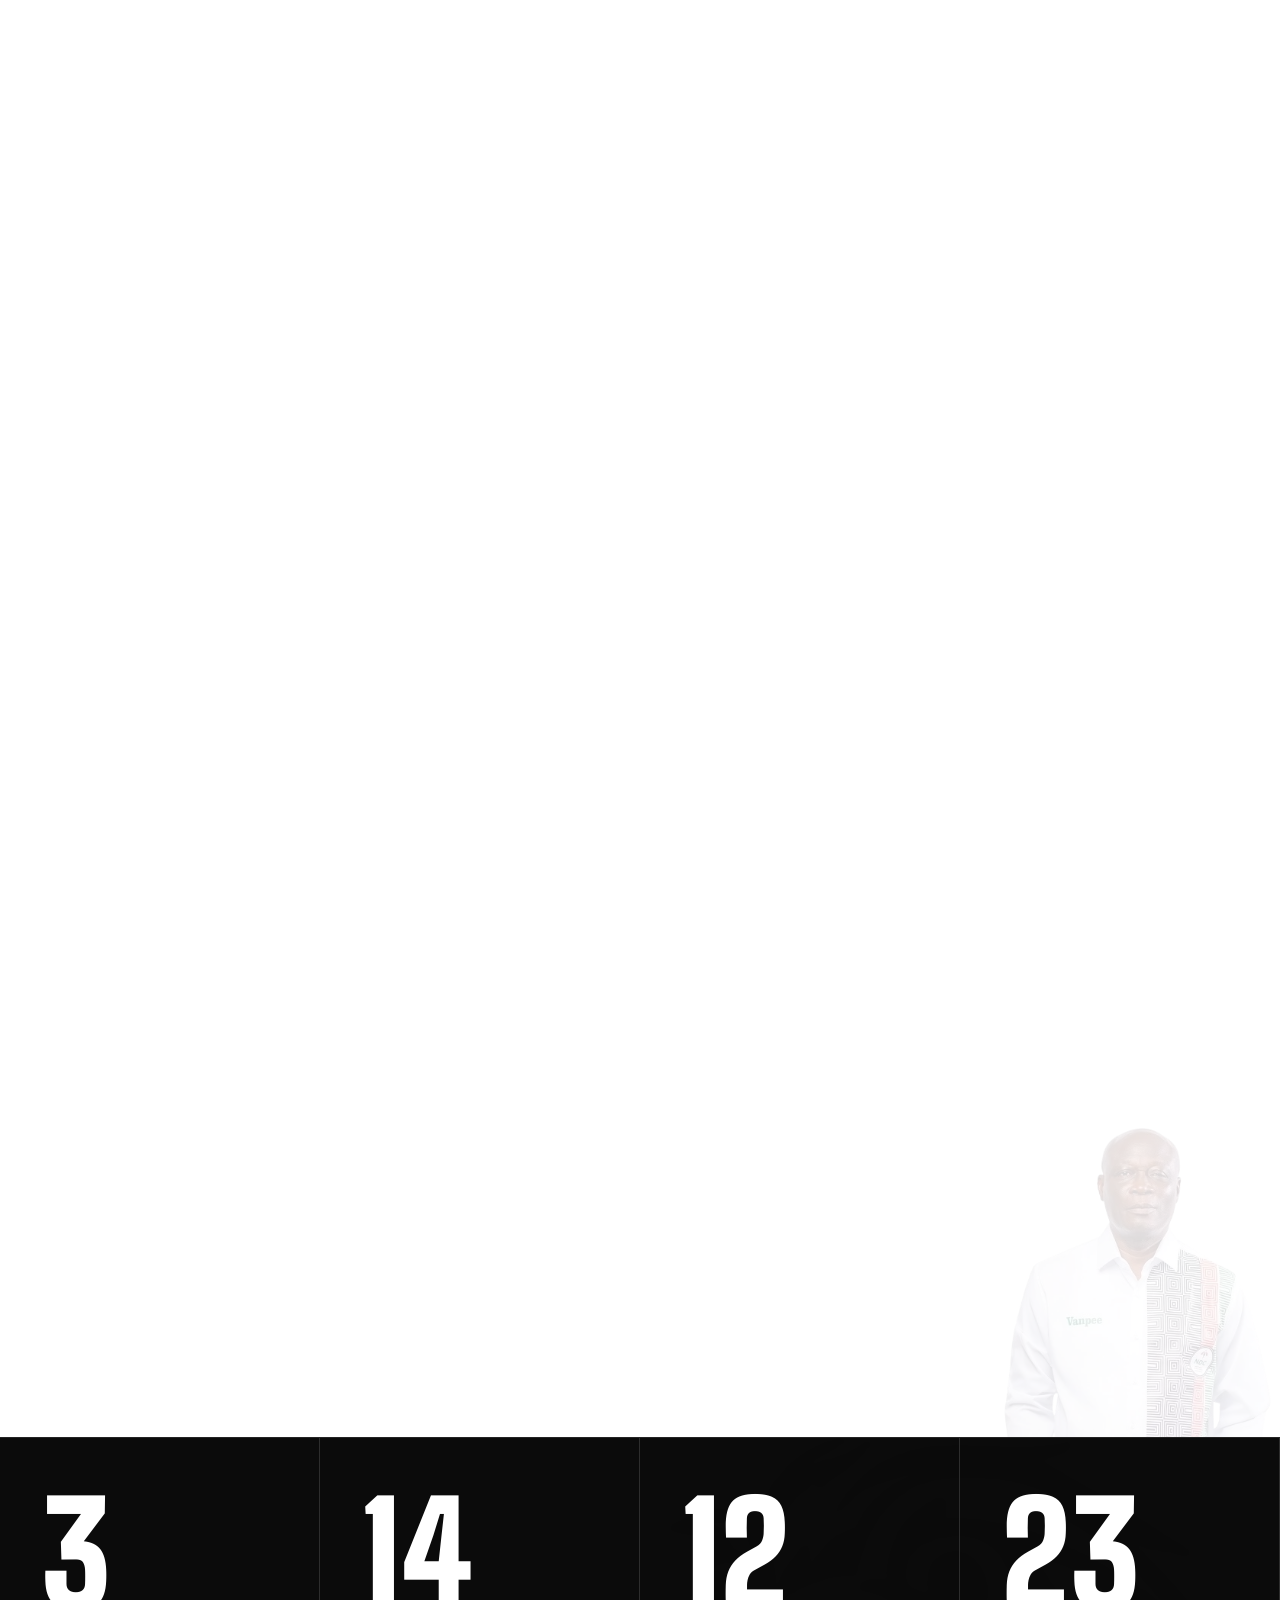
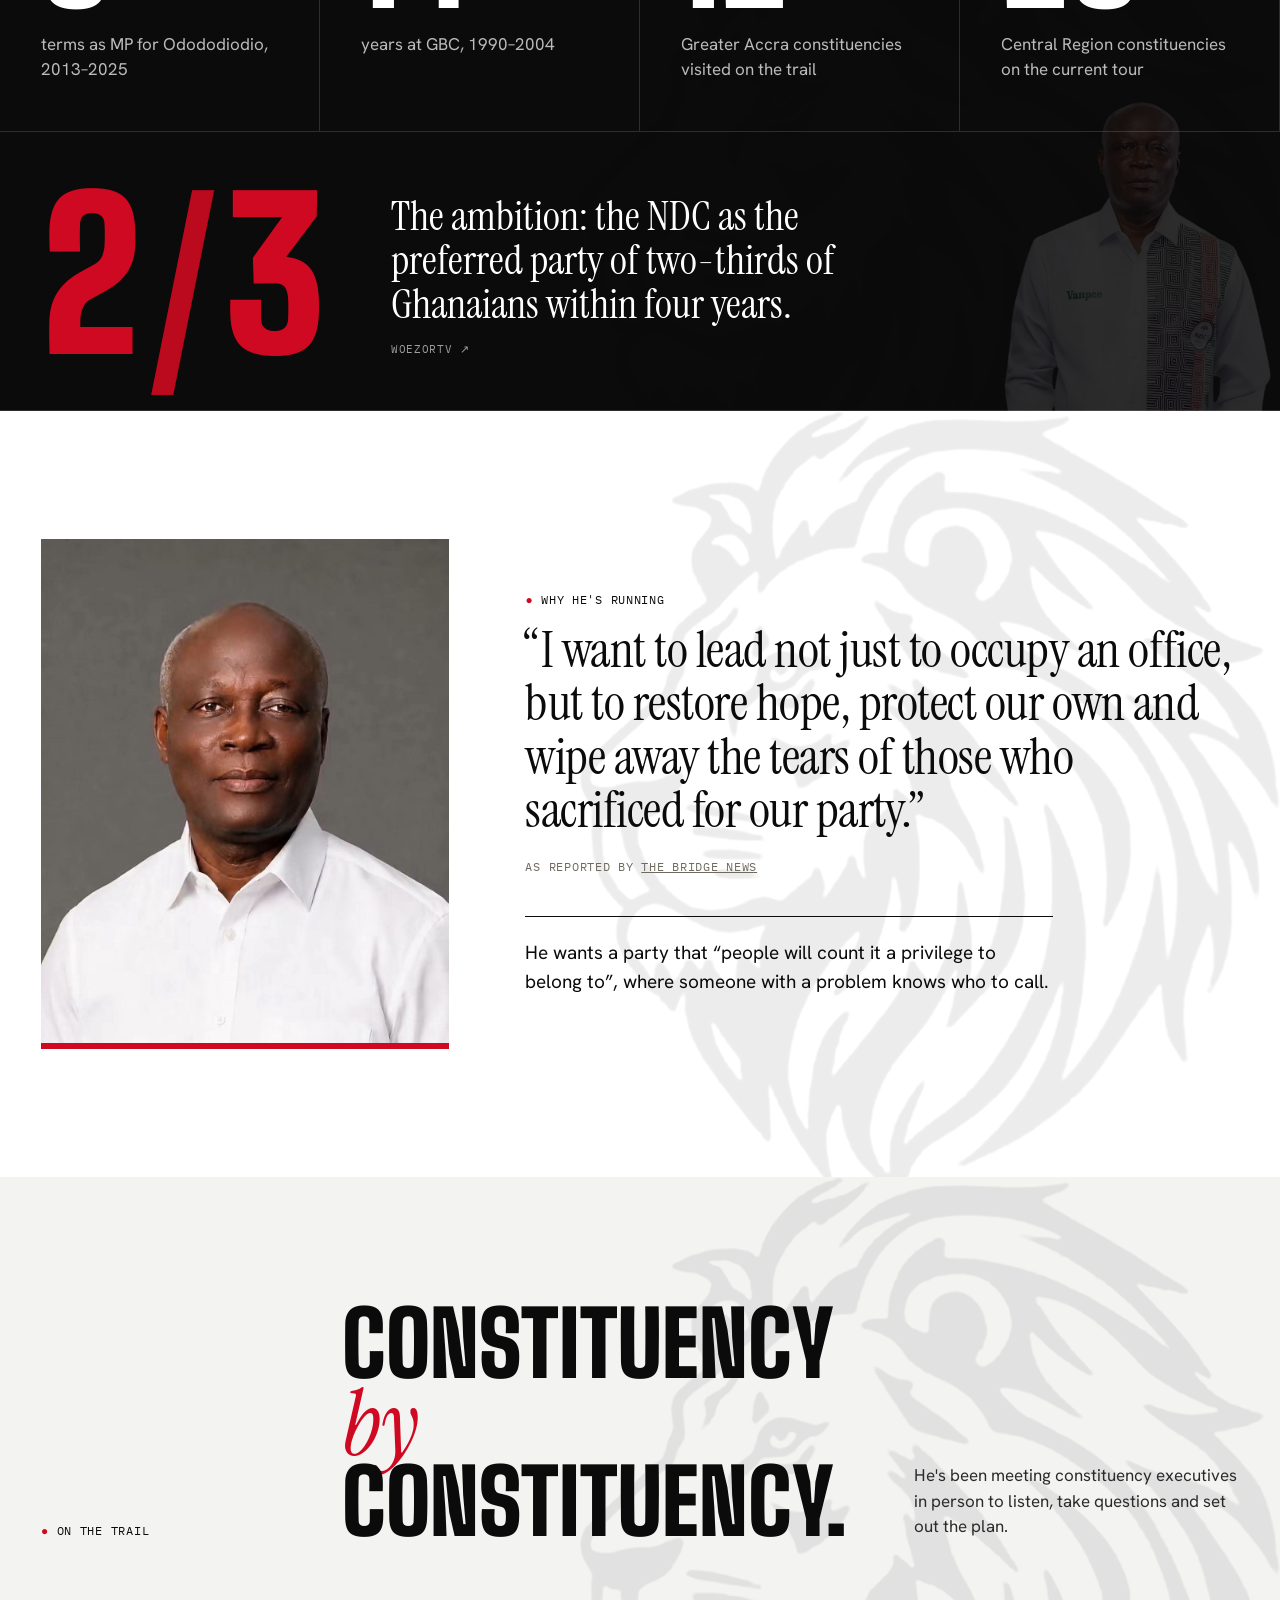
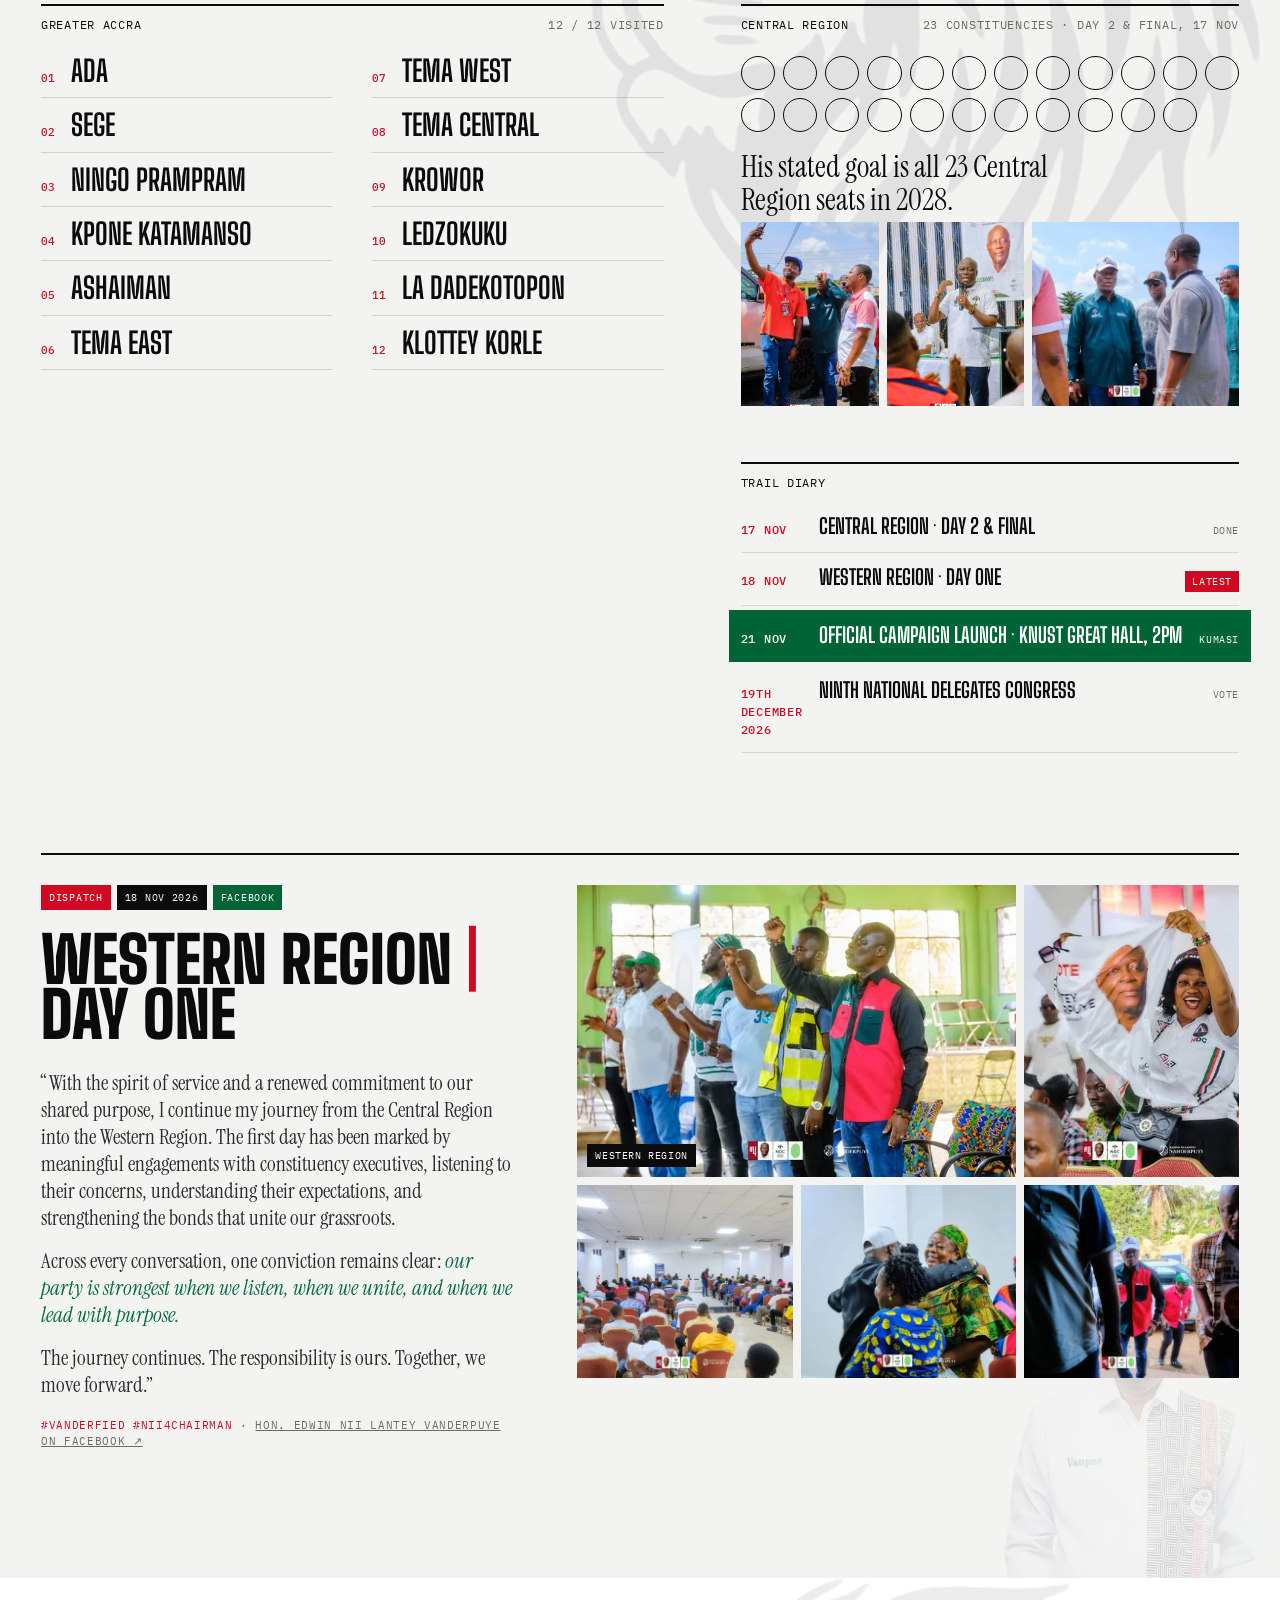
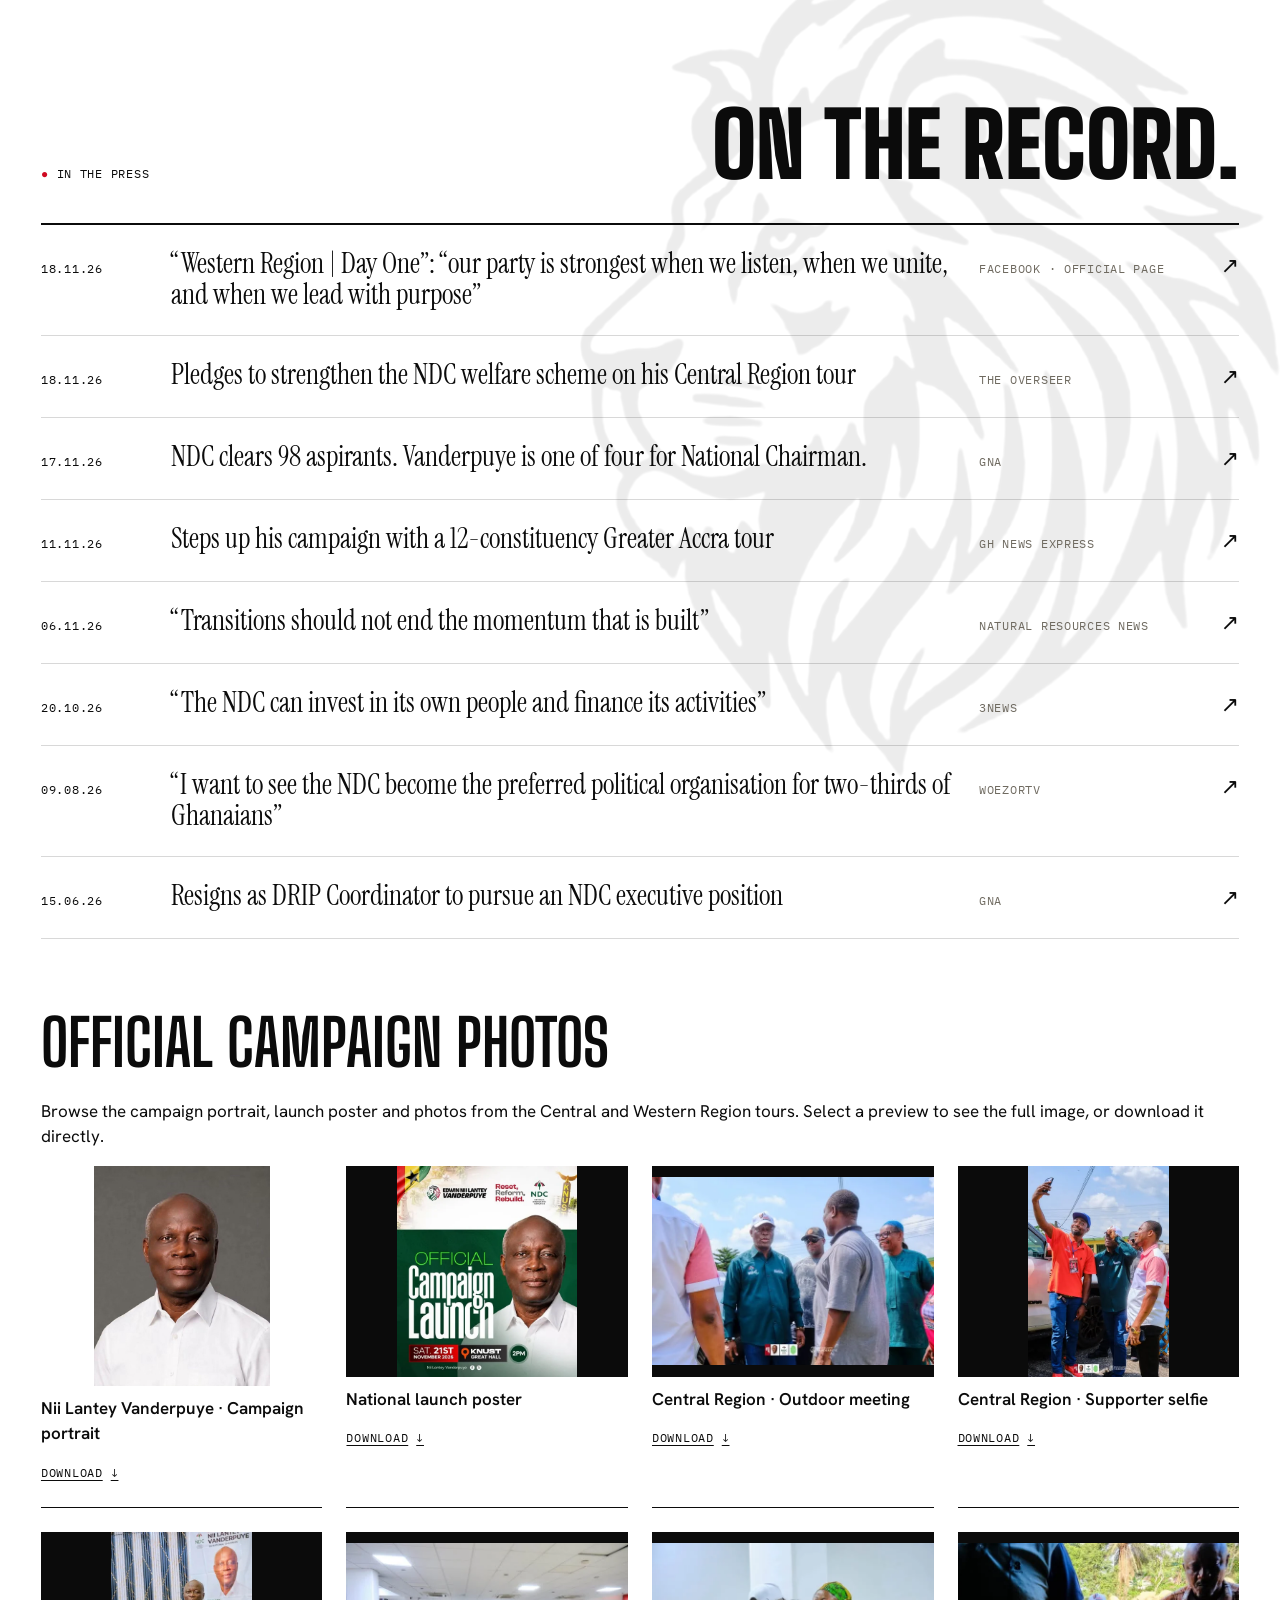
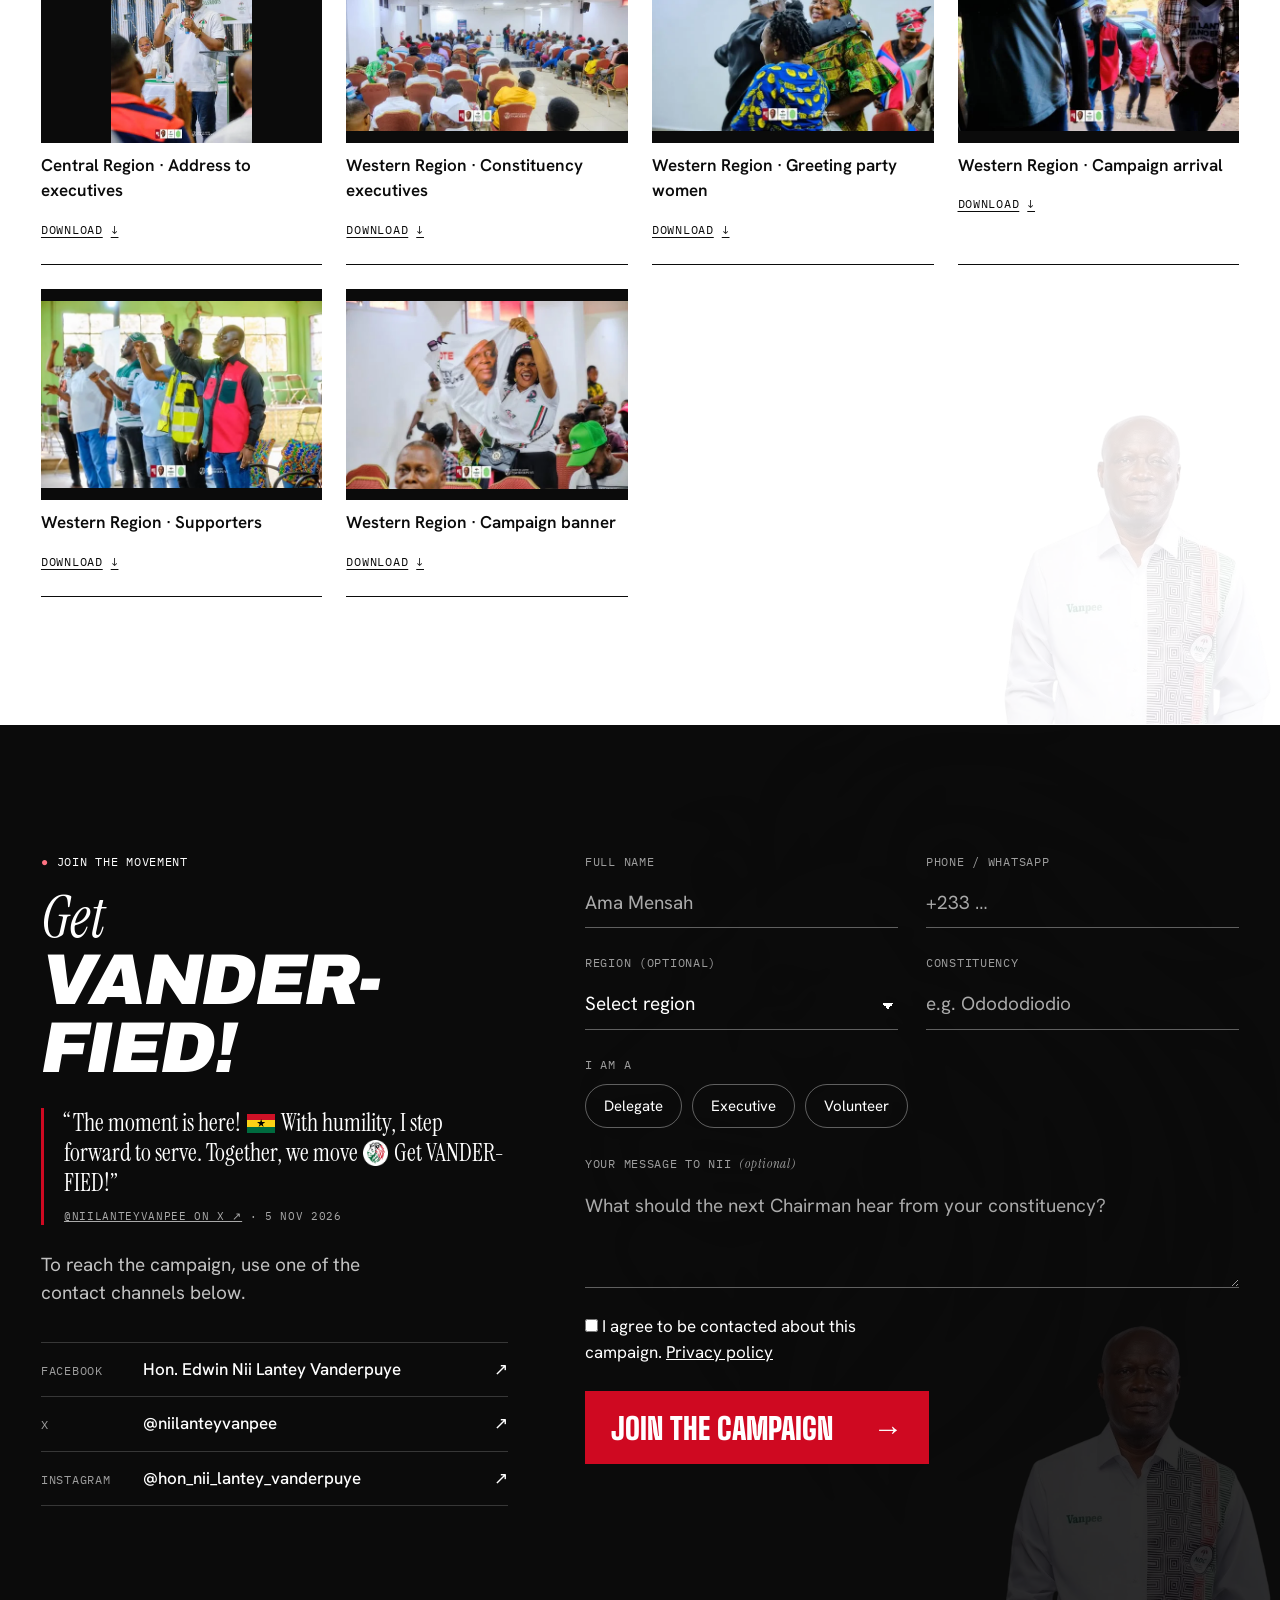
==== commit b9c7f117: "Add files via upload" ====
--- a/index.html
+++ b/index.html
@@ -185,7 +185,7 @@
   </article>
 
   <article class="act act-2">
-    <div class="act-side"><img class="act-portrait" src="/img/nii-campaign.webp" alt="Edwin Nii Lantey Vanderpuye" width="393" height="443" loading="lazy" decoding="async" /><p class="act-cap mono">Desk · Conference · Congress</p></div>
+    <div class="act-side"><img class="act-portrait studio-portrait" src="/img/nii-portrait.jpg" alt="Portrait of Edwin Nii Lantey Vanderpuye in a white shirt" width="1024" height="1280" loading="lazy" decoding="async" /><p class="act-cap mono">Desk · Conference · Congress</p></div>
     <div class="act-body">
       <p class="mono act-k">Act Two <span>/ 03</span></p>
       <h2 class="act-title">Reform<span class="red">.</span></h2>
@@ -333,7 +333,7 @@
     <h3 id="photos-h">Official campaign photos</h3>
     <p>Browse the campaign portrait, launch poster and photos from the Central and Western Region tours. Select a preview to see the full image, or download it directly.</p>
     <ul class="photo-links">
-      <li class="photo-card">
+      <li class="photo-card photo-card-portrait">
         <a class="photo-preview" href="/img/nii-portrait.jpg"><img src="/img/nii-portrait.jpg" alt="Portrait of Edwin Nii Lantey Vanderpuye in a white shirt against a grey background" width="1024" height="1280" loading="lazy" decoding="async" /></a>
         <p>Nii Lantey Vanderpuye · Campaign portrait</p>
         <a class="photo-save mono" href="/img/nii-portrait.jpg" download aria-label="Download: Nii Lantey Vanderpuye campaign portrait">Download <span aria-hidden="true">↓</span></a>
--- a/assets/campaign.css
+++ b/assets/campaign.css
@@ -104,8 +104,28 @@
 .join .red, .foot .red { color: #ff7382; }
 :focus-visible { outline: 3px solid #0574cc; outline-offset: 3px; box-shadow: 0 0 0 3px white; }
 .bar { background: var(--paper); }
-.thesis-profile img.studio-portrait { height: auto; object-fit: contain; background: #64635e; }
+.thesis-profile img.studio-portrait { object-fit: contain; background: #64635e; }
 .pp-panel img.studio-portrait { width: 100%; height: 100%; object-fit: cover; filter: none; }
+/* Match section portraits to the portrait beside the leadership quote. */
+main { --section-portrait-width: calc((100vw - var(--pad) * 2 - 6vw) * 4 / 11); }
+.thesis-profile { width: var(--section-portrait-width); max-width: 100%; }
+.thesis { grid-template-columns: var(--section-portrait-width) minmax(0, 1fr); }
+.thesis-profile img, .thesis-profile img.studio-portrait, .act-portrait {
+  display: block;
+  width: var(--section-portrait-width);
+  max-width: 100%;
+  height: auto;
+  aspect-ratio: 4 / 5;
+  object-fit: contain;
+  object-position: center bottom;
+}
+.photo-card-portrait .photo-preview { background: transparent; }
+.photo-card-portrait .photo-preview img { height: 220px; aspect-ratio: auto; object-fit: contain; }
+@media (max-width: 900px) {
+  main { --section-portrait-width: min(100%, 320px); }
+  .thesis { grid-template-columns: 1fr; }
+  .pull-photo { width: var(--section-portrait-width); }
+}
 @media (min-width: 901px) and (prefers-reduced-motion: reduce) {
   .record .record-track { width: 100%; overflow-x: auto; padding-bottom: 20px; }
   .record .record-progress { display: none; }
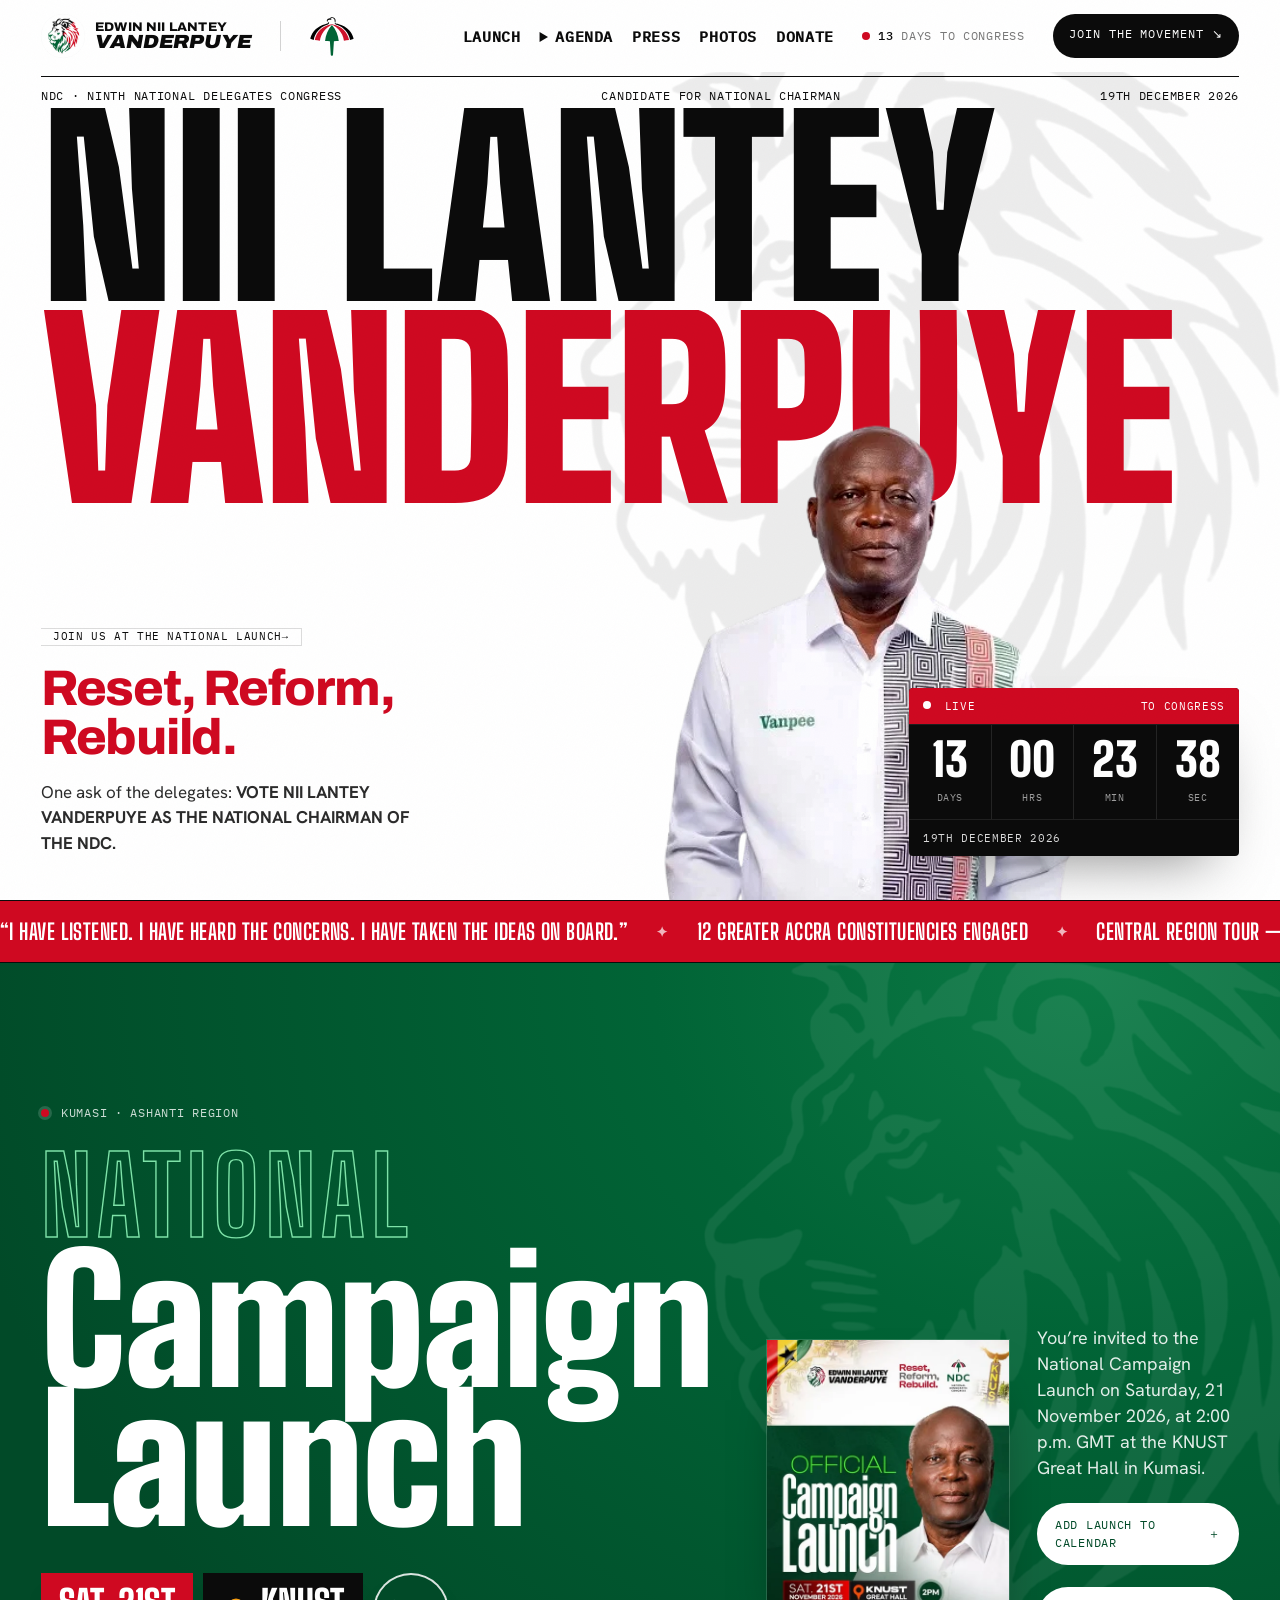
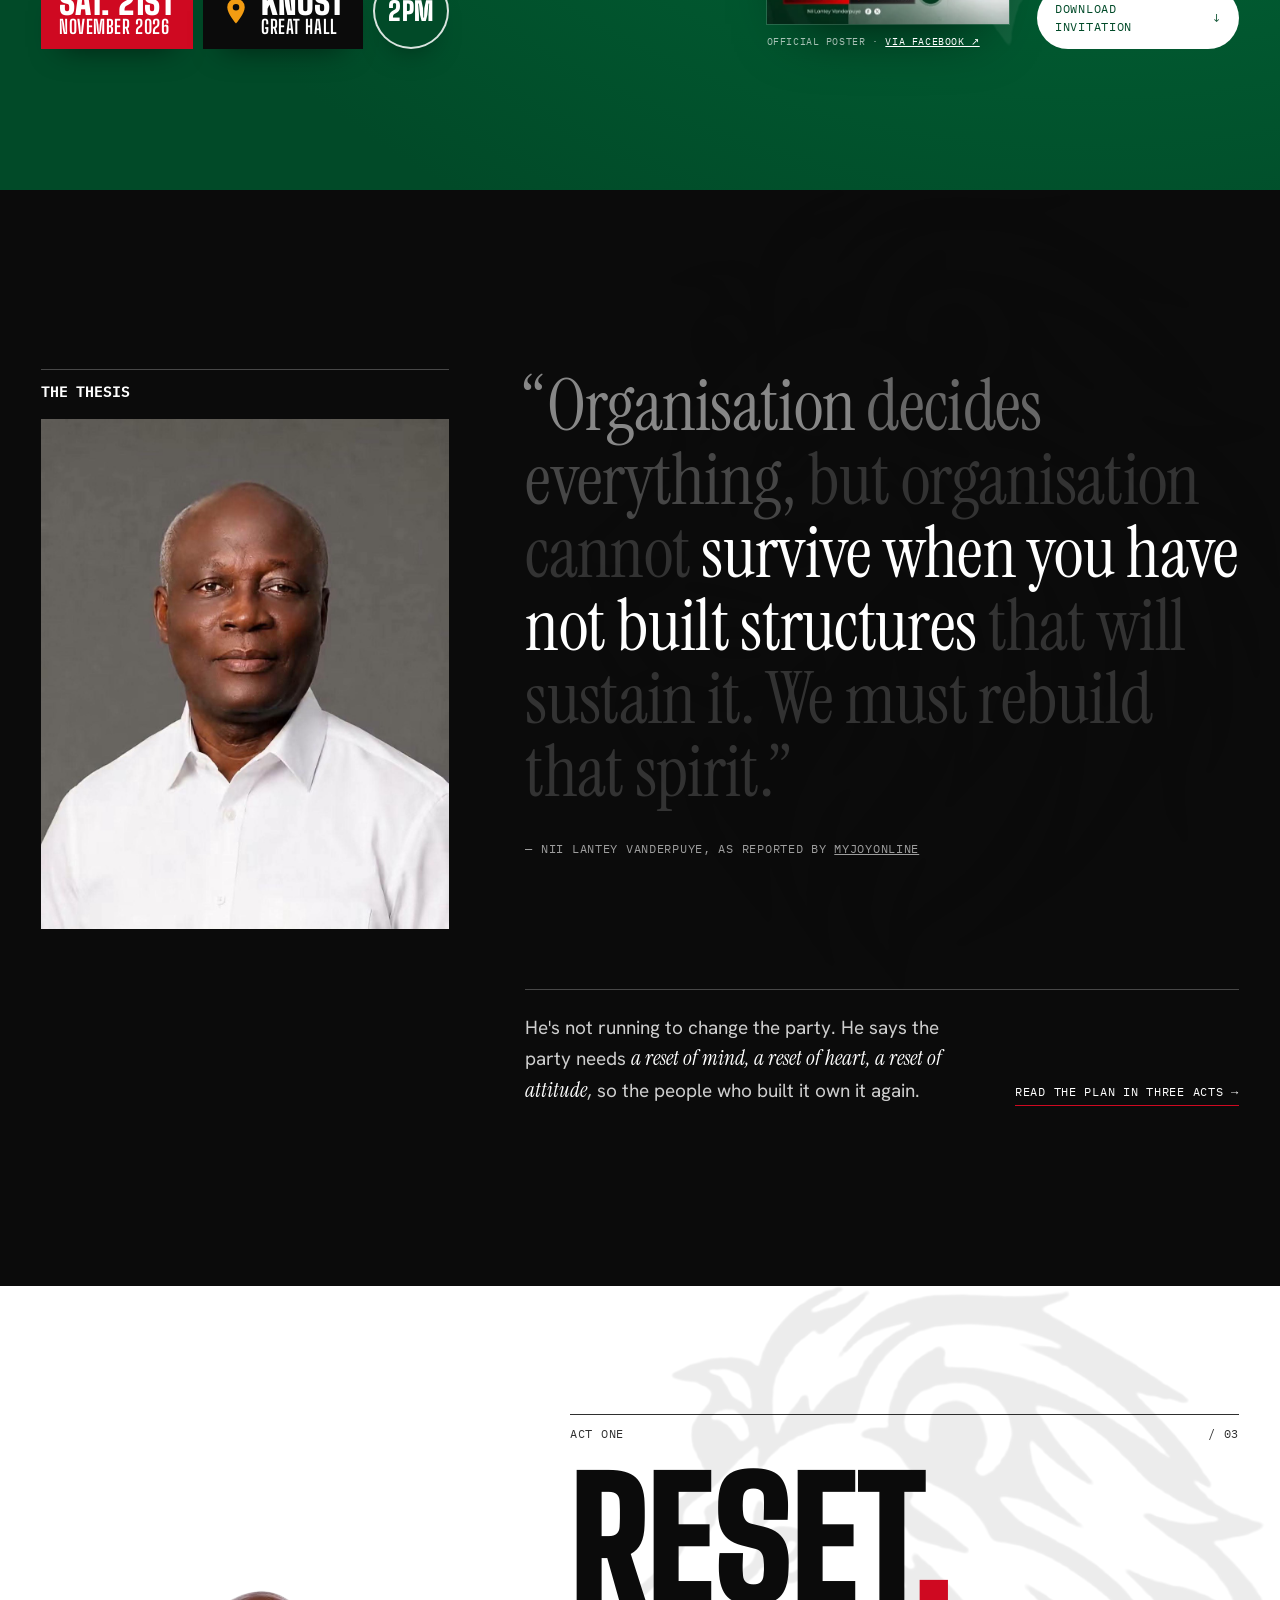
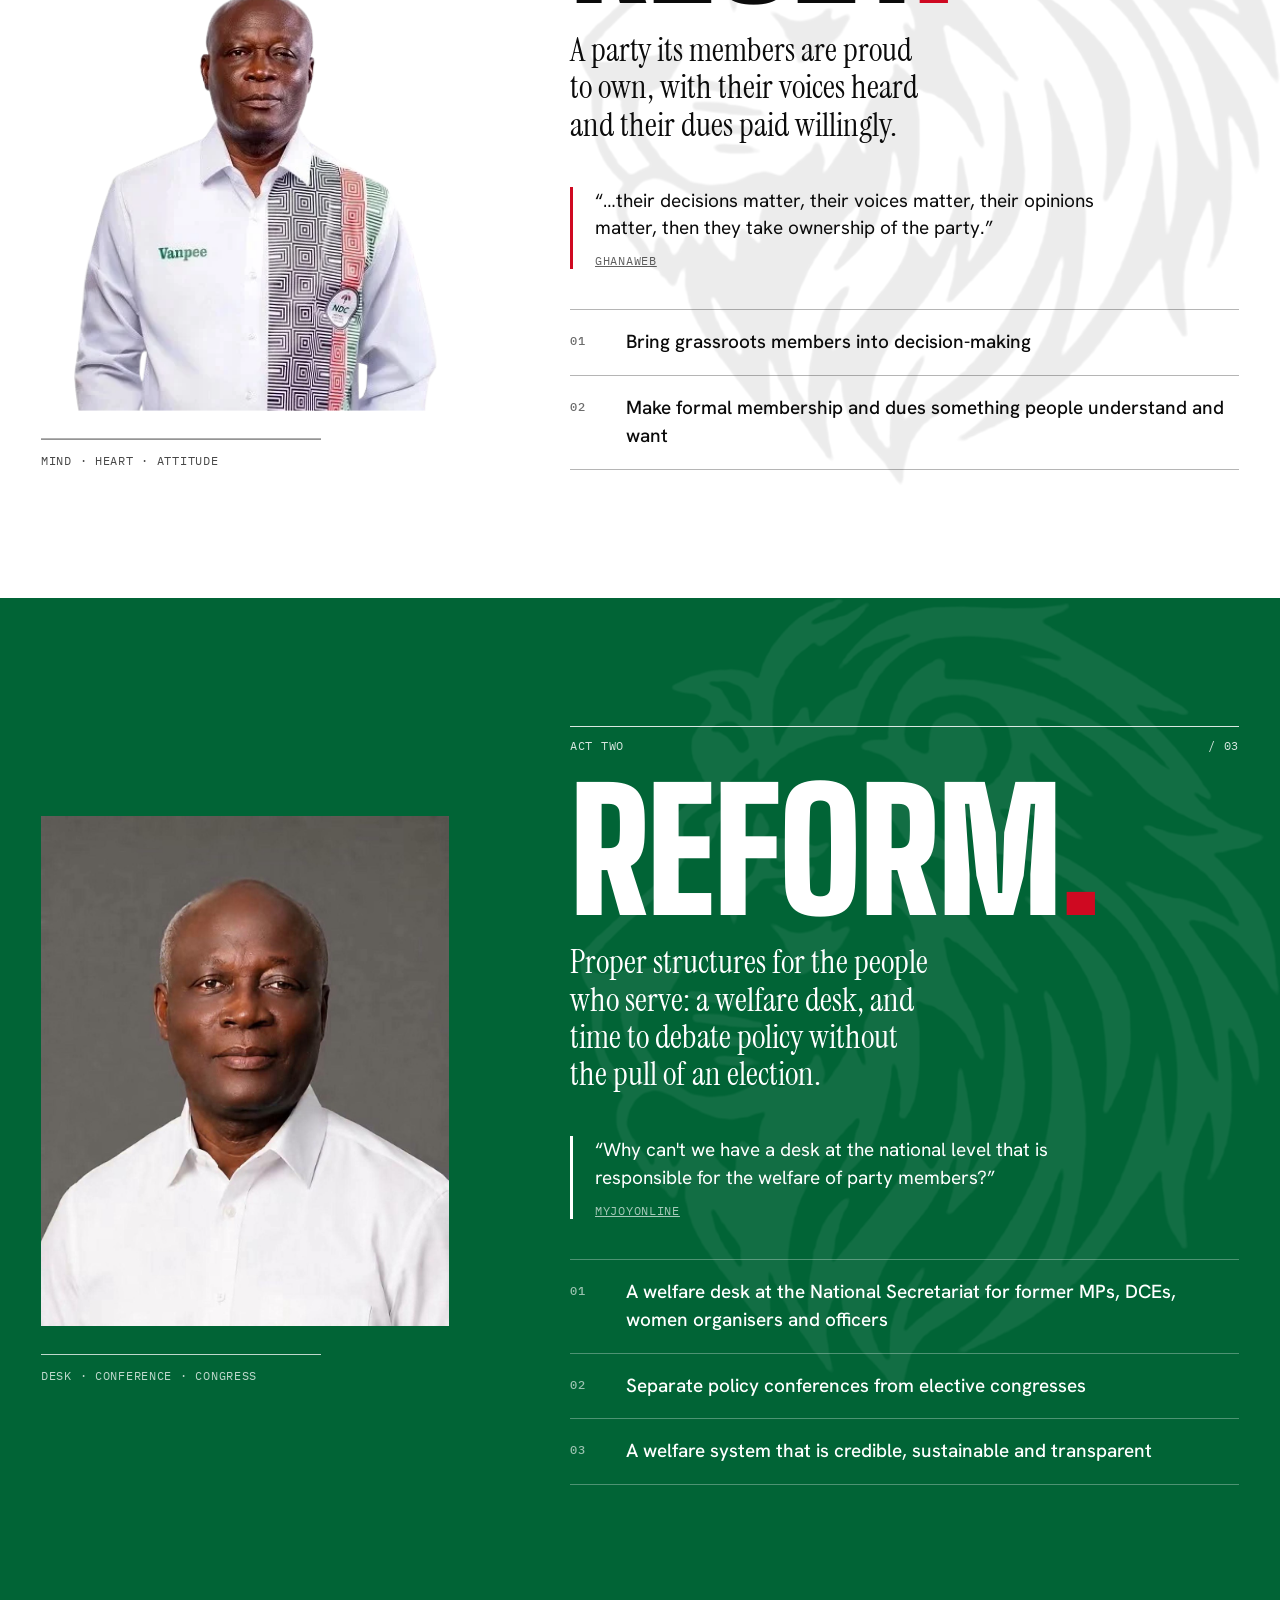
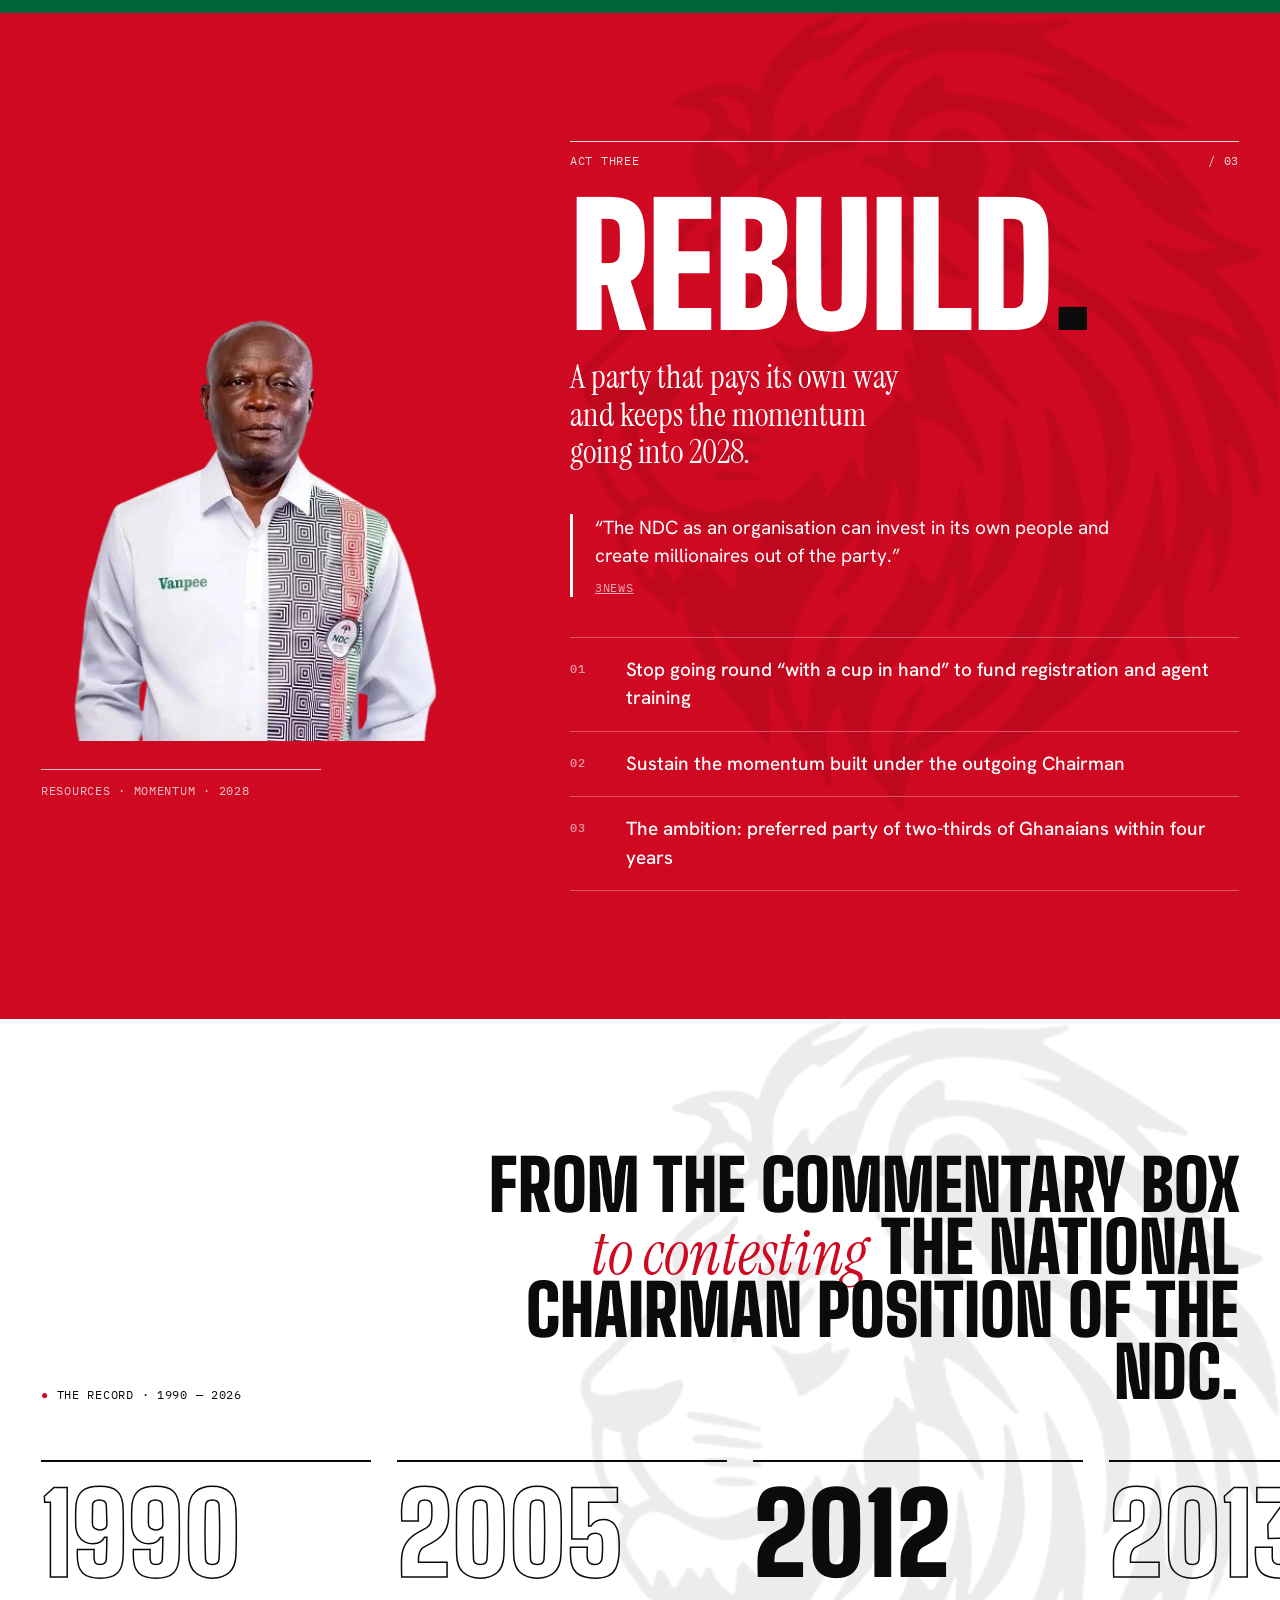
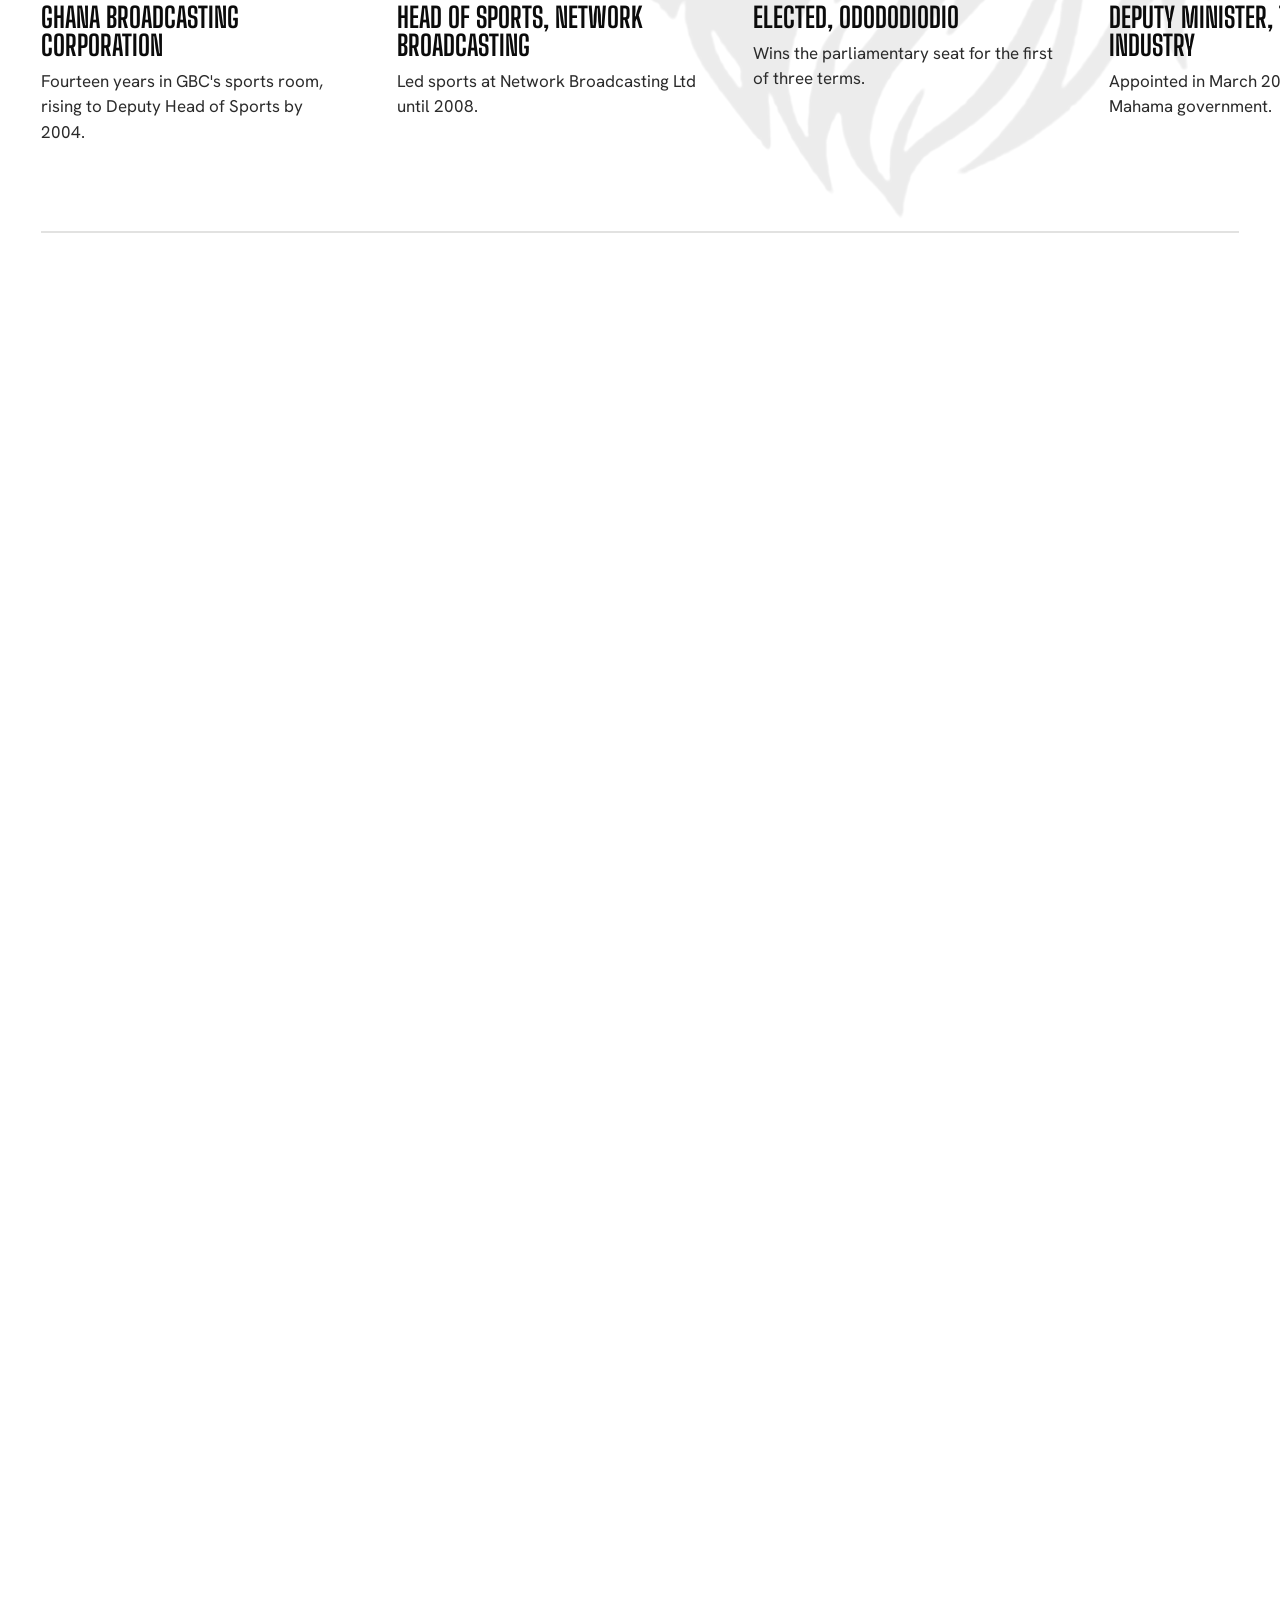
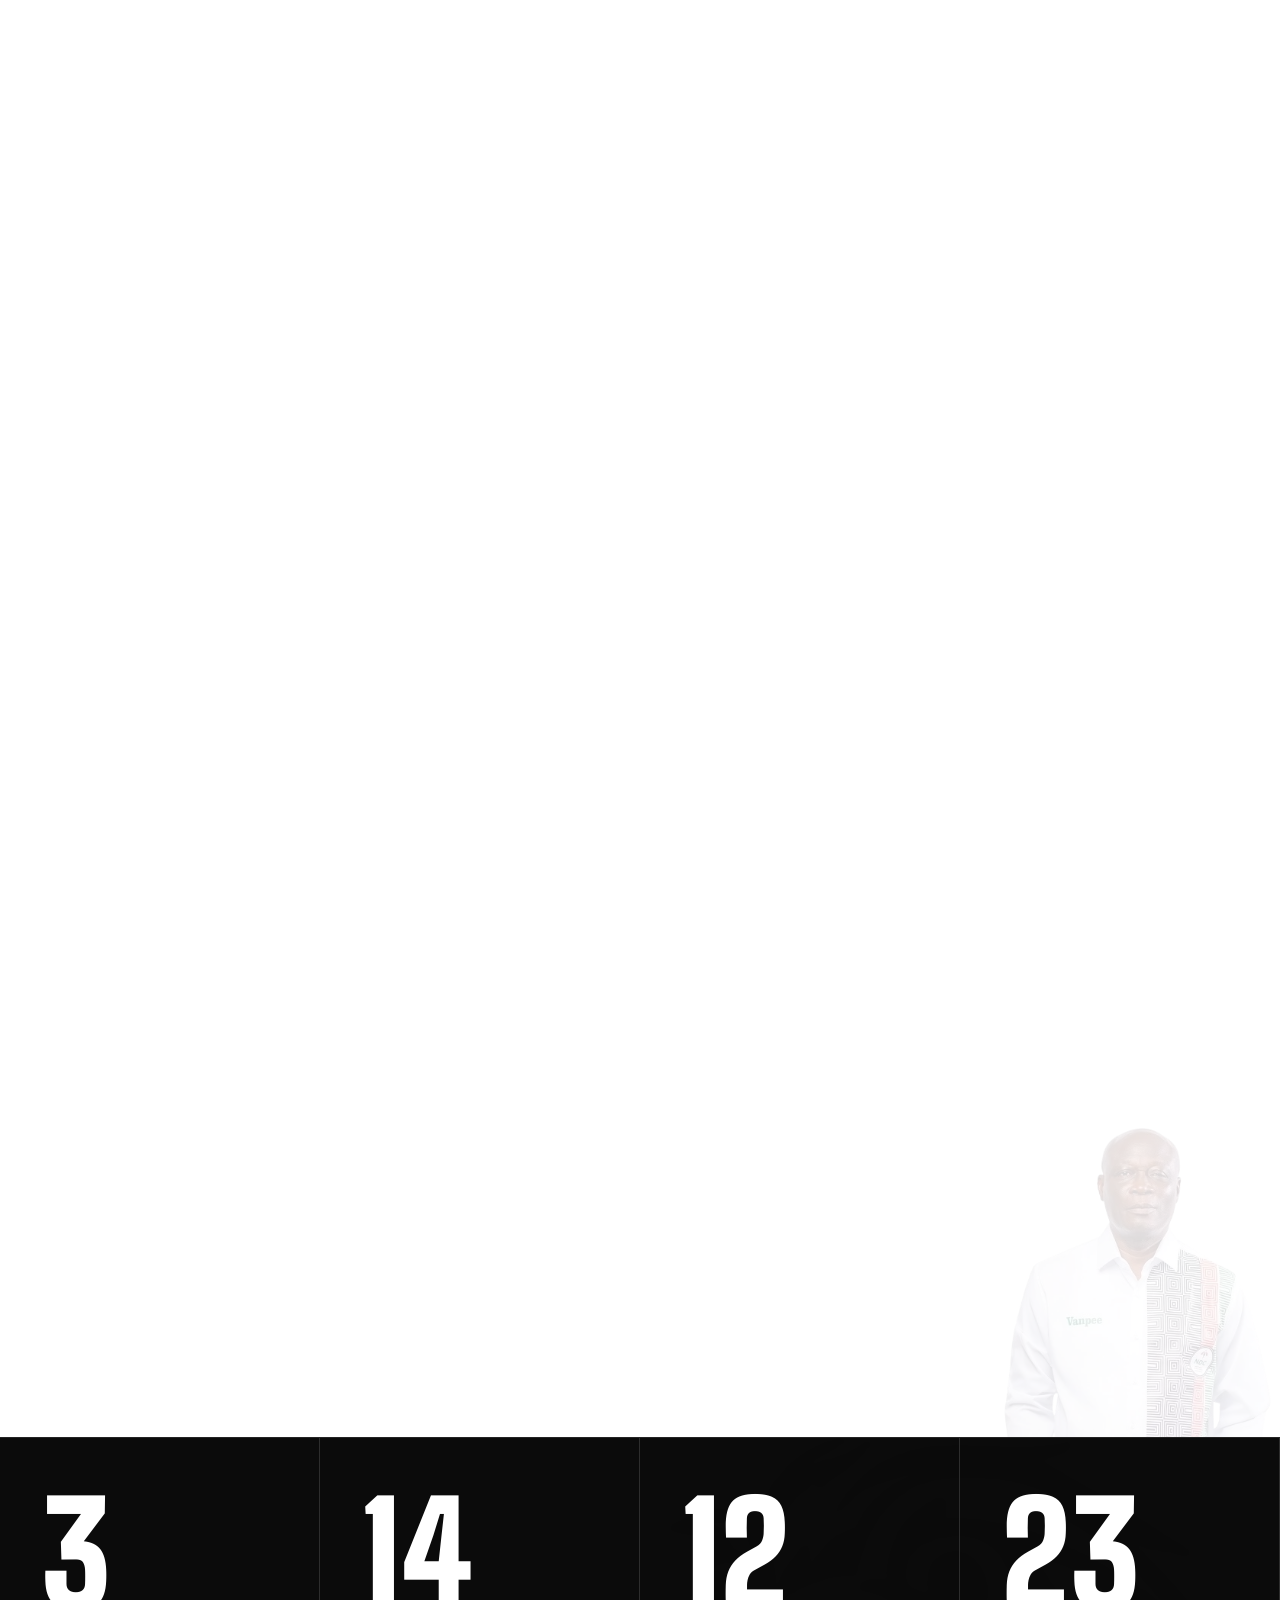
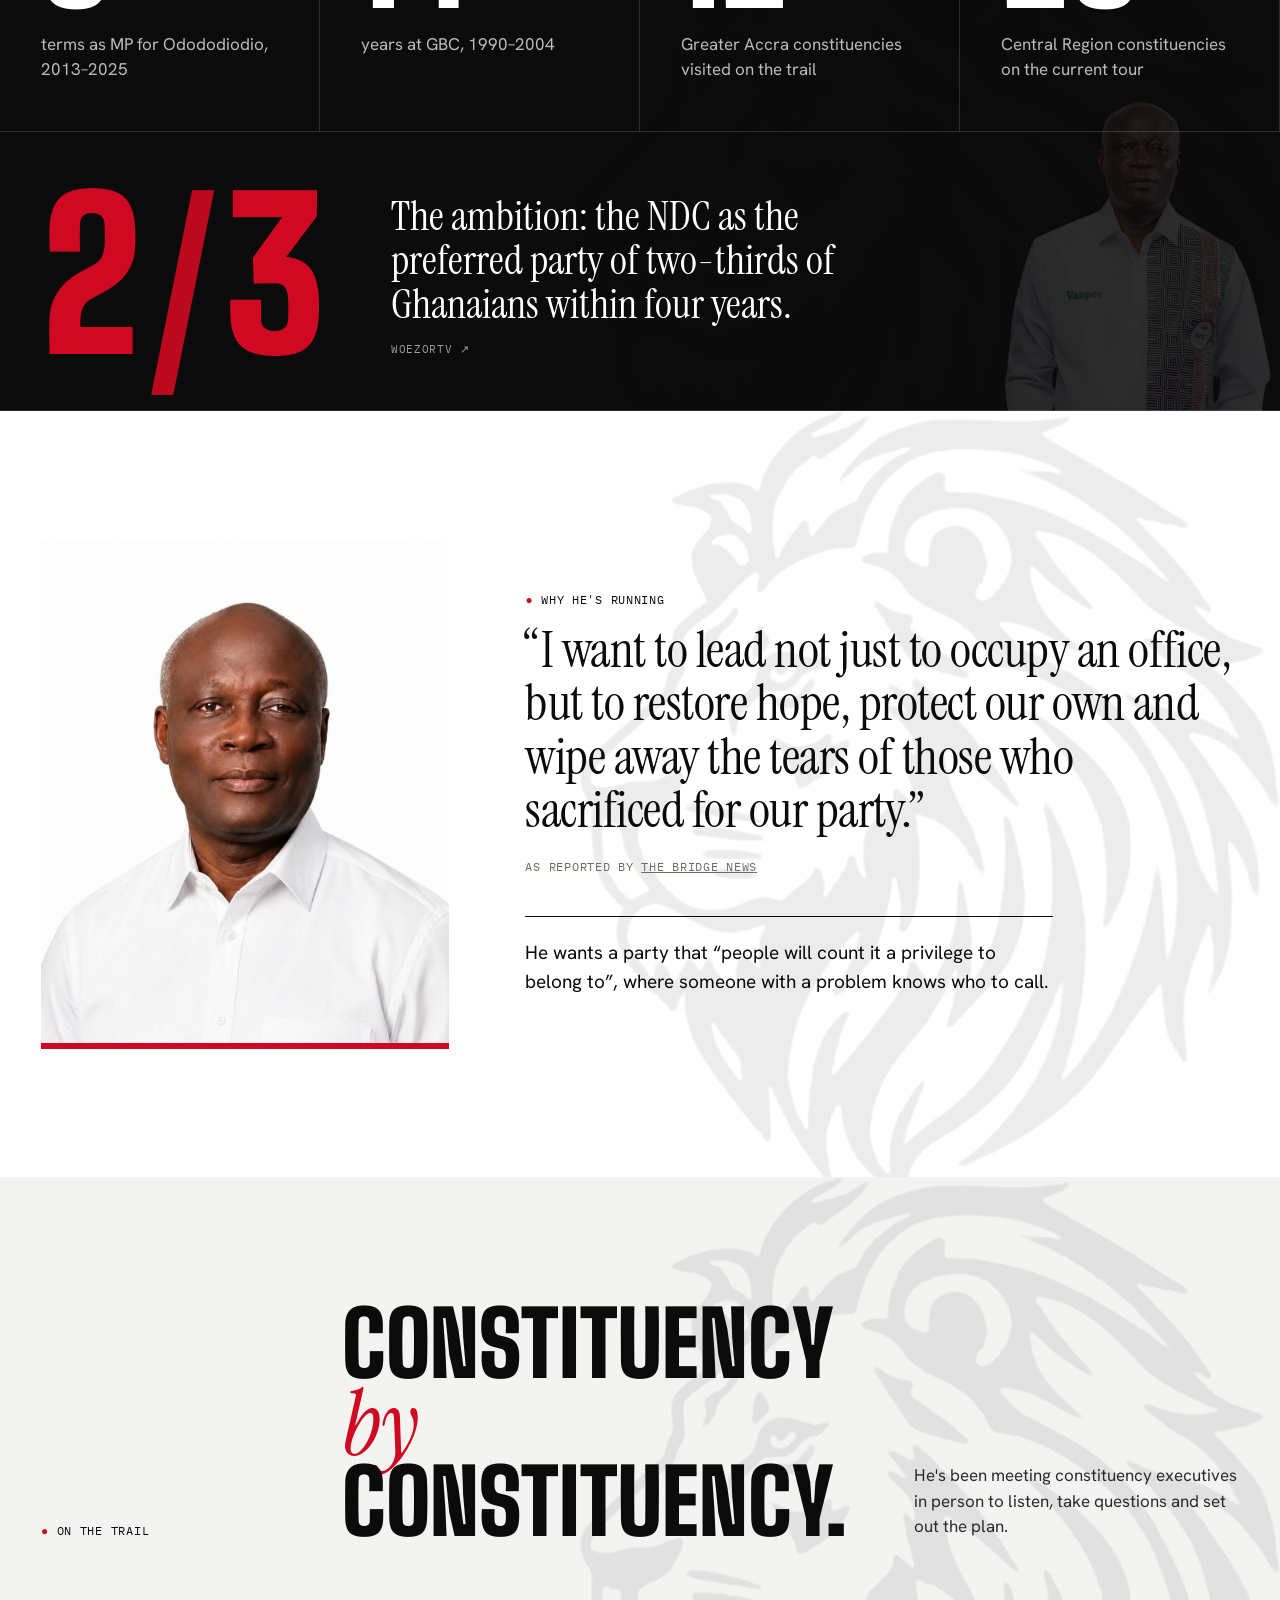
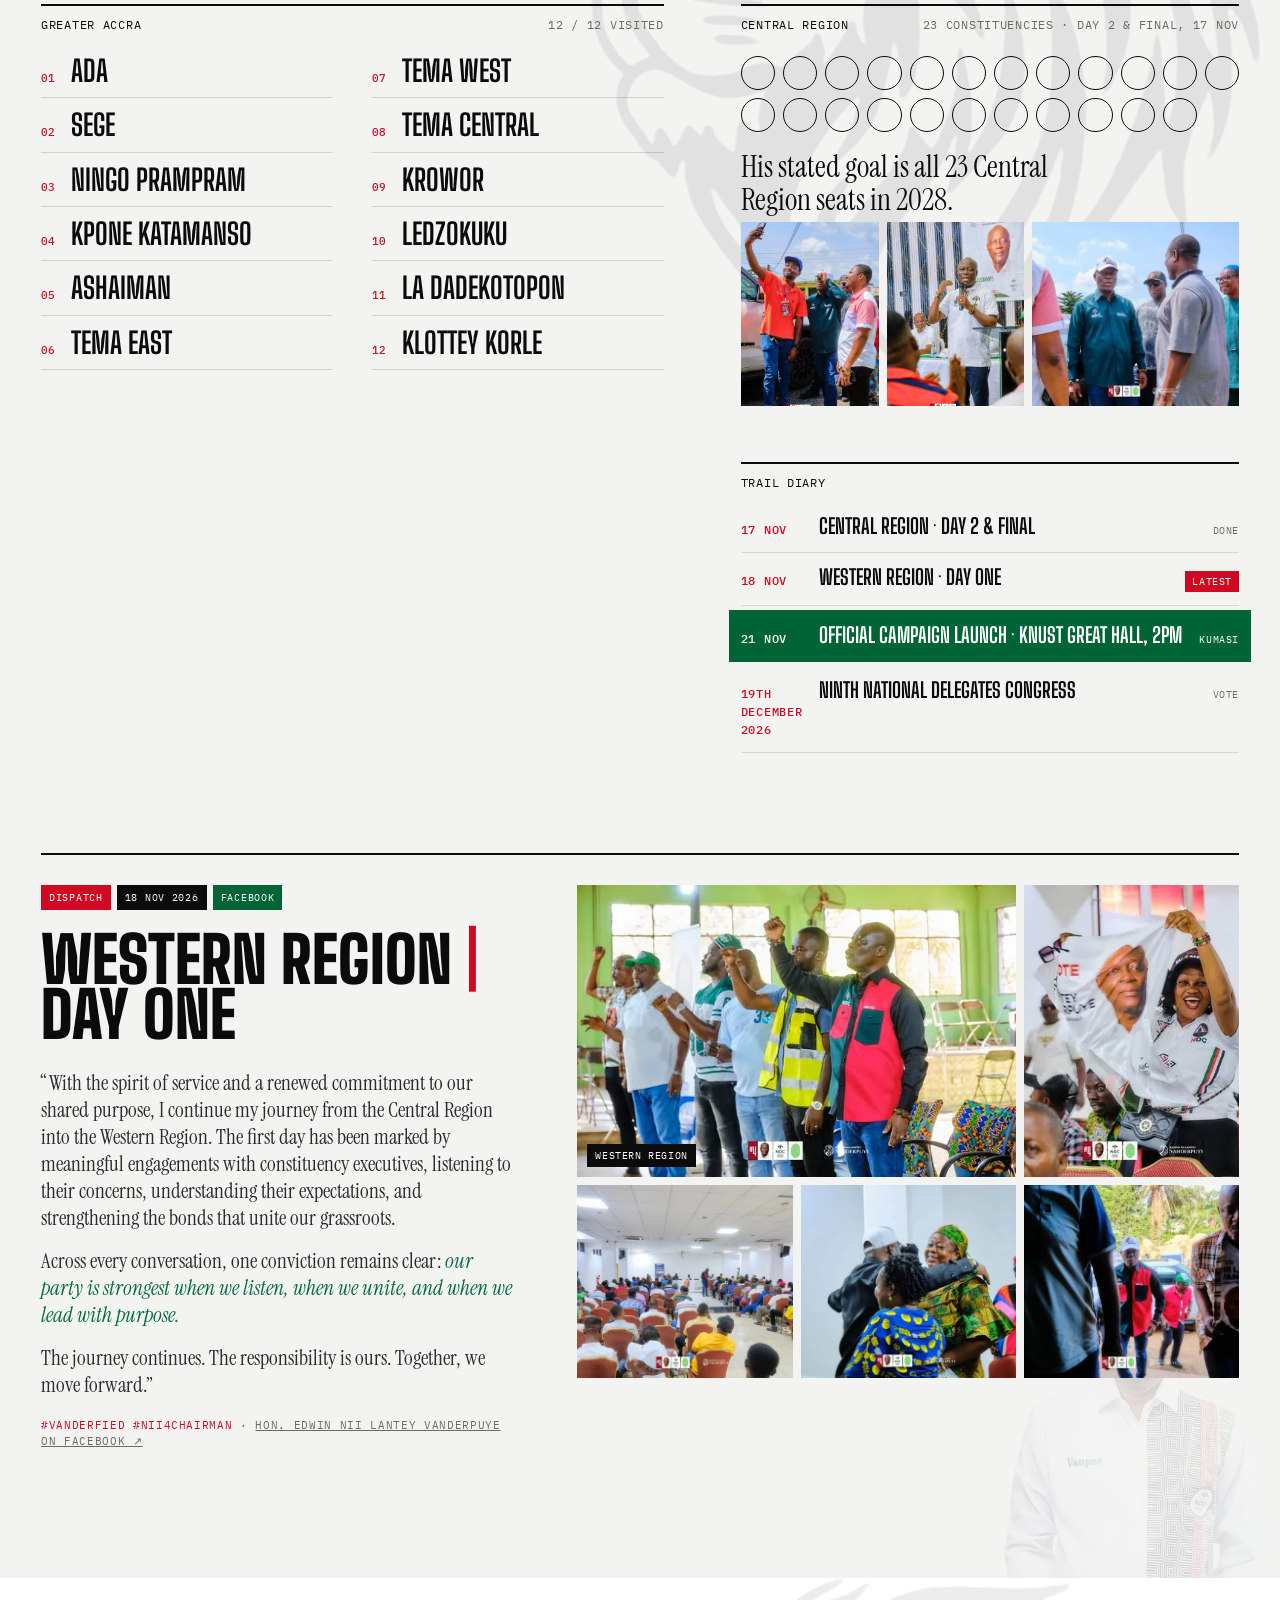
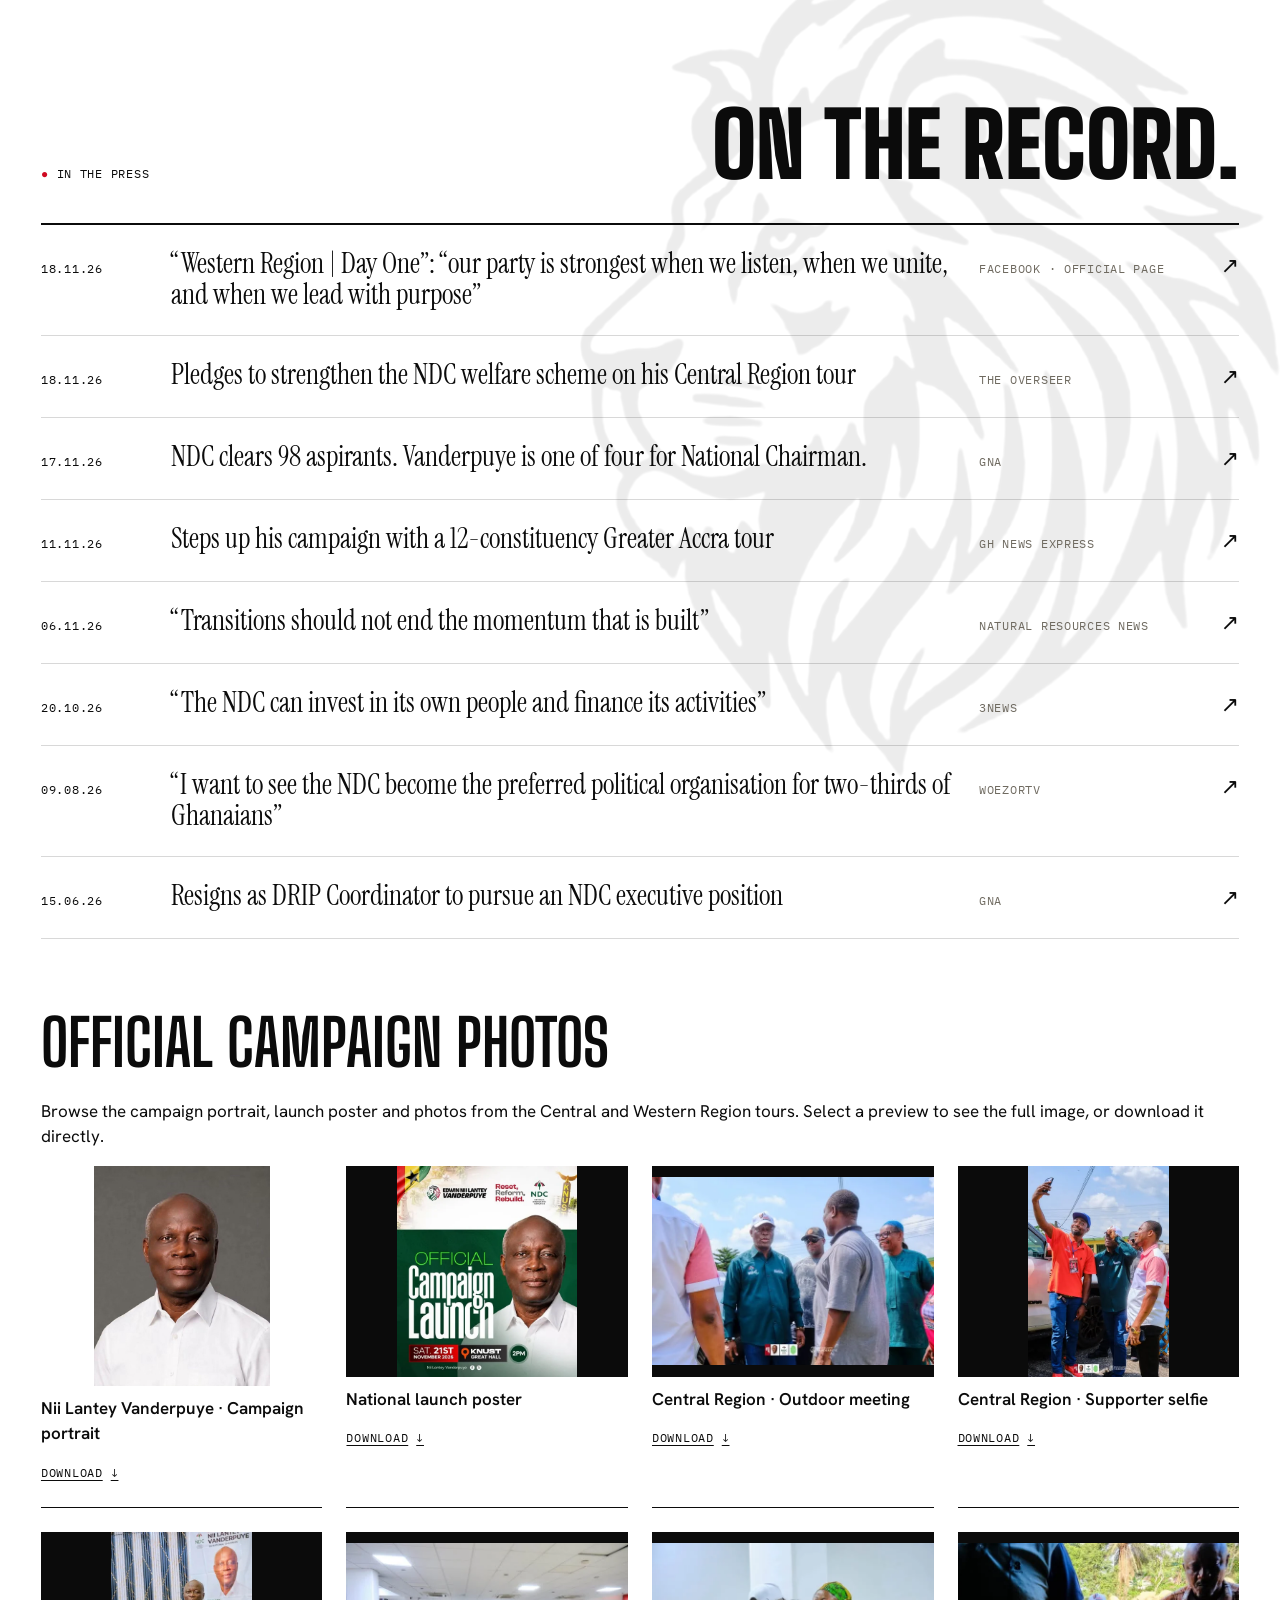
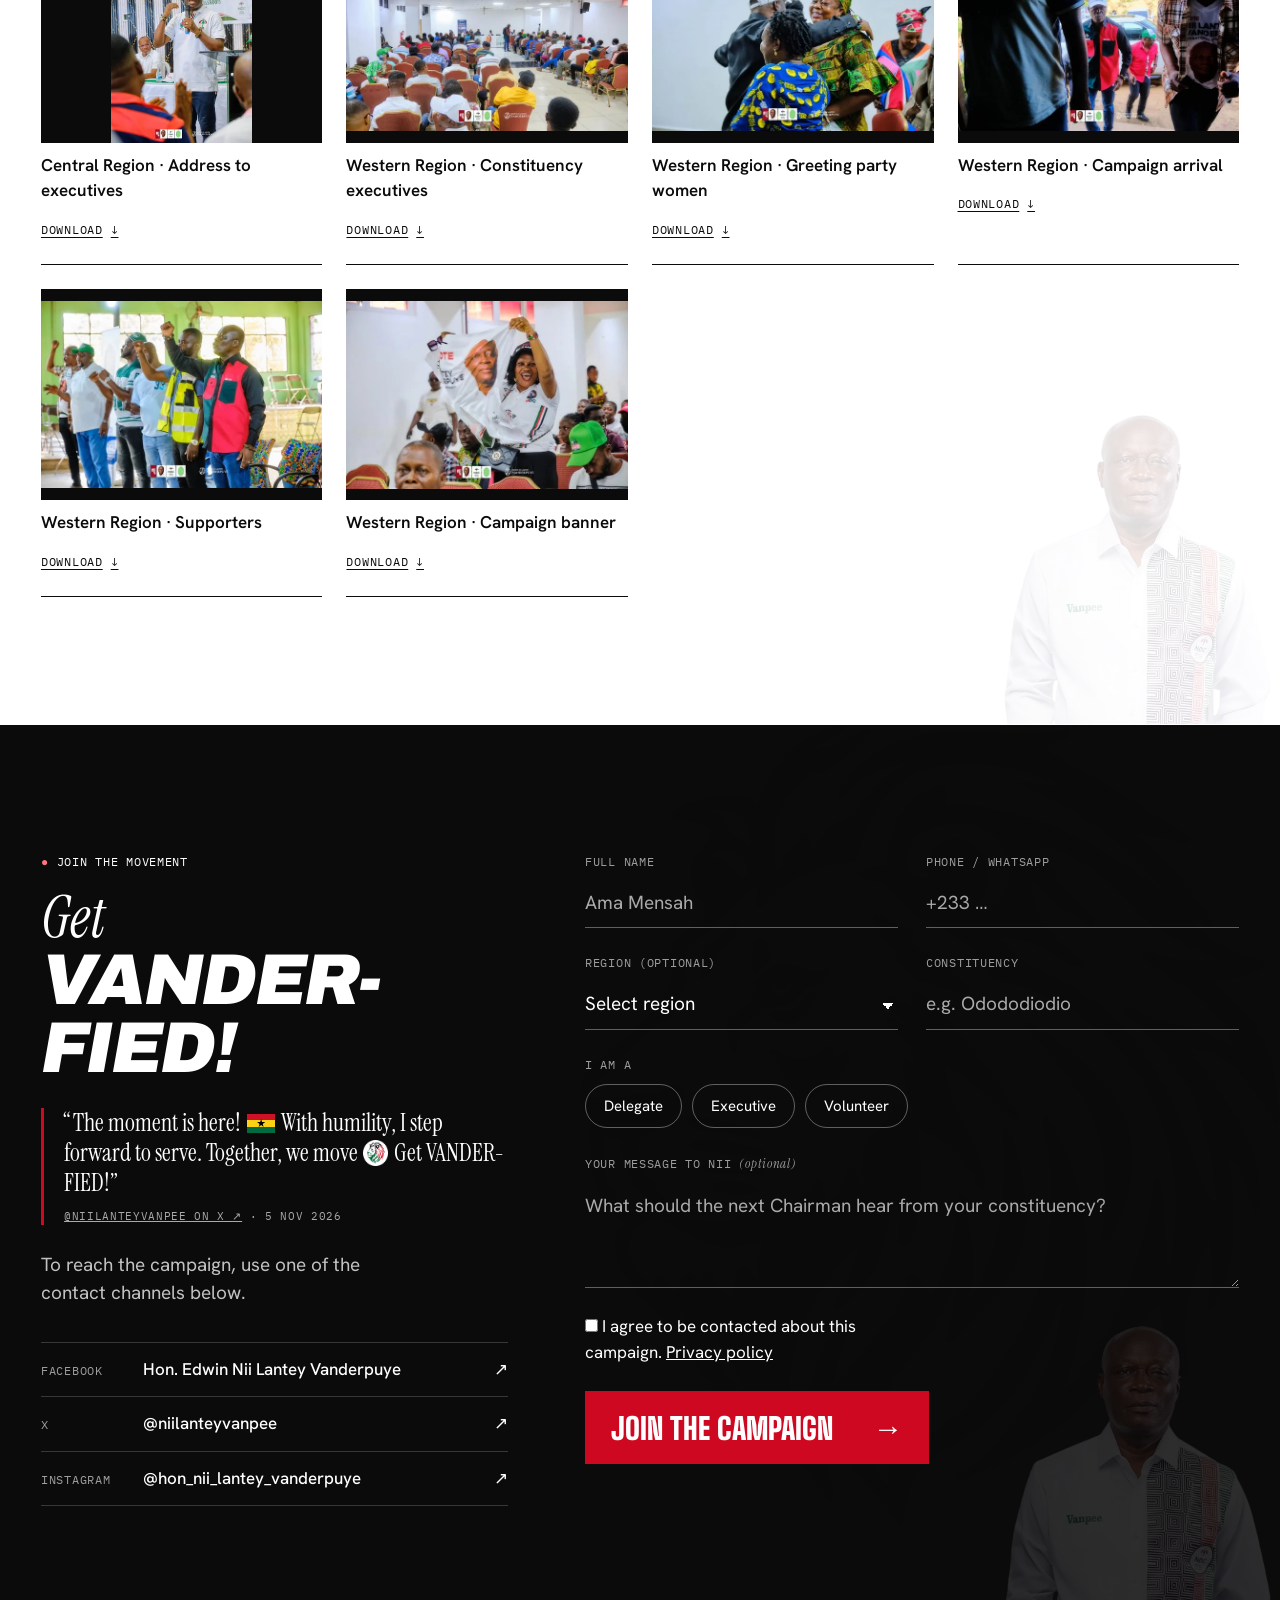
==== commit ec98645c: "Add files via upload" ====
--- a/index.html
+++ b/index.html
@@ -248,7 +248,7 @@
 
 <section class="pull">
   <figure class="pull-photo">
-    <div class="pp-panel"><img class="studio-portrait" src="/img/nii-portrait.jpg" alt="Portrait of Nii Lantey Vanderpuye in a white shirt" loading="lazy" decoding="async" width="1024" height="1280" /></div>
+    <div class="pp-panel"><img class="studio-portrait" src="/img/nii-portrait-white.png" alt="Portrait of Nii Lantey Vanderpuye in a white shirt against a white background" loading="lazy" decoding="async" width="1122" height="1402" /></div>
   </figure>
   <div class="pull-text">
     <p class="mono kicker"><span class="red">●</span> Why he's running</p>
--- a/assets/campaign.css
+++ b/assets/campaign.css
@@ -106,6 +106,7 @@
 .bar { background: var(--paper); }
 .thesis-profile img.studio-portrait { object-fit: contain; background: #64635e; }
 .pp-panel img.studio-portrait { width: 100%; height: 100%; object-fit: cover; filter: none; }
+.pull-photo .pp-panel { background: #fff; }
 /* Match section portraits to the portrait beside the leadership quote. */
 main { --section-portrait-width: calc((100vw - var(--pad) * 2 - 6vw) * 4 / 11); }
 .thesis-profile { width: var(--section-portrait-width); max-width: 100%; }
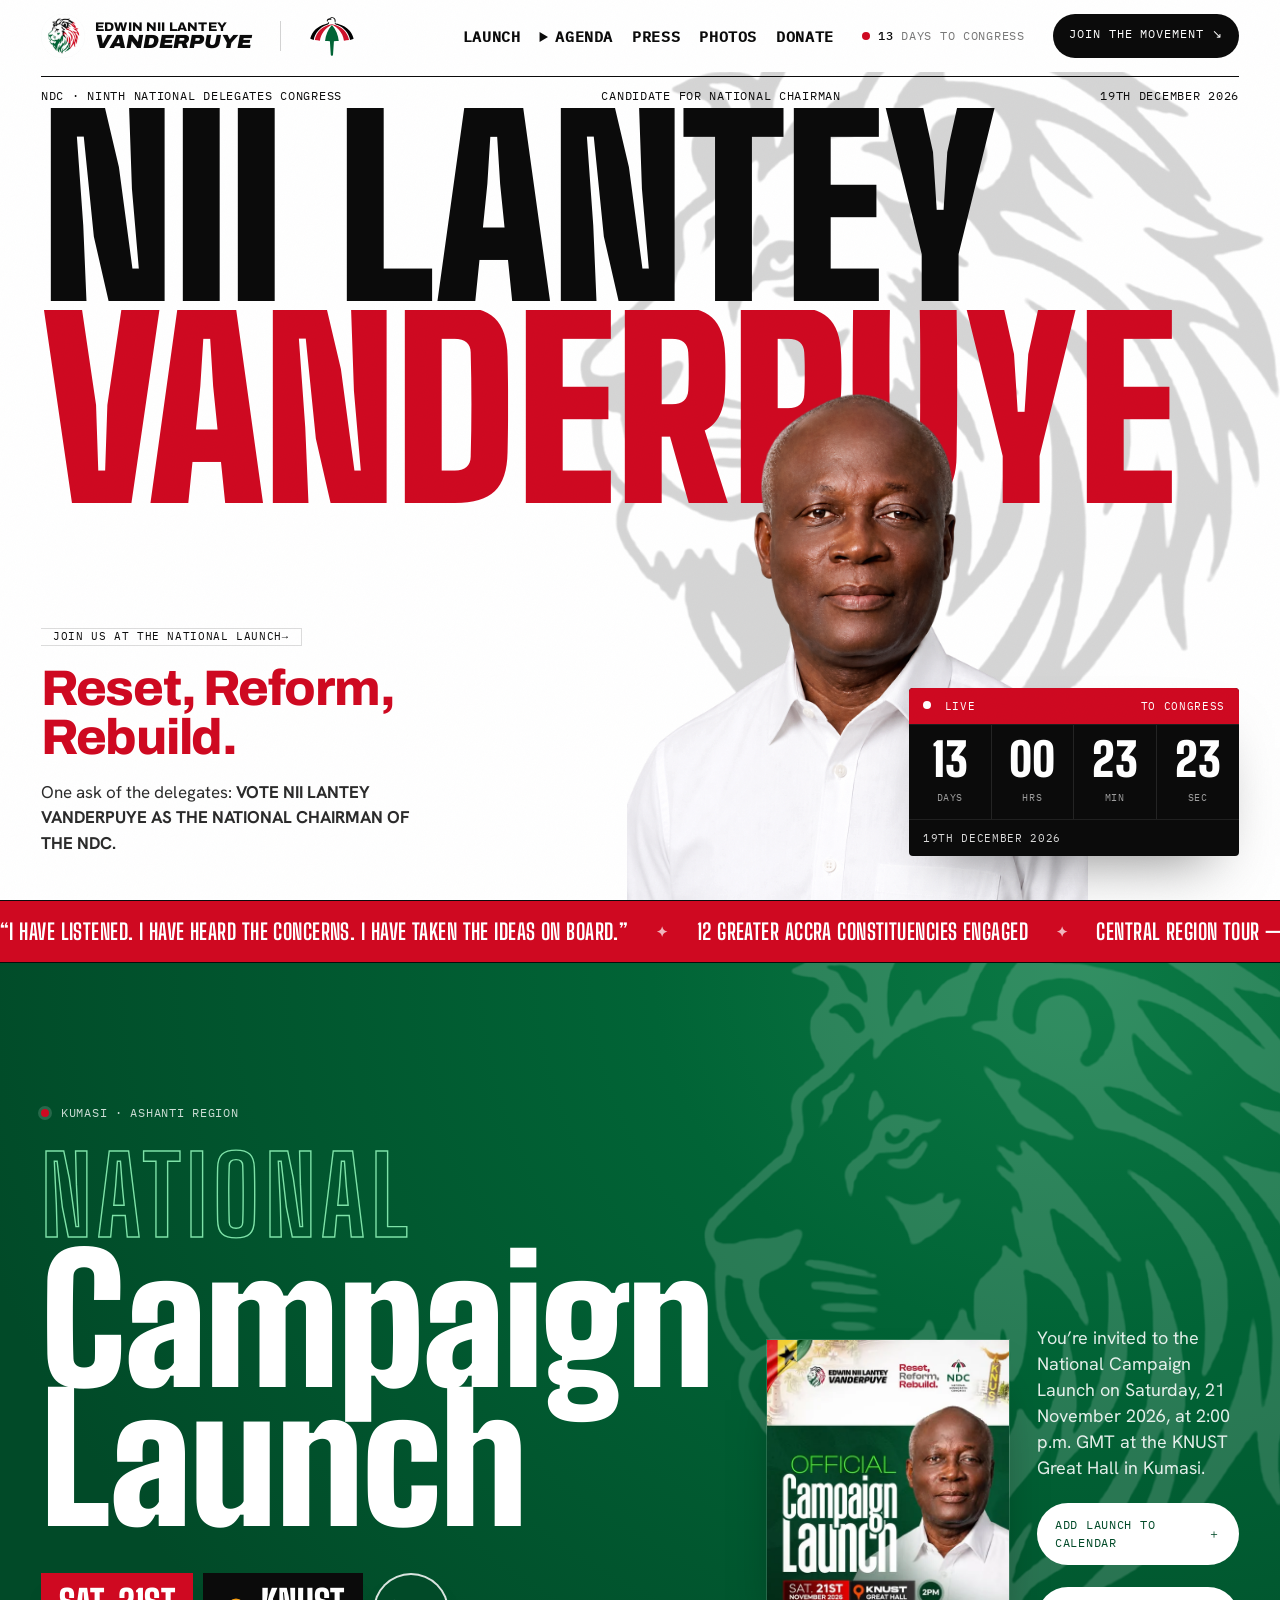
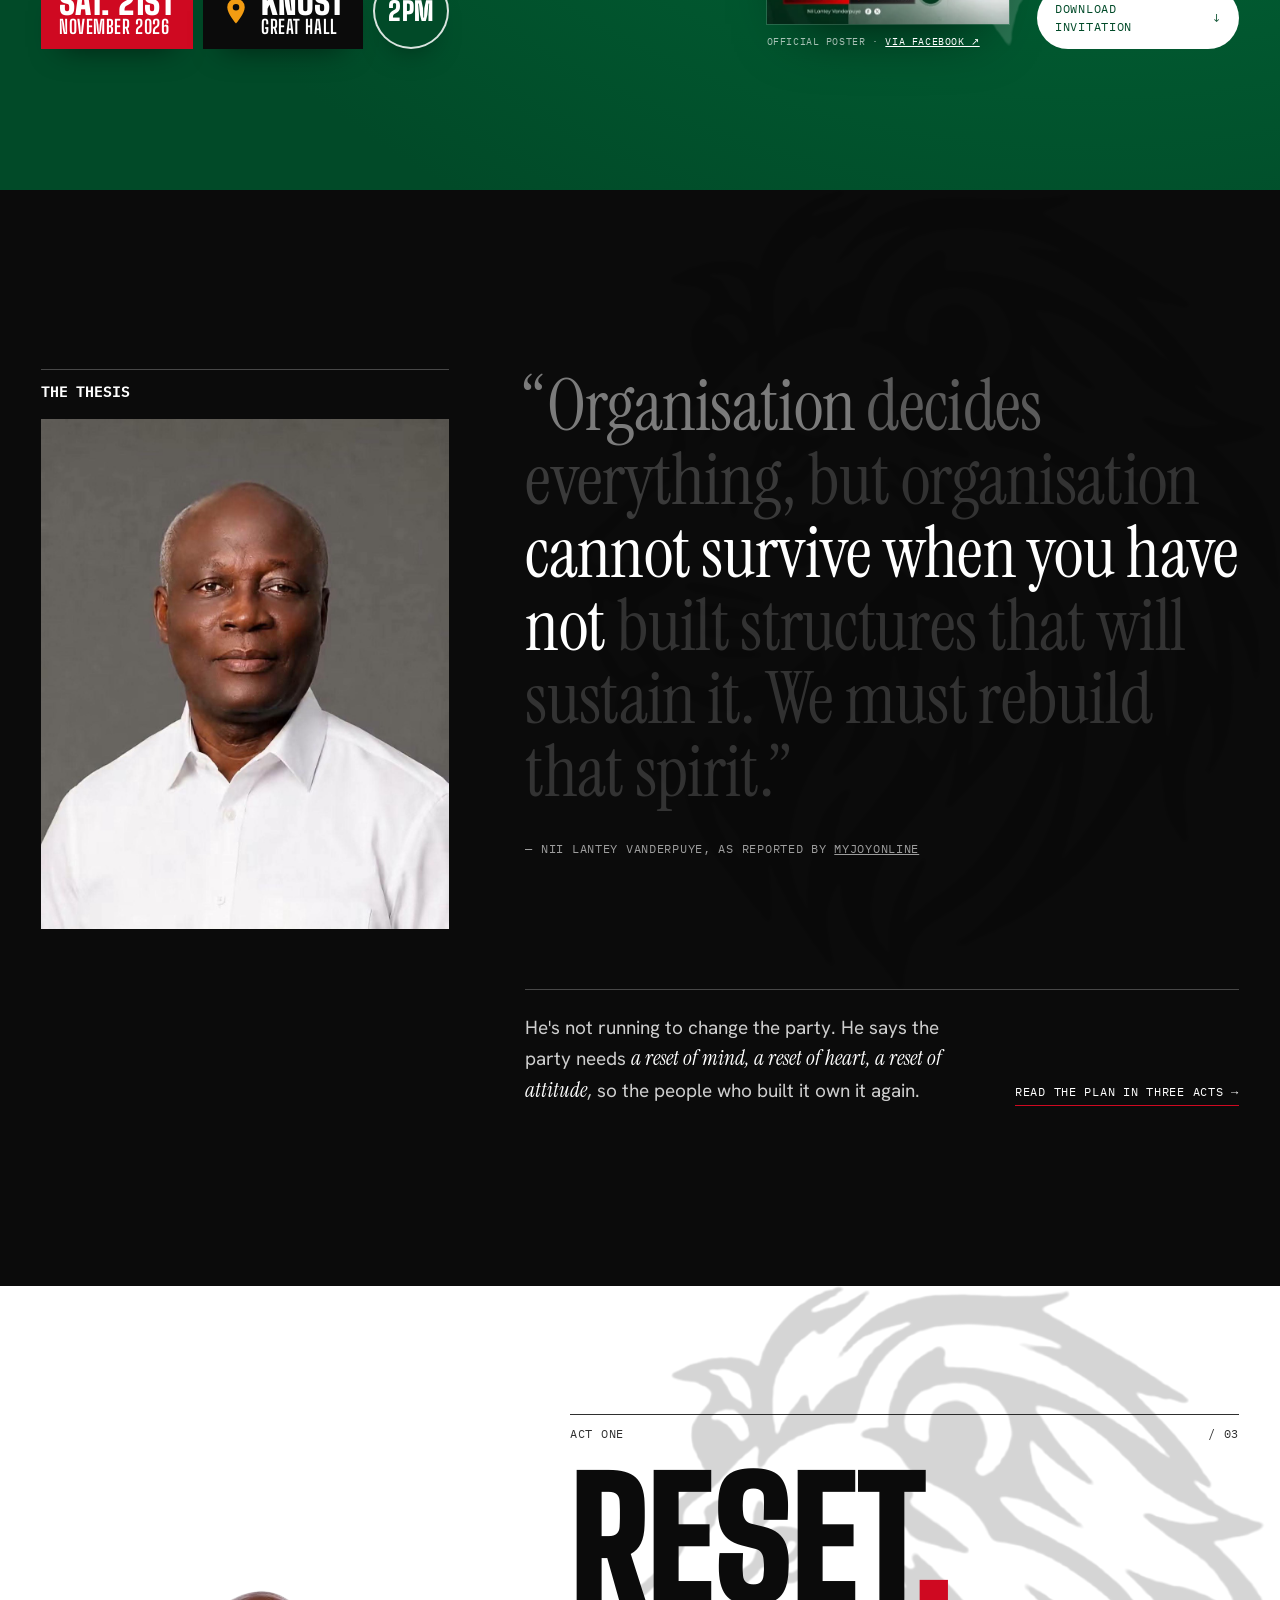
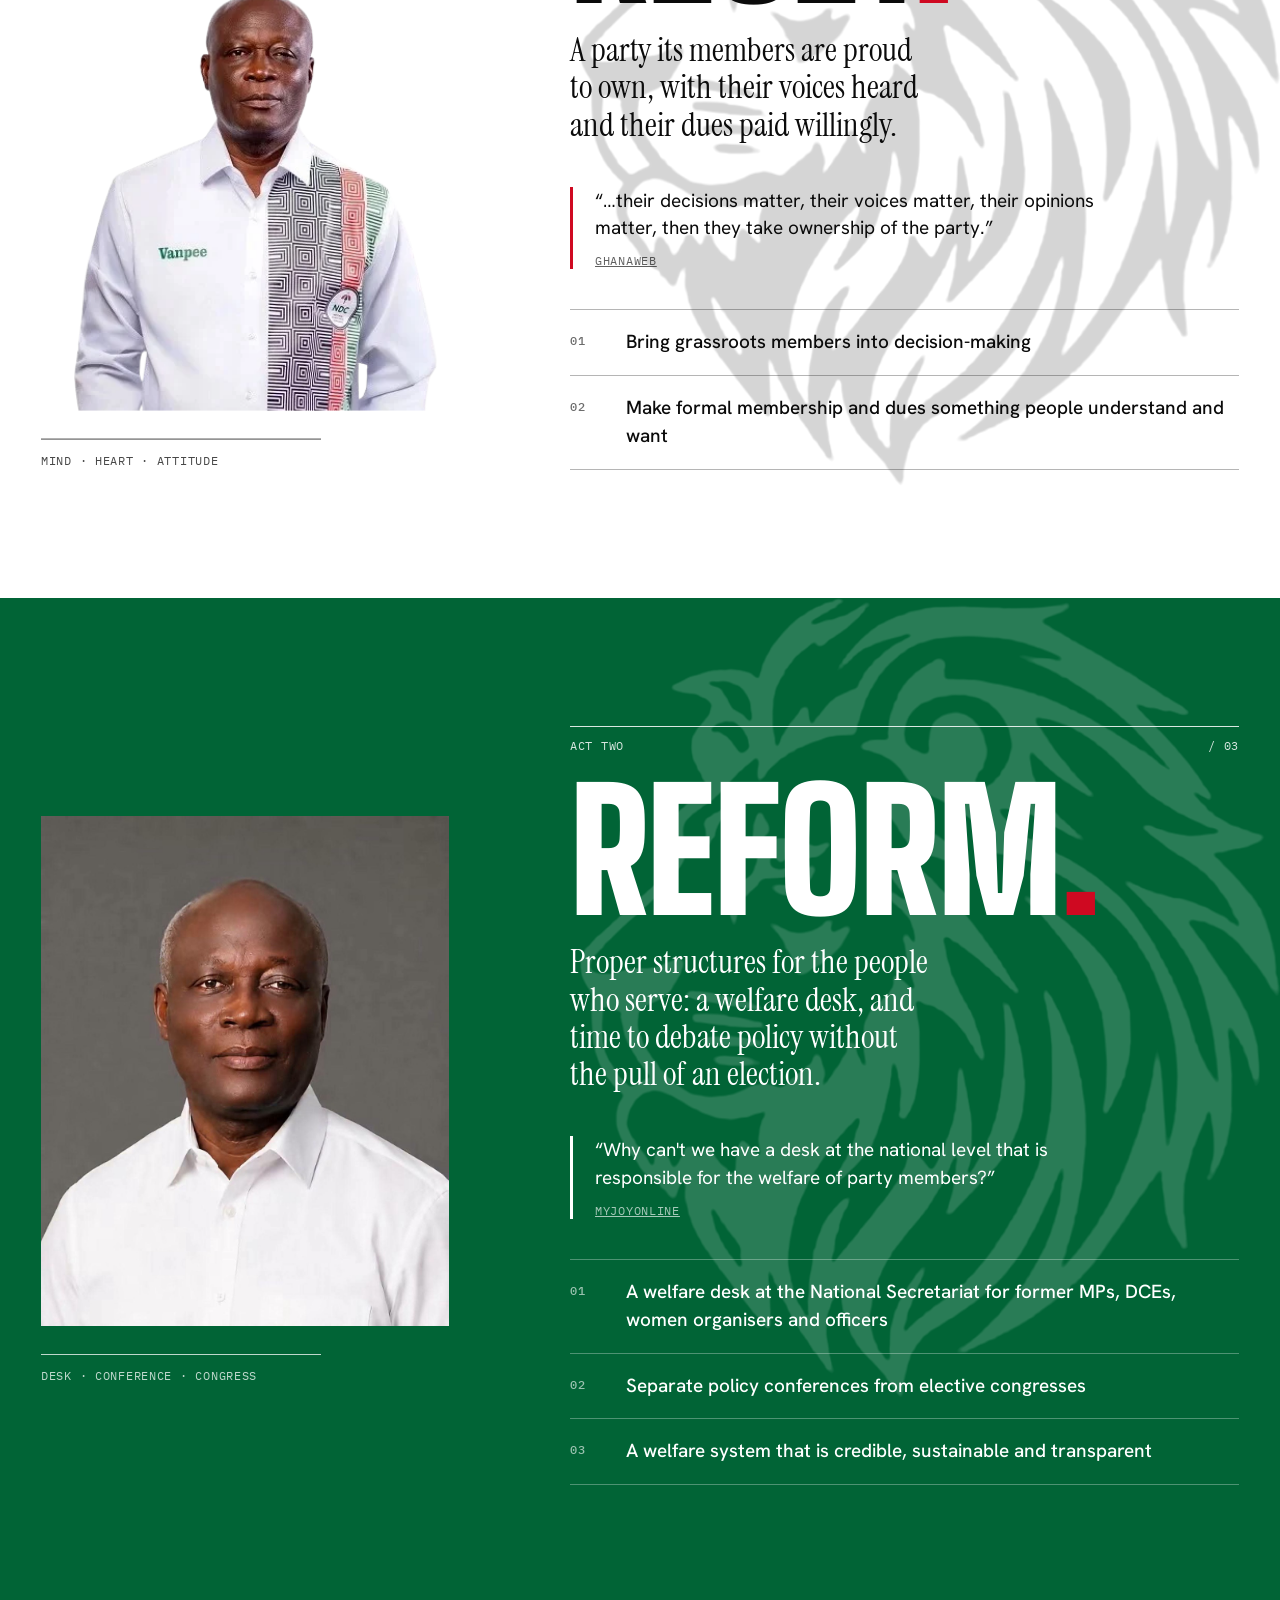
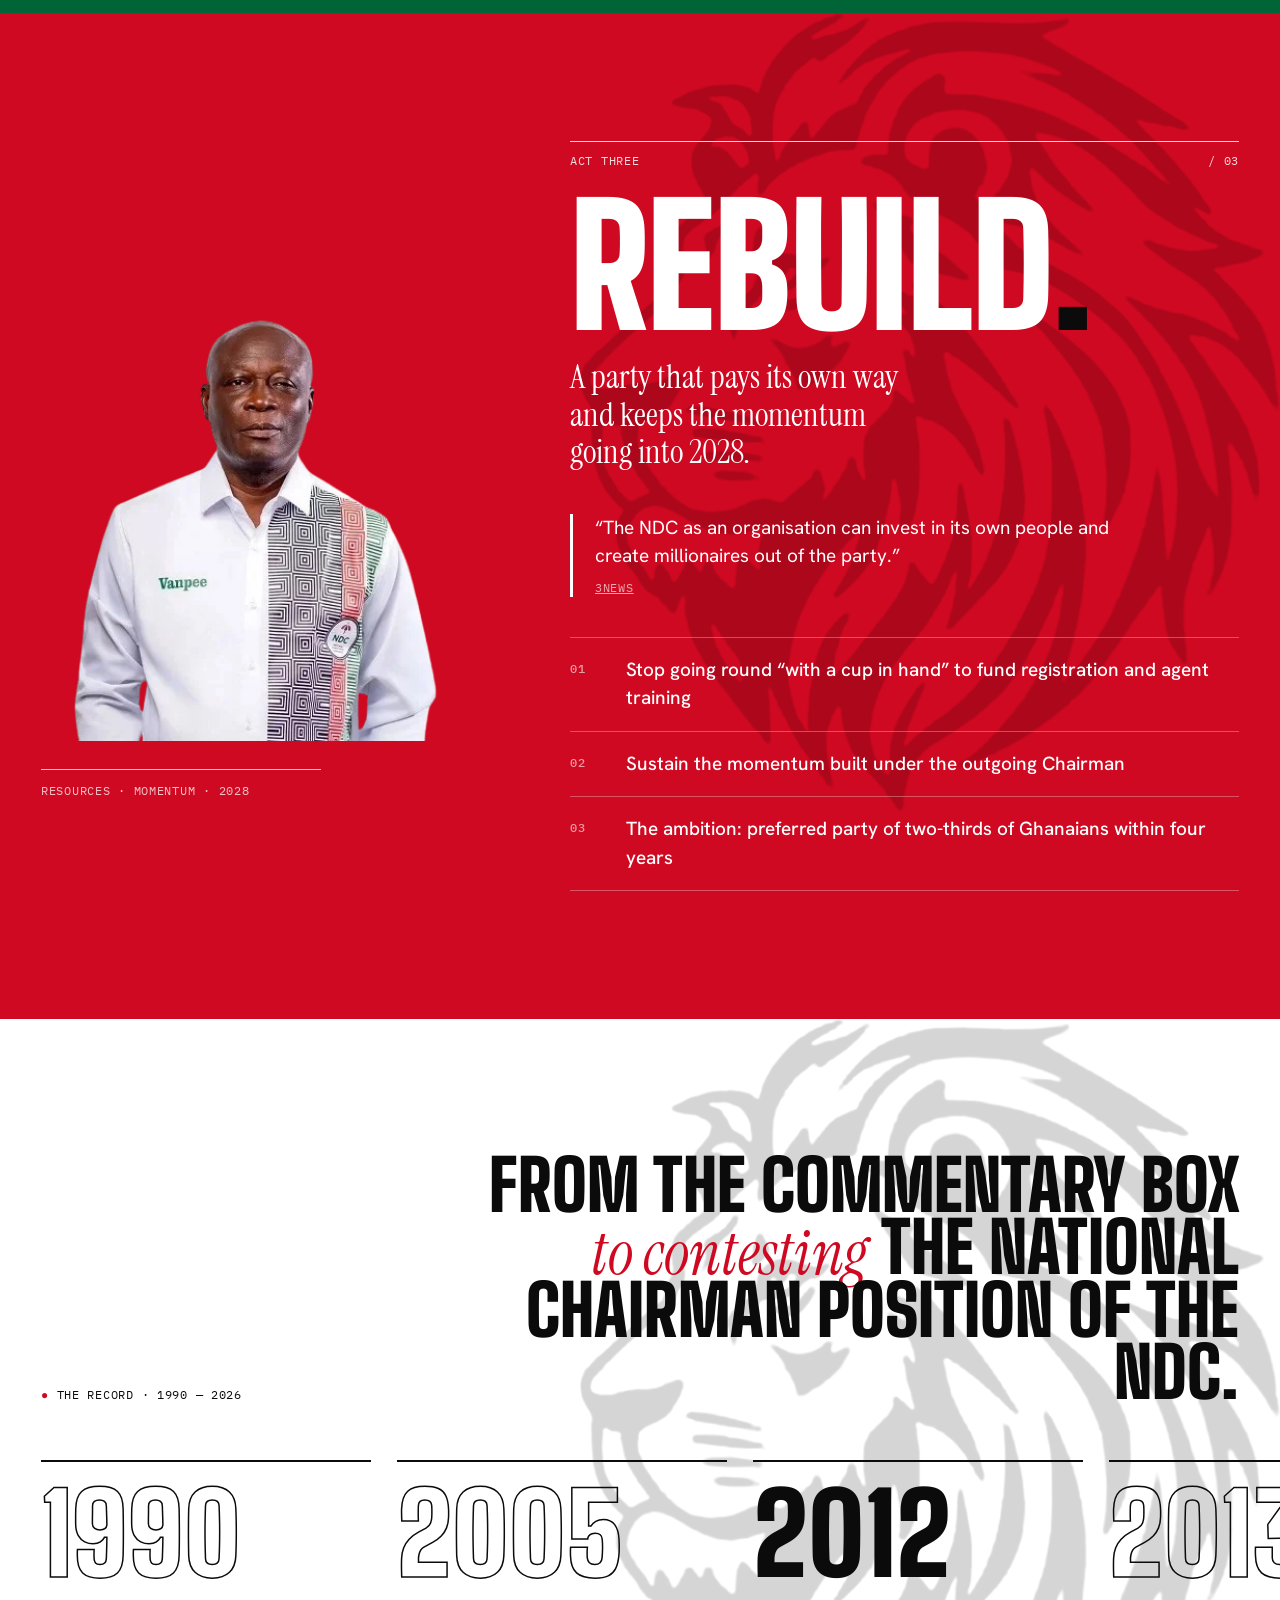
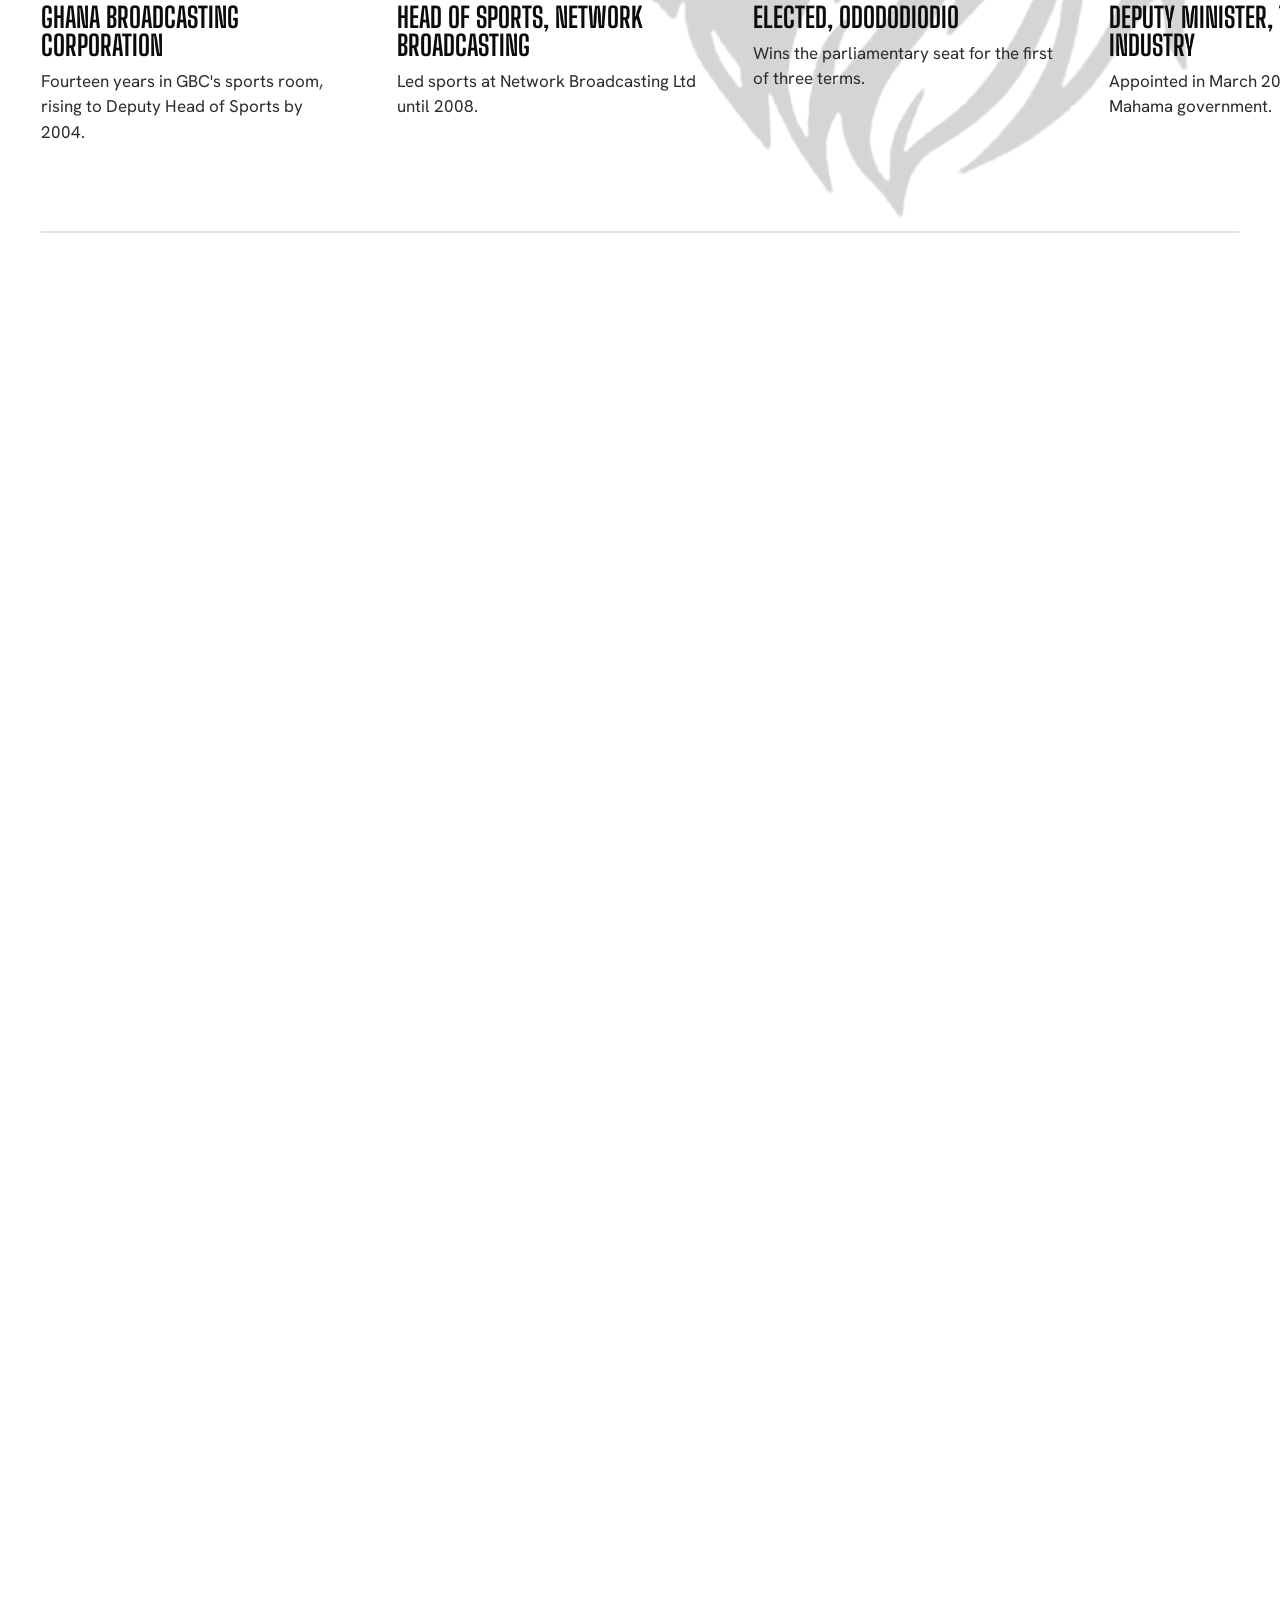
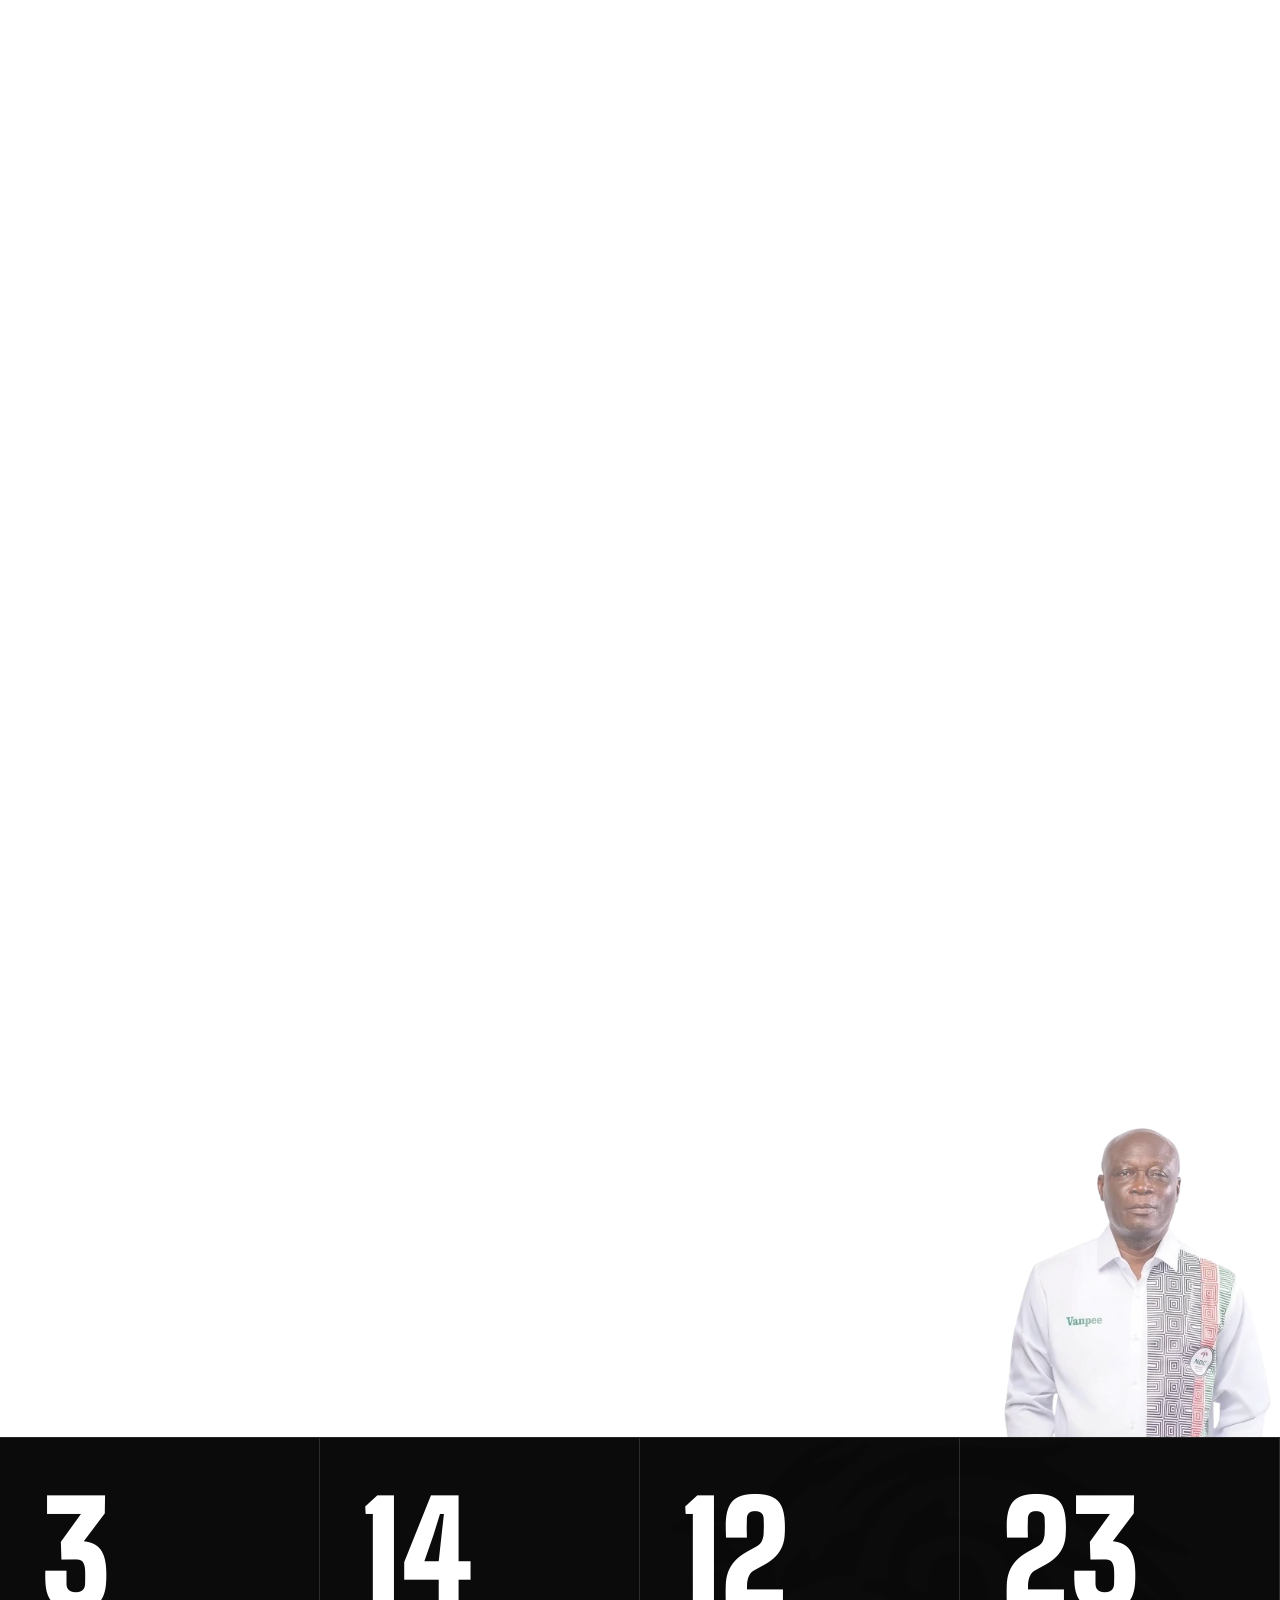
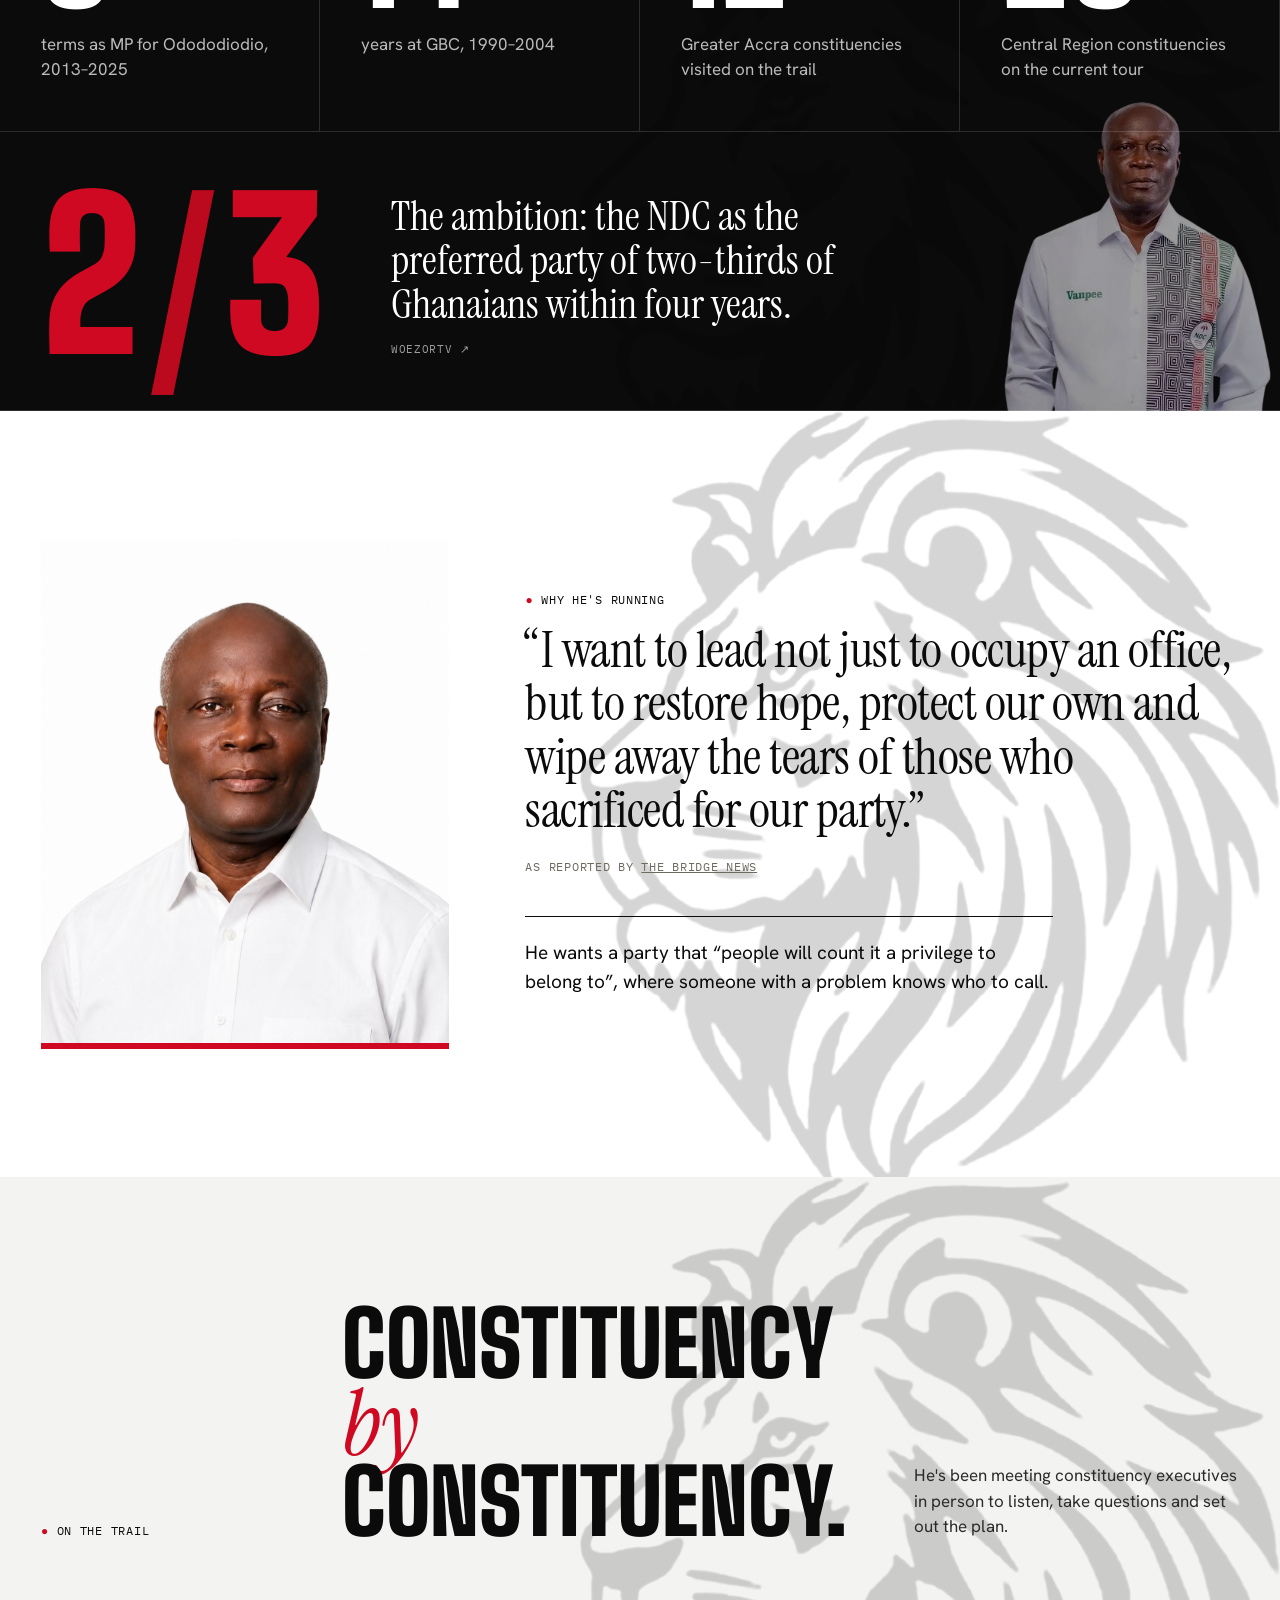
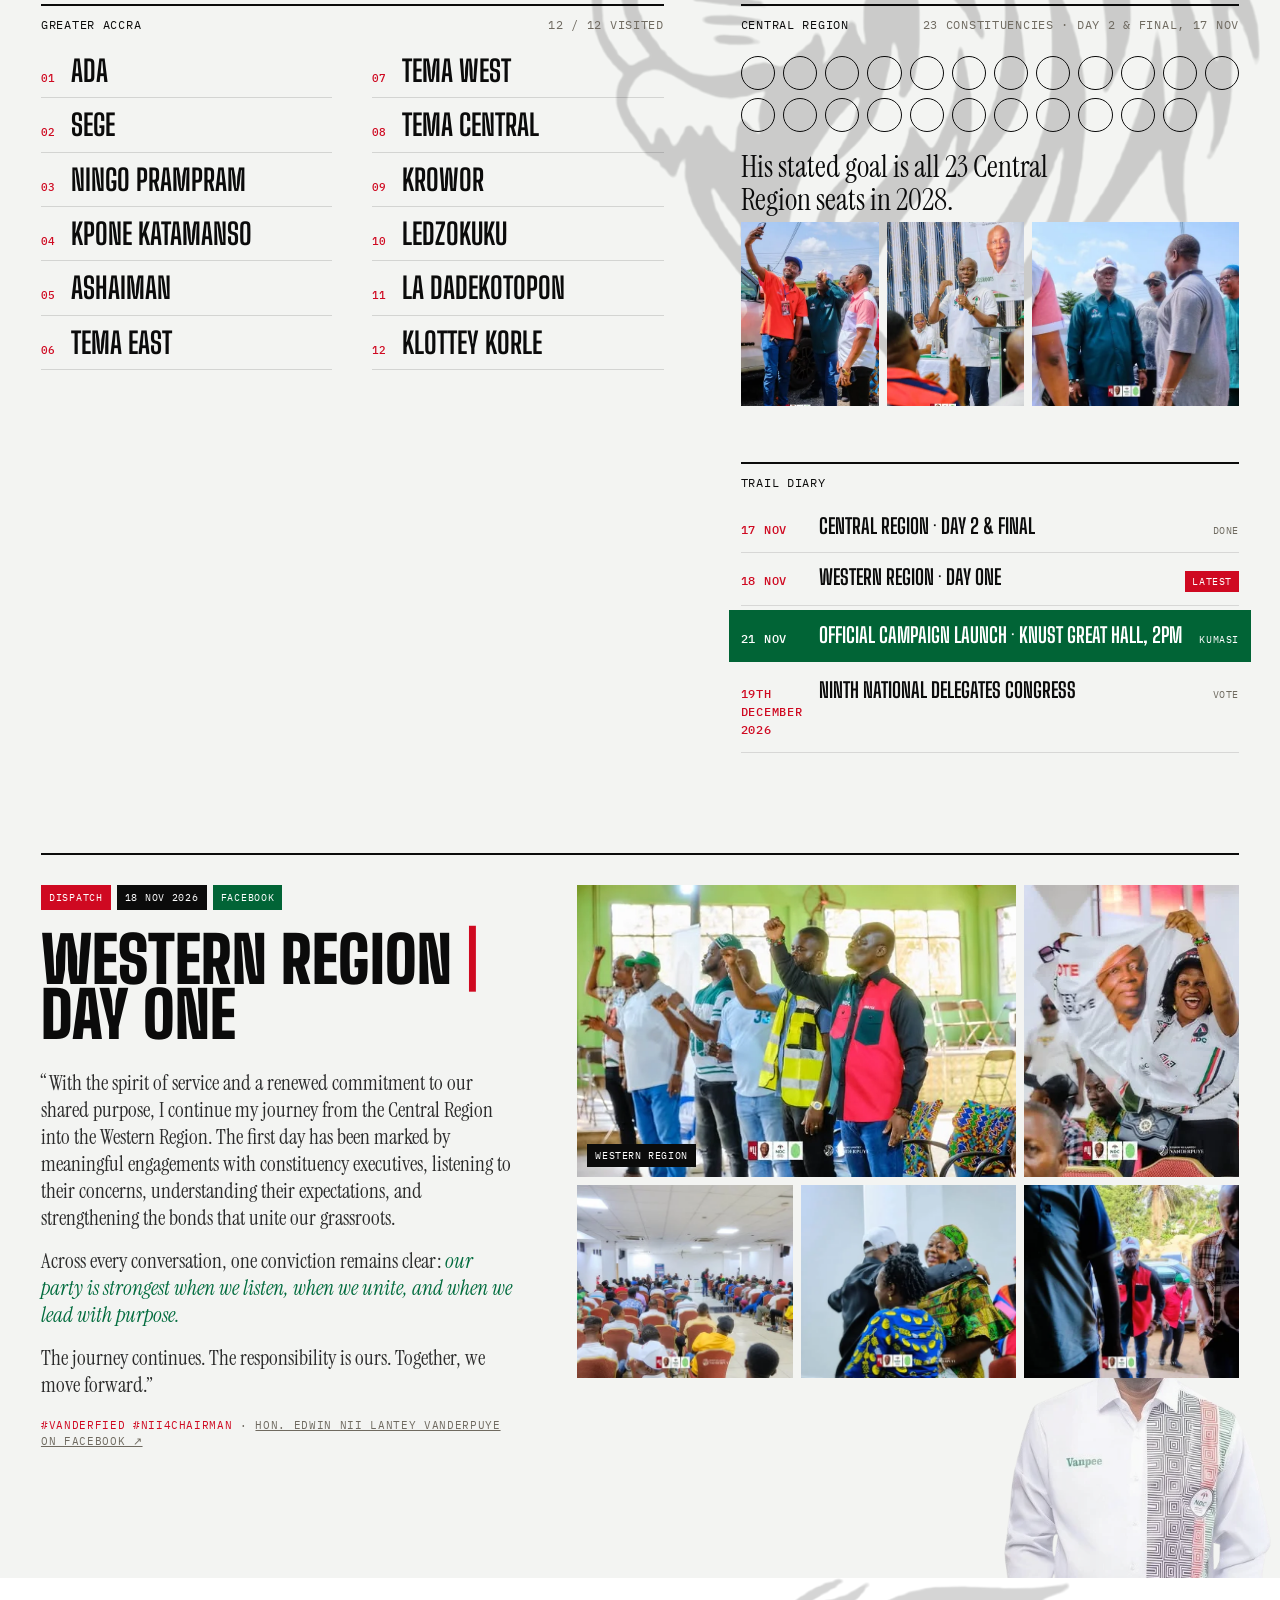
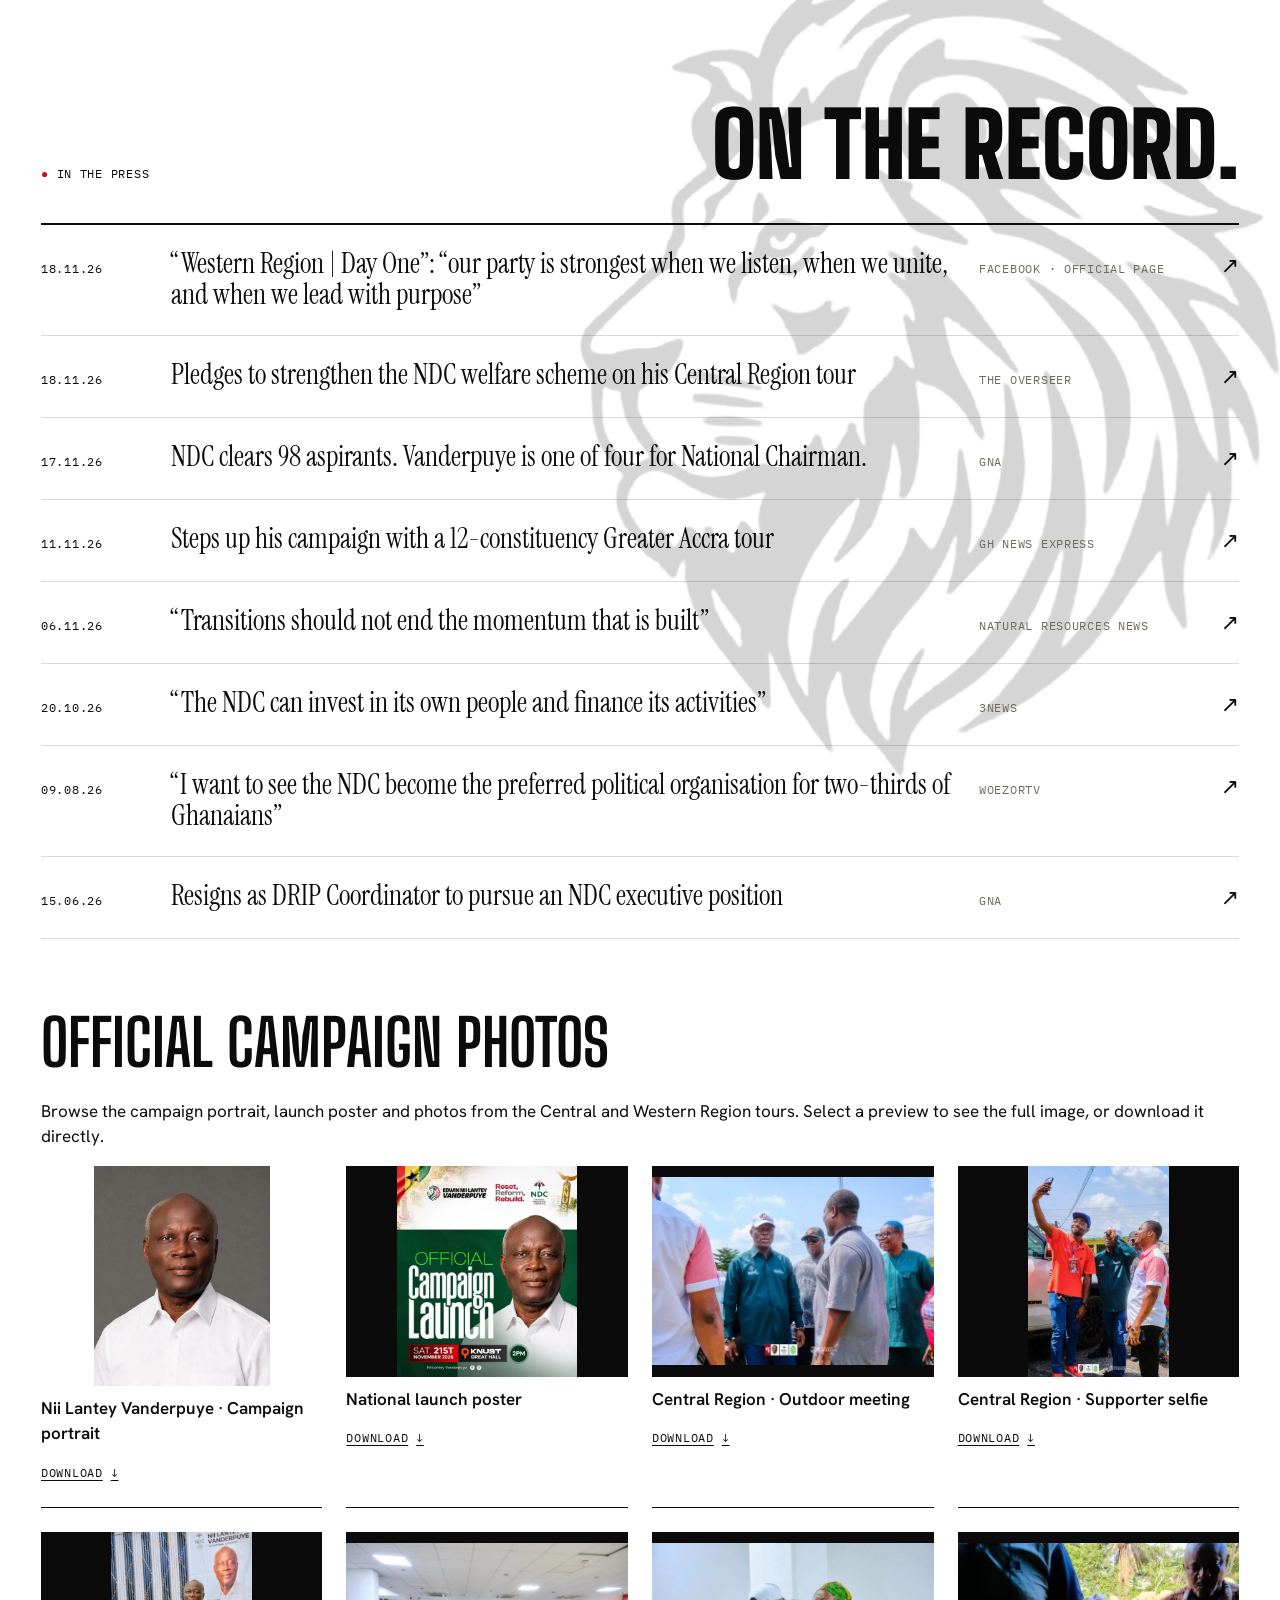
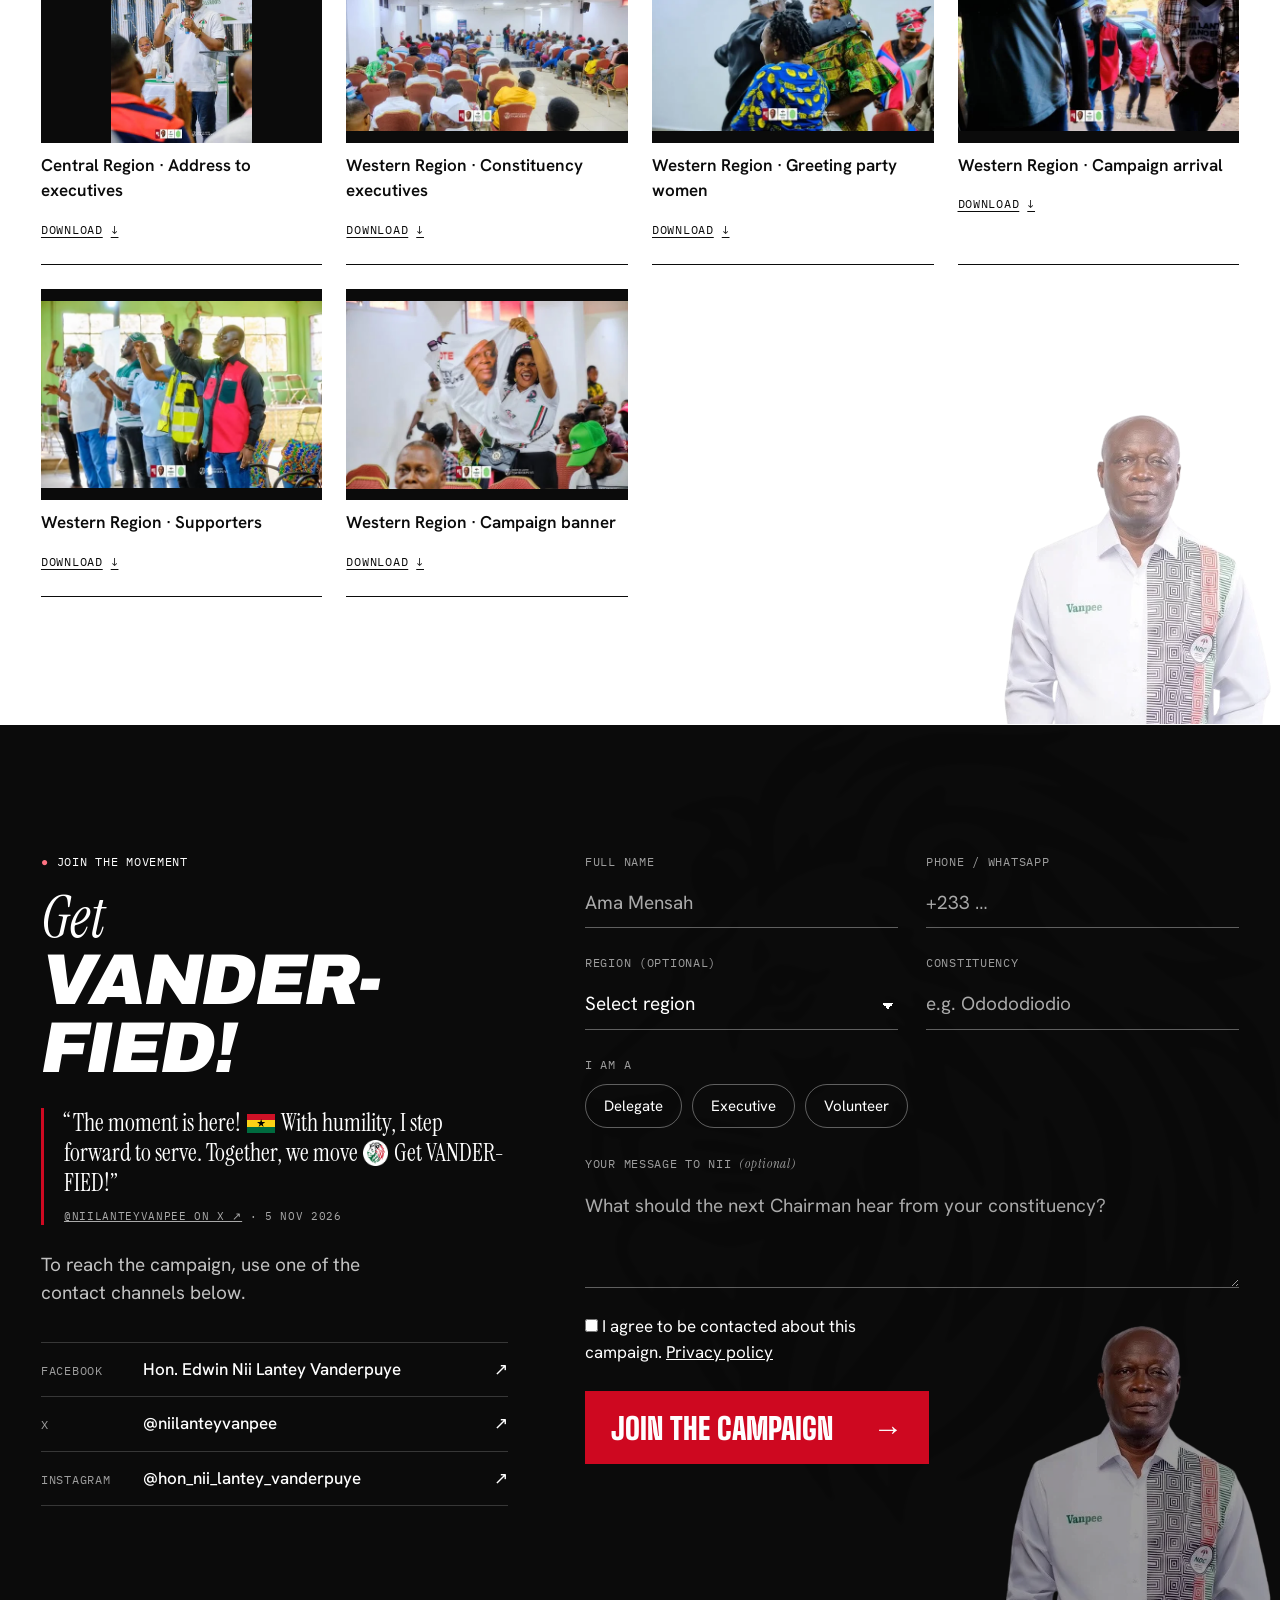
==== commit 0ae98eee: "Add files via upload" ====
--- a/index.html
+++ b/index.html
@@ -42,7 +42,7 @@
 <link rel="icon" href="/favicon.ico" sizes="any" />
 <link rel="icon" href="/favicon-32.png" sizes="32x32" type="image/png" />
 <link rel="apple-touch-icon" href="/apple-touch-icon.png" />
-<link rel="preload" as="image" href="/img/nii-campaign.webp" />
+<link rel="preload" as="image" href="/img/nii-hero-cutout.png" />
   <script type="module" src="/assets/campaign.js"></script>
   <link rel="stylesheet" crossorigin href="/assets/index-BBf6ueGo.css">
   <link rel="stylesheet" href="/assets/campaign.css" />
@@ -90,7 +90,7 @@
   </h1>
 
   <figure class="hero-figure">
-    <img src="/img/nii-campaign.webp" alt="Edwin Nii Lantey Vanderpuye wearing a white shirt with an NDC badge" width="393" height="443" fetchpriority="high" />
+    <img src="/img/nii-hero-cutout.png" alt="Edwin Nii Lantey Vanderpuye wearing a white shirt" width="1122" height="1402" fetchpriority="high" />
   </figure>
 
   <div class="hero-slogan">
--- a/assets/campaign.css
+++ b/assets/campaign.css
@@ -14,7 +14,7 @@
   inset: 0;
   z-index: -1;
   background: url("/img/lion-white.webp") right top / min(62vw, 700px) auto no-repeat;
-  opacity: .07;
+  opacity: .16;
   filter: brightness(0);
   pointer-events: none;
 }
@@ -26,7 +26,7 @@
   inset: 0;
   z-index: -1;
   background: url("/img/nii-campaign.webp") right bottom / min(36vw, 300px) auto no-repeat;
-  opacity: .14;
+  opacity: .6;
   pointer-events: none;
 }
 .record-head #record-h { font-size: clamp(32px, 5.5vw, 90px); max-width: 21ch; }
@@ -107,6 +107,7 @@
 .thesis-profile img.studio-portrait { object-fit: contain; background: #64635e; }
 .pp-panel img.studio-portrait { width: 100%; height: 100%; object-fit: cover; filter: none; }
 .pull-photo .pp-panel { background: #fff; }
+.launch .launch-lion { opacity: .16; }
 /* Match section portraits to the portrait beside the leadership quote. */
 main { --section-portrait-width: calc((100vw - var(--pad) * 2 - 6vw) * 4 / 11); }
 .thesis-profile { width: var(--section-portrait-width); max-width: 100%; }
